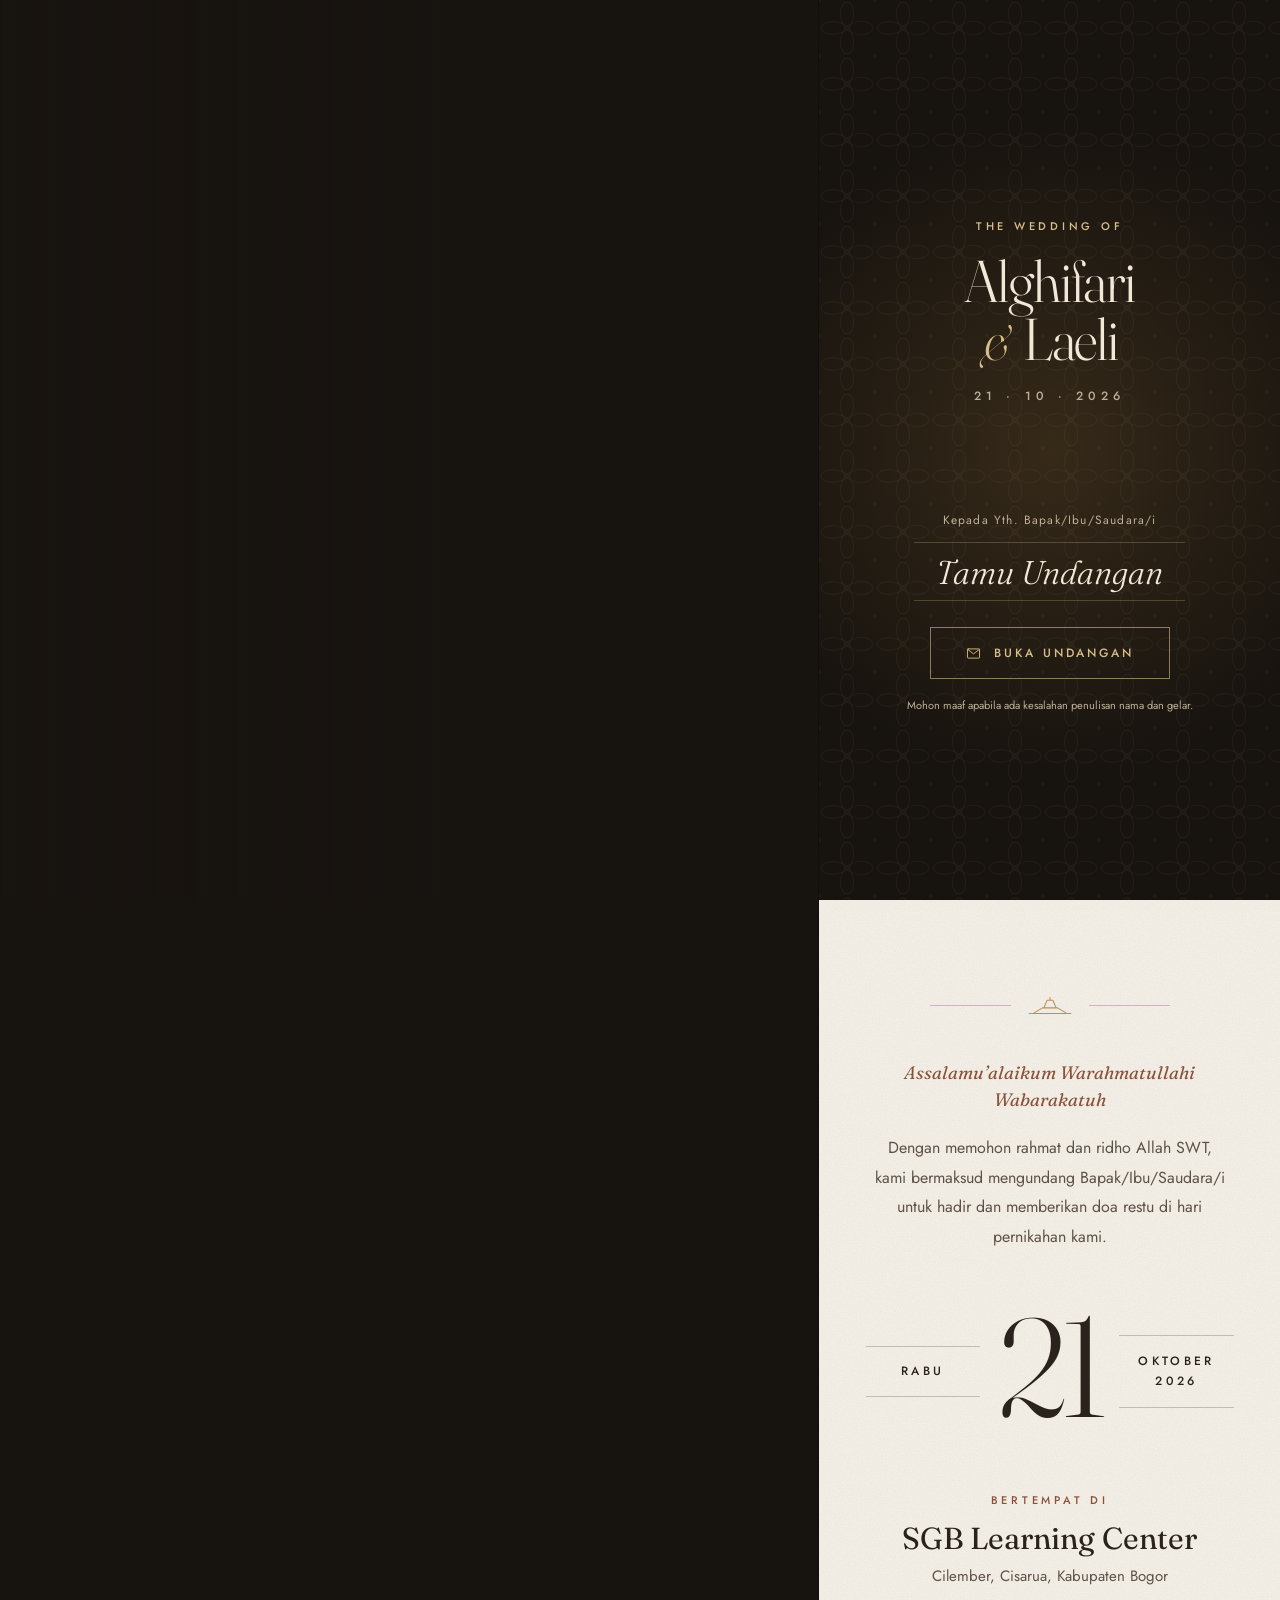
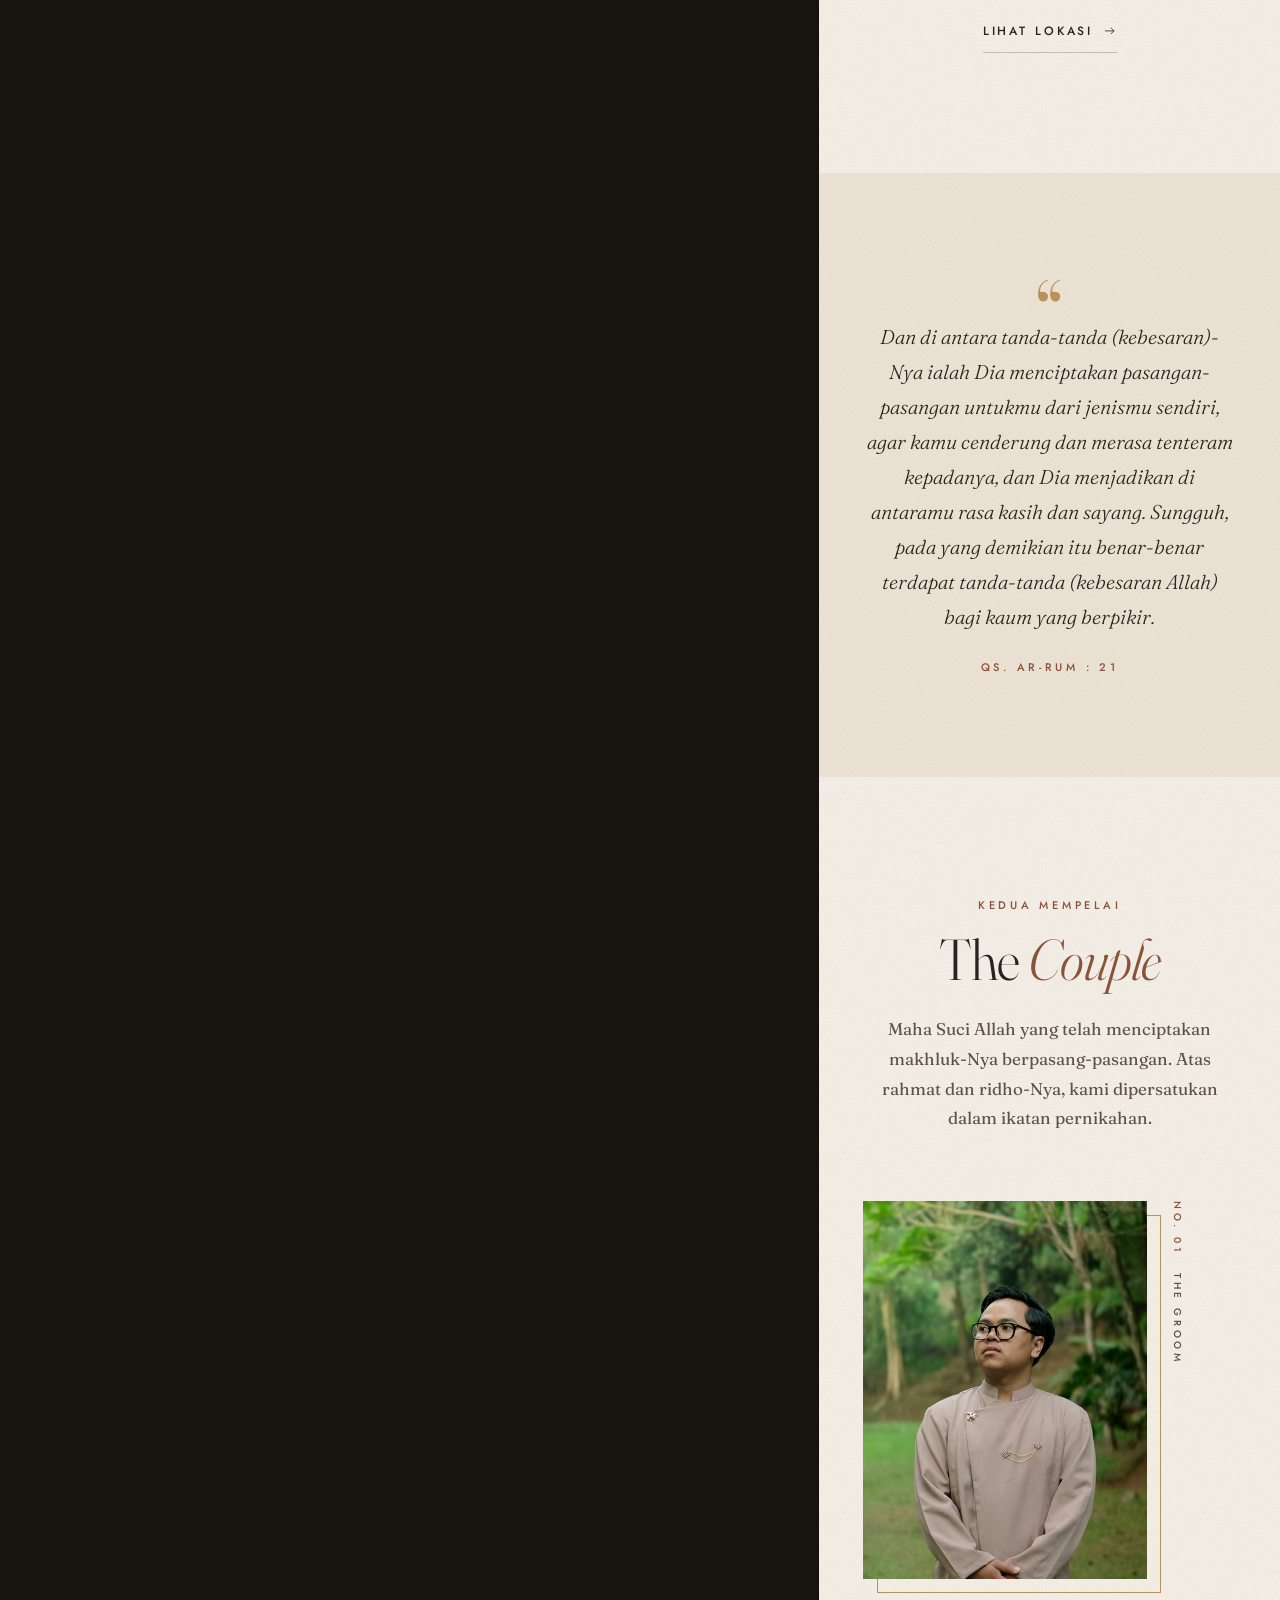
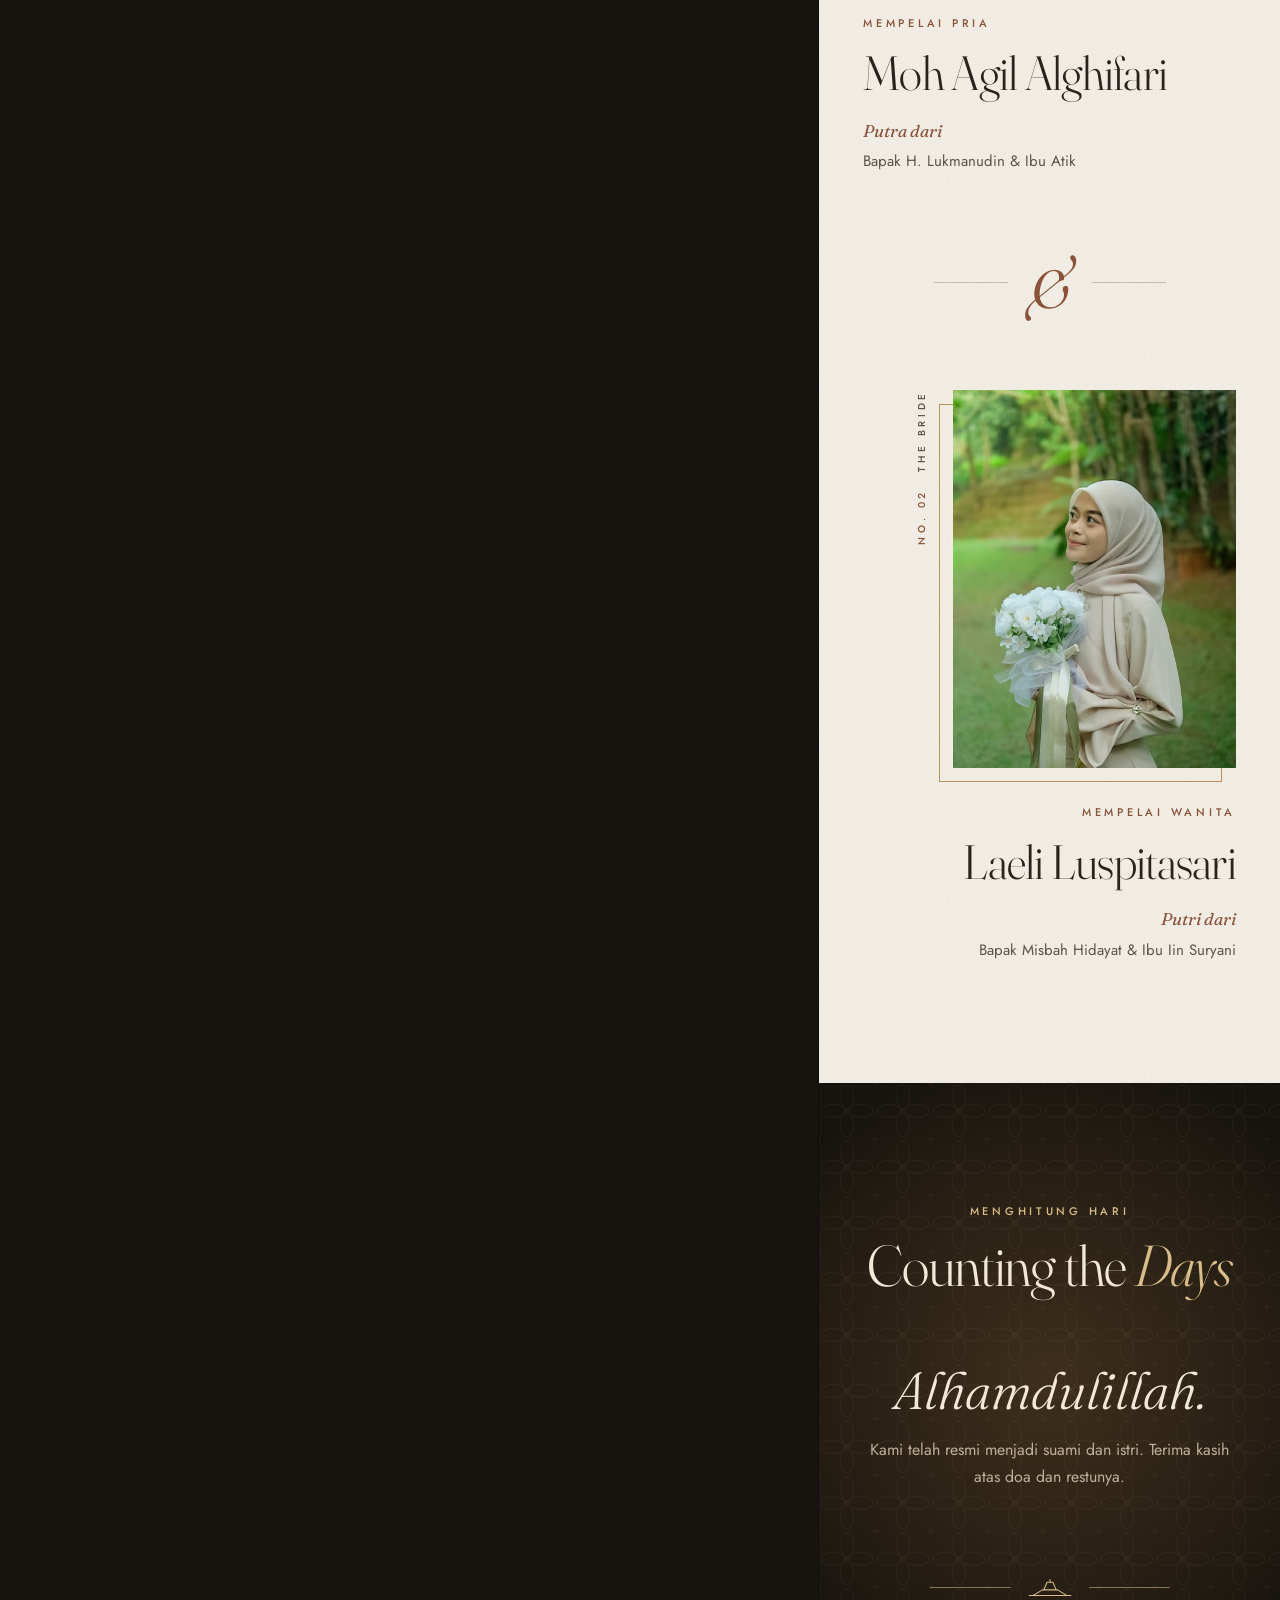
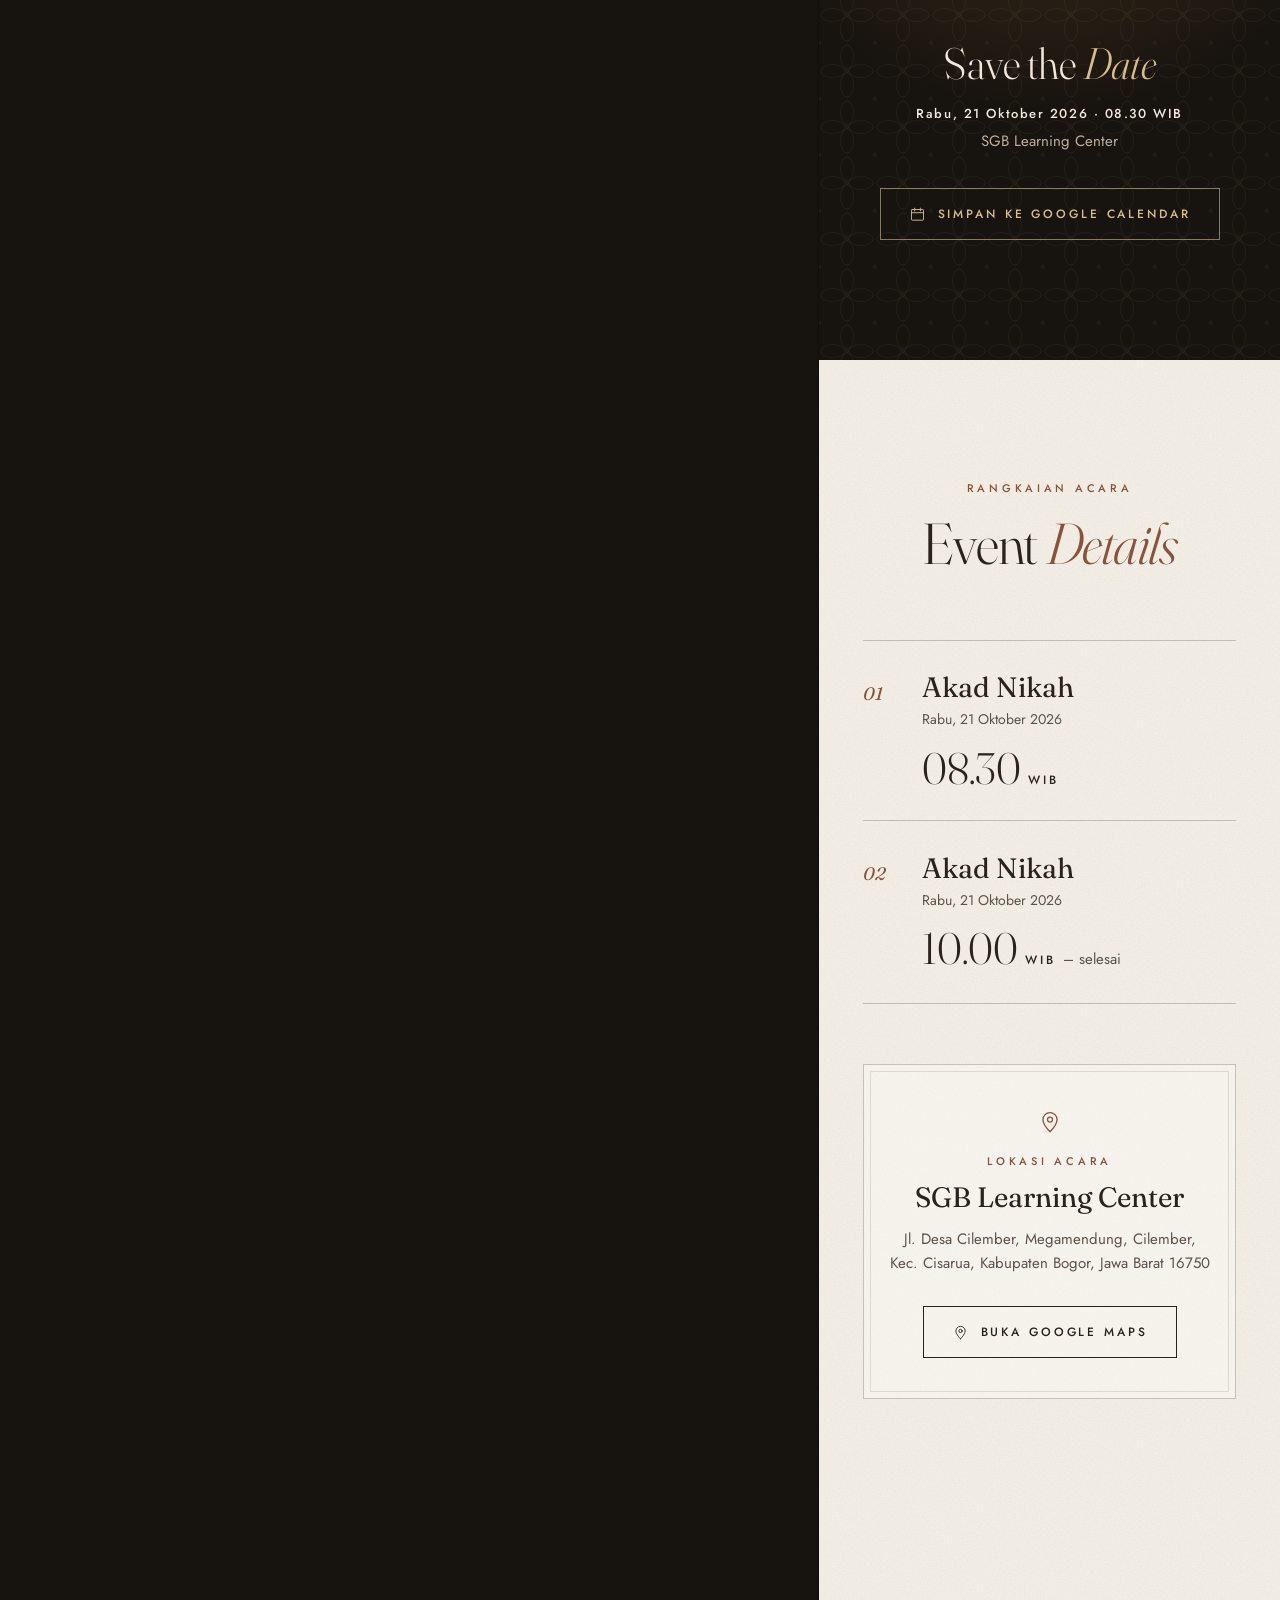
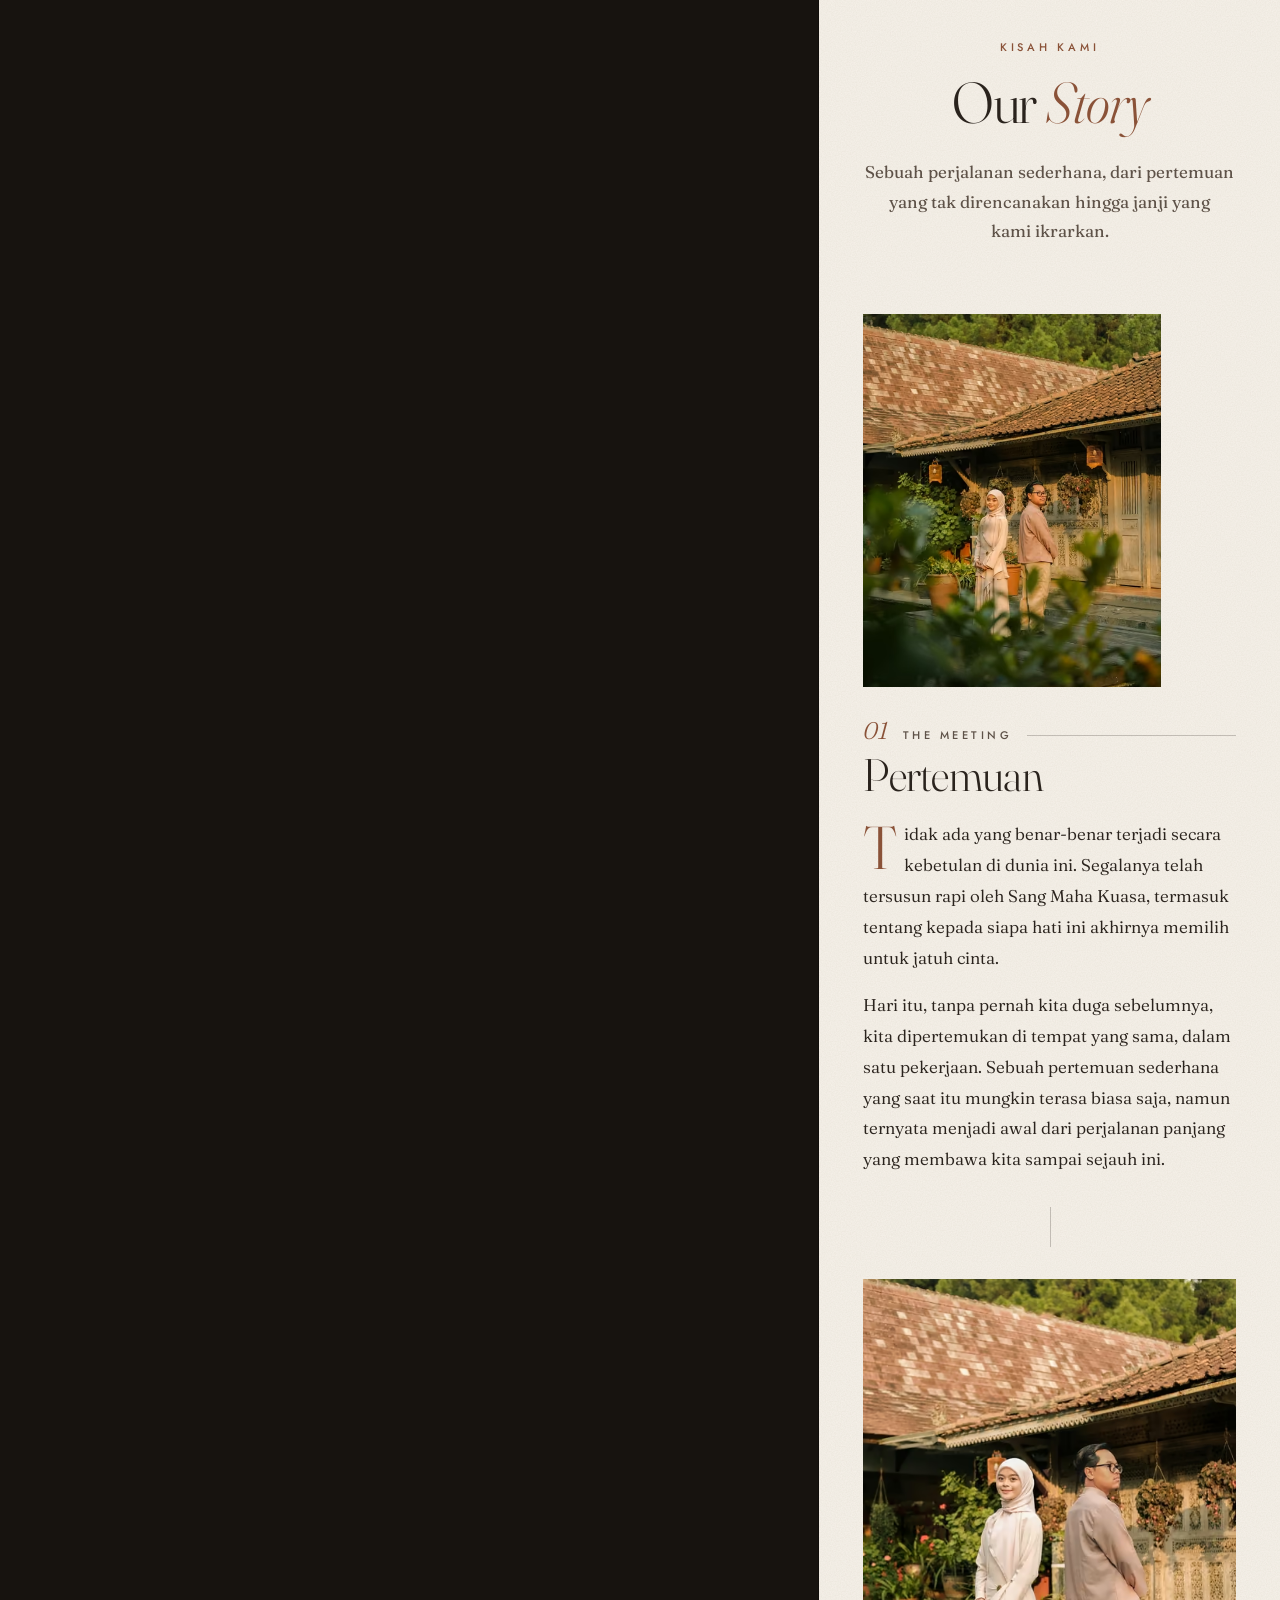
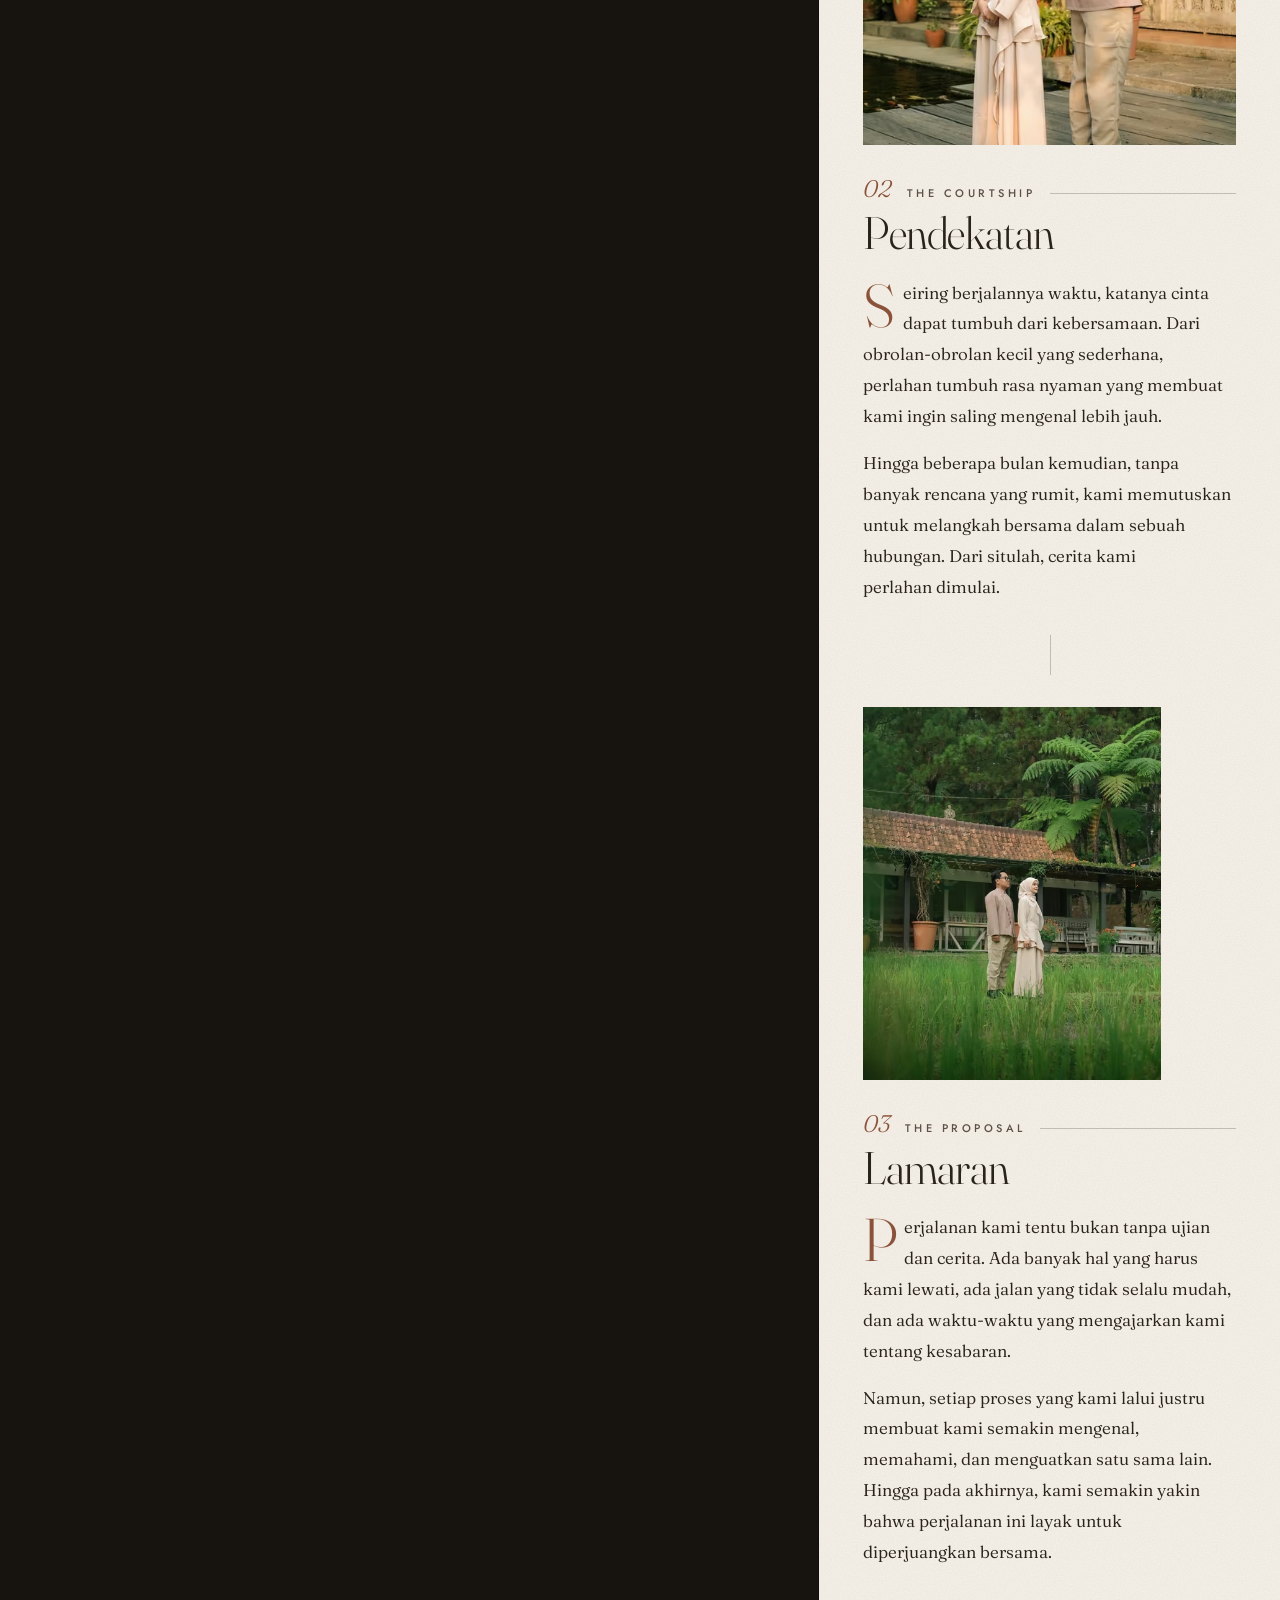
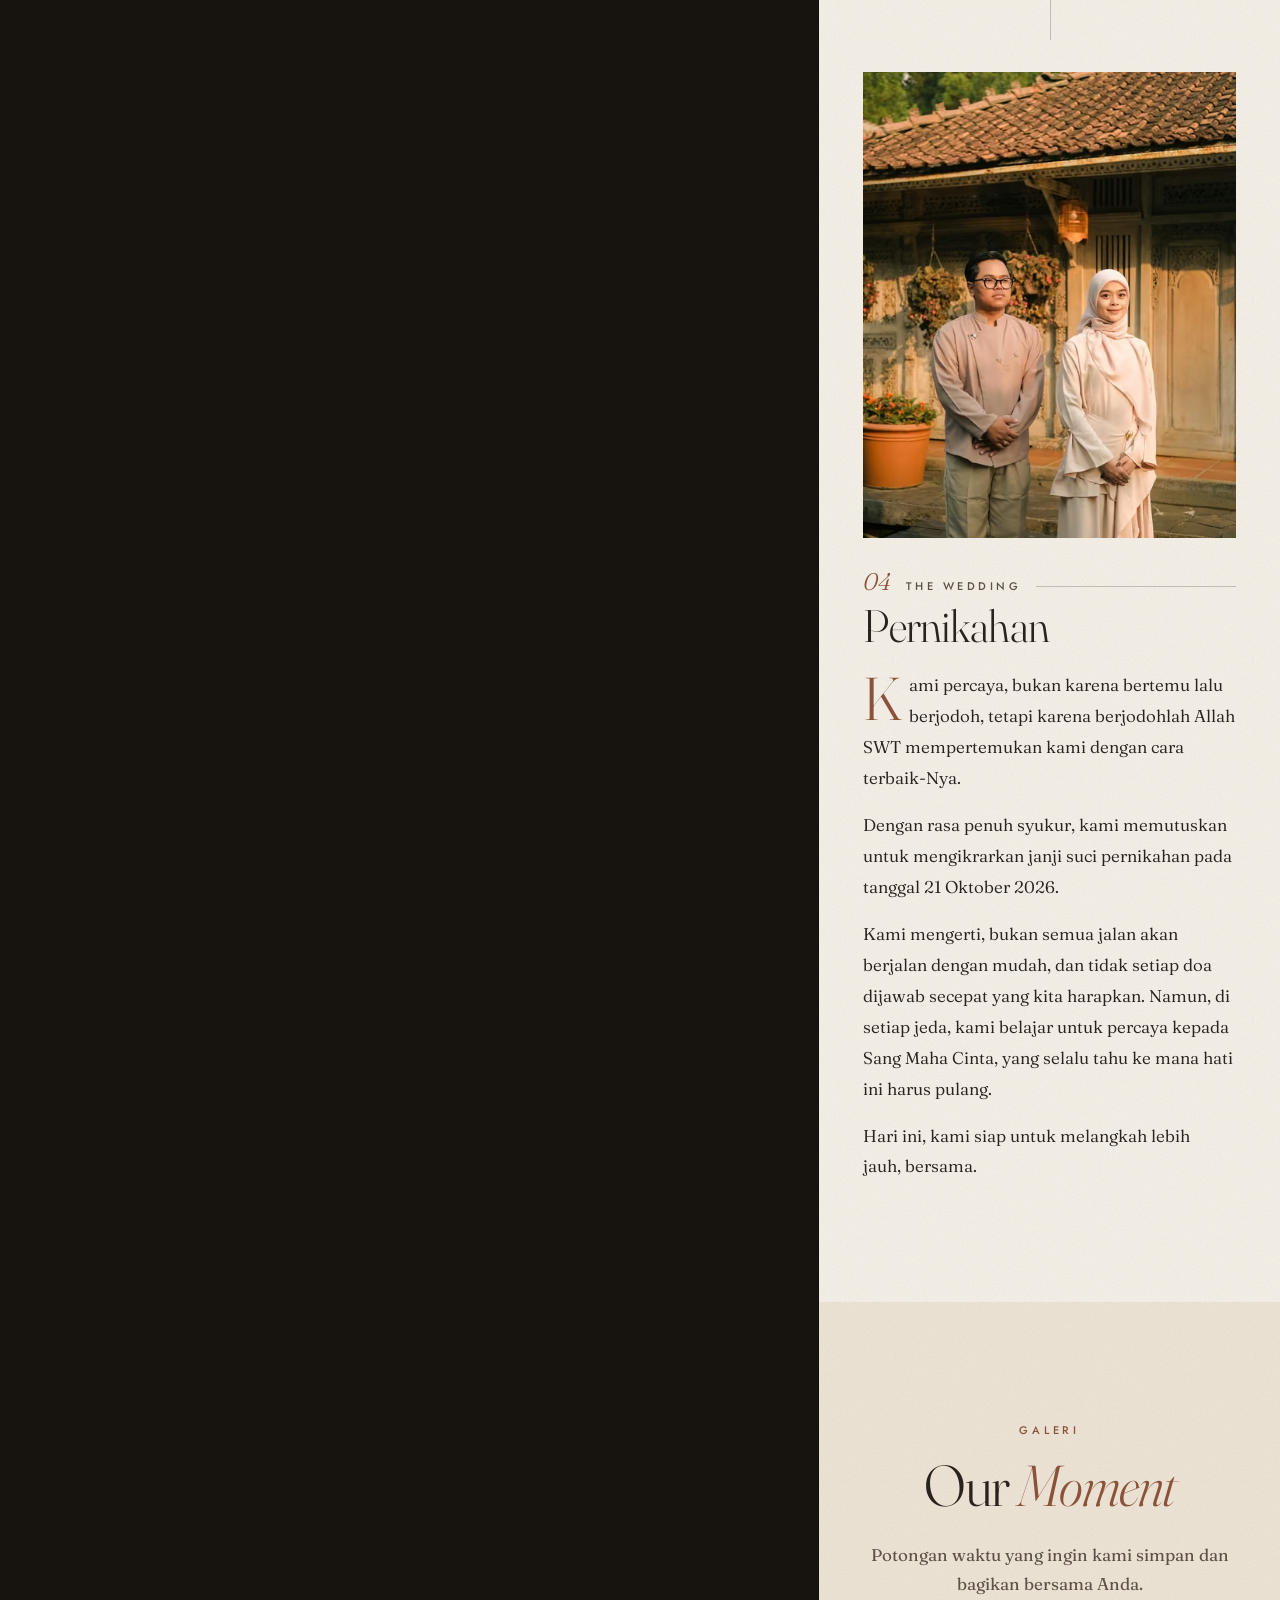
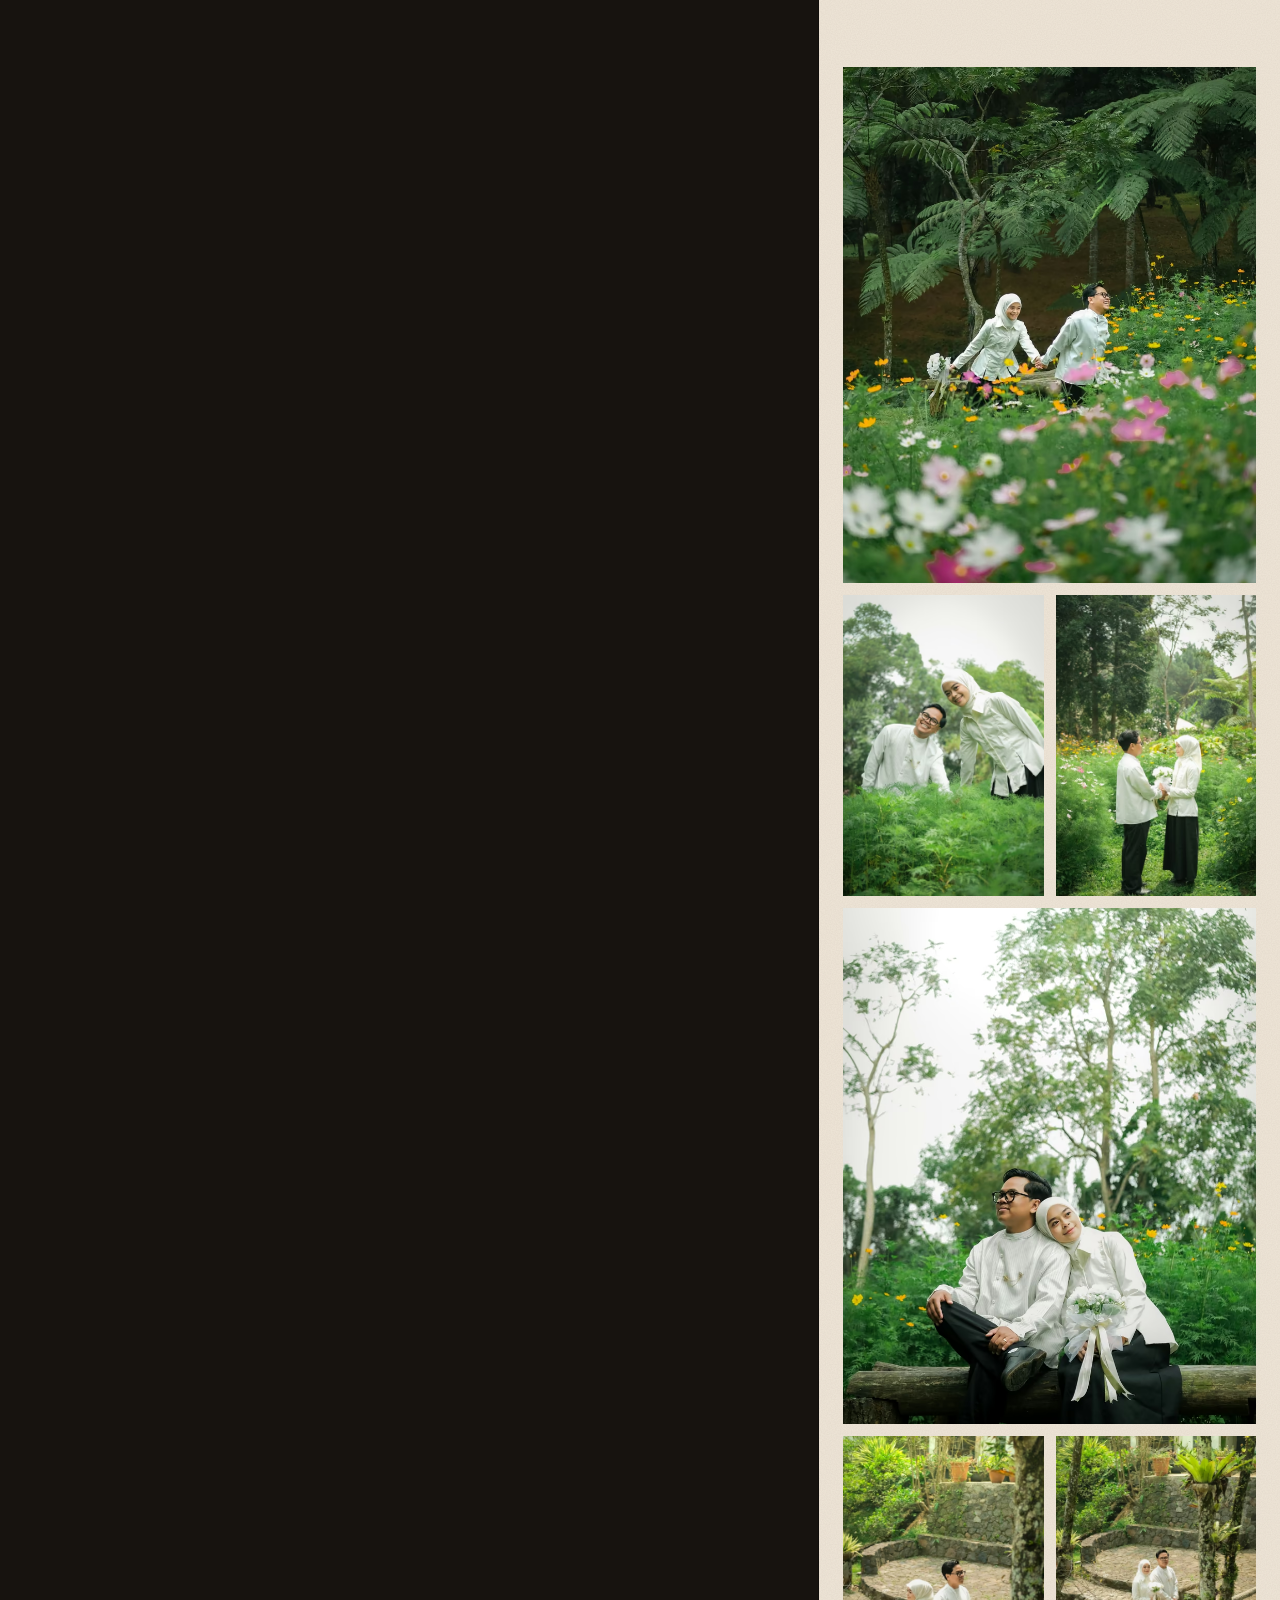
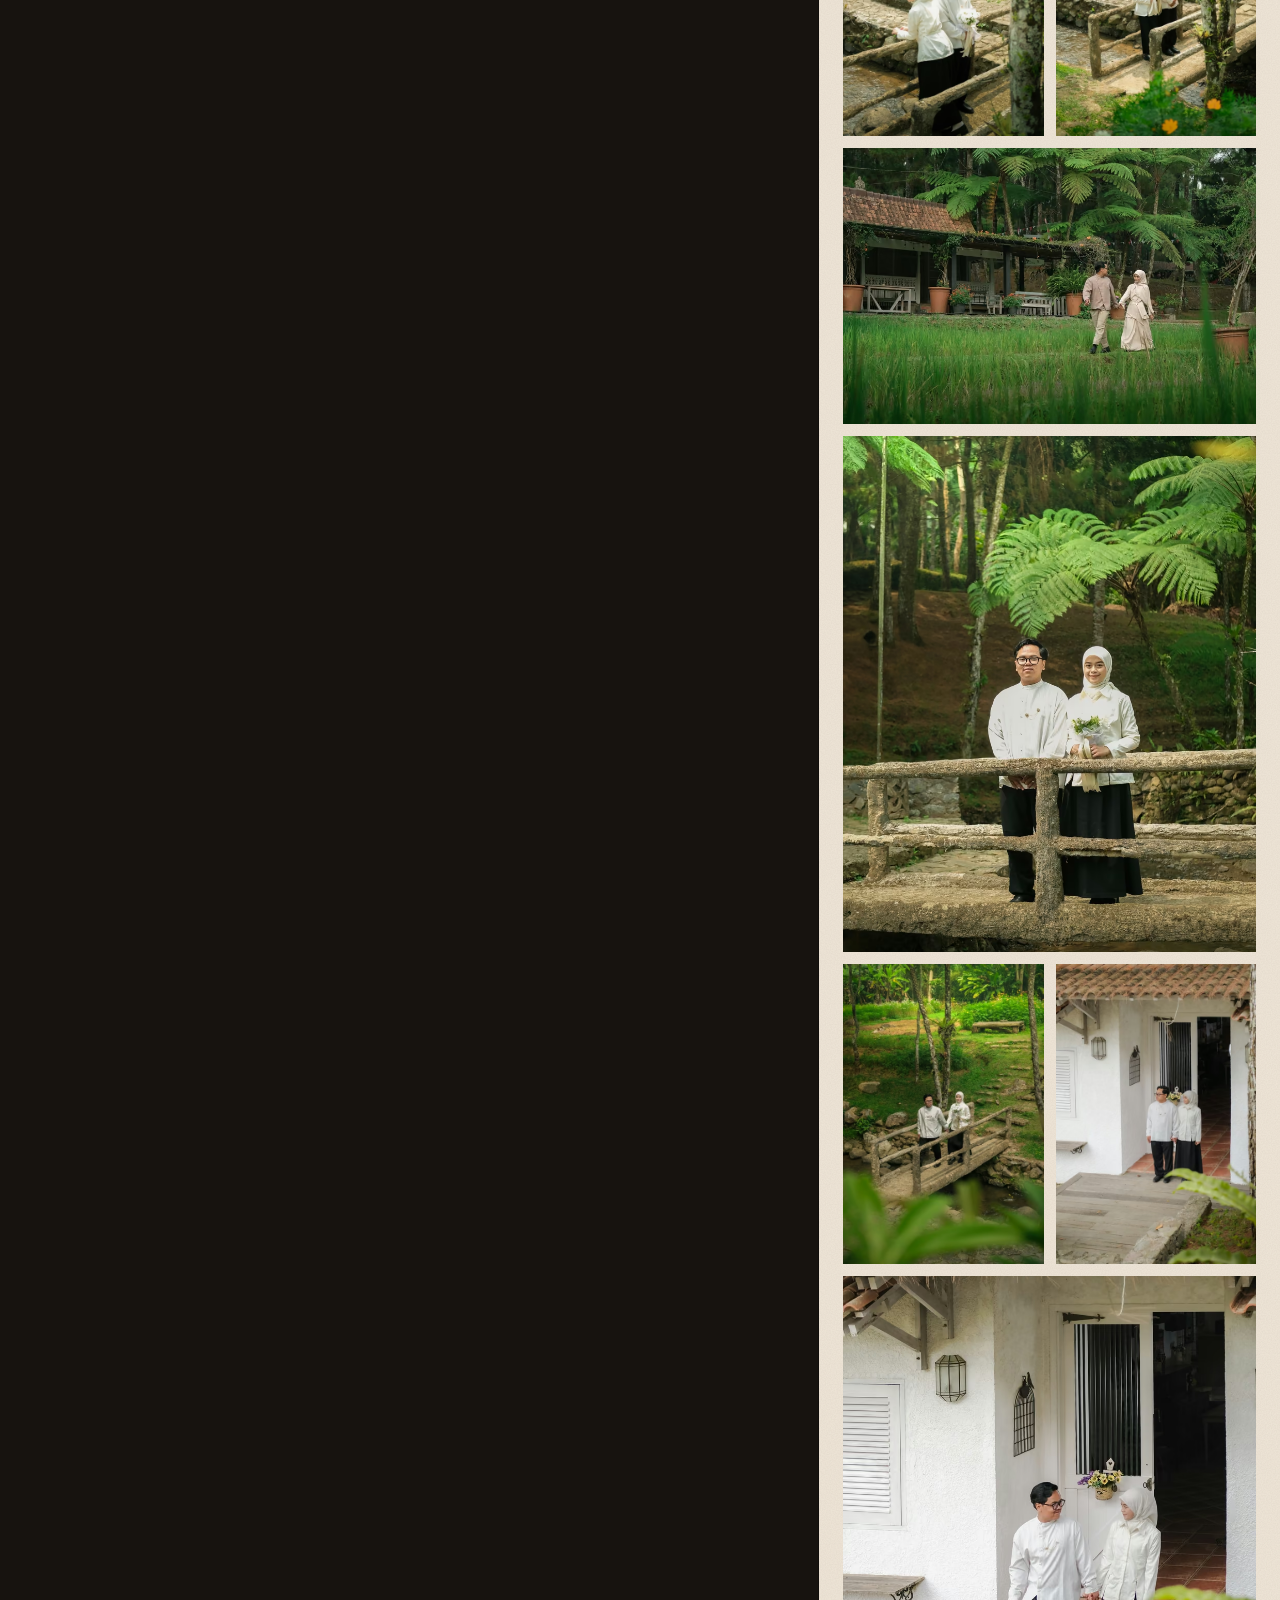
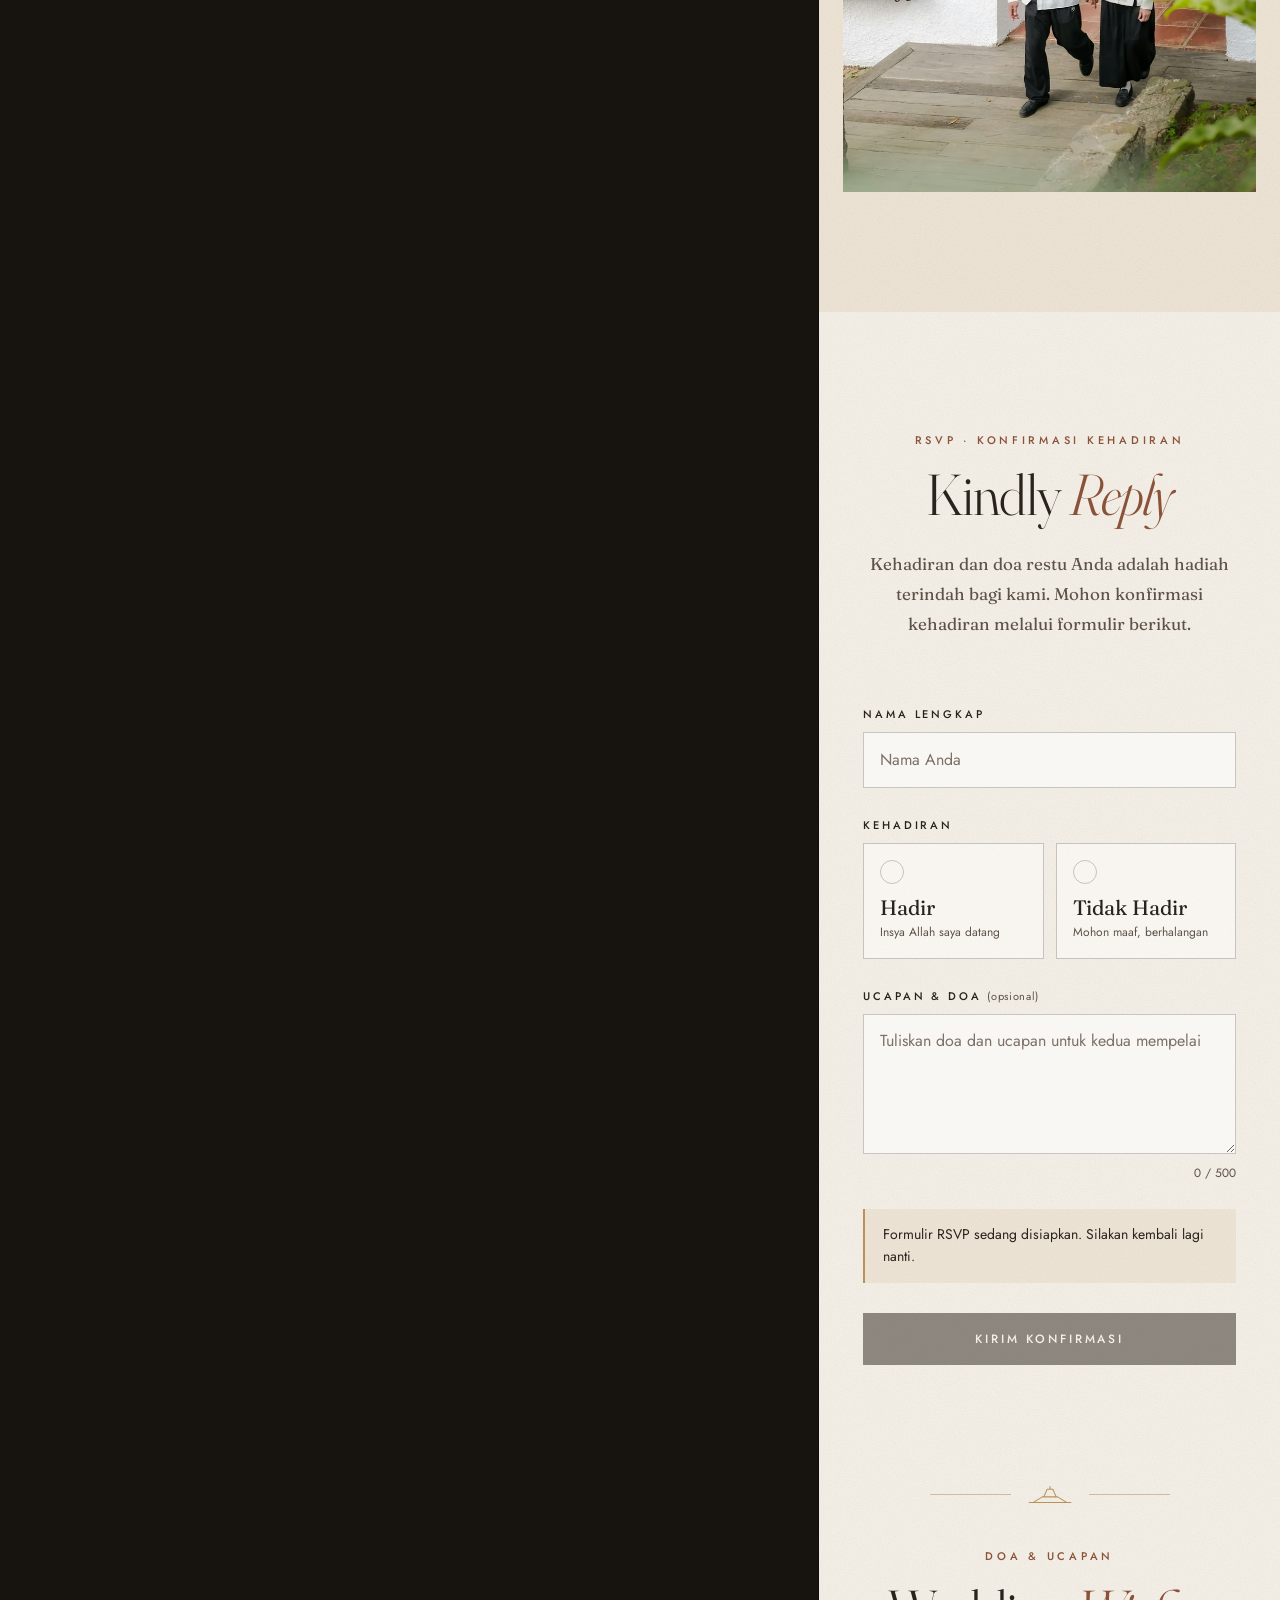
==== index.html @ 2901493a "fix: make the invitation work when index.html is opened from disk Browsers block ES modules and font" ====
<!doctype html>
<html lang="id" class="no-js">
<head>
  <meta charset="utf-8">
  <meta name="viewport" content="width=device-width, initial-scale=1, viewport-fit=cover">
  <title>The Wedding of Alghifari &amp; Laeli | 21 October 2026</title>
  <meta name="description" content="Dengan penuh syukur, kami mengundang Anda di hari pernikahan Moh Agil Alghifari &amp; Laeli Luspitasari. Rabu, 21 Oktober 2026 · SGB Learning Center, Cisarua, Bogor.">
  <meta name="theme-color" content="#17130F">
  <meta name="color-scheme" content="light">
  <meta name="format-detection" content="telephone=no">
  <link rel="canonical" href="https://SITE_URL/">

  <!-- Social sharing (WhatsApp, Facebook, X). Update SITE_URL after deployment. -->
  <meta property="og:type" content="website">
  <meta property="og:site_name" content="Alghifari &amp; Laeli">
  <meta property="og:locale" content="id_ID">
  <meta property="og:title" content="The Wedding of Alghifari &amp; Laeli">
  <meta property="og:description" content="Rabu, 21 Oktober 2026 · SGB Learning Center, Cisarua, Bogor. Kami mengundang Anda untuk hadir dan memberikan doa restu.">
  <meta property="og:url" content="https://SITE_URL/">
  <meta property="og:image" content="https://SITE_URL/assets/images/meta/og-image.jpg">
  <meta property="og:image:width" content="1200">
  <meta property="og:image:height" content="630">
  <meta property="og:image:alt" content="Alghifari dan Laeli di depan rumah joglo, undangan pernikahan 21 Oktober 2026">
  <meta name="twitter:card" content="summary_large_image">
  <meta name="twitter:title" content="The Wedding of Alghifari &amp; Laeli">
  <meta name="twitter:description" content="Rabu, 21 Oktober 2026 · SGB Learning Center, Cisarua, Bogor.">
  <meta name="twitter:image" content="https://SITE_URL/assets/images/meta/og-image.jpg">

  <link rel="icon" href="assets/images/meta/favicon.svg" type="image/svg+xml">
  <link rel="icon" href="assets/images/meta/favicon-32.png" sizes="32x32" type="image/png">
  <link rel="apple-touch-icon" href="assets/images/meta/apple-touch-icon.png">

  <!-- Critical assets: fonts + the opening photograph -->
  <link rel="preload" href="assets/fonts/fraunces-latin.woff2" as="font" type="font/woff2" crossorigin>
  <link rel="preload" href="assets/fonts/jost-latin.woff2" as="font" type="font/woff2" crossorigin>
  <link rel="preload" as="image" type="image/avif" fetchpriority="high"
        imagesrcset="assets/images/cover/cover-night-640.avif 640w, assets/images/cover/cover-night-960.avif 960w, assets/images/cover/cover-night-1440.avif 1440w"
        imagesizes="(min-width: 1024px) 66vw, 100vw">

  <link rel="stylesheet" href="css/main.css">
  <link rel="stylesheet" href="css/responsive.css">

  <script>
    // Runs before paint: enables JS styles and locks scroll behind the cover.
    document.documentElement.classList.replace("no-js", "js");
    document.documentElement.classList.add("is-locked");
    // Opened straight from a folder (file://)? Browsers block font files there, so use embedded fonts.
    if (location.protocol === "file:") {
      var fl = document.createElement("link");
      fl.rel = "stylesheet";
      fl.href = "css/fonts-local.css";
      document.head.appendChild(fl);
    }
  </script>
</head>
<body>
  <a class="skip-link" href="#main">Lewati ke isi undangan</a>

  <!-- ===== SVG sprite (icons + roof mark) ===== -->
  <svg width="0" height="0" class="sprite" aria-hidden="true" focusable="false">
    <symbol id="i-atap" viewBox="0 0 48 20"><path d="M2 18.5h44M6 18.5l10-6h16l10 6M17.5 12.5 21 4.5h6l3.5 8M24 4.5V1.5"/></symbol>
    <symbol id="i-mail" viewBox="0 0 24 24"><rect x="3.5" y="5.5" width="17" height="13" rx="1"/><path d="m4 6.5 8 6 8-6"/></symbol>
    <symbol id="i-calendar" viewBox="0 0 24 24"><rect x="3.5" y="5" width="17" height="15" rx="1"/><path d="M3.5 9.5h17M8 3v4M16 3v4"/></symbol>
    <symbol id="i-pin" viewBox="0 0 24 24"><path d="M12 21s-6.5-6.2-6.5-11.2a6.5 6.5 0 0 1 13 0C18.5 14.8 12 21 12 21z"/><circle cx="12" cy="9.8" r="2.3"/></symbol>
    <symbol id="i-rings" viewBox="0 0 24 24"><circle cx="9" cy="14.5" r="5.5"/><circle cx="15" cy="14.5" r="5.5"/><path d="m12 3.2 1.6 2-1.6 1.8-1.6-1.8z"/></symbol>
    <symbol id="i-image" viewBox="0 0 24 24"><rect x="3.5" y="4.5" width="17" height="15" rx="1"/><path d="m3.5 16 5-5 4 4 3-3 5 5"/><circle cx="15.5" cy="8.8" r="1.4"/></symbol>
    <symbol id="i-gift" viewBox="0 0 24 24"><rect x="4" y="9" width="16" height="11" rx=".8"/><path d="M3 9h18M12 9v11M12 9c-1.5-3.5-5.5-4.5-5.5-2 0 1.6 2.5 2 5.5 2zm0 0c1.5-3.5 5.5-4.5 5.5-2 0 1.6-2.5 2-5.5 2z"/></symbol>
    <symbol id="i-note" viewBox="0 0 24 24"><path d="M9 18V6l10-2v12"/><circle cx="6.5" cy="18" r="2.5"/><circle cx="16.5" cy="16" r="2.5"/></symbol>
    <symbol id="i-arrow" viewBox="0 0 24 24"><path d="M4 12h15M14 7l5 5-5 5"/></symbol>
    <symbol id="i-close" viewBox="0 0 24 24"><path d="M6 6l12 12M18 6 6 18"/></symbol>
    <symbol id="i-chev" viewBox="0 0 24 24"><path d="m14.5 6-6 6 6 6"/></symbol>
    <symbol id="i-check" viewBox="0 0 24 24"><path d="m5 12.5 4.5 4.5L19 7.5"/></symbol>
    <symbol id="i-at" viewBox="0 0 24 24"><rect x="4" y="4" width="16" height="16" rx="4.5"/><circle cx="12" cy="12" r="3.6"/><circle cx="16.6" cy="7.4" r=".6"/></symbol>
  </svg>

  <!-- ===================================================== OPENING COVER -->
  <div class="cover" id="cover" role="dialog" aria-modal="true" aria-labelledby="cover-title" aria-describedby="cover-guest">
    <div class="cover__media" aria-hidden="true">
      <picture class="pic">
        <!-- On desktop the stage shows this photo instead, so skip the download here -->
        <source media="(min-width: 1024px)" srcset="[data-uri]">
        <source type="image/avif" srcset="assets/images/cover/cover-night-640.avif 640w, assets/images/cover/cover-night-960.avif 960w, assets/images/cover/cover-night-1440.avif 1440w" sizes="100vw">
        <source type="image/webp" srcset="assets/images/cover/cover-night-640.webp 640w, assets/images/cover/cover-night-960.webp 960w, assets/images/cover/cover-night-1440.webp 1440w" sizes="100vw">
        <img src="assets/images/cover/cover-night-960.webp" alt="" width="2400" height="3600" fetchpriority="high" decoding="async">
      </picture>
    </div>
    <div class="cover__shade" aria-hidden="true"></div>

    <div class="cover__content">
      <header class="cover__top">
        <p class="eyebrow eyebrow--night">The Wedding of</p>
        <h2 class="cover__names" id="cover-title">
          <span data-bind="groom.nick">Alghifari</span>
          <span class="amp" aria-hidden="true">&amp;</span><span class="visually-hidden">dan</span>
          <span data-bind="bride.nick">Laeli</span>
        </h2>
        <p class="cover__date" data-bind="date.dots">21 · 10 · 2026</p>
      </header>

      <div class="cover__guest" id="cover-guest">
        <p class="cover__to" data-bind="copy.coverTo">Kepada Yth. Bapak/Ibu/Saudara/i</p>
        <p class="cover__name"><span data-bind="guest.name">Tamu Undangan</span></p>
        <button class="btn btn--lantern cover__btn" id="open-invitation" type="button">
          <svg class="icon" aria-hidden="true"><use href="#i-mail"/></svg>
          <span data-bind="copy.openButton">Buka Undangan</span>
        </button>
        <p class="cover__note" data-bind="copy.coverNote">Mohon maaf apabila ada kesalahan penulisan nama dan gelar.</p>
      </div>
    </div>
  </div>

  <!-- ===================================== DESKTOP STAGE (decorative) -->
  <div class="stage" aria-hidden="true">
    <picture class="stage__pic stage__pic--night">
      <source type="image/avif" srcset="assets/images/cover/cover-night-960.avif 960w, assets/images/cover/cover-night-1440.avif 1440w" sizes="66vw" media="(min-width: 1024px)">
      <source type="image/webp" srcset="assets/images/cover/cover-night-960.webp 960w, assets/images/cover/cover-night-1440.webp 1440w" sizes="66vw" media="(min-width: 1024px)">
      <img src="[data-uri]" alt="" width="2400" height="3600" decoding="async">
    </picture>
    <picture class="stage__pic stage__pic--day">
      <source type="image/avif" srcset="assets/images/cover/cover-day-960.avif 960w, assets/images/cover/cover-day-1440.avif 1440w" sizes="66vw" media="(min-width: 1024px)">
      <source type="image/webp" srcset="assets/images/cover/cover-day-960.webp 960w, assets/images/cover/cover-day-1440.webp 1440w" sizes="66vw" media="(min-width: 1024px)">
      <img src="[data-uri]" alt="" width="2400" height="3600" loading="lazy" decoding="async">
    </picture>
    <div class="stage__shade"></div>
    <div class="stage__caption">
      <p class="eyebrow eyebrow--night">The Wedding of</p>
      <p class="stage__names"><span data-bind="groom.nick">Alghifari</span> <span class="amp">&amp;</span> <span data-bind="bride.nick">Laeli</span></p>
      <p class="stage__date" data-bind="date.long">Rabu, 21 Oktober 2026</p>
    </div>
  </div>

  <!-- ================================================== THE INVITATION -->
  <main id="main" class="invitation" inert>

    <!-- 2 · HEADER -->
    <section id="home" class="hero" data-nav="home" aria-labelledby="hero-title">
      <div class="hero__media" aria-hidden="true">
        <picture class="pic">
          <source media="(min-width: 1024px)" srcset="[data-uri]">
          <source type="image/avif" srcset="assets/images/cover/cover-day-640.avif 640w, assets/images/cover/cover-day-960.avif 960w, assets/images/cover/cover-day-1440.avif 1440w" sizes="100vw">
          <source type="image/webp" srcset="assets/images/cover/cover-day-640.webp 640w, assets/images/cover/cover-day-960.webp 960w, assets/images/cover/cover-day-1440.webp 1440w" sizes="100vw">
          <img src="assets/images/cover/cover-day-960.webp" alt="" width="2400" height="3600" decoding="async">
        </picture>
      </div>
      <div class="hero__content">
        <svg class="hero__mark" aria-hidden="true"><use href="#i-atap"/></svg>
        <p class="eyebrow">Wedding of</p>
        <h1 class="hero__names" id="hero-title" tabindex="-1">
          <span class="hero__line" data-bind="groom.nick">Alghifari</span>
          <span class="hero__line hero__line--amp"><span class="amp" aria-hidden="true">&amp;</span><span class="visually-hidden">dan</span></span>
          <span class="hero__line" data-bind="bride.nick">Laeli</span>
        </h1>
        <p class="hero__date" data-bind="date.en">21 October 2026</p>
      </div>
      <a class="scroll-cue" href="#intro"><span class="visually-hidden">Gulir ke bawah</span></a>
    </section>

    <!-- 3 · DATE & VENUE -->
    <section id="intro" class="intro section" data-nav="home" aria-labelledby="intro-title">
      <div class="wrap">
        <div class="atap" aria-hidden="true"><svg><use href="#i-atap"/></svg></div>
        <p class="intro__salam" data-bind="copy.salam" data-reveal>Assalamu’alaikum Warahmatullahi Wabarakatuh</p>
        <p class="intro__text" data-bind="copy.intro" data-reveal>Dengan memohon rahmat dan ridho Allah SWT, kami bermaksud mengundang Bapak/Ibu/Saudara/i untuk hadir dan memberikan doa restu di hari pernikahan kami.</p>

        <h2 class="visually-hidden" id="intro-title">Tanggal dan tempat</h2>
        <div class="dateplate" data-reveal>
          <p class="dateplate__side"><span data-bind="date.weekday">Rabu</span></p>
          <p class="dateplate__num" data-bind="date.day">21</p>
          <p class="dateplate__side dateplate__side--right"><span data-bind="date.month">Oktober</span><span data-bind="date.year">2026</span></p>
        </div>

        <div class="venue-line" data-reveal>
          <p class="eyebrow">Bertempat di</p>
          <a class="venue-line__name" data-href="maps" href="https://maps.app.goo.gl/hkwfC3oZhdUQjaJB6" target="_blank" rel="noopener noreferrer" data-bind="venue.name">SGB Learning Center</a>
          <p class="venue-line__addr" data-bind="venue.short">Cilember, Cisarua, Kabupaten Bogor</p>
          <a class="link-arrow" data-href="maps" href="https://maps.app.goo.gl/hkwfC3oZhdUQjaJB6" target="_blank" rel="noopener noreferrer">
            <span>Lihat Lokasi</span><svg class="icon" aria-hidden="true"><use href="#i-arrow"/></svg>
          </a>
        </div>
      </div>
    </section>

    <!-- Verse -->
    <section id="verse" class="verse section section--linen" data-nav="home" aria-label="Kutipan ayat suci">
      <figure class="wrap verse__fig" data-reveal>
        <span class="verse__mark" aria-hidden="true">“</span>
        <blockquote class="verse__text"><p data-bind="copy.verse.text">Dan di antara tanda-tanda (kebesaran)-Nya ialah Dia menciptakan pasangan-pasangan untukmu dari jenismu sendiri, agar kamu cenderung dan merasa tenteram kepadanya, dan Dia menjadikan di antaramu rasa kasih dan sayang. Sungguh, pada yang demikian itu benar-benar terdapat tanda-tanda (kebesaran Allah) bagi kaum yang berpikir.</p></blockquote>
        <figcaption class="verse__src" data-bind="copy.verse.source">QS. Ar-Rum : 21</figcaption>
      </figure>
    </section>

    <!-- 4–5 · GROOM & BRIDE -->
    <section id="couple" class="couple section" data-nav="couple" aria-labelledby="couple-title">
      <div class="wrap">
        <header class="sec-head" data-reveal>
          <p class="eyebrow">Kedua Mempelai</p>
          <h2 class="title" id="couple-title">The <em>Couple</em></h2>
          <p class="sec-lead" data-bind="copy.coupleIntro">Maha Suci Allah yang telah menciptakan makhluk-Nya berpasang-pasangan. Atas rahmat dan ridho-Nya, kami dipersatukan dalam ikatan pernikahan.</p>
        </header>
      </div>

      <article class="person person--groom" id="groom" aria-labelledby="groom-name">
        <figure class="person__figure" data-reveal>
          <div class="frame"><div class="frame__img" data-image="groom"></div></div>
          <figcaption class="person__tag"><span>No. 01</span><span>The Groom</span></figcaption>
        </figure>
        <div class="person__body" data-reveal>
          <p class="eyebrow">Mempelai Pria</p>
          <h3 class="person__name" id="groom-name" data-bind="groom.name">Moh Agil Alghifari</h3>
          <p class="person__parents">
            <span class="person__childof" data-bind="groom.childOf">Putra dari</span>
            <span data-bind="groom.parents">Bapak H. Lukmanudin &amp; Ibu Atik</span>
          </p>
          <a class="person__ig" data-instagram="groom" href="#" target="_blank" rel="noopener noreferrer" hidden><svg class="icon" aria-hidden="true"><use href="#i-at"/></svg><span></span></a>
        </div>
      </article>

      <div class="couple__amp" aria-hidden="true"><span>&amp;</span></div>

      <article class="person person--bride" id="bride" aria-labelledby="bride-name">
        <figure class="person__figure" data-reveal>
          <div class="frame"><div class="frame__img" data-image="bride"></div></div>
          <figcaption class="person__tag"><span>No. 02</span><span>The Bride</span></figcaption>
        </figure>
        <div class="person__body" data-reveal>
          <p class="eyebrow">Mempelai Wanita</p>
          <h3 class="person__name" id="bride-name" data-bind="bride.name">Laeli Luspitasari</h3>
          <p class="person__parents">
            <span class="person__childof" data-bind="bride.childOf">Putri dari</span>
            <span data-bind="bride.parents">Bapak Misbah Hidayat &amp; Ibu Iin Suryani</span>
          </p>
          <a class="person__ig" data-instagram="bride" href="#" target="_blank" rel="noopener noreferrer" hidden><svg class="icon" aria-hidden="true"><use href="#i-at"/></svg><span></span></a>
        </div>
      </article>
    </section>

    <!-- 6–7 · COUNTDOWN + SAVE THE DATE -->
    <section id="countdown" class="countdown section section--night" data-nav="events" aria-labelledby="countdown-title">
      <div class="countdown__glow" aria-hidden="true"></div>
      <div class="wrap">
        <header class="sec-head sec-head--night" data-reveal>
          <p class="eyebrow eyebrow--night">Menghitung Hari</p>
          <h2 class="title" id="countdown-title">Counting the <em>Days</em></h2>
        </header>

        <div class="timer" role="timer" aria-label="Hitung mundur menuju hari pernikahan" data-reveal>
          <div class="timer__unit"><span class="timer__num" data-unit="days">00</span><span class="timer__label" data-unit-label="days">Hari</span></div>
          <div class="timer__unit"><span class="timer__num" data-unit="hours">00</span><span class="timer__label" data-unit-label="hours">Jam</span></div>
          <div class="timer__unit"><span class="timer__num" data-unit="minutes">00</span><span class="timer__label" data-unit-label="minutes">Menit</span></div>
          <div class="timer__unit"><span class="timer__num" data-unit="seconds">00</span><span class="timer__label" data-unit-label="seconds">Detik</span></div>
        </div>
        <div class="timer-done" hidden>
          <p class="timer-done__title">Today is the day.</p>
          <p class="timer-done__sub"></p>
        </div>

        <div class="savedate" id="save-the-date" data-reveal>
          <div class="atap atap--night" aria-hidden="true"><svg><use href="#i-atap"/></svg></div>
          <h3 class="savedate__title">Save the <em>Date</em></h3>
          <p class="savedate__when" data-bind="date.firstTime">Rabu, 21 Oktober 2026 · 08.30 WIB</p>
          <p class="savedate__where" data-bind="venue.name">SGB Learning Center</p>
          <a class="btn btn--lantern" id="calendar-link" href="https://calendar.google.com/calendar/" target="_blank" rel="noopener noreferrer">
            <svg class="icon" aria-hidden="true"><use href="#i-calendar"/></svg>
            <span>Simpan ke Google Calendar</span>
          </a>
        </div>
      </div>
    </section>

    <!-- 8 · EVENT DETAILS -->
    <section id="events" class="events section" data-nav="events" aria-labelledby="events-title">
      <div class="wrap">
        <header class="sec-head" data-reveal>
          <p class="eyebrow">Rangkaian Acara</p>
          <h2 class="title" id="events-title">Event <em>Details</em></h2>
        </header>
        <ol class="program" id="event-list"></ol>

        <div class="venue-card" data-reveal>
          <svg class="venue-card__icon" aria-hidden="true"><use href="#i-pin"/></svg>
          <p class="eyebrow">Lokasi Acara</p>
          <h3 class="venue-card__name"><a data-href="maps" href="https://maps.app.goo.gl/hkwfC3oZhdUQjaJB6" target="_blank" rel="noopener noreferrer" data-bind="venue.name">SGB Learning Center</a></h3>
          <p class="venue-card__addr" data-bind="venue.address">Jl. Desa Cilember, Megamendung, Cilember, Kec. Cisarua, Kabupaten Bogor, Jawa Barat 16750</p>
          <a class="btn" data-href="maps" href="https://maps.app.goo.gl/hkwfC3oZhdUQjaJB6" target="_blank" rel="noopener noreferrer">
            <svg class="icon" aria-hidden="true"><use href="#i-pin"/></svg>
            <span>Buka Google Maps</span>
          </a>
        </div>
      </div>
    </section>

    <!-- 9 · OUR STORY -->
    <section id="story" class="story section" data-nav="story" aria-labelledby="story-title">
      <div class="wrap">
        <header class="sec-head" data-reveal>
          <p class="eyebrow">Kisah Kami</p>
          <h2 class="title" id="story-title">Our <em>Story</em></h2>
          <p class="sec-lead" data-bind="copy.storyIntro">Sebuah perjalanan sederhana, dari pertemuan yang tak direncanakan hingga janji yang kami ikrarkan.</p>
        </header>
      </div>
      <ol class="chapters" id="story-list"></ol>
    </section>

    <!-- 10 · OUR MOMENT -->
    <section id="gallery" class="gallery section section--linen" data-nav="gallery" aria-labelledby="gallery-title">
      <div class="wrap">
        <header class="sec-head" data-reveal>
          <p class="eyebrow">Galeri</p>
          <h2 class="title" id="gallery-title">Our <em>Moment</em></h2>
          <p class="sec-lead" data-bind="copy.galleryIntro">Potongan waktu yang ingin kami simpan dan bagikan bersama Anda.</p>
        </header>
      </div>
      <ul class="mosaic" id="gallery-grid"></ul>
    </section>

    <!-- 11 · RSVP -->
    <section id="rsvp" class="rsvp section" data-nav="rsvp" aria-labelledby="rsvp-title">
      <div class="wrap wrap--narrow">
        <header class="sec-head" data-reveal>
          <p class="eyebrow">RSVP · Konfirmasi Kehadiran</p>
          <h2 class="title" id="rsvp-title">Kindly <em>Reply</em></h2>
          <p class="sec-lead" data-bind="copy.rsvpIntro">Kehadiran dan doa restu Anda adalah hadiah terindah bagi kami. Mohon konfirmasi kehadiran melalui formulir berikut.</p>
          <p class="sec-note" data-bind="copy.rsvpDeadline" data-hide-empty="copy.rsvpDeadline" hidden></p>
        </header>

        <p class="rsvp__returning" id="rsvp-returning" hidden></p>

        <form class="form" id="rsvp-form" novalidate data-reveal>
          <fieldset class="form__fields" id="rsvp-fields">
            <legend class="visually-hidden">Formulir konfirmasi kehadiran</legend>

            <div class="field">
              <label class="field__label" for="rsvp-name">Nama Lengkap</label>
              <input class="field__input" id="rsvp-name" name="guestName" type="text" autocomplete="name" autocapitalize="words" maxlength="80" required aria-describedby="rsvp-guestName-error" placeholder="Nama Anda">
              <p class="field__error" id="rsvp-guestName-error"></p>
            </div>

            <fieldset class="field field--choice">
              <legend class="field__label">Kehadiran</legend>
              <div class="choice">
                <label class="choice__opt">
                  <input type="radio" name="attendance" value="attending" required aria-describedby="rsvp-attendance-error">
                  <span class="choice__box">
                    <span class="choice__mark" aria-hidden="true"><svg><use href="#i-check"/></svg></span>
                    <span class="choice__text">Hadir</span>
                    <span class="choice__sub">Insya Allah saya datang</span>
                  </span>
                </label>
                <label class="choice__opt">
                  <input type="radio" name="attendance" value="not_attending" aria-describedby="rsvp-attendance-error">
                  <span class="choice__box">
                    <span class="choice__mark" aria-hidden="true"><svg><use href="#i-close"/></svg></span>
                    <span class="choice__text">Tidak Hadir</span>
                    <span class="choice__sub">Mohon maaf, berhalangan</span>
                  </span>
                </label>
              </div>
              <p class="field__error" id="rsvp-attendance-error"></p>
            </fieldset>

            <div class="field" id="guest-count-field" hidden>
              <label class="field__label" for="rsvp-count">Jumlah Tamu</label>
              <div class="stepper">
                <button class="stepper__btn" type="button" data-step="-1" aria-label="Kurangi jumlah tamu">−</button>
                <input class="stepper__input" id="rsvp-count" name="guestCount" type="number" inputmode="numeric" min="1" max="5" value="1" aria-describedby="guest-count-hint rsvp-guestCount-error">
                <button class="stepper__btn" type="button" data-step="1" aria-label="Tambah jumlah tamu">+</button>
              </div>
              <p class="field__hint" id="guest-count-hint">Termasuk Anda. Maksimal 5 orang.</p>
              <p class="field__error" id="rsvp-guestCount-error"></p>
            </div>

            <div class="field">
              <label class="field__label" for="rsvp-message">Ucapan &amp; Doa <span class="field__opt">(opsional)</span></label>
              <textarea class="field__input field__input--area" id="rsvp-message" name="message" rows="4" maxlength="500" aria-describedby="rsvp-message-count rsvp-message-error" placeholder="Tuliskan doa dan ucapan untuk kedua mempelai"></textarea>
              <div class="field__meta">
                <p class="field__error" id="rsvp-message-error"></p>
                <p class="field__count" id="rsvp-message-count" aria-live="off">0 / 500</p>
              </div>
            </div>

            <!-- Spam trap: humans never see or fill this -->
            <div class="hp" aria-hidden="true">
              <label>Website <input type="text" name="website" tabindex="-1" autocomplete="off"></label>
            </div>
          </fieldset>

          <p class="form__status" id="rsvp-status" role="alert" hidden></p>

          <button class="btn btn--solid btn--block" id="rsvp-submit" type="submit">
            <span class="btn__spinner" aria-hidden="true"></span>
            <span class="btn__label">Kirim Konfirmasi</span>
          </button>
        </form>

        <div class="rsvp-success" id="rsvp-success" tabindex="-1" hidden>
          <svg class="rsvp-success__check" viewBox="0 0 52 52" aria-hidden="true">
            <circle cx="26" cy="26" r="24"/>
            <path d="m15 27 7.5 7.5L37.5 19"/>
          </svg>
          <h3 class="rsvp-success__title" id="rsvp-success-title">Terima kasih.</h3>
          <p class="rsvp-success__text" id="rsvp-success-text"></p>
          <button class="btn btn--small" type="button" id="rsvp-again">Kirim konfirmasi lain</button>
        </div>
      </div>
    </section>

    <!-- 12 · WEDDING WISHES -->
    <section id="wishes" class="wishes section" data-nav="rsvp" aria-labelledby="wishes-title">
      <div class="wrap wrap--narrow">
        <div class="atap" aria-hidden="true"><svg><use href="#i-atap"/></svg></div>
        <header class="sec-head" data-reveal>
          <p class="eyebrow">Doa &amp; Ucapan</p>
          <h2 class="title" id="wishes-title">Wedding <em>Wishes</em></h2>
          <p class="sec-lead" data-bind="copy.wishesIntro">Untaian doa dan ucapan dari keluarga, sahabat, dan orang-orang terkasih.</p>
        </header>
        <p class="wishes__count" id="wishes-count" aria-live="polite"></p>
        <div class="wishes__state" id="wishes-state" hidden></div>
        <ul class="wishes__list" id="wishes-list" aria-label="Daftar ucapan"></ul>
        <button class="btn btn--small wishes__more" type="button" id="wishes-more" hidden>Tampilkan lebih banyak</button>
      </div>
    </section>

    <!-- 13 · WEDDING GIFT -->
    <section id="gift" class="gift section section--linen" data-nav="gift" aria-labelledby="gift-title">
      <div class="wrap wrap--narrow">
        <header class="sec-head" data-reveal>
          <p class="eyebrow">Tanda Kasih</p>
          <h2 class="title" id="gift-title">Wedding <em>Gift</em></h2>
          <p class="sec-lead" data-bind="gift.intro">Bagi Bapak/Ibu/Saudara/i yang ingin mengirimkan hadiah pernikahan dapat melalui transfer bank di bawah ini :</p>
        </header>
        <div class="gift__action" data-reveal>
          <button class="btn" id="gift-toggle" type="button" aria-expanded="false" aria-controls="gift-panel">
            <svg class="icon" aria-hidden="true"><use href="#i-gift"/></svg>
            <span class="btn__label">Lihat Rekening</span>
          </button>
        </div>
        <div class="collapse" id="gift-panel" inert>
          <div class="collapse__inner">
            <ul class="accounts" id="gift-accounts" aria-label="Rekening bank"></ul>
          </div>
        </div>
      </div>
    </section>

    <!-- 14 · CLOSING -->
    <section id="closing" class="closing section section--night" data-nav="closing" aria-labelledby="closing-title">
      <figure class="closing__figure" data-reveal>
        <picture class="pic">
          <source type="image/avif" srcset="assets/images/cover/closing-lantern-640.avif 640w, assets/images/cover/closing-lantern-960.avif 960w, assets/images/cover/closing-lantern-1440.avif 1440w" sizes="(min-width: 1024px) 520px, 100vw">
          <source type="image/webp" srcset="assets/images/cover/closing-lantern-640.webp 640w, assets/images/cover/closing-lantern-960.webp 960w, assets/images/cover/closing-lantern-1440.webp 1440w" sizes="(min-width: 1024px) 520px, 100vw">
          <img src="assets/images/cover/closing-lantern-960.webp" alt="Alghifari dan Laeli diterangi cahaya lentera di malam hari" width="2400" height="3600" loading="lazy" decoding="async">
        </picture>
      </figure>
      <div class="wrap closing__body">
        <h2 class="title" id="closing-title" data-reveal>Terima <em>Kasih</em></h2>
        <p class="closing__text" data-bind="copy.closing" data-reveal>Merupakan suatu kehormatan dan kebahagiaan bagi kami apabila Bapak/Ibu/Saudara/i berkenan hadir dan memberikan doa restu kepada kami.</p>
        <p class="closing__salam" data-bind="copy.closingSalam" data-reveal>Wassalamu’alaikum Warahmatullahi Wabarakatuh</p>
        <div class="closing__sign" data-reveal>
          <p class="eyebrow eyebrow--night" data-bind="copy.closingSignature">Kami yang berbahagia</p>
          <p class="closing__names"><span data-bind="groom.nick">Alghifari</span> <span class="amp">&amp;</span> <span data-bind="bride.nick">Laeli</span></p>
        </div>
        <div class="closing__families" data-reveal>
          <p data-bind="family.groom">Keluarga Besar
Bapak H. Lukmanudin &amp; Ibu Atik</p>
          <p data-bind="family.bride">Keluarga Besar
Bapak Misbah Hidayat &amp; Ibu Iin Suryani</p>
        </div>
      </div>
      <footer class="colophon">
        <svg class="colophon__mark" aria-hidden="true"><use href="#i-atap"/></svg>
        <p class="colophon__mono"><span data-bind="groom.initial">A</span><span class="amp">&amp;</span><span data-bind="bride.initial">L</span></p>
        <p class="colophon__date" data-bind="date.dots">21 · 10 · 2026</p>
      </footer>
    </section>
  </main>

  <!-- ===================================================== FLOATING UI -->
  <nav class="dock" aria-label="Navigasi undangan">
    <a class="dock__link" href="#couple" data-nav="couple"><svg aria-hidden="true"><use href="#i-rings"/></svg><span>Mempelai</span></a>
    <a class="dock__link" href="#events" data-nav="events"><svg aria-hidden="true"><use href="#i-calendar"/></svg><span>Acara</span></a>
    <a class="dock__link" href="#gallery" data-nav="gallery"><svg aria-hidden="true"><use href="#i-image"/></svg><span>Galeri</span></a>
    <a class="dock__link" href="#rsvp" data-nav="rsvp"><svg aria-hidden="true"><use href="#i-mail"/></svg><span>RSVP</span></a>
    <a class="dock__link" href="#gift" data-nav="gift"><svg aria-hidden="true"><use href="#i-gift"/></svg><span>Hadiah</span></a>
  </nav>

  <button class="music" id="music-toggle" type="button" aria-pressed="false" aria-label="Putar musik" hidden>
    <span class="music__bars" aria-hidden="true"><i></i><i></i><i></i><i></i></span>
    <svg class="music__icon" aria-hidden="true"><use href="#i-note"/></svg>
    <span class="music__label visually-hidden">Putar musik</span>
  </button>

  <dialog class="lightbox" id="lightbox" aria-label="Galeri foto">
    <div class="lightbox__stage"></div>
    <div class="lightbox__bar">
      <p class="lightbox__count"><span id="lb-index">01</span> <span aria-hidden="true">/</span><span class="visually-hidden">dari</span> <span id="lb-total">11</span></p>
      <p class="lightbox__caption" id="lb-caption"></p>
    </div>
    <button class="lightbox__close" type="button" aria-label="Tutup galeri"><svg aria-hidden="true"><use href="#i-close"/></svg></button>
    <button class="lightbox__nav lightbox__nav--prev" type="button" aria-label="Foto sebelumnya"><svg aria-hidden="true"><use href="#i-chev"/></svg></button>
    <button class="lightbox__nav lightbox__nav--next" type="button" aria-label="Foto berikutnya"><svg aria-hidden="true"><use href="#i-chev"/></svg></button>
  </dialog>

  <div class="toast" id="toast" role="status" aria-live="polite"></div>
  <audio id="bg-music" preload="none"></audio>

  <noscript>
    <style>.cover{display:none!important}.invitation{visibility:visible}</style>
    <p class="noscript">Untuk pengalaman terbaik, aktifkan JavaScript pada browser Anda.</p>
  </noscript>

  <!-- Scripts run in order after the page is parsed. Edit content in js/config.js only. -->
  <script defer src="js/config.js"></script>
  <script defer src="js/utils.js"></script>
  <script defer src="js/guest.js"></script>
  <script defer src="js/countdown.js"></script>
  <script defer src="js/calendar.js"></script>
  <script defer src="js/api.js"></script>
  <script defer src="js/wishes.js"></script>
  <script defer src="js/rsvp.js"></script>
  <script defer src="js/gallery.js"></script>
  <script defer src="js/gift.js"></script>
  <script defer src="js/music.js"></script>
  <script defer src="js/main.js"></script>
  <script>
    // Safety net: if the main script is slow or fails, the button still opens the invitation.
    document.getElementById("open-invitation").addEventListener("click", function () {
      if (window.__awlReady) return;
      document.documentElement.classList.remove("is-locked");
      document.getElementById("cover").hidden = true;
      document.getElementById("main").removeAttribute("inert");
    });
  </script>
</body>
</html>
---- css/main.css ----
/* ==========================================================================
   The Wedding of Alghifari & Laeli: main.css  (mobile-first)
   Design direction: "Pulang". See docs/DESIGN-DIRECTION.md
   Tablet/desktop overrides + reduced motion live in responsive.css
   ========================================================================== */

/* ---------------------------------------------------------------- fonts -- */
@font-face {
  font-family: "Fraunces";
  src: url("../assets/fonts/fraunces-latin.woff2") format("woff2");
  font-weight: 300 600;
  font-style: normal;
  font-display: swap;
  unicode-range: U+0000-00FF, U+0131, U+0152-0153, U+02BB-02BC, U+02C6, U+02DA, U+02DC, U+0304, U+0308, U+0329, U+2000-206F, U+20AC, U+2122, U+2191, U+2193, U+2212, U+2215, U+FEFF, U+FFFD;
}
@font-face {
  font-family: "Fraunces";
  src: url("../assets/fonts/fraunces-italic-latin.woff2") format("woff2");
  font-weight: 300 600;
  font-style: italic;
  font-display: swap;
  unicode-range: U+0000-00FF, U+0131, U+0152-0153, U+02BB-02BC, U+02C6, U+02DA, U+02DC, U+0304, U+0308, U+0329, U+2000-206F, U+20AC, U+2122, U+2191, U+2193, U+2212, U+2215, U+FEFF, U+FFFD;
}
@font-face {
  font-family: "Jost";
  src: url("../assets/fonts/jost-latin.woff2") format("woff2");
  font-weight: 400 600;
  font-style: normal;
  font-display: swap;
  unicode-range: U+0000-00FF, U+0131, U+0152-0153, U+02BB-02BC, U+02C6, U+02DA, U+02DC, U+0304, U+0308, U+0329, U+2000-206F, U+20AC, U+2122, U+2191, U+2193, U+2212, U+2215, U+FEFF, U+FFFD;
}

/* --------------------------------------------------------------- tokens -- */
:root {
  /* Colour: taken from the couple's photographs */
  --c-ivory: #f7f2ea;
  --c-linen: #efe6d8;
  --c-ink: #2a231d;
  --c-ink-soft: #5e5248;
  --c-clay: #8a5238;          /* joglo roof terracotta */
  --c-brass: #b8925a;         /* lantern brass (ornament only on light) */
  --c-night: #17130f;
  --c-night-2: #211a14;
  --c-on-night: #f2e8d8;
  --c-on-night-soft: #bfaf98;
  --c-lantern: #d8bc8a;
  --c-error: #9b2c1f;
  --c-hair: rgba(42, 35, 29, 0.12);
  --c-hair-strong: rgba(42, 35, 29, 0.24);
  --c-hair-night: rgba(216, 188, 138, 0.26);

  /* Type */
  --f-display: "Fraunces", "Iowan Old Style", "Palatino Linotype", Palatino, Georgia, serif;
  --f-sans: "Jost", "Avenir Next", "Century Gothic", "Segoe UI", system-ui, -apple-system, sans-serif;

  /* Space */
  --gutter: clamp(1.5rem, 6.4vw, 2.5rem);
  --section-y: clamp(5.5rem, 22vw, 8rem);
  --wrap: 40rem;
  --wrap-narrow: 32rem;

  /* Motion */
  --ease-out: cubic-bezier(0.22, 1, 0.36, 1);
  --ease-curtain: cubic-bezier(0.76, 0, 0.24, 1);

  /* Safe areas (iPhone notch / home bar) */
  --safe-t: env(safe-area-inset-top, 0px);
  --safe-r: env(safe-area-inset-right, 0px);
  --safe-b: env(safe-area-inset-bottom, 0px);
  --safe-l: env(safe-area-inset-left, 0px);

  /* Textures (tiny inline SVGs) */
  --paper: url("data:image/svg+xml,%3Csvg xmlns='http://www.w3.org/2000/svg' width='180' height='180'%3E%3Cfilter id='n'%3E%3CfeTurbulence type='fractalNoise' baseFrequency='.8' numOctaves='2' stitchTiles='stitch'/%3E%3CfeColorMatrix values='0 0 0 0 .17 0 0 0 0 .13 0 0 0 0 .09 .09 0 0 0 0'/%3E%3C/filter%3E%3Crect width='100%25' height='100%25' filter='url(%23n)'/%3E%3C/svg%3E");
  /* Kawung: classical four-petal Javanese geometry */
  --kawung: url("data:image/svg+xml,%3Csvg xmlns='http://www.w3.org/2000/svg' width='56' height='56' viewBox='0 0 56 56'%3E%3Cg fill='none' stroke='%23d8bc8a' stroke-opacity='.075' stroke-width='.8'%3E%3Cellipse cx='28' cy='14' rx='6.5' ry='12'/%3E%3Cellipse cx='28' cy='42' rx='6.5' ry='12'/%3E%3Cellipse cx='14' cy='28' rx='12' ry='6.5'/%3E%3Cellipse cx='42' cy='28' rx='12' ry='6.5'/%3E%3Ccircle cx='28' cy='28' r='1.4'/%3E%3Ccircle cx='0' cy='0' r='1.4'/%3E%3Ccircle cx='56' cy='0' r='1.4'/%3E%3Ccircle cx='0' cy='56' r='1.4'/%3E%3Ccircle cx='56' cy='56' r='1.4'/%3E%3C/g%3E%3C/svg%3E");
}

/* ---------------------------------------------------------------- reset -- */
*, *::before, *::after { box-sizing: border-box; }
html {
  -webkit-text-size-adjust: 100%;
  text-size-adjust: 100%;
  scroll-behavior: smooth;
  background: var(--c-night);
}
body {
  margin: 0;
  min-height: 100vh;
  background: var(--c-ivory);
  color: var(--c-ink);
  font: 400 1rem/1.7 var(--f-sans);
  -webkit-font-smoothing: antialiased;
  -moz-osx-font-smoothing: grayscale;
  text-rendering: optimizeLegibility;
  overflow-x: clip;
  -webkit-tap-highlight-color: transparent;
}
img, picture, svg, video { display: block; max-width: 100%; }
img { height: auto; }
h1, h2, h3, h4, p, figure, blockquote, ol, ul, dl, dd { margin: 0; }
ol, ul { padding: 0; list-style: none; }
a { color: inherit; text-underline-offset: 0.2em; text-decoration-thickness: 1px; }
button, input, textarea, select { font: inherit; color: inherit; }
button { cursor: pointer; }
[hidden] { display: none !important; }
::selection { background: rgba(184, 146, 90, 0.35); color: var(--c-ink); }

html.is-locked, html.is-locked body,
html.is-lightbox, html.is-lightbox body { overflow: hidden; }

.sprite { position: absolute; width: 0; height: 0; overflow: hidden; }
.visually-hidden {
  position: absolute !important; width: 1px; height: 1px; padding: 0; margin: -1px;
  overflow: hidden; clip: rect(0 0 0 0); clip-path: inset(50%); white-space: nowrap; border: 0;
}
.icon, .atap svg, .hero__mark, .dock svg, .music__icon, .lightbox svg, .choice__mark svg,
.venue-card__icon, .colophon__mark, .account__copy svg {
  fill: none; stroke: currentColor; stroke-width: 1.4; stroke-linecap: round; stroke-linejoin: round;
}
.icon { width: 1.15em; height: 1.15em; flex: none; }

.skip-link {
  position: fixed; left: 1rem; top: -100px; z-index: 100;
  padding: 0.75rem 1rem; background: var(--c-ink); color: var(--c-ivory);
  font-size: 0.875rem; text-decoration: none;
}
.skip-link:focus { top: calc(1rem + var(--safe-t)); }

:focus-visible { outline: 2px solid var(--c-clay); outline-offset: 3px; }
.cover :focus-visible, .section--night :focus-visible, .dock :focus-visible,
.music:focus-visible, .lightbox :focus-visible, .account :focus-visible { outline-color: var(--c-lantern); }

/* ----------------------------------------------------------- typography -- */
.eyebrow {
  margin: 0 0 1.1rem;
  font: 500 0.6875rem/1.5 var(--f-sans);
  letter-spacing: 0.34em;
  text-transform: uppercase;
  color: var(--c-clay);
}
.eyebrow--night { color: var(--c-lantern); }

.title {
  font-family: var(--f-display);
  font-weight: 300;
  font-size: clamp(2.6rem, 12.5vw, 3.6rem);
  line-height: 1;
  letter-spacing: -0.02em;
  font-variation-settings: "opsz" 144;
  color: var(--c-ink);
  text-wrap: balance;
}
.title em, .amp { font-style: italic; font-weight: 300; color: var(--c-clay); }
.section--night .title, .cover .title { color: var(--c-on-night); }
.section--night .title em, .section--night .amp, .cover .amp, .stage .amp { color: var(--c-lantern); }

.sec-head { text-align: center; margin-bottom: clamp(3rem, 12vw, 4.25rem); }
.sec-lead {
  max-width: 30rem;
  margin: 1.6rem auto 0;
  font-family: var(--f-display);
  font-size: 1.0625rem;
  line-height: 1.75;
  color: var(--c-ink-soft);
  text-wrap: pretty;
}
.sec-note { margin-top: 0.9rem; font-size: 0.875rem; color: var(--c-clay); }

/* --------------------------------------------------------------- layout -- */
.section { position: relative; padding-block: var(--section-y); background: var(--c-ivory) var(--paper); }
.section--linen { background-color: var(--c-linen); }
.section--night { background: var(--c-night) var(--kawung); color: var(--c-on-night); }
.wrap { width: 100%; max-width: var(--wrap); margin-inline: auto; padding-inline: calc(var(--gutter) + var(--safe-l)) calc(var(--gutter) + var(--safe-r)); }
.wrap--narrow { max-width: calc(var(--wrap-narrow) + 2 * var(--gutter)); }

/* Roof-mark divider */
.atap { display: flex; align-items: center; justify-content: center; gap: 1rem; max-width: 15rem; margin: 0 auto 2.75rem; color: var(--c-brass); }
.atap::before, .atap::after { content: ""; flex: 1; height: 1px; background: currentColor; opacity: 0.55; }
.atap svg { width: 46px; height: 19px; stroke-width: 1.1; }
.atap--night { color: var(--c-lantern); }

/* --------------------------------------------------------------- images -- */
.pic { position: relative; display: block; overflow: hidden; background-color: var(--pic-color, var(--c-linen)); }
.pic img { width: 100%; height: 100%; object-fit: cover; }
.pic--fade img { opacity: 0; transition: opacity 0.9s var(--ease-out); }
.pic--fade.is-loaded img { opacity: 1; }
.pic.is-broken img { opacity: 0; }
.pic.is-broken::after {
  content: attr(data-alt);
  position: absolute; inset: 0; display: grid; place-items: center; padding: 1.5rem;
  font: italic 300 0.9375rem/1.5 var(--f-display); text-align: center; color: rgba(255, 255, 255, 0.85);
}

/* -------------------------------------------------------------- buttons -- */
.btn {
  display: inline-flex; align-items: center; justify-content: center; gap: 0.75rem;
  min-height: 52px; padding: 0 1.75rem;
  border: 1px solid currentColor; border-radius: 0;
  background: transparent; color: var(--c-ink);
  font: 500 0.75rem/1 var(--f-sans); letter-spacing: 0.24em; text-transform: uppercase;
  text-decoration: none; white-space: nowrap;
  transition: background-color 0.35s var(--ease-out), color 0.35s var(--ease-out), border-color 0.35s, transform 0.2s;
  -webkit-user-select: none; user-select: none;
}
.btn .icon { width: 17px; height: 17px; stroke-width: 1.3; }
.btn:hover { background: var(--c-ink); color: var(--c-ivory); }
.btn:active { transform: scale(0.98); }
.btn[disabled] { opacity: 0.5; cursor: not-allowed; }
.btn--solid { background: var(--c-ink); color: var(--c-ivory); border-color: var(--c-ink); }
.btn--solid:hover { background: var(--c-clay); border-color: var(--c-clay); }
.btn--lantern { color: var(--c-lantern); border-color: rgba(216, 188, 138, 0.6); }
.btn--lantern:hover { background: var(--c-lantern); border-color: var(--c-lantern); color: var(--c-night); }
.btn--block { width: 100%; }
.btn--small { min-height: 44px; padding: 0 1.25rem; font-size: 0.6875rem; }
.btn__spinner {
  display: none; width: 15px; height: 15px; border-radius: 50%;
  border: 1.5px solid currentColor; border-right-color: transparent;
  animation: spin 0.8s linear infinite;
}
.is-submitting .btn__spinner { display: inline-block; }

.link-arrow {
  display: inline-flex; align-items: center; gap: 0.6rem; min-height: 44px;
  font: 500 0.75rem/1 var(--f-sans); letter-spacing: 0.24em; text-transform: uppercase;
  text-decoration: none; color: var(--c-ink);
  border-bottom: 1px solid var(--c-hair-strong);
  transition: border-color 0.3s;
}
.link-arrow .icon { transition: transform 0.4s var(--ease-out); }
.link-arrow:hover { border-color: var(--c-ink); }
.link-arrow:hover .icon { transform: translateX(4px); }

/* ======================================================== OPENING COVER == */
.cover {
  position: fixed; inset: 0; z-index: 50;
  background: var(--c-night) var(--kawung);
  color: var(--c-on-night);
  overflow: hidden;
  overscroll-behavior: contain;
  transition: transform 1.1s var(--ease-curtain), visibility 0s linear 1.1s;
}
.cover.is-leaving { transform: translate3d(0, -100%, 0); visibility: hidden; }

.cover__media, .cover__shade { position: absolute; inset: 0; }
.cover__media .pic { width: 100%; height: 100%; background: var(--c-night); }
.cover__media img {
  width: 100%; height: 100%; object-fit: cover; object-position: 50% 55%;
  transform: scale(1.08);
  transition: transform 7s var(--ease-out);
}
.cover.is-ready .cover__media img { transform: scale(1); }
.cover__shade {
  background:
    linear-gradient(180deg, rgba(23, 19, 15, 0.86) 0%, rgba(23, 19, 15, 0.5) 24%, rgba(23, 19, 15, 0) 42%,
      rgba(23, 19, 15, 0) 52%, rgba(23, 19, 15, 0.62) 68%, rgba(23, 19, 15, 0.94) 88%);
}

.cover__content {
  position: relative; z-index: 1;
  display: flex; flex-direction: column; justify-content: space-between; gap: 2rem;
  height: 100%; overflow-y: auto;
  padding: calc(var(--safe-t) + clamp(2.75rem, 8vh, 4.5rem)) calc(var(--gutter) + var(--safe-r)) calc(var(--safe-b) + clamp(1.5rem, 4.5vh, 2.75rem)) calc(var(--gutter) + var(--safe-l));
  text-align: center;
  transition: opacity 0.45s var(--ease-out), transform 0.45s var(--ease-out);
}
.cover.is-leaving .cover__content { opacity: 0; transform: translateY(-14px); }

.cover__names {
  font-family: var(--f-display); font-weight: 300; font-variation-settings: "opsz" 144;
  font-size: clamp(3.1rem, 15.5vw, 4.4rem); line-height: 0.98; letter-spacing: -0.02em;
  color: var(--c-on-night);
}
.cover__names > span:first-child { display: block; }
.cover__names .amp { font-size: 0.82em; margin-right: 0.12em; }
.cover__date { margin-top: 1.4rem; font: 500 0.75rem/1 var(--f-sans); letter-spacing: 0.42em; color: var(--c-on-night-soft); }

.cover__to { font-size: 0.75rem; letter-spacing: 0.1em; color: var(--c-on-night-soft); }
.cover__name {
  display: block; width: fit-content; max-width: 100%;
  margin: 0.7rem auto 1.6rem; padding: 0.55rem 1.4rem;
  border-block: 1px solid var(--c-hair-night);
  font-family: var(--f-display); font-style: italic; font-weight: 300;
  font-size: clamp(1.55rem, 7vw, 2.05rem); line-height: 1.22;
  color: var(--c-on-night); overflow-wrap: anywhere; text-wrap: balance;
}
.cover__btn { min-width: min(100%, 15rem); }
.cover__note { margin-top: 1.1rem; font-size: 0.6875rem; line-height: 1.5; color: var(--c-on-night-soft); opacity: 0.85; }

/* Entrance: staggered fade-up once JS marks the cover ready */
.js .cover__top > *, .js .cover__guest > * {
  opacity: 0; transform: translate3d(0, 14px, 0);
  animation: cover-fallback 0s linear 3.5s forwards; /* shows content even if JS fails */
}
.js .cover.is-ready .cover__top > *, .js .cover.is-ready .cover__guest > * {
  animation: none; opacity: 1; transform: none;
  transition: opacity 1.1s var(--ease-out), transform 1.2s var(--ease-out);
}
.cover.is-ready .cover__top > :nth-child(1) { transition-delay: 0.25s; }
.cover.is-ready .cover__top > :nth-child(2) { transition-delay: 0.4s; }
.cover.is-ready .cover__top > :nth-child(3) { transition-delay: 0.55s; }
.cover.is-ready .cover__guest > :nth-child(1) { transition-delay: 0.75s; }
.cover.is-ready .cover__guest > :nth-child(2) { transition-delay: 0.85s; }
.cover.is-ready .cover__guest > :nth-child(3) { transition-delay: 1s; }
.cover.is-ready .cover__guest > :nth-child(4) { transition-delay: 1.1s; }
@keyframes cover-fallback { to { opacity: 1; transform: none; } }

/* Desktop stage is hidden on small screens (see responsive.css) */
.stage { display: none; }

/* ================================================================= HERO == */
.invitation { position: relative; background: var(--c-ivory); }

.hero {
  position: relative; display: flex; flex-direction: column;
  min-height: 100vh; min-height: 100svh;
  padding-bottom: calc(5.75rem + var(--safe-b));
  background: var(--c-ivory) var(--paper);
  overflow: hidden; isolation: isolate;
}
.hero__media {
  position: relative; height: 64vh; height: 64svh; min-height: 22rem;
  -webkit-mask-image: linear-gradient(180deg, #000 72%, transparent 100%);
  mask-image: linear-gradient(180deg, #000 72%, transparent 100%);
  will-change: transform;
}
.hero__media .pic { width: 100%; height: 100%; }
.hero__media img { object-position: 50% 32%; }
.hero__content { position: relative; z-index: 1; margin-top: -2.25rem; padding-inline: var(--gutter); text-align: center; }
.hero__mark { width: 40px; height: 17px; margin: 0 auto 1rem; color: var(--c-clay); stroke-width: 1.1; }
.hero__names {
  font-family: var(--f-display); font-weight: 300; font-variation-settings: "opsz" 144;
  font-size: clamp(3.3rem, 17vw, 5rem); line-height: 0.95; letter-spacing: -0.025em;
  color: var(--c-ink); outline: none;
}
.hero__line:first-child { display: block; }
.hero__line--amp .amp { font-size: 0.8em; margin-right: 0.1em; }
.hero__date { margin-top: 1.25rem; font: 500 0.75rem/1 var(--f-sans); letter-spacing: 0.4em; text-transform: uppercase; color: var(--c-ink-soft); }

.scroll-cue {
  position: absolute; left: 50%; bottom: calc(1.25rem + var(--safe-b)); width: 44px; height: 44px; margin-left: -22px;
  display: none;
}
.scroll-cue::before {
  content: ""; position: absolute; left: 50%; top: 4px; width: 1px; height: 34px; background: var(--c-hair-strong);
}
.scroll-cue::after {
  content: ""; position: absolute; left: calc(50% - 2px); top: 4px; width: 5px; height: 5px; border-radius: 50%;
  background: var(--c-clay); animation: cue 2.4s var(--ease-out) infinite;
}
@keyframes cue { 0% { transform: translateY(0); opacity: 0; } 25% { opacity: 1; } 80% { transform: translateY(30px); opacity: 0; } 100% { opacity: 0; } }

/* ======================================================= DATE & VENUE == */
.intro { text-align: center; padding-top: clamp(4rem, 16vw, 6rem); }
.intro__salam { margin-bottom: 1.25rem; font-family: var(--f-display); font-style: italic; font-size: 1.125rem; line-height: 1.5; color: var(--c-clay); }
.intro__text { max-width: 28rem; margin: 0 auto 3.75rem; color: var(--c-ink-soft); line-height: 1.85; text-wrap: pretty; }

.dateplate { display: grid; grid-template-columns: 1fr auto 1fr; align-items: center; gap: 1.1rem; max-width: 23rem; margin: 0 auto 3.75rem; }
.dateplate__side {
  display: grid; gap: 0.1rem; padding-block: 0.95rem;
  border-block: 1px solid var(--c-hair-strong);
  font: 500 0.75rem/1.6 var(--f-sans); letter-spacing: 0.28em; text-transform: uppercase; color: var(--c-ink);
}
.dateplate__num {
  font-family: var(--f-display); font-weight: 300; font-variation-settings: "opsz" 144;
  font-size: clamp(6rem, 31vw, 8.75rem); line-height: 0.8; letter-spacing: -0.045em;
  font-variant-numeric: lining-nums; color: var(--c-ink);
  padding-bottom: 0.06em;
}

.venue-line .eyebrow { margin-bottom: 0.75rem; }
.venue-line__name {
  display: inline-block; font-family: var(--f-display); font-weight: 400; font-size: clamp(1.6rem, 7.5vw, 1.9rem); line-height: 1.2;
  text-decoration: none; background: linear-gradient(currentColor, currentColor) 0 100% / 0 1px no-repeat;
  transition: background-size 0.5s var(--ease-out);
}
.venue-line__name:hover { background-size: 100% 1px; }
.venue-line__addr { margin: 0.4rem 0 1.25rem; font-size: 0.9375rem; color: var(--c-ink-soft); }

/* ================================================================ VERSE == */
.verse { text-align: center; padding-block: clamp(4.5rem, 18vw, 6.5rem); }
.verse__fig { max-width: 31rem; }
.verse__mark { display: block; height: 2.6rem; font-family: var(--f-display); font-size: 5.5rem; line-height: 0.9; color: var(--c-brass); }
.verse__text p {
  font-family: var(--f-display); font-style: italic; font-weight: 300;
  font-size: clamp(1.125rem, 4.9vw, 1.25rem); line-height: 1.75; color: var(--c-ink); text-wrap: pretty;
}
.verse__src { margin-top: 1.75rem; font: 500 0.6875rem/1 var(--f-sans); letter-spacing: 0.34em; text-transform: uppercase; color: var(--c-clay); }

/* =============================================================== COUPLE == */
.person {
  display: grid; gap: 2.25rem;
  max-width: var(--wrap); margin-inline: auto;
  padding-inline: calc(var(--gutter) + var(--safe-l)) calc(var(--gutter) + var(--safe-r));
}
.person__figure { position: relative; width: min(78%, 22rem); }
.person--bride .person__figure { margin-left: auto; }
.frame { position: relative; isolation: isolate; }
.frame::after {
  content: ""; position: absolute; inset: 0; z-index: -1;
  border: 1px solid var(--c-brass); transform: translate(14px, 14px);
}
.person--bride .frame::after { transform: translate(-14px, 14px); }
.frame__img .pic { aspect-ratio: 3 / 4; }
.frame__img img { object-position: 50% 22%; }

.person__tag {
  position: absolute; top: 0; left: calc(100% + 1.6rem);
  display: flex; gap: 1.1rem;
  writing-mode: vertical-rl;
  font: 500 0.625rem/1 var(--f-sans); letter-spacing: 0.36em; text-transform: uppercase; color: var(--c-ink-soft);
}
.person__tag span:first-child { color: var(--c-clay); }
.person--bride .person__tag { left: auto; right: calc(100% + 1.6rem); transform: rotate(180deg); }

.person__body { max-width: 26rem; }
.person--bride .person__body { margin-left: auto; text-align: right; }
.person__name {
  margin-bottom: 1.1rem;
  font-family: var(--f-display); font-weight: 300; font-variation-settings: "opsz" 144;
  font-size: clamp(2.3rem, 10.5vw, 3rem); line-height: 1.02; letter-spacing: -0.015em; text-wrap: balance;
}
.person__parents { font-size: 0.9375rem; line-height: 1.75; color: var(--c-ink-soft); }
.person__childof { display: block; margin-bottom: 0.15rem; font-family: var(--f-display); font-style: italic; font-size: 1.0625rem; color: var(--c-clay); }
.person__ig { display: inline-flex; align-items: center; gap: 0.5rem; min-height: 44px; margin-top: 0.75rem; font-size: 0.875rem; text-decoration: none; color: var(--c-ink); }

.couple__amp {
  display: flex; align-items: center; gap: 1.25rem;
  max-width: 20rem; margin: clamp(3rem, 12vw, 4.5rem) auto; padding-inline: var(--gutter);
  font-family: var(--f-display); font-style: italic; font-weight: 300; font-size: 4.5rem; line-height: 1; color: var(--c-clay);
}
.couple__amp::before, .couple__amp::after { content: ""; flex: 1; height: 1px; background: var(--c-hair-strong); }

/* ============================================ COUNTDOWN + SAVE THE DATE == */
.countdown { text-align: center; overflow: hidden; }
.countdown__glow {
  position: absolute; left: 50%; top: 34%; width: 150vw; max-width: 920px; aspect-ratio: 1;
  transform: translate(-50%, -50%); pointer-events: none;
  background: radial-gradient(closest-side, rgba(216, 160, 76, 0.2), rgba(216, 160, 76, 0.06) 55%, transparent 72%);
}
.countdown .wrap { position: relative; }
.sec-head--night .eyebrow { color: var(--c-lantern); }

.timer { display: grid; grid-template-columns: repeat(4, 1fr); max-width: 25rem; margin: 0 auto; }
.timer__unit { position: relative; display: flex; flex-direction: column; align-items: center; gap: 0.7rem; padding: 0.25rem 0; }
.timer__unit + .timer__unit::before { content: ""; position: absolute; left: 0; top: 12%; height: 52%; width: 1px; background: var(--c-hair-night); }
.timer__num {
  font-family: var(--f-display); font-weight: 300; font-variation-settings: "opsz" 144;
  font-size: clamp(2.6rem, 12.5vw, 3.6rem); line-height: 1;
  font-variant-numeric: tabular-nums lining-nums; color: var(--c-on-night);
}
.timer__label { font: 500 0.625rem/1 var(--f-sans); letter-spacing: 0.3em; text-transform: uppercase; color: var(--c-lantern); }
.timer-done__title { font-family: var(--f-display); font-style: italic; font-weight: 300; font-size: clamp(2.4rem, 11vw, 3.25rem); line-height: 1.1; color: var(--c-on-night); }
.timer-done__sub { max-width: 24rem; margin: 1rem auto 0; color: var(--c-on-night-soft); }

.savedate { margin-top: clamp(4rem, 16vw, 5.5rem); }
.savedate__title { font-family: var(--f-display); font-weight: 300; font-variation-settings: "opsz" 144; font-size: clamp(2.2rem, 10vw, 2.75rem); line-height: 1; }
.savedate__title em { font-style: italic; color: var(--c-lantern); }
.savedate__when { margin: 1.2rem 0 0.35rem; font: 500 0.8125rem/1.5 var(--f-sans); letter-spacing: 0.12em; color: var(--c-on-night); }
.savedate__where { margin-bottom: 2.1rem; font-size: 0.9375rem; color: var(--c-on-night-soft); }

/* =============================================================== EVENTS == */
.program { max-width: 27rem; margin: 0 auto 3.75rem; border-top: 1px solid var(--c-hair-strong); }
.program__item { display: grid; grid-template-columns: 2.75rem 1fr; gap: 0.9rem; padding: 1.9rem 0; border-bottom: 1px solid var(--c-hair-strong); }
.program__no { padding-top: 0.45rem; font-family: var(--f-display); font-style: italic; font-size: 1.125rem; color: var(--c-clay); }
.program__title { margin-bottom: 0.3rem; font-family: var(--f-display); font-weight: 400; font-size: 1.75rem; line-height: 1.15; }
.program__date { font-size: 0.875rem; color: var(--c-ink-soft); }
.program__time { display: flex; flex-wrap: wrap; align-items: baseline; column-gap: 0.45rem; margin-top: 0.85rem; }
.program__clock { font-family: var(--f-display); font-weight: 300; font-variation-settings: "opsz" 144; font-size: 2.75rem; line-height: 1; font-variant-numeric: lining-nums; }
.program__tz { font: 500 0.75rem/1 var(--f-sans); letter-spacing: 0.24em; }
.program__end { font-size: 0.9375rem; color: var(--c-ink-soft); }
.program__note { margin-top: 0.6rem; font-size: 0.875rem; color: var(--c-ink-soft); }
.program .link-arrow { margin-top: 0.75rem; }

.venue-card {
  position: relative; max-width: 27rem; margin: 0 auto; padding: 2.75rem 1.5rem 2.5rem;
  text-align: center; border: 1px solid var(--c-hair-strong);
  outline: 1px solid var(--c-hair); outline-offset: -8px;
  background: rgba(255, 255, 255, 0.32);
}
.venue-card__icon { width: 26px; height: 26px; margin: 0 auto 1.1rem; color: var(--c-clay); stroke-width: 1.2; }
.venue-card .eyebrow { margin-bottom: 0.75rem; }
.venue-card__name { font-family: var(--f-display); font-weight: 400; font-size: 1.75rem; line-height: 1.2; }
.venue-card__name a { text-decoration: none; }
.venue-card__name a:hover { text-decoration: underline; }
.venue-card__addr { max-width: 22rem; margin: 0.75rem auto 1.9rem; font-size: 0.9375rem; line-height: 1.65; color: var(--c-ink-soft); }

/* ================================================================ STORY == */
.chapters {
  display: grid; gap: clamp(4.5rem, 16vw, 6.5rem);
  max-width: var(--wrap); margin-inline: auto;
  padding-inline: calc(var(--gutter) + var(--safe-l)) calc(var(--gutter) + var(--safe-r));
}
.chapter { display: grid; gap: 2rem; position: relative; }
.chapter + .chapter::before {
  content: ""; position: absolute; left: 50%; top: calc(-1 * clamp(3.25rem, 11vw, 4.5rem)); width: 1px; height: clamp(2rem, 6vw, 2.5rem);
  background: var(--c-hair-strong);
}
.chapter__figure { width: 80%; }
.chapter--alt .chapter__figure { margin-left: auto; }
.chapter__figure .pic { aspect-ratio: 4 / 5; }
.chapter__kicker { display: flex; align-items: baseline; gap: 0.9rem; margin-bottom: 0.5rem; }
.chapter__no { font-family: var(--f-display); font-style: italic; font-weight: 300; font-size: 1.5rem; line-height: 1; color: var(--c-clay); }
.chapter__sub { display: flex; flex: 1; align-items: center; gap: 0.9rem; font: 500 0.6875rem/1 var(--f-sans); letter-spacing: 0.32em; text-transform: uppercase; color: var(--c-ink-soft); }
.chapter__sub::after { content: ""; flex: 1; height: 1px; background: var(--c-hair-strong); }
.chapter__title { margin-bottom: 1.3rem; font-family: var(--f-display); font-weight: 300; font-variation-settings: "opsz" 144; font-size: clamp(2.3rem, 10.5vw, 2.85rem); line-height: 1.04; letter-spacing: -0.015em; }
.chapter__text p { font-family: var(--f-display); font-weight: 350; font-size: 1.0625rem; line-height: 1.82; color: var(--c-ink); text-wrap: pretty; }
.chapter__text p + p { margin-top: 1rem; }
.chapter__text p:first-child::first-letter {
  float: left; margin: 0.06em 0.12em 0 0;
  font-weight: 300; font-size: 3.55em; line-height: 0.8; font-variation-settings: "opsz" 144; color: var(--c-clay);
}

/* ============================================================== GALLERY == */
.mosaic { display: grid; grid-template-columns: 1fr 1fr; gap: 0.5rem; max-width: 46rem; margin-inline: auto; padding-inline: calc(0.5rem + var(--safe-l)) calc(0.5rem + var(--safe-r)); }
.mosaic__item--feature, .mosaic__item--wide { grid-column: 1 / -1; }
.mosaic__btn { display: block; width: 100%; padding: 0; border: 0; background: none; overflow: hidden; cursor: zoom-in; }
.mosaic__item--feature .pic { aspect-ratio: 4 / 5; }
.mosaic__item--half .pic { aspect-ratio: 2 / 3; }
.mosaic__item--wide .pic { aspect-ratio: 3 / 2; }
.mosaic .pic img { transition: opacity 0.9s var(--ease-out), transform 1.4s var(--ease-out); }
@media (hover: hover) { .mosaic__btn:hover img { transform: scale(1.035); } }

/* ================================================================= RSVP == */
.rsvp__returning { max-width: 26rem; margin: -1.75rem auto 2.25rem; text-align: center; font-family: var(--f-display); font-style: italic; font-size: 0.9375rem; line-height: 1.6; color: var(--c-ink-soft); }
.form__fields { display: grid; gap: 1.85rem; min-width: 0; margin: 0; padding: 0; border: 0; }
.field { display: grid; gap: 0.6rem; min-width: 0; }
.field__label { padding: 0; font: 500 0.6875rem/1.4 var(--f-sans); letter-spacing: 0.26em; text-transform: uppercase; color: var(--c-ink); }
.field__opt { font-weight: 400; letter-spacing: 0.06em; text-transform: none; color: var(--c-ink-soft); }
.field__input {
  width: 100%; min-height: 52px; padding: 0.85rem 1rem;
  font-size: 1rem; /* ≥16px prevents iOS zoom */
  color: var(--c-ink); background: rgba(255, 255, 255, 0.6);
  border: 1px solid var(--c-hair-strong); border-radius: 0;
  -webkit-appearance: none; appearance: none;
  transition: border-color 0.25s, background-color 0.25s, box-shadow 0.25s;
}
.field__input::placeholder { color: #7d7166; opacity: 1; }
.field__input:hover { border-color: rgba(42, 35, 29, 0.45); }
.field__input:focus { outline: none; border-color: var(--c-ink); background: #fff; box-shadow: 0 0 0 3px rgba(138, 82, 56, 0.16); }
.field__input--area { min-height: 8.75rem; resize: vertical; line-height: 1.6; }
.field.has-error .field__input, .field.has-error .stepper { border-color: var(--c-error); }
.field__error { font-size: 0.8125rem; line-height: 1.45; color: var(--c-error); }
.field__error:empty { display: none; }
.field__hint { font-size: 0.8125rem; color: var(--c-ink-soft); }
.field__meta { display: flex; justify-content: space-between; gap: 1rem; }
.field__count { margin-left: auto; font-size: 0.75rem; font-variant-numeric: tabular-nums; color: var(--c-ink-soft); }
.field__count.is-near { color: var(--c-clay); }

.field--choice { margin: 0; padding: 0; border: 0; }
.field--choice legend { margin-bottom: 0.6rem; }
.choice { display: grid; grid-template-columns: 1fr 1fr; gap: 0.75rem; }
.choice__opt { position: relative; display: block; }
.choice__opt input { position: absolute; inset: 0; z-index: 1; width: 100%; height: 100%; margin: 0; opacity: 0; cursor: pointer; }
.choice__box {
  display: grid; align-content: start; gap: 0.2rem; height: 100%; min-height: 7rem; padding: 1rem 1rem 1.1rem;
  border: 1px solid var(--c-hair-strong); background: rgba(255, 255, 255, 0.45);
  transition: background-color 0.3s, color 0.3s, border-color 0.3s;
}
.choice__mark {
  display: grid; place-items: center; width: 24px; height: 24px; margin-bottom: 0.55rem;
  border: 1px solid var(--c-hair-strong); border-radius: 50%; color: transparent;
  transition: background-color 0.3s, border-color 0.3s, color 0.3s;
}
.choice__mark svg { width: 13px; height: 13px; stroke-width: 2; }
.choice__text { font-family: var(--f-display); font-size: 1.3rem; line-height: 1.2; }
.choice__sub { font-size: 0.75rem; line-height: 1.4; color: var(--c-ink-soft); transition: color 0.3s; }
.choice__opt:hover .choice__box { border-color: rgba(42, 35, 29, 0.5); }
.choice__opt input:checked + .choice__box { background: var(--c-ink); border-color: var(--c-ink); color: var(--c-ivory); }
.choice__opt input:checked + .choice__box .choice__sub { color: rgba(247, 242, 234, 0.78); }
.choice__opt input:checked + .choice__box .choice__mark { background: var(--c-lantern); border-color: var(--c-lantern); color: var(--c-night); }
.choice__opt input:focus-visible + .choice__box { outline: 2px solid var(--c-clay); outline-offset: 3px; }
.choice__opt input[aria-invalid="true"] + .choice__box { border-color: var(--c-error); }

.stepper { display: inline-grid; grid-template-columns: 52px 76px 52px; width: max-content; border: 1px solid var(--c-hair-strong); background: rgba(255, 255, 255, 0.6); }
.stepper__btn { min-height: 52px; border: 0; background: none; font-size: 1.35rem; line-height: 1; color: var(--c-ink); transition: background-color 0.25s; }
.stepper__btn:hover { background: var(--c-linen); }
.stepper__input {
  width: 100%; border: 0; border-inline: 1px solid var(--c-hair-strong); background: transparent;
  text-align: center; font-family: var(--f-display); font-size: 1.5rem; color: var(--c-ink);
  -moz-appearance: textfield; appearance: textfield;
}
.stepper__input::-webkit-inner-spin-button, .stepper__input::-webkit-outer-spin-button { -webkit-appearance: none; margin: 0; }
.stepper__input:focus { outline: none; background: #fff; }

.hp { position: absolute !important; left: -10000px; width: 1px; height: 1px; overflow: hidden; }
.form__status { margin-top: 1.6rem; padding: 0.95rem 1.1rem; font-size: 0.875rem; line-height: 1.55; border-left: 2px solid; }
.form__status[data-kind="error"] { border-color: var(--c-error); background: rgba(155, 44, 31, 0.06); color: #7a2318; }
.form__status[data-kind="info"] { border-color: var(--c-brass); background: rgba(184, 146, 90, 0.12); color: var(--c-ink); }
#rsvp-submit { margin-top: 1.85rem; }
.form.is-submitting .form__fields { opacity: 0.6; }

.rsvp-success {
  padding: 2.75rem 1.5rem 2.5rem; text-align: center;
  border: 1px solid var(--c-hair-strong); outline: 1px solid var(--c-hair); outline-offset: -8px;
  background: rgba(255, 255, 255, 0.4);
}
.rsvp-success:focus { outline: 1px solid var(--c-hair); }
.rsvp-success__check { width: 64px; height: 64px; margin: 0 auto 1.5rem; fill: none; stroke: var(--c-clay); stroke-width: 1.4; stroke-linecap: round; stroke-linejoin: round; }
.rsvp-success__check circle { stroke-dasharray: 151; stroke-dashoffset: 151; }
.rsvp-success__check path { stroke-dasharray: 36; stroke-dashoffset: 36; }
.rsvp-success.is-shown circle { animation: draw 0.9s var(--ease-out) forwards; }
.rsvp-success.is-shown path { animation: draw 0.5s var(--ease-out) 0.65s forwards; }
.rsvp-success__title { margin-bottom: 0.8rem; font-family: var(--f-display); font-weight: 300; font-variation-settings: "opsz" 144; font-size: 2.1rem; line-height: 1.1; }
.rsvp-success__text { max-width: 24rem; margin: 0 auto 1.9rem; color: var(--c-ink-soft); text-wrap: pretty; }
@keyframes draw { to { stroke-dashoffset: 0; } }

/* =============================================================== WISHES == */
.wishes { padding-top: 0; }
.wishes__count { margin: -2rem 0 2.25rem; text-align: center; font: 500 0.6875rem/1 var(--f-sans); letter-spacing: 0.3em; text-transform: uppercase; color: var(--c-clay); }
.wishes__count:empty { display: none; }
.wishes__list { border-top: 1px solid var(--c-hair); }
.wishes__list:empty { display: none; }
.wish { display: grid; grid-template-columns: 2.5rem 1fr; gap: 1rem; padding: 1.5rem 0; border-bottom: 1px solid var(--c-hair); }
.wish__avatar { display: grid; place-items: center; width: 2.5rem; height: 2.5rem; border: 1px solid var(--c-brass); border-radius: 50%; font-family: var(--f-display); font-size: 1.05rem; color: var(--c-clay); }
.wish__body { min-width: 0; }
.wish__name { margin-bottom: 0.4rem; font: 500 0.75rem/1.4 var(--f-sans); letter-spacing: 0.16em; text-transform: uppercase; color: var(--c-ink); overflow-wrap: anywhere; }
.wish__msg { font-family: var(--f-display); font-size: 1.0625rem; line-height: 1.65; color: var(--c-ink-soft); white-space: pre-line; overflow-wrap: anywhere; }
.wish.is-new { animation: wish-in 1.2s var(--ease-out) both; }
@keyframes wish-in {
  0% { opacity: 0; transform: translateY(-10px); background-color: rgba(216, 188, 138, 0.3); }
  40% { opacity: 1; transform: none; }
  100% { background-color: rgba(216, 188, 138, 0); }
}
.wishes__more { display: flex; margin: 2.25rem auto 0; }

.wishes__state[data-kind="empty"], .wishes__state[data-kind="error"], .wishes__state[data-kind="offline"] {
  padding: 2.75rem 1.25rem; text-align: center; border: 1px dashed var(--c-hair-strong);
}
.wishes-empty__title { margin-bottom: 0.5rem; font-family: var(--f-display); font-size: 1.4rem; line-height: 1.3; }
.wishes-empty__text { max-width: 22rem; margin: 0 auto 1.25rem; font-size: 0.9375rem; color: var(--c-ink-soft); }
.wishes__state[data-kind="offline"] .wishes-empty__text { margin-bottom: 0; }
.wish-skeleton { display: grid; grid-template-columns: 2.5rem 1fr; gap: 1rem; padding: 1.5rem 0; border-bottom: 1px solid var(--c-hair); }
.wish-skeleton__dot { width: 2.5rem; height: 2.5rem; border-radius: 50%; }
.wish-skeleton__lines { display: grid; gap: 0.55rem; padding-top: 0.2rem; }
.wish-skeleton__lines span { height: 10px; }
.wish-skeleton__lines span:nth-child(1) { width: 32%; }
.wish-skeleton__lines span:nth-child(2) { width: 92%; }
.wish-skeleton__lines span:nth-child(3) { width: 68%; }
.wish-skeleton__dot, .wish-skeleton__lines span {
  background: linear-gradient(90deg, var(--c-linen) 0%, #f6efe4 50%, var(--c-linen) 100%) 0 0 / 200% 100%;
  animation: shimmer 1.4s linear infinite;
}
@keyframes shimmer { to { background-position: -200% 0; } }

/* ================================================================= GIFT == */
.gift__action { text-align: center; }
.collapse { display: grid; grid-template-rows: 0fr; opacity: 0; transition: grid-template-rows 0.65s var(--ease-out), opacity 0.5s var(--ease-out); }
.collapse.is-open { grid-template-rows: 1fr; opacity: 1; }
.collapse__inner { min-height: 0; overflow: hidden; }
.accounts { display: grid; gap: 1rem; padding-top: 2.5rem; }
.account {
  position: relative; padding: 1.85rem 1.6rem 1.6rem; overflow: hidden;
  background: var(--c-night) var(--kawung); color: var(--c-on-night);
  outline: 1px solid var(--c-hair-night); outline-offset: -8px;
}
.account__top { display: flex; align-items: baseline; justify-content: space-between; gap: 1rem; margin-bottom: 1.6rem; }
.account__label { font: 500 0.625rem/1.3 var(--f-sans); letter-spacing: 0.3em; text-transform: uppercase; color: var(--c-lantern); }
.account__bank { font-family: var(--f-display); font-style: italic; font-size: 1.4rem; line-height: 1; color: var(--c-on-night); }
.account__number {
  font-family: var(--f-display); font-weight: 300; font-variation-settings: "opsz" 144;
  font-size: clamp(1.8rem, 9vw, 2.3rem); line-height: 1.1; letter-spacing: 0.05em;
  font-variant-numeric: tabular-nums lining-nums; color: var(--c-on-night); white-space: nowrap;
}
.account__holder { margin: 0.55rem 0 1.5rem; font: 500 0.75rem/1.4 var(--f-sans); letter-spacing: 0.16em; text-transform: uppercase; color: var(--c-on-night-soft); }
.account__holder span { text-transform: none; letter-spacing: 0.04em; }
.account__copy {
  display: inline-flex; align-items: center; gap: 0.6rem; min-height: 44px; padding: 0 1.1rem;
  border: 1px solid rgba(216, 188, 138, 0.45); background: transparent; color: var(--c-lantern);
  font: 500 0.6875rem/1 var(--f-sans); letter-spacing: 0.2em; text-transform: uppercase;
  transition: background-color 0.3s, color 0.3s, border-color 0.3s;
}
.account__copy svg { width: 16px; height: 16px; stroke-width: 1.3; }
.account__copy:hover, .account__copy.is-copied { background: var(--c-lantern); border-color: var(--c-lantern); color: var(--c-night); }

/* ============================================================== CLOSING == */
.closing { padding-top: 0; text-align: center; overflow: hidden; }
.closing__figure { position: relative; }
.closing__figure .pic { aspect-ratio: 4 / 5; max-height: 82svh; width: 100%; background: var(--c-night); }
.closing__figure img { object-position: 50% 42%; }
.closing__figure::after { content: ""; position: absolute; inset: auto 0 0; height: 50%; background: linear-gradient(180deg, rgba(23, 19, 15, 0), var(--c-night)); }
.closing__body { position: relative; margin-top: -4.5rem; }
.closing .title { font-size: clamp(3rem, 15vw, 4.2rem); }
.closing__text { max-width: 26rem; margin: 1.75rem auto 1.5rem; line-height: 1.85; color: var(--c-on-night-soft); text-wrap: pretty; }
.closing__salam { margin-bottom: 3.25rem; font-family: var(--f-display); font-style: italic; font-size: 1.0625rem; color: var(--c-lantern); }
.closing__sign .eyebrow { margin-bottom: 0.9rem; }
.closing__names { font-family: var(--f-display); font-weight: 300; font-variation-settings: "opsz" 144; font-size: clamp(2.4rem, 11vw, 3rem); line-height: 1.05; color: var(--c-on-night); }
.closing__families { display: grid; gap: 1.25rem; margin-top: 2.75rem; font-size: 0.875rem; line-height: 1.7; white-space: pre-line; color: var(--c-on-night-soft); }
.colophon {
  display: grid; justify-items: center; gap: 0.8rem;
  margin-top: clamp(4.5rem, 16vw, 6rem);
  padding: 2.75rem var(--gutter) calc(7rem + var(--safe-b));
  border-top: 1px solid var(--c-hair-night); color: var(--c-lantern);
}
.colophon__mark { width: 44px; height: 18px; stroke-width: 1.1; }
.colophon__mono { font-family: var(--f-display); font-size: 1.5rem; letter-spacing: 0.06em; color: var(--c-on-night); }
.colophon__mono .amp { margin: 0 0.25em; font-size: 0.9em; }
.colophon__date { font: 500 0.625rem/1 var(--f-sans); letter-spacing: 0.42em; color: var(--c-on-night-soft); }

/* =========================================================== FLOATING UI == */
.dock {
  position: fixed; z-index: 30; left: 50%; bottom: calc(0.75rem + var(--safe-b));
  display: flex; gap: 0.125rem; padding: 0.375rem;
  background: rgba(23, 19, 15, 0.86);
  -webkit-backdrop-filter: blur(14px) saturate(1.2); backdrop-filter: blur(14px) saturate(1.2);
  border: 1px solid rgba(216, 188, 138, 0.16); border-radius: 18px;
  box-shadow: 0 14px 40px rgba(23, 19, 15, 0.22);
  transform: translate(-50%, 160%); opacity: 0; pointer-events: none;
  transition: transform 0.7s var(--ease-out), opacity 0.4s var(--ease-out);
}
.is-open .dock { transform: translate(-50%, 0); opacity: 1; pointer-events: auto; transition-delay: 0.5s; }
.is-open.is-typing .dock, .is-open.is-lightbox .dock { transform: translate(-50%, 160%); opacity: 0; pointer-events: none; transition-delay: 0s; }
.dock__link {
  position: relative; display: flex; flex-direction: column; align-items: center; justify-content: center; gap: 0.3rem;
  width: 3.65rem; min-height: 3.3rem; border-radius: 13px;
  color: var(--c-on-night-soft); text-decoration: none;
  transition: color 0.3s, background-color 0.3s;
}
.dock__link svg { width: 20px; height: 20px; stroke-width: 1.25; }
.dock__link span { font: 500 0.59rem/1 var(--f-sans); letter-spacing: 0.08em; text-transform: uppercase; }
.dock__link:hover { color: var(--c-on-night); }
.dock__link.is-active { color: var(--c-lantern); background: rgba(216, 188, 138, 0.11); }

.music {
  position: fixed; z-index: 31; right: calc(1rem + var(--safe-r)); bottom: calc(5.5rem + var(--safe-b));
  display: grid; place-items: center; width: 46px; height: 46px; padding: 0;
  border: 1px solid rgba(216, 188, 138, 0.3); border-radius: 50%;
  background: rgba(23, 19, 15, 0.86); color: var(--c-lantern);
  -webkit-backdrop-filter: blur(12px); backdrop-filter: blur(12px);
  box-shadow: 0 10px 30px rgba(23, 19, 15, 0.22);
  transition: transform 0.3s var(--ease-out), opacity 0.4s, border-color 0.3s;
  animation: fade-in 0.6s var(--ease-out) 0.6s both;
}
.music:hover { border-color: var(--c-lantern); }
.music:active { transform: scale(0.94); }
.music__icon { width: 19px; height: 19px; stroke-width: 1.3; }
.music__bars { display: none; align-items: flex-end; gap: 2.5px; height: 15px; }
.music__bars i { display: block; width: 2px; height: 100%; background: currentColor; transform-origin: 50% 100%; animation: eq 1.1s ease-in-out infinite; }
.music__bars i:nth-child(2) { animation-duration: 0.9s; animation-delay: -0.4s; }
.music__bars i:nth-child(3) { animation-duration: 1.25s; animation-delay: -0.2s; }
.music__bars i:nth-child(4) { animation-duration: 0.95s; animation-delay: -0.6s; }
.music[data-state="playing"] .music__bars { display: flex; }
.music[data-state="playing"] .music__icon { display: none; }
.music.is-buffering .music__bars i { animation-play-state: paused; }
.music[data-state="loading"] .music__icon { animation: pulse 1s ease-in-out infinite; }
.music[data-state="blocked"]::before {
  content: ""; position: absolute; inset: -5px; border-radius: 50%; border: 1px solid var(--c-lantern);
  animation: ring 1.8s var(--ease-out) 3;
}
.music[data-state="unavailable"] { opacity: 0.5; cursor: not-allowed; }
.music[data-state="unavailable"]::after { content: ""; position: absolute; width: 22px; height: 1px; background: currentColor; transform: rotate(-45deg); }
@keyframes eq { 0%, 100% { transform: scaleY(0.25); } 50% { transform: scaleY(1); } }
@keyframes pulse { 50% { opacity: 0.4; } }
@keyframes ring { from { transform: scale(0.9); opacity: 0.9; } to { transform: scale(1.35); opacity: 0; } }
@keyframes fade-in { from { opacity: 0; transform: translateY(8px); } }
@keyframes spin { to { transform: rotate(360deg); } }

.toast {
  position: fixed; z-index: 60; left: 50%; bottom: calc(6.25rem + var(--safe-b));
  max-width: calc(100vw - 2rem); padding: 0.85rem 1.25rem;
  background: var(--c-ink); color: var(--c-ivory);
  font-size: 0.8125rem; line-height: 1.4; text-align: center;
  box-shadow: 0 12px 32px rgba(23, 19, 15, 0.25);
  transform: translate(-50%, 16px); opacity: 0; pointer-events: none;
  transition: opacity 0.3s var(--ease-out), transform 0.3s var(--ease-out);
}
.toast.is-visible { opacity: 1; transform: translate(-50%, 0); }

/* ============================================================= LIGHTBOX == */
.lightbox {
  width: 100vw; height: 100vh; height: 100dvh; max-width: none; max-height: none;
  margin: 0; padding: 0; border: 0; overflow: hidden;
  background: rgba(17, 14, 11, 0.97); color: var(--c-on-night);
}
.lightbox::backdrop { background: rgba(17, 14, 11, 0.92); }
.lightbox[open] { display: grid; grid-template-rows: minmax(0, 1fr) auto; animation: fade-in 0.35s var(--ease-out); }
.lightbox__stage { display: grid; place-items: center; min-height: 0; padding: calc(4rem + var(--safe-t)) 0.75rem 0.5rem; touch-action: pan-y pinch-zoom; }
.lightbox__pic { width: 100%; height: 100%; background: transparent; }
.lightbox__pic img { object-fit: contain; animation: fade-in 0.4s var(--ease-out); }
.lightbox__bar { display: grid; gap: 0.35rem; padding: 0.75rem var(--gutter) calc(1.25rem + var(--safe-b)); text-align: center; }
.lightbox__count { font: 500 0.6875rem/1 var(--f-sans); letter-spacing: 0.3em; color: var(--c-lantern); }
.lightbox__caption { font-family: var(--f-display); font-style: italic; font-size: 0.9375rem; line-height: 1.5; color: var(--c-on-night-soft); }
.lightbox__close, .lightbox__nav {
  position: absolute; display: grid; place-items: center; width: 46px; height: 46px; padding: 0;
  border: 1px solid var(--c-hair-night); border-radius: 50%;
  background: rgba(23, 19, 15, 0.55); color: var(--c-on-night);
  transition: background-color 0.3s, border-color 0.3s;
}
.lightbox__close:hover, .lightbox__nav:hover { background: rgba(216, 188, 138, 0.18); border-color: var(--c-lantern); }
.lightbox__close { top: calc(0.75rem + var(--safe-t)); right: calc(0.75rem + var(--safe-r)); }
.lightbox__close svg, .lightbox__nav svg { width: 20px; height: 20px; stroke-width: 1.3; }
.lightbox__nav { top: 50%; margin-top: -23px; }
.lightbox__nav--prev { left: calc(0.6rem + var(--safe-l)); }
.lightbox__nav--next { right: calc(0.6rem + var(--safe-r)); }
.lightbox__nav--next svg { transform: rotate(180deg); }

/* ========================================================== SCROLL REVEAL == */
.js [data-reveal] { opacity: 0; transform: translate3d(0, 18px, 0); transition: opacity 1s var(--ease-out), transform 1.1s var(--ease-out); }
.js [data-reveal].is-visible { opacity: 1; transform: none; }

.noscript { position: fixed; left: 0; right: 0; bottom: 0; z-index: 99; margin: 0; padding: 0.75rem 1rem; background: var(--c-ink); color: var(--c-ivory); text-align: center; font-size: 0.875rem; }
---- css/responsive.css ----
/* ==========================================================================
   Responsive overrides: tablet, desktop split-stage, short screens,
   reduced motion. Mobile styles live in main.css.
   ========================================================================== */

/* ------------------------------------------------ small phones (≤ 359px) -- */
@media (max-width: 359px) {
  .dock__link { width: 3.3rem; }
  .dock__link span { font-size: 0.53rem; letter-spacing: 0.04em; }
  .choice { grid-template-columns: 1fr; }
  .choice__box { min-height: 0; }
  .timer__num { font-size: 2.3rem; }
  .account__number { font-size: 1.6rem; }
}

/* ------------------------------------- short landscape phones (≤ 520px h) -- */
@media (max-height: 520px) and (orientation: landscape) {
  .cover__content { justify-content: flex-start; gap: 1.5rem; padding-top: calc(var(--safe-t) + 1.5rem); }
  .cover__names { font-size: 2.6rem; }
  .cover__names > span:first-child { display: inline; }
  .hero { min-height: 0; }
  .hero__media { height: 80vh; }
}

/* ---------------------------------------------------- tablet (≥ 768px) -- */
@media (min-width: 768px) {
  :root { --section-y: 8.5rem; --wrap: 46rem; }

  .cover__media img { object-position: 50% 58%; }
  .cover__names { font-size: 5rem; }

  .hero__media { height: 58vh; }
  .hero__names { font-size: 5.5rem; }
  .hero { padding-bottom: 7rem; }
  .scroll-cue { display: block; }

  .person {
    grid-template-columns: 1fr 1fr; align-items: center; gap: 5rem;
    max-width: 52rem;
  }
  .person--bride .person__body { text-align: left; }
  .person__figure { width: 100%; max-width: 20rem; }
  .person--bride .person__figure { order: 2; margin-left: 0; margin-right: 2.5rem; justify-self: end; }
  .person--groom .person__figure { justify-self: start; margin-left: 0.5rem; }
  .person--bride .person__body { margin-left: auto; }

  .chapters { max-width: 52rem; }
  .chapter { grid-template-columns: 1fr 1fr; gap: 3.5rem; align-items: center; }
  .chapter__figure, .chapter--alt .chapter__figure { width: 100%; margin: 0; }
  .chapter--alt .chapter__figure { order: 2; }
  .chapter + .chapter::before { display: none; }

  .mosaic { gap: 0.75rem; padding-inline: 1.5rem; }
  .accounts { grid-template-columns: 1fr 1fr; }
  .account__number { font-size: 1.9rem; }
}

/* ======================================== desktop split stage (≥ 1024px) == */
@media (min-width: 1024px) {
  :root {
    --col: clamp(460px, 36vw, 560px);
    --wrap: 40rem;
    --section-y: 7.5rem;
    --gutter: 2.75rem;
  }

  body { background: var(--c-night); }

  /* Left: sticky photograph that fades from night to day after opening */
  .stage {
    display: block; position: fixed; top: 0; bottom: 0; left: 0; right: var(--col);
    overflow: hidden; background: var(--c-night);
  }
  .stage__pic { position: absolute; inset: 0; }
  .stage__pic img { width: 100%; height: 100%; object-fit: cover; }
  .stage__pic--night img { object-position: 50% 56%; transform: scale(1.06); transition: transform 8s var(--ease-out); }
  .stage__pic--day img { object-position: 50% 72%; }
  .stage__pic--day { opacity: 0; transition: opacity 1.8s ease 0.35s; }
  .is-open .stage__pic--day { opacity: 1; }
  html.is-ready .stage__pic--night img { transform: scale(1); }
  .stage__shade {
    position: absolute; inset: 0;
    background:
      linear-gradient(90deg, rgba(23, 19, 15, 0.5) 0%, rgba(23, 19, 15, 0) 55%),
      linear-gradient(0deg, rgba(23, 19, 15, 0.72) 0%, rgba(23, 19, 15, 0) 42%);
  }
  .stage__caption {
    position: absolute; left: clamp(2.5rem, 5vw, 5rem); bottom: clamp(2.5rem, 8vh, 5rem); max-width: 80%;
    color: var(--c-on-night); opacity: 0; transform: translateY(12px);
    transition: opacity 1.2s var(--ease-out) 1s, transform 1.2s var(--ease-out) 1s;
  }
  .is-open .stage__caption { opacity: 1; transform: none; }
  .stage__names {
    font-family: var(--f-display); font-weight: 300; font-variation-settings: "opsz" 144;
    font-size: clamp(3.5rem, 5.6vw, 6rem); line-height: 0.95; letter-spacing: -0.02em;
  }
  .stage__names .amp { font-size: 0.85em; }
  .stage__date { margin-top: 1.25rem; font: 500 0.75rem/1 var(--f-sans); letter-spacing: 0.34em; text-transform: uppercase; color: var(--c-on-night-soft); }

  /* Right: the invitation column */
  .invitation { width: var(--col); margin-left: auto; min-height: 100vh; box-shadow: -1px 0 0 rgba(0, 0, 0, 0.25); }

  /* The cover only covers the column; the stage shows the photograph */
  .cover { left: auto; width: var(--col); }
  .cover__media, .cover__shade { display: none; }
  .cover::before {
    content: ""; position: absolute; left: 50%; top: 50%; width: 900px; aspect-ratio: 1; transform: translate(-50%, -50%);
    background: radial-gradient(closest-side, rgba(216, 160, 76, 0.16), rgba(216, 160, 76, 0.04) 55%, transparent 72%);
    pointer-events: none;
  }
  .cover__content { justify-content: center; gap: clamp(4rem, 12vh, 7rem); }
  .cover__names { font-size: clamp(3.6rem, 4.6vw, 4.6rem); }

  /* Typographic hero (the stage already carries the photograph) */
  .hero { justify-content: center; min-height: 100vh; padding-bottom: 6rem; }
  .hero__media { display: none; }
  .hero__content { margin-top: 0; }
  .hero__names { font-size: clamp(4.25rem, 5.4vw, 5.5rem); }
  .scroll-cue { display: block; }

  /* Column is narrow: keep the mobile compositions */
  .person { grid-template-columns: 1fr; gap: 2.25rem; max-width: var(--wrap); }
  .person__figure { width: 76%; max-width: 21rem; }
  .person--groom .person__figure { justify-self: start; margin-left: 0; }
  .person--bride .person__figure { order: 0; justify-self: end; margin-right: 0; }
  .person--bride .person__body { text-align: right; margin-left: auto; }

  .chapter { grid-template-columns: 1fr; gap: 2rem; }
  .chapter__figure { width: 80%; }
  .chapter--alt .chapter__figure { order: 0; margin-left: auto; }
  .chapter + .chapter::before { display: block; }

  .accounts { grid-template-columns: 1fr; }

  .dock { left: auto; right: calc(var(--col) / 2); transform: translate(50%, 160%); }
  .is-open .dock { transform: translate(50%, 0); }
  .is-open.is-typing .dock, .is-open.is-lightbox .dock { transform: translate(50%, 160%); }
  .music { right: 1.25rem; bottom: calc(1.25rem + var(--safe-b)); }
  .toast { left: auto; right: calc(var(--col) / 2); transform: translate(50%, 16px); }
  .toast.is-visible { transform: translate(50%, 0); }

  .lightbox__stage { padding: 4.5rem 6rem 1rem; }
  .lightbox__nav { width: 52px; height: 52px; margin-top: -26px; }
  .lightbox__nav--prev { left: 1.75rem; }
  .lightbox__nav--next { right: 1.75rem; }
}

@media (min-width: 1024px) and (max-height: 760px) {
  .cover__content { gap: 3rem; }
}

/* --------------------------------------------- reduced motion preference -- */
@media (prefers-reduced-motion: reduce) {
  html { scroll-behavior: auto; }
  *, *::before, *::after {
    animation-duration: 0.01ms !important;
    animation-iteration-count: 1 !important;
    animation-delay: 0ms !important;
    transition-duration: 0.01ms !important;
    transition-delay: 0ms !important;
    scroll-behavior: auto !important;
  }
  .js [data-reveal] { opacity: 1; transform: none; }
  .cover__media img, .stage__pic--night img { transform: none; }
  .js .cover__top > *, .js .cover__guest > * { opacity: 1; transform: none; animation: none; }
  .music__bars i { animation: none; transform: scaleY(0.6); }
  .scroll-cue::after { animation: none; opacity: 1; }
  .hero__media { transform: none !important; }
}

/* ------------------------------------------------------------- print -- */
@media print {
  .cover, .stage, .dock, .music, .toast, .lightbox, .scroll-cue { display: none !important; }
  .invitation { width: auto; }
  .js [data-reveal] { opacity: 1; transform: none; }
}
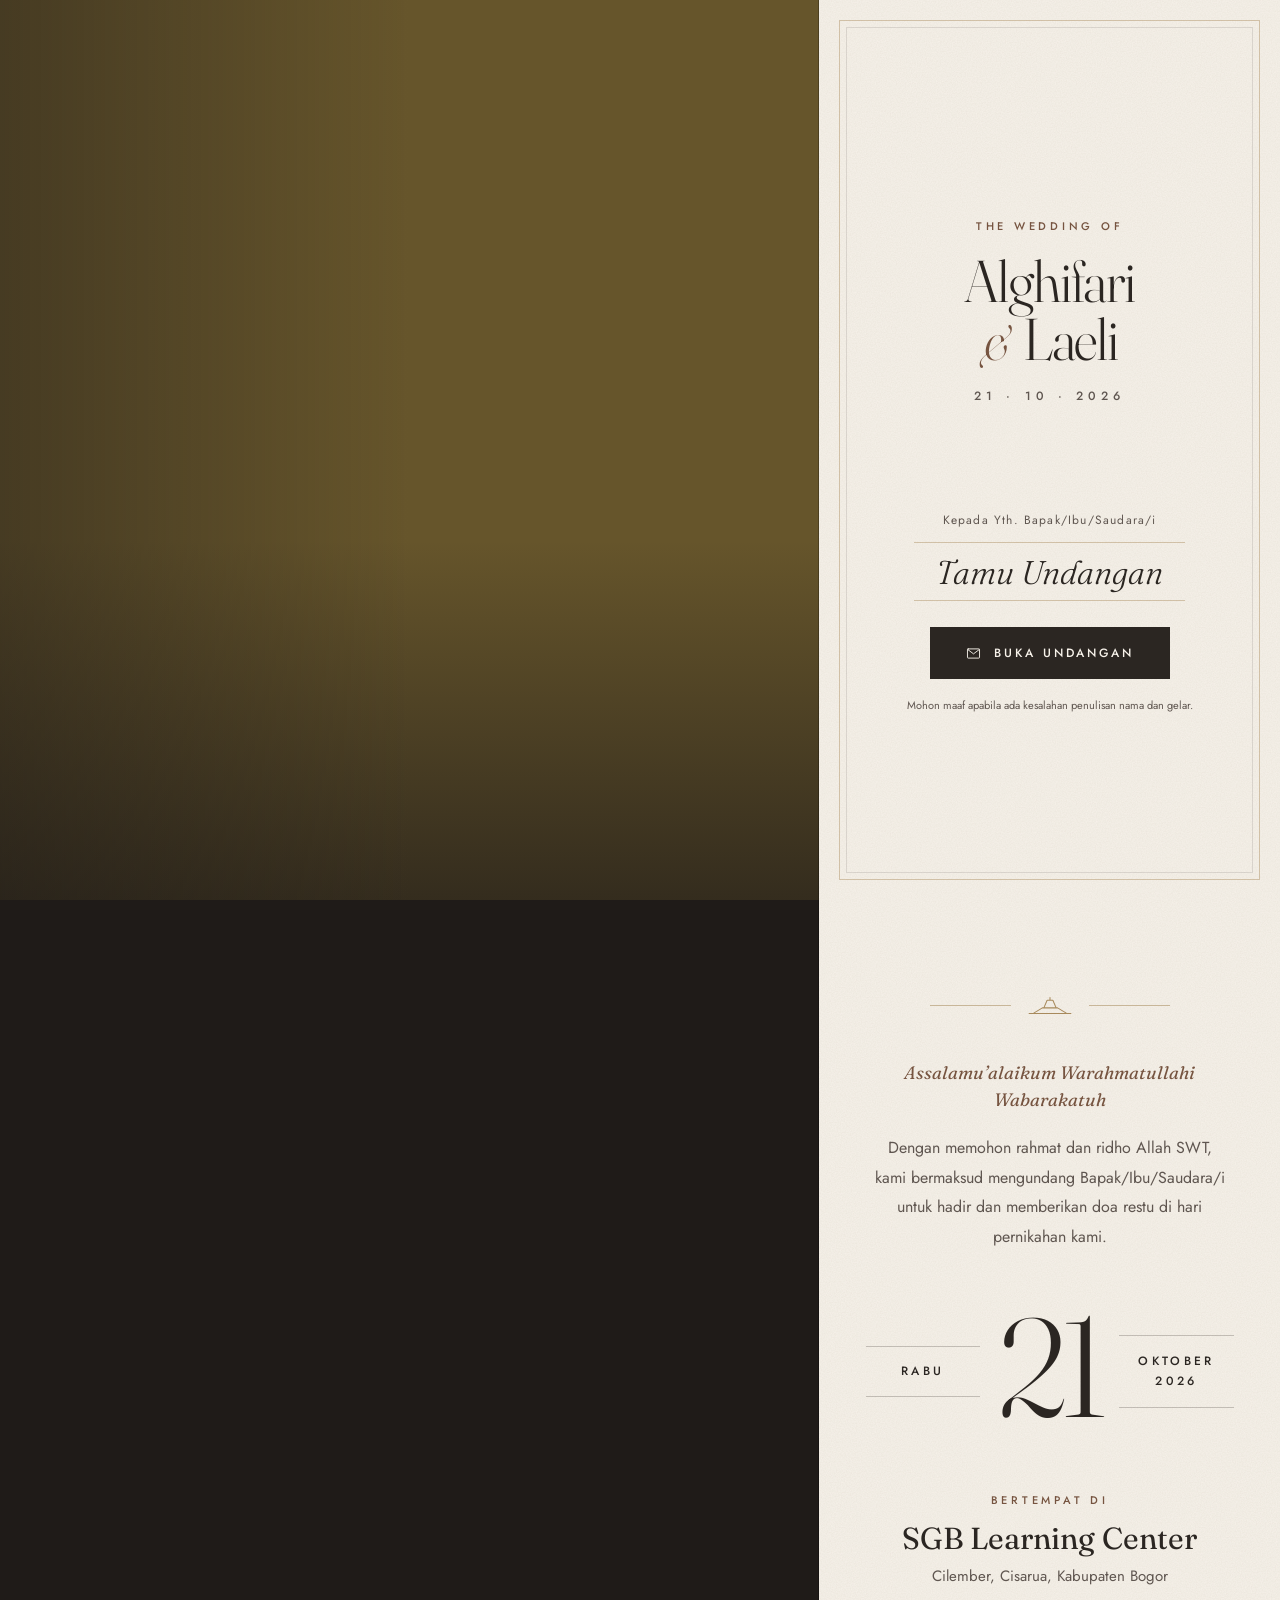
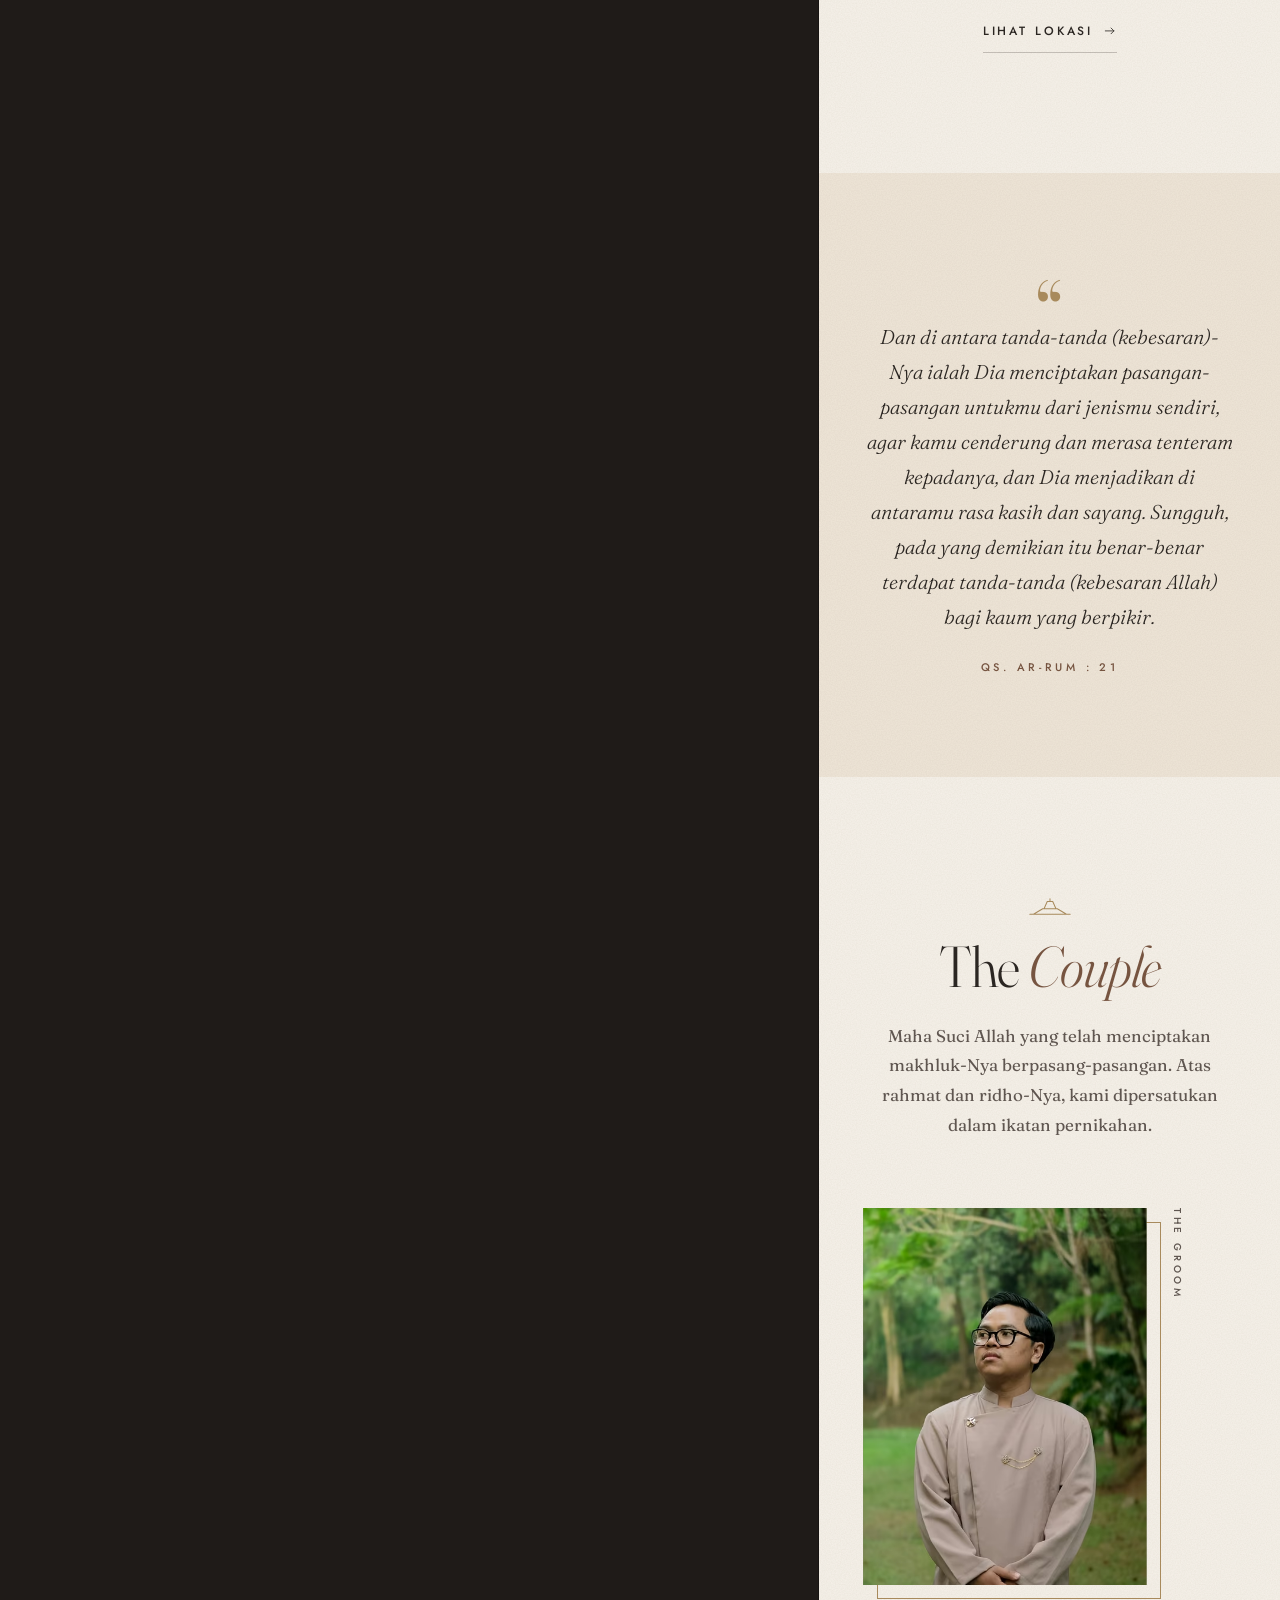
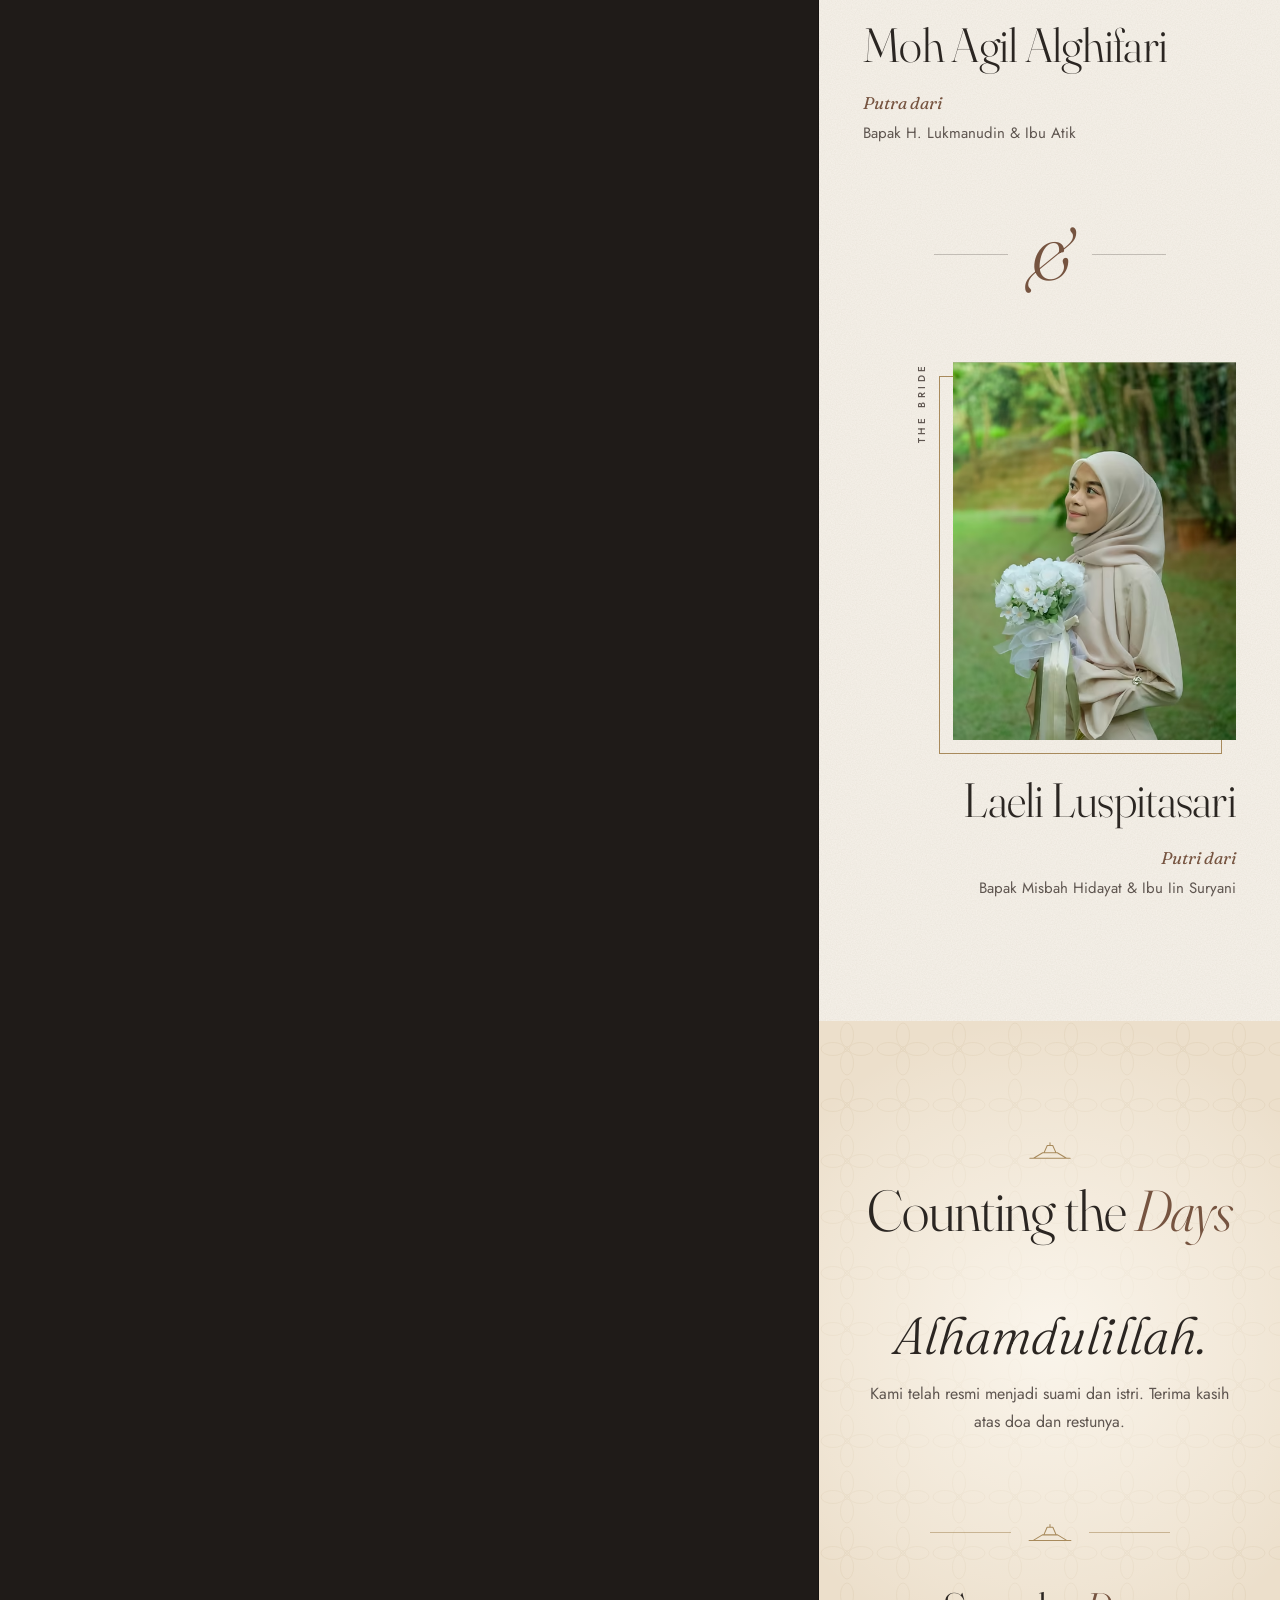
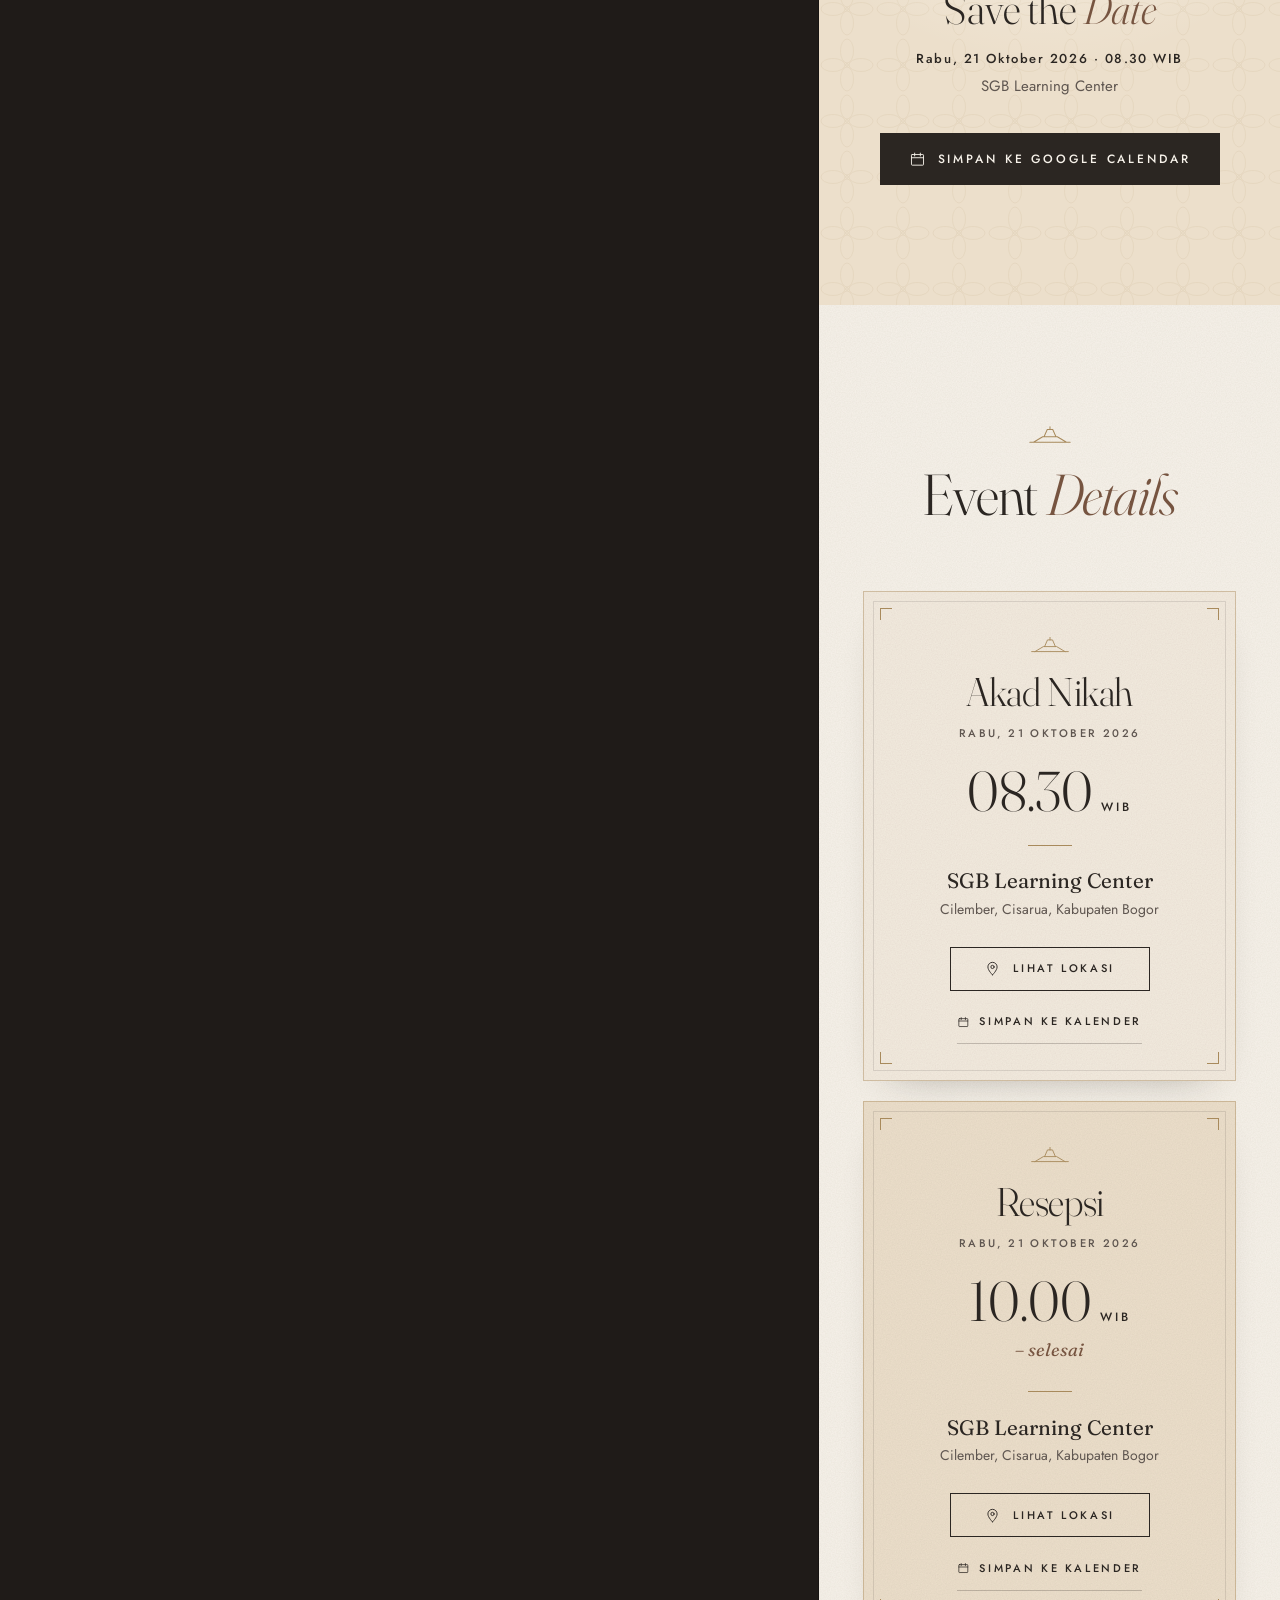
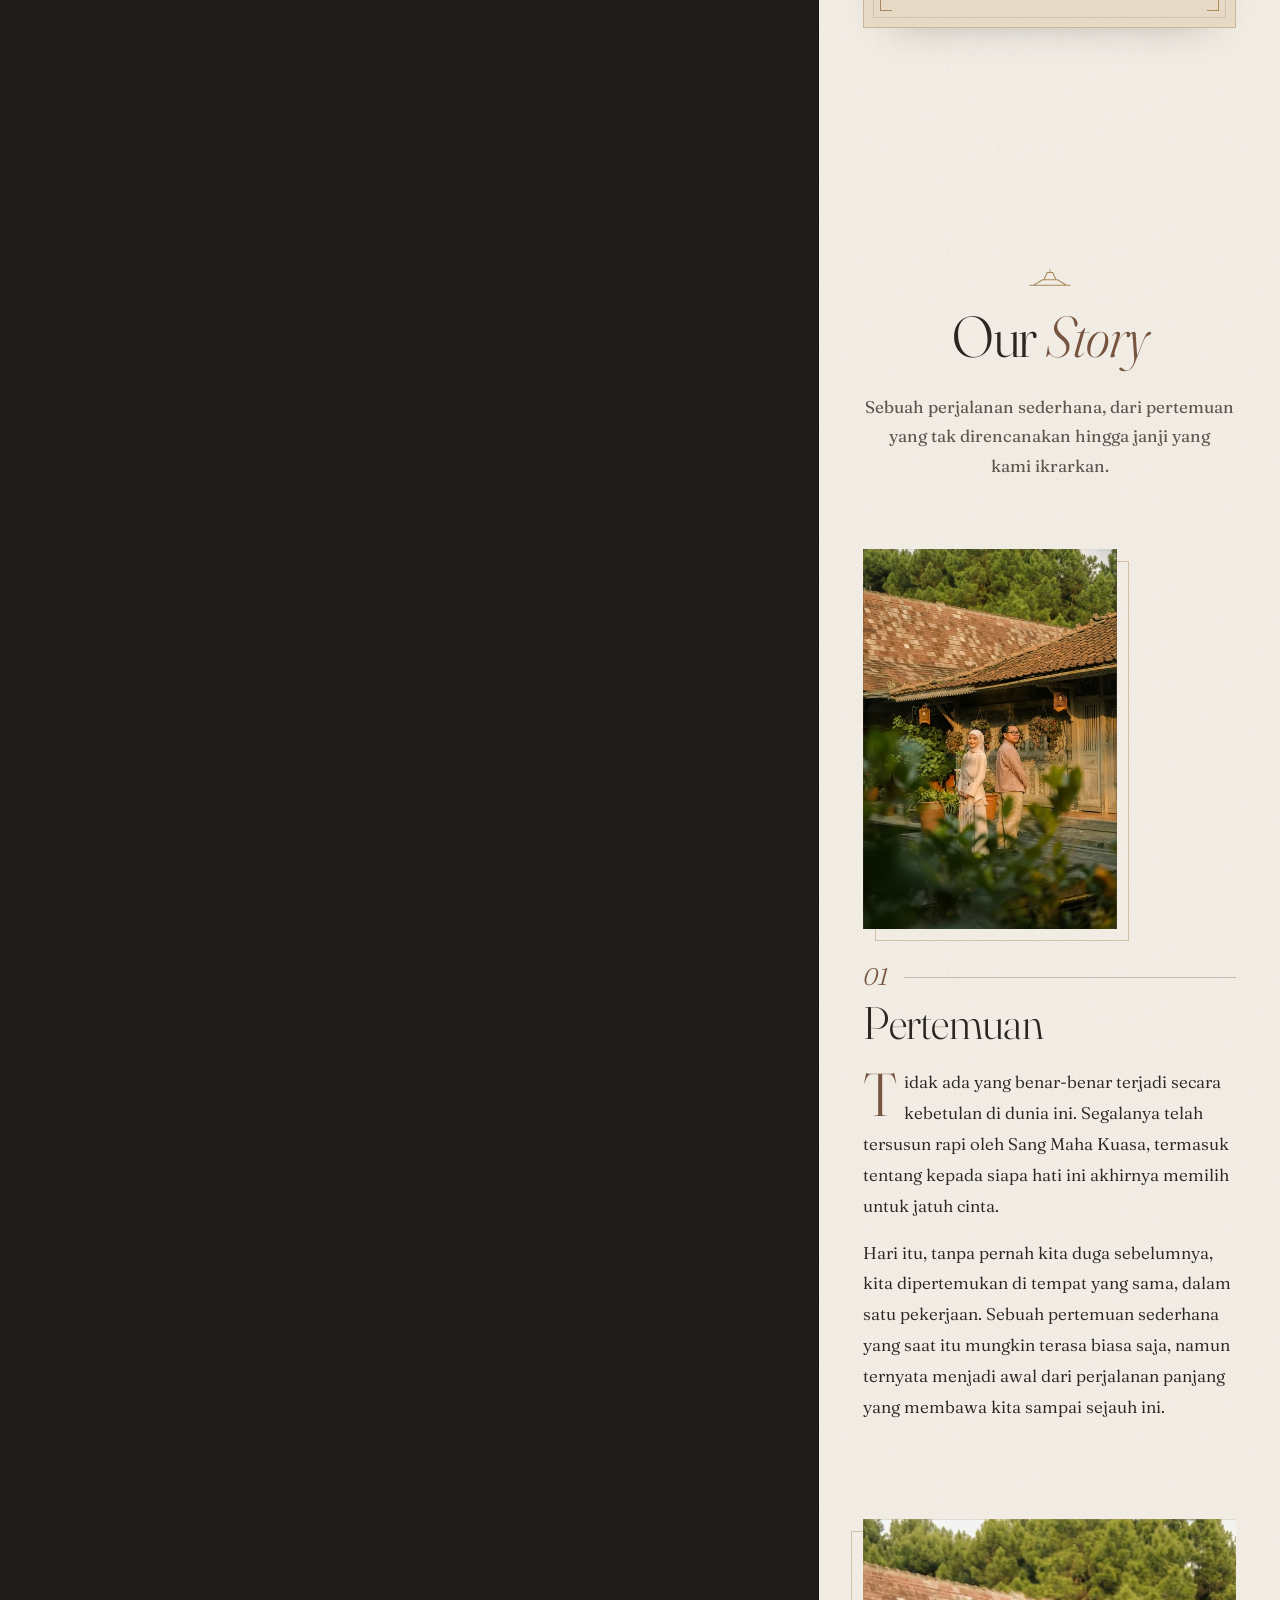
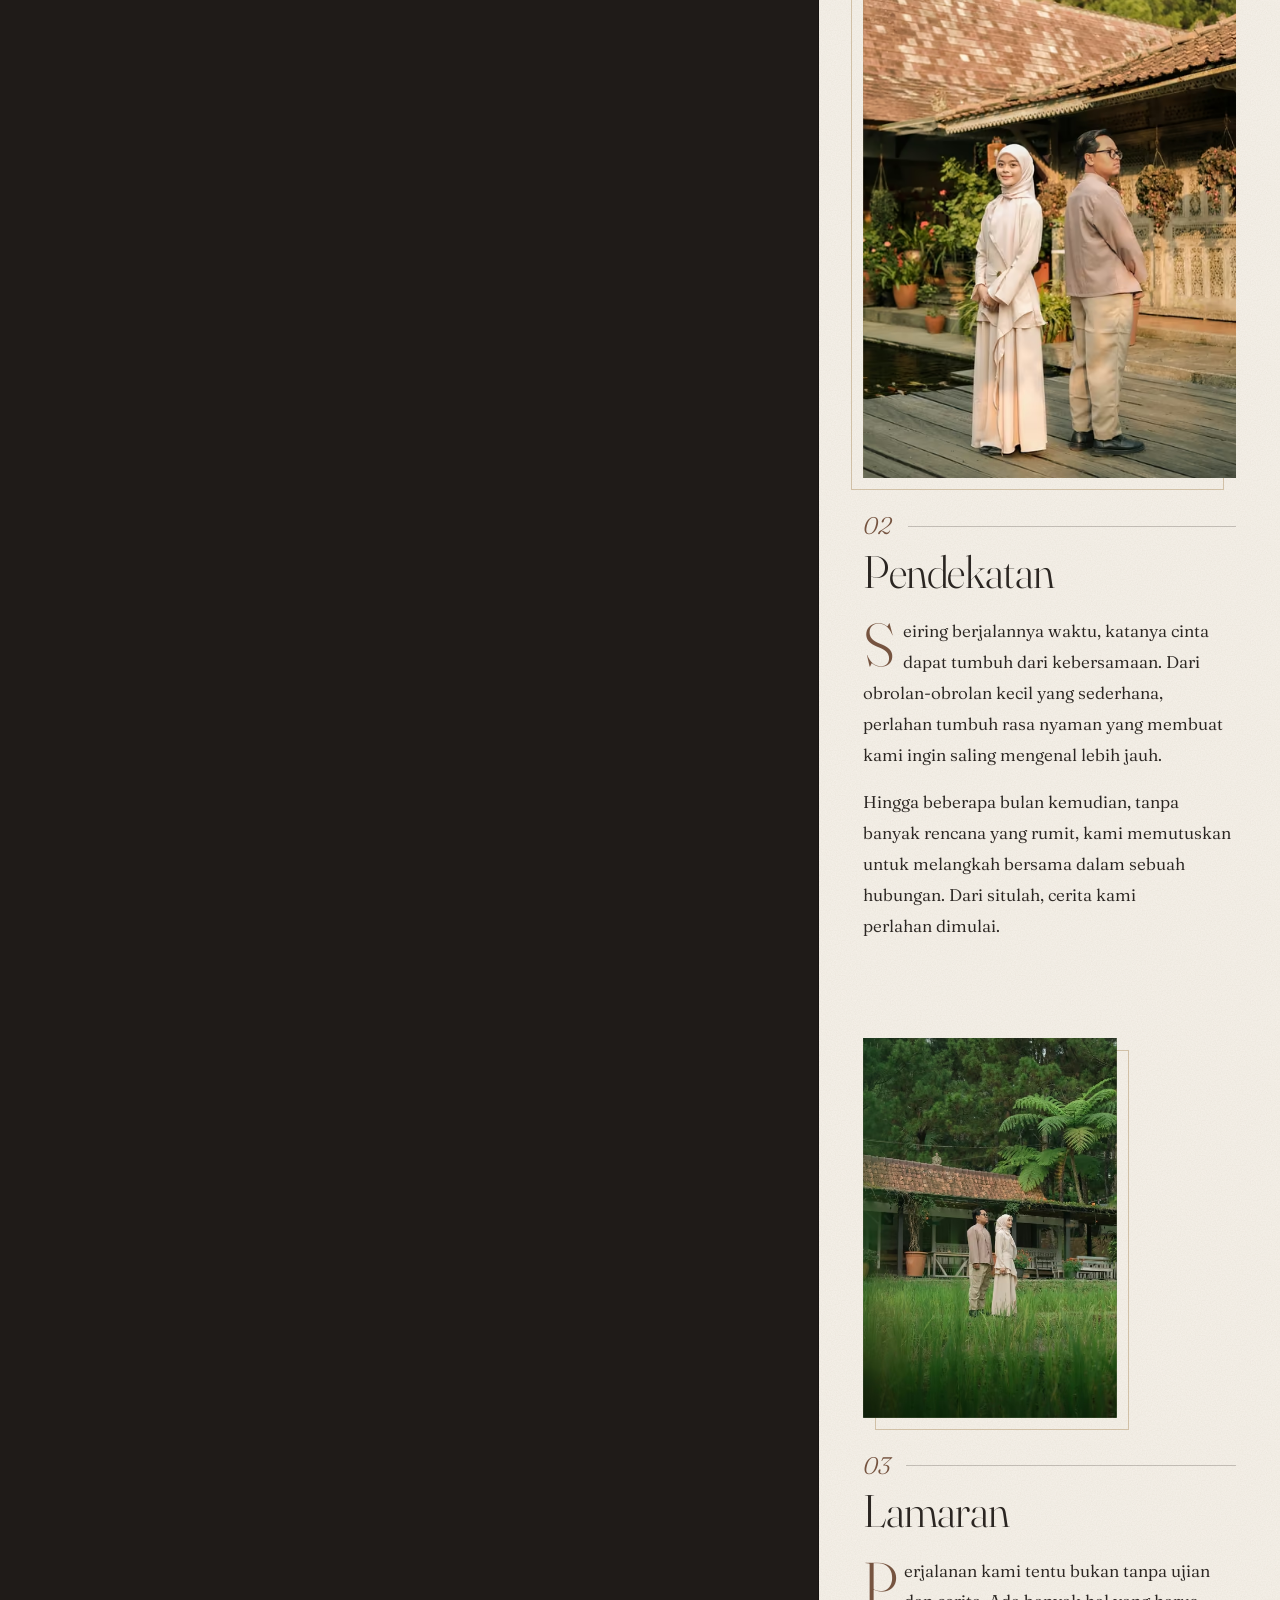
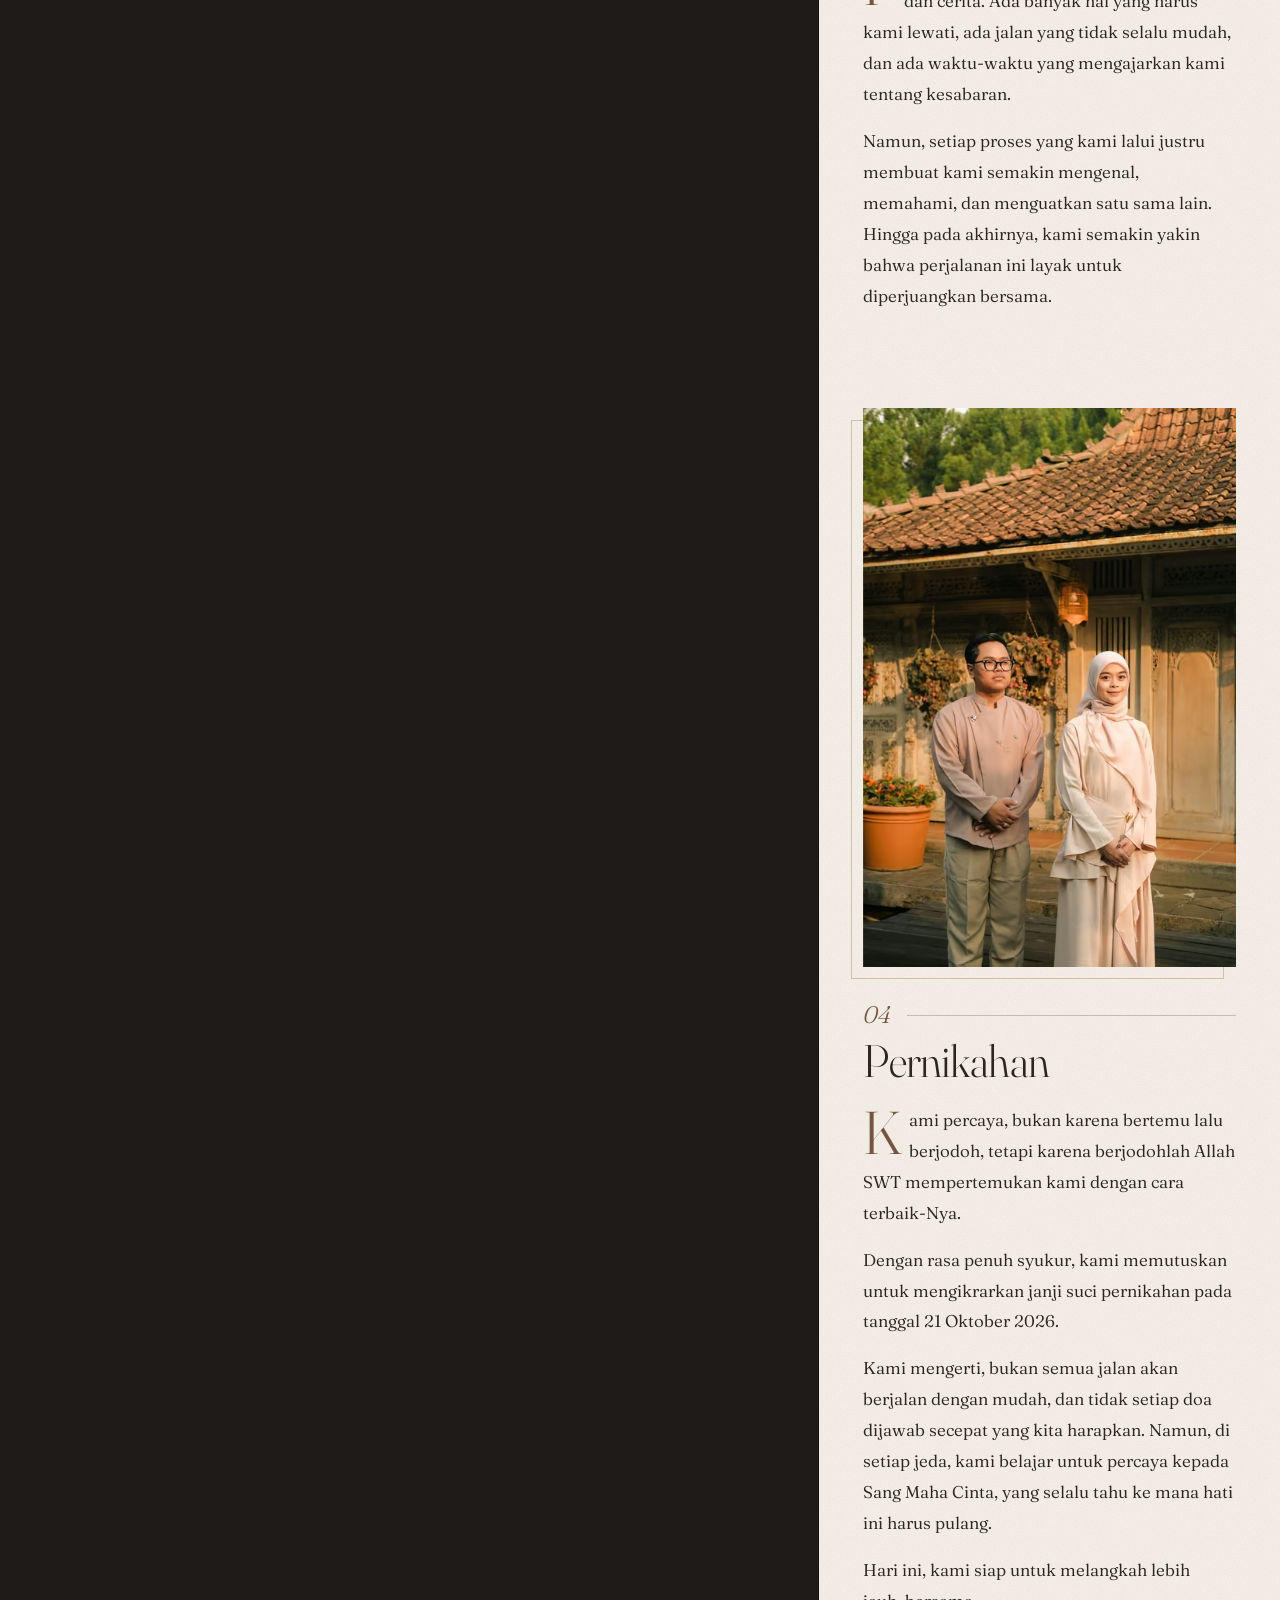
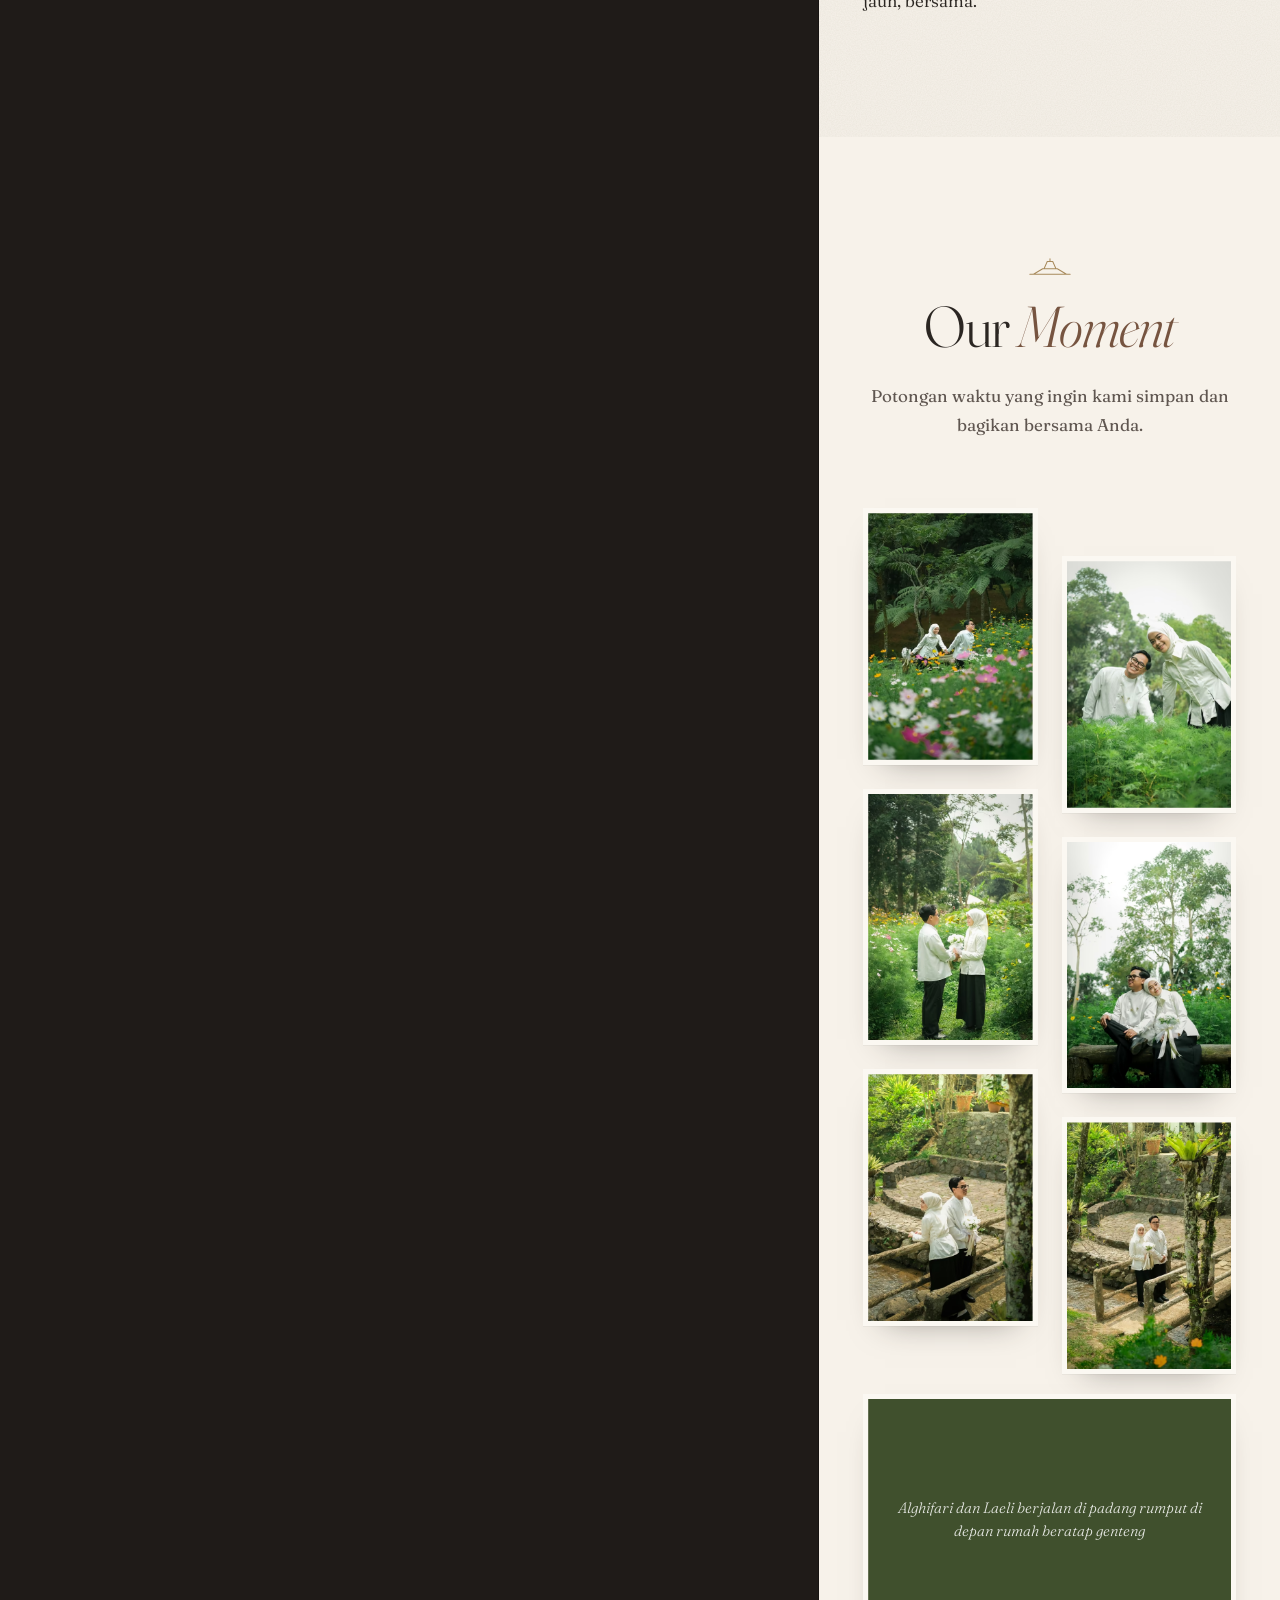
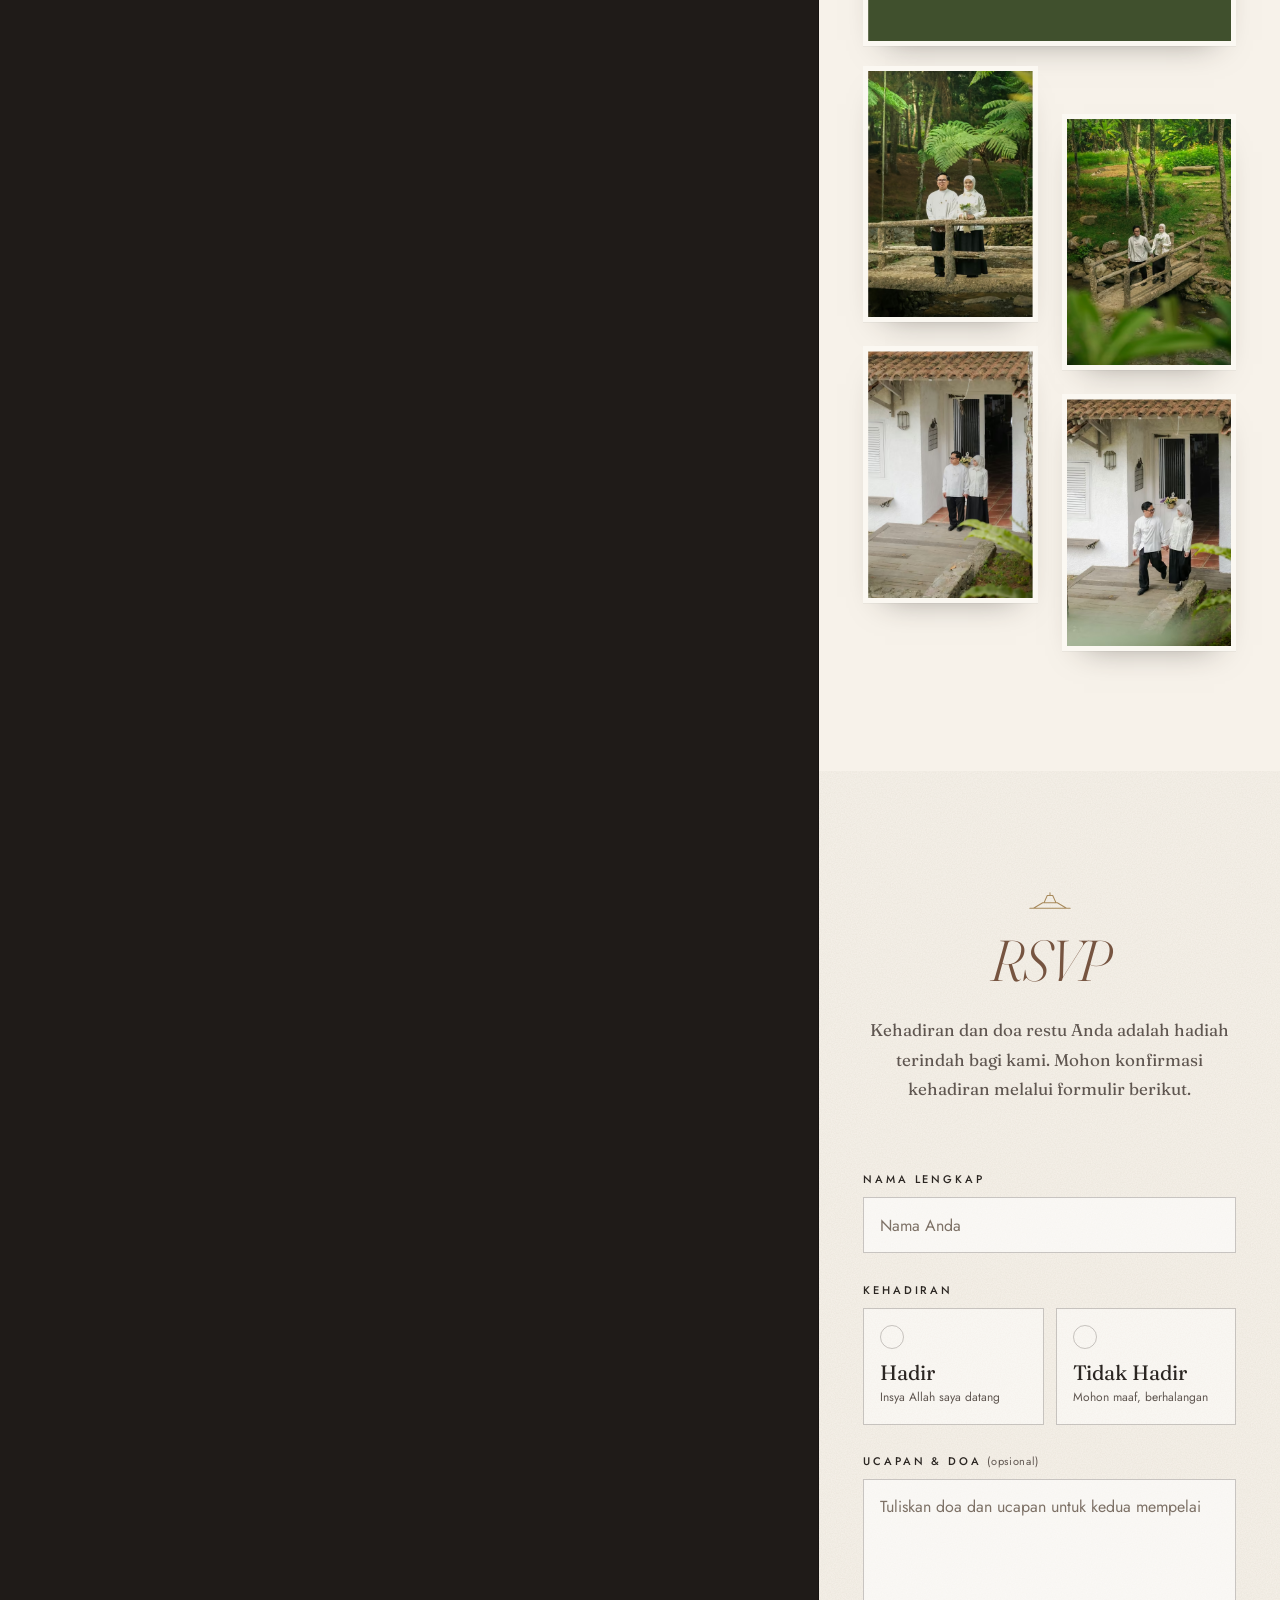
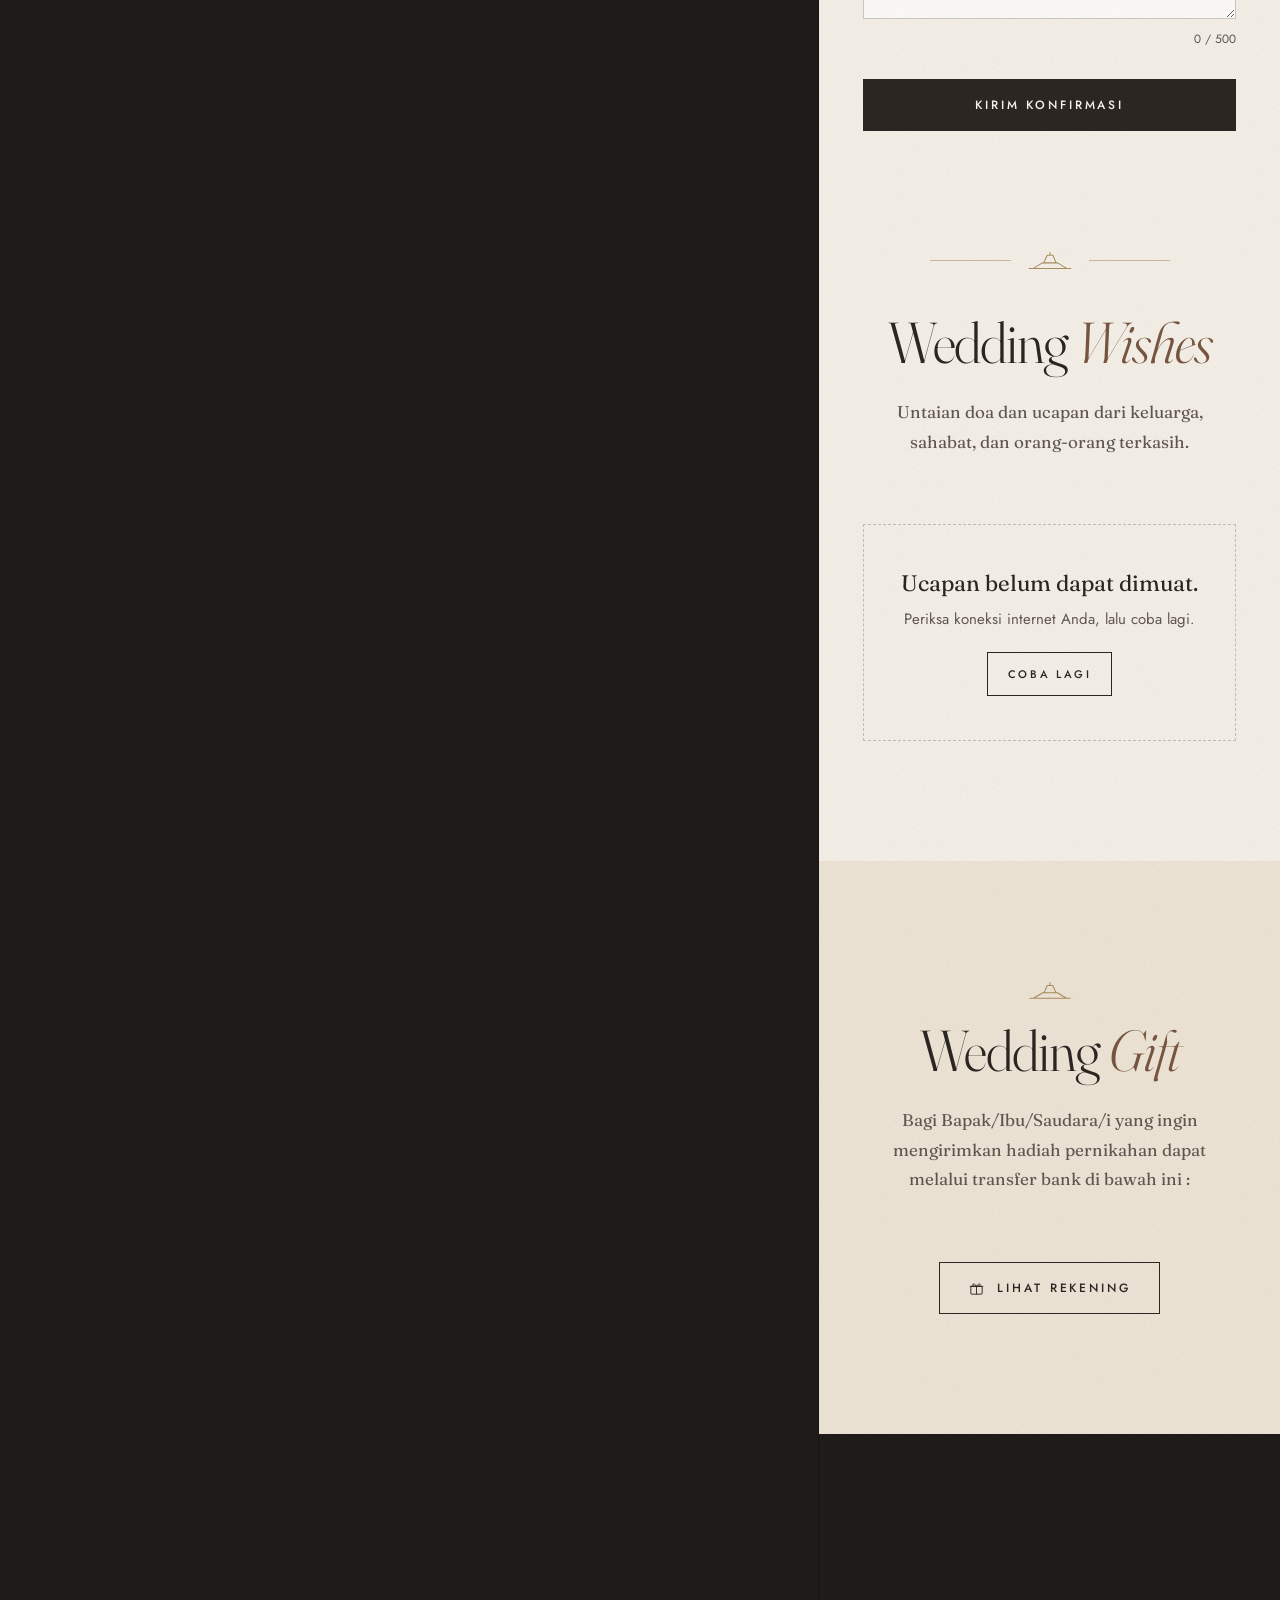
==== commit a7d85a95: "feat: apply revision round 1 (content, event cards, ivory palette, gallery) - Event 2 is now Resepsi" ====
--- a/index.html
+++ b/index.html
@@ -20,7 +20,7 @@
   <meta property="og:image" content="https://SITE_URL/assets/images/meta/og-image.jpg">
   <meta property="og:image:width" content="1200">
   <meta property="og:image:height" content="630">
-  <meta property="og:image:alt" content="Alghifari dan Laeli di depan rumah joglo, undangan pernikahan 21 Oktober 2026">
+  <meta property="og:image:alt" content="Alghifari dan Laeli membawa lentera di tengah hutan pada malam hari, undangan pernikahan 21 Oktober 2026">
   <meta name="twitter:card" content="summary_large_image">
   <meta name="twitter:title" content="The Wedding of Alghifari &amp; Laeli">
   <meta name="twitter:description" content="Rabu, 21 Oktober 2026 · SGB Learning Center, Cisarua, Bogor.">
@@ -30,26 +30,46 @@
   <link rel="icon" href="assets/images/meta/favicon-32.png" sizes="32x32" type="image/png">
   <link rel="apple-touch-icon" href="assets/images/meta/apple-touch-icon.png">
 
-  <!-- Critical assets: fonts + the opening photograph -->
-  <link rel="preload" href="assets/fonts/fraunces-latin.woff2" as="font" type="font/woff2" crossorigin>
-  <link rel="preload" href="assets/fonts/jost-latin.woff2" as="font" type="font/woff2" crossorigin>
-  <link rel="preload" as="image" type="image/avif" fetchpriority="high"
-        imagesrcset="assets/images/cover/cover-night-640.avif 640w, assets/images/cover/cover-night-960.avif 960w, assets/images/cover/cover-night-1440.avif 1440w"
-        imagesizes="(min-width: 1024px) 66vw, 100vw">
-
+  <!-- Critical assets (fonts + the opening photograph) are preloaded by the inline script below -->
   <link rel="stylesheet" href="css/main.css">
   <link rel="stylesheet" href="css/responsive.css">
+
+  <!-- All content and photos come from js/config.js (loaded first so the cover photo can start downloading early) -->
+  <script src="js/config.js"></script>
 
   <script>
     // Runs before paint: enables JS styles and locks scroll behind the cover.
     document.documentElement.classList.replace("no-js", "js");
     document.documentElement.classList.add("is-locked");
-    // Opened straight from a folder (file://)? Browsers block font files there, so use embedded fonts.
+    // Start downloading the cover photo configured in js/config.js right away.
+    (function (img) {
+      if (!img) return;
+      var l = document.createElement("link");
+      l.rel = "preload";
+      l.as = "image";
+      l.type = "image/avif";
+      l.setAttribute("fetchpriority", "high");
+      l.setAttribute("imagesrcset", img.widths.map(function (w) { return img.src + "-" + w + ".avif " + Math.min(w, img.w) + "w"; }).join(", "));
+      l.setAttribute("imagesizes", "(min-width: 1024px) 66vw, 100vw");
+      document.head.appendChild(l);
+    })(window.WEDDING_CONFIG && window.WEDDING_CONFIG.images && window.WEDDING_CONFIG.images.cover);
+    // Fonts: preload over http(s). Opened straight from a folder (file://)? Browsers
+    // block font files there, so use the embedded copies instead (no console errors).
     if (location.protocol === "file:") {
       var fl = document.createElement("link");
       fl.rel = "stylesheet";
       fl.href = "css/fonts-local.css";
       document.head.appendChild(fl);
+    } else {
+      ["fraunces-latin", "jost-latin"].forEach(function (f) {
+        var p = document.createElement("link");
+        p.rel = "preload";
+        p.as = "font";
+        p.type = "font/woff2";
+        p.crossOrigin = "anonymous";
+        p.href = "assets/fonts/" + f + ".woff2";
+        document.head.appendChild(p);
+      });
     }
   </script>
 </head>
@@ -75,15 +95,7 @@
 
   <!-- ===================================================== OPENING COVER -->
   <div class="cover" id="cover" role="dialog" aria-modal="true" aria-labelledby="cover-title" aria-describedby="cover-guest">
-    <div class="cover__media" aria-hidden="true">
-      <picture class="pic">
-        <!-- On desktop the stage shows this photo instead, so skip the download here -->
-        <source media="(min-width: 1024px)" srcset="[data-uri]">
-        <source type="image/avif" srcset="assets/images/cover/cover-night-640.avif 640w, assets/images/cover/cover-night-960.avif 960w, assets/images/cover/cover-night-1440.avif 1440w" sizes="100vw">
-        <source type="image/webp" srcset="assets/images/cover/cover-night-640.webp 640w, assets/images/cover/cover-night-960.webp 960w, assets/images/cover/cover-night-1440.webp 1440w" sizes="100vw">
-        <img src="assets/images/cover/cover-night-960.webp" alt="" width="2400" height="3600" fetchpriority="high" decoding="async">
-      </picture>
-    </div>
+    <div class="cover__media" aria-hidden="true" data-slot="cover"></div>
     <div class="cover__shade" aria-hidden="true"></div>
 
     <div class="cover__content">
@@ -111,21 +123,13 @@
 
   <!-- ===================================== DESKTOP STAGE (decorative) -->
   <div class="stage" aria-hidden="true">
-    <picture class="stage__pic stage__pic--night">
-      <source type="image/avif" srcset="assets/images/cover/cover-night-960.avif 960w, assets/images/cover/cover-night-1440.avif 1440w" sizes="66vw" media="(min-width: 1024px)">
-      <source type="image/webp" srcset="assets/images/cover/cover-night-960.webp 960w, assets/images/cover/cover-night-1440.webp 1440w" sizes="66vw" media="(min-width: 1024px)">
-      <img src="[data-uri]" alt="" width="2400" height="3600" decoding="async">
-    </picture>
-    <picture class="stage__pic stage__pic--day">
-      <source type="image/avif" srcset="assets/images/cover/cover-day-960.avif 960w, assets/images/cover/cover-day-1440.avif 1440w" sizes="66vw" media="(min-width: 1024px)">
-      <source type="image/webp" srcset="assets/images/cover/cover-day-960.webp 960w, assets/images/cover/cover-day-1440.webp 1440w" sizes="66vw" media="(min-width: 1024px)">
-      <img src="[data-uri]" alt="" width="2400" height="3600" loading="lazy" decoding="async">
-    </picture>
+    <div class="stage__slot" data-slot="stage-cover"></div>
+    <div class="stage__slot stage__slot--hero" data-slot="stage-hero"></div>
     <div class="stage__shade"></div>
     <div class="stage__caption">
       <p class="eyebrow eyebrow--night">The Wedding of</p>
       <p class="stage__names"><span data-bind="groom.nick">Alghifari</span> <span class="amp">&amp;</span> <span data-bind="bride.nick">Laeli</span></p>
-      <p class="stage__date" data-bind="date.long">Rabu, 21 Oktober 2026</p>
+      <p class="stage__date" data-bind="date.dots">21 · 10 · 2026</p>
     </div>
   </div>
 
@@ -134,23 +138,16 @@
 
     <!-- 2 · HEADER -->
     <section id="home" class="hero" data-nav="home" aria-labelledby="hero-title">
-      <div class="hero__media" aria-hidden="true">
-        <picture class="pic">
-          <source media="(min-width: 1024px)" srcset="[data-uri]">
-          <source type="image/avif" srcset="assets/images/cover/cover-day-640.avif 640w, assets/images/cover/cover-day-960.avif 960w, assets/images/cover/cover-day-1440.avif 1440w" sizes="100vw">
-          <source type="image/webp" srcset="assets/images/cover/cover-day-640.webp 640w, assets/images/cover/cover-day-960.webp 960w, assets/images/cover/cover-day-1440.webp 1440w" sizes="100vw">
-          <img src="assets/images/cover/cover-day-960.webp" alt="" width="2400" height="3600" decoding="async">
-        </picture>
-      </div>
+      <div class="hero__media" aria-hidden="true" data-slot="hero"></div>
       <div class="hero__content">
         <svg class="hero__mark" aria-hidden="true"><use href="#i-atap"/></svg>
-        <p class="eyebrow">Wedding of</p>
+        <p class="eyebrow">The Wedding of</p>
         <h1 class="hero__names" id="hero-title" tabindex="-1">
           <span class="hero__line" data-bind="groom.nick">Alghifari</span>
           <span class="hero__line hero__line--amp"><span class="amp" aria-hidden="true">&amp;</span><span class="visually-hidden">dan</span></span>
           <span class="hero__line" data-bind="bride.nick">Laeli</span>
         </h1>
-        <p class="hero__date" data-bind="date.en">21 October 2026</p>
+        <p class="hero__date" data-bind="date.dots">21 · 10 · 2026</p>
       </div>
       <a class="scroll-cue" href="#intro"><span class="visually-hidden">Gulir ke bawah</span></a>
     </section>
@@ -193,19 +190,18 @@
     <section id="couple" class="couple section" data-nav="couple" aria-labelledby="couple-title">
       <div class="wrap">
         <header class="sec-head" data-reveal>
-          <p class="eyebrow">Kedua Mempelai</p>
+          <svg class="sec-mark" aria-hidden="true"><use href="#i-atap"/></svg>
           <h2 class="title" id="couple-title">The <em>Couple</em></h2>
           <p class="sec-lead" data-bind="copy.coupleIntro">Maha Suci Allah yang telah menciptakan makhluk-Nya berpasang-pasangan. Atas rahmat dan ridho-Nya, kami dipersatukan dalam ikatan pernikahan.</p>
         </header>
       </div>
 
       <article class="person person--groom" id="groom" aria-labelledby="groom-name">
-        <figure class="person__figure" data-reveal>
+        <figure class="person__figure" data-reveal="image">
           <div class="frame"><div class="frame__img" data-image="groom"></div></div>
-          <figcaption class="person__tag"><span>No. 01</span><span>The Groom</span></figcaption>
+          <figcaption class="person__tag">The Groom</figcaption>
         </figure>
         <div class="person__body" data-reveal>
-          <p class="eyebrow">Mempelai Pria</p>
           <h3 class="person__name" id="groom-name" data-bind="groom.name">Moh Agil Alghifari</h3>
           <p class="person__parents">
             <span class="person__childof" data-bind="groom.childOf">Putra dari</span>
@@ -218,12 +214,11 @@
       <div class="couple__amp" aria-hidden="true"><span>&amp;</span></div>
 
       <article class="person person--bride" id="bride" aria-labelledby="bride-name">
-        <figure class="person__figure" data-reveal>
+        <figure class="person__figure" data-reveal="image">
           <div class="frame"><div class="frame__img" data-image="bride"></div></div>
-          <figcaption class="person__tag"><span>No. 02</span><span>The Bride</span></figcaption>
+          <figcaption class="person__tag">The Bride</figcaption>
         </figure>
         <div class="person__body" data-reveal>
-          <p class="eyebrow">Mempelai Wanita</p>
           <h3 class="person__name" id="bride-name" data-bind="bride.name">Laeli Luspitasari</h3>
           <p class="person__parents">
             <span class="person__childof" data-bind="bride.childOf">Putri dari</span>
@@ -235,19 +230,19 @@
     </section>
 
     <!-- 6–7 · COUNTDOWN + SAVE THE DATE -->
-    <section id="countdown" class="countdown section section--night" data-nav="events" aria-labelledby="countdown-title">
+    <section id="countdown" class="countdown section section--champagne" data-nav="events" aria-labelledby="countdown-title">
       <div class="countdown__glow" aria-hidden="true"></div>
       <div class="wrap">
-        <header class="sec-head sec-head--night" data-reveal>
-          <p class="eyebrow eyebrow--night">Menghitung Hari</p>
+        <header class="sec-head" data-reveal>
+          <svg class="sec-mark" aria-hidden="true"><use href="#i-atap"/></svg>
           <h2 class="title" id="countdown-title">Counting the <em>Days</em></h2>
         </header>
 
-        <div class="timer" role="timer" aria-label="Hitung mundur menuju hari pernikahan" data-reveal>
-          <div class="timer__unit"><span class="timer__num" data-unit="days">00</span><span class="timer__label" data-unit-label="days">Hari</span></div>
-          <div class="timer__unit"><span class="timer__num" data-unit="hours">00</span><span class="timer__label" data-unit-label="hours">Jam</span></div>
-          <div class="timer__unit"><span class="timer__num" data-unit="minutes">00</span><span class="timer__label" data-unit-label="minutes">Menit</span></div>
-          <div class="timer__unit"><span class="timer__num" data-unit="seconds">00</span><span class="timer__label" data-unit-label="seconds">Detik</span></div>
+        <div class="timer" role="timer" aria-label="Hitung mundur menuju hari pernikahan" data-stagger="120">
+          <div class="timer__unit" data-reveal><span class="timer__num" data-unit="days">00</span><span class="timer__label" data-unit-label="days">Hari</span></div>
+          <div class="timer__unit" data-reveal><span class="timer__num" data-unit="hours">00</span><span class="timer__label" data-unit-label="hours">Jam</span></div>
+          <div class="timer__unit" data-reveal><span class="timer__num" data-unit="minutes">00</span><span class="timer__label" data-unit-label="minutes">Menit</span></div>
+          <div class="timer__unit" data-reveal><span class="timer__num" data-unit="seconds">00</span><span class="timer__label" data-unit-label="seconds">Detik</span></div>
         </div>
         <div class="timer-done" hidden>
           <p class="timer-done__title">Today is the day.</p>
@@ -255,11 +250,11 @@
         </div>
 
         <div class="savedate" id="save-the-date" data-reveal>
-          <div class="atap atap--night" aria-hidden="true"><svg><use href="#i-atap"/></svg></div>
+          <div class="atap" aria-hidden="true"><svg><use href="#i-atap"/></svg></div>
           <h3 class="savedate__title">Save the <em>Date</em></h3>
           <p class="savedate__when" data-bind="date.firstTime">Rabu, 21 Oktober 2026 · 08.30 WIB</p>
           <p class="savedate__where" data-bind="venue.name">SGB Learning Center</p>
-          <a class="btn btn--lantern" id="calendar-link" href="https://calendar.google.com/calendar/" target="_blank" rel="noopener noreferrer">
+          <a class="btn btn--solid" id="calendar-link" href="https://calendar.google.com/calendar/" target="_blank" rel="noopener noreferrer">
             <svg class="icon" aria-hidden="true"><use href="#i-calendar"/></svg>
             <span>Simpan ke Google Calendar</span>
           </a>
@@ -271,21 +266,10 @@
     <section id="events" class="events section" data-nav="events" aria-labelledby="events-title">
       <div class="wrap">
         <header class="sec-head" data-reveal>
-          <p class="eyebrow">Rangkaian Acara</p>
+          <svg class="sec-mark" aria-hidden="true"><use href="#i-atap"/></svg>
           <h2 class="title" id="events-title">Event <em>Details</em></h2>
         </header>
-        <ol class="program" id="event-list"></ol>
-
-        <div class="venue-card" data-reveal>
-          <svg class="venue-card__icon" aria-hidden="true"><use href="#i-pin"/></svg>
-          <p class="eyebrow">Lokasi Acara</p>
-          <h3 class="venue-card__name"><a data-href="maps" href="https://maps.app.goo.gl/hkwfC3oZhdUQjaJB6" target="_blank" rel="noopener noreferrer" data-bind="venue.name">SGB Learning Center</a></h3>
-          <p class="venue-card__addr" data-bind="venue.address">Jl. Desa Cilember, Megamendung, Cilember, Kec. Cisarua, Kabupaten Bogor, Jawa Barat 16750</p>
-          <a class="btn" data-href="maps" href="https://maps.app.goo.gl/hkwfC3oZhdUQjaJB6" target="_blank" rel="noopener noreferrer">
-            <svg class="icon" aria-hidden="true"><use href="#i-pin"/></svg>
-            <span>Buka Google Maps</span>
-          </a>
-        </div>
+        <ol class="events__list" id="event-list" data-stagger="180"></ol>
       </div>
     </section>
 
@@ -293,7 +277,7 @@
     <section id="story" class="story section" data-nav="story" aria-labelledby="story-title">
       <div class="wrap">
         <header class="sec-head" data-reveal>
-          <p class="eyebrow">Kisah Kami</p>
+          <svg class="sec-mark" aria-hidden="true"><use href="#i-atap"/></svg>
           <h2 class="title" id="story-title">Our <em>Story</em></h2>
           <p class="sec-lead" data-bind="copy.storyIntro">Sebuah perjalanan sederhana, dari pertemuan yang tak direncanakan hingga janji yang kami ikrarkan.</p>
         </header>
@@ -302,23 +286,23 @@
     </section>
 
     <!-- 10 · OUR MOMENT -->
-    <section id="gallery" class="gallery section section--linen" data-nav="gallery" aria-labelledby="gallery-title">
+    <section id="gallery" class="gallery section" data-nav="gallery" aria-labelledby="gallery-title">
       <div class="wrap">
         <header class="sec-head" data-reveal>
-          <p class="eyebrow">Galeri</p>
+          <svg class="sec-mark" aria-hidden="true"><use href="#i-atap"/></svg>
           <h2 class="title" id="gallery-title">Our <em>Moment</em></h2>
           <p class="sec-lead" data-bind="copy.galleryIntro">Potongan waktu yang ingin kami simpan dan bagikan bersama Anda.</p>
         </header>
       </div>
-      <ul class="mosaic" id="gallery-grid"></ul>
+      <div class="mosaic" id="gallery-grid" data-stagger="90"></div>
     </section>
 
     <!-- 11 · RSVP -->
     <section id="rsvp" class="rsvp section" data-nav="rsvp" aria-labelledby="rsvp-title">
       <div class="wrap wrap--narrow">
         <header class="sec-head" data-reveal>
-          <p class="eyebrow">RSVP · Konfirmasi Kehadiran</p>
-          <h2 class="title" id="rsvp-title">Kindly <em>Reply</em></h2>
+          <svg class="sec-mark" aria-hidden="true"><use href="#i-atap"/></svg>
+          <h2 class="title" id="rsvp-title"><em>RSVP</em></h2>
           <p class="sec-lead" data-bind="copy.rsvpIntro">Kehadiran dan doa restu Anda adalah hadiah terindah bagi kami. Mohon konfirmasi kehadiran melalui formulir berikut.</p>
           <p class="sec-note" data-bind="copy.rsvpDeadline" data-hide-empty="copy.rsvpDeadline" hidden></p>
         </header>
@@ -409,7 +393,6 @@
       <div class="wrap wrap--narrow">
         <div class="atap" aria-hidden="true"><svg><use href="#i-atap"/></svg></div>
         <header class="sec-head" data-reveal>
-          <p class="eyebrow">Doa &amp; Ucapan</p>
           <h2 class="title" id="wishes-title">Wedding <em>Wishes</em></h2>
           <p class="sec-lead" data-bind="copy.wishesIntro">Untaian doa dan ucapan dari keluarga, sahabat, dan orang-orang terkasih.</p>
         </header>
@@ -424,7 +407,7 @@
     <section id="gift" class="gift section section--linen" data-nav="gift" aria-labelledby="gift-title">
       <div class="wrap wrap--narrow">
         <header class="sec-head" data-reveal>
-          <p class="eyebrow">Tanda Kasih</p>
+          <svg class="sec-mark" aria-hidden="true"><use href="#i-atap"/></svg>
           <h2 class="title" id="gift-title">Wedding <em>Gift</em></h2>
           <p class="sec-lead" data-bind="gift.intro">Bagi Bapak/Ibu/Saudara/i yang ingin mengirimkan hadiah pernikahan dapat melalui transfer bank di bawah ini :</p>
         </header>
@@ -436,7 +419,7 @@
         </div>
         <div class="collapse" id="gift-panel" inert>
           <div class="collapse__inner">
-            <ul class="accounts" id="gift-accounts" aria-label="Rekening bank"></ul>
+            <ul class="accounts" id="gift-accounts" aria-label="Rekening bank" data-stagger="140"></ul>
           </div>
         </div>
       </div>
@@ -444,15 +427,9 @@
 
     <!-- 14 · CLOSING -->
     <section id="closing" class="closing section section--night" data-nav="closing" aria-labelledby="closing-title">
-      <figure class="closing__figure" data-reveal>
-        <picture class="pic">
-          <source type="image/avif" srcset="assets/images/cover/closing-lantern-640.avif 640w, assets/images/cover/closing-lantern-960.avif 960w, assets/images/cover/closing-lantern-1440.avif 1440w" sizes="(min-width: 1024px) 520px, 100vw">
-          <source type="image/webp" srcset="assets/images/cover/closing-lantern-640.webp 640w, assets/images/cover/closing-lantern-960.webp 960w, assets/images/cover/closing-lantern-1440.webp 1440w" sizes="(min-width: 1024px) 520px, 100vw">
-          <img src="assets/images/cover/closing-lantern-960.webp" alt="Alghifari dan Laeli diterangi cahaya lentera di malam hari" width="2400" height="3600" loading="lazy" decoding="async">
-        </picture>
-      </figure>
+      <figure class="closing__figure" data-reveal="image" data-slot="closing"></figure>
       <div class="wrap closing__body">
-        <h2 class="title" id="closing-title" data-reveal>Terima <em>Kasih</em></h2>
+        <h2 class="title" id="closing-title" data-reveal>Thank <em>You</em></h2>
         <p class="closing__text" data-bind="copy.closing" data-reveal>Merupakan suatu kehormatan dan kebahagiaan bagi kami apabila Bapak/Ibu/Saudara/i berkenan hadir dan memberikan doa restu kepada kami.</p>
         <p class="closing__salam" data-bind="copy.closingSalam" data-reveal>Wassalamu’alaikum Warahmatullahi Wabarakatuh</p>
         <div class="closing__sign" data-reveal>
@@ -476,11 +453,11 @@
 
   <!-- ===================================================== FLOATING UI -->
   <nav class="dock" aria-label="Navigasi undangan">
-    <a class="dock__link" href="#couple" data-nav="couple"><svg aria-hidden="true"><use href="#i-rings"/></svg><span>Mempelai</span></a>
-    <a class="dock__link" href="#events" data-nav="events"><svg aria-hidden="true"><use href="#i-calendar"/></svg><span>Acara</span></a>
-    <a class="dock__link" href="#gallery" data-nav="gallery"><svg aria-hidden="true"><use href="#i-image"/></svg><span>Galeri</span></a>
+    <a class="dock__link" href="#couple" data-nav="couple"><svg aria-hidden="true"><use href="#i-rings"/></svg><span>Couple</span></a>
+    <a class="dock__link" href="#events" data-nav="events"><svg aria-hidden="true"><use href="#i-calendar"/></svg><span>Events</span></a>
+    <a class="dock__link" href="#gallery" data-nav="gallery"><svg aria-hidden="true"><use href="#i-image"/></svg><span>Gallery</span></a>
     <a class="dock__link" href="#rsvp" data-nav="rsvp"><svg aria-hidden="true"><use href="#i-mail"/></svg><span>RSVP</span></a>
-    <a class="dock__link" href="#gift" data-nav="gift"><svg aria-hidden="true"><use href="#i-gift"/></svg><span>Hadiah</span></a>
+    <a class="dock__link" href="#gift" data-nav="gift"><svg aria-hidden="true"><use href="#i-gift"/></svg><span>Gift</span></a>
   </nav>
 
   <button class="music" id="music-toggle" type="button" aria-pressed="false" aria-label="Putar musik" hidden>
@@ -509,7 +486,6 @@
   </noscript>
 
   <!-- Scripts run in order after the page is parsed. Edit content in js/config.js only. -->
-  <script defer src="js/config.js"></script>
   <script defer src="js/utils.js"></script>
   <script defer src="js/guest.js"></script>
   <script defer src="js/countdown.js"></script>
--- a/css/main.css
+++ b/css/main.css
@@ -33,19 +33,23 @@
 /* --------------------------------------------------------------- tokens -- */
 :root {
   /* Colour: taken from the couple's photographs */
-  --c-ivory: #f7f2ea;
-  --c-linen: #efe6d8;
-  --c-ink: #2a231d;
-  --c-ink-soft: #5e5248;
-  --c-clay: #8a5238;          /* joglo roof terracotta */
-  --c-brass: #b8925a;         /* lantern brass (ornament only on light) */
-  --c-night: #17130f;
+  --c-ivory: #f7f2ea;         /* primary paper */
+  --c-cream: #f3ebdf;         /* warm cream */
+  --c-champagne: #ecdfcb;     /* champagne bands */
+  --c-linen: #efe6d8;         /* soft beige */
+  --c-print: #fbf8f2;         /* photo mats */
+  --c-ink: #2b2622;           /* deep charcoal text (13.4:1 on ivory) */
+  --c-ink-soft: #5f5650;      /* secondary text (6.4:1) */
+  --c-clay: #765440;          /* subtle earth brown accent text (6:1) */
+  --c-brass: #a88a5c;         /* restrained antique gold, ornament only */
+  --c-night: #1f1b18;         /* deep charcoal bands (closing) */
   --c-night-2: #211a14;
   --c-on-night: #f2e8d8;
   --c-on-night-soft: #bfaf98;
-  --c-lantern: #d8bc8a;
+  --c-lantern: #d4be93;
   --c-error: #9b2c1f;
-  --c-hair: rgba(42, 35, 29, 0.12);
+  --c-hair: rgba(43, 38, 34, 0.12);
+  --c-hair-gold: rgba(168, 138, 92, 0.45);
   --c-hair-strong: rgba(42, 35, 29, 0.24);
   --c-hair-night: rgba(216, 188, 138, 0.26);
 
@@ -61,6 +65,8 @@
 
   /* Motion */
   --ease-out: cubic-bezier(0.22, 1, 0.36, 1);
+  --ease-soft: cubic-bezier(0.25, 0.6, 0.25, 1);
+  --reveal-dur: 1.15s;
   --ease-curtain: cubic-bezier(0.76, 0, 0.24, 1);
 
   /* Safe areas (iPhone notch / home bar) */
@@ -71,6 +77,8 @@
 
   /* Textures (tiny inline SVGs) */
   --paper: url("data:image/svg+xml,%3Csvg xmlns='http://www.w3.org/2000/svg' width='180' height='180'%3E%3Cfilter id='n'%3E%3CfeTurbulence type='fractalNoise' baseFrequency='.8' numOctaves='2' stitchTiles='stitch'/%3E%3CfeColorMatrix values='0 0 0 0 .17 0 0 0 0 .13 0 0 0 0 .09 .09 0 0 0 0'/%3E%3C/filter%3E%3Crect width='100%25' height='100%25' filter='url(%23n)'/%3E%3C/svg%3E");
+  /* Kawung (gold on light bands) */
+  --kawung-light: url("data:image/svg+xml,%3Csvg xmlns='http://www.w3.org/2000/svg' width='56' height='56' viewBox='0 0 56 56'%3E%3Cg fill='none' stroke='%23a88a5c' stroke-opacity='.13' stroke-width='.8'%3E%3Cellipse cx='28' cy='14' rx='6.5' ry='12'/%3E%3Cellipse cx='28' cy='42' rx='6.5' ry='12'/%3E%3Cellipse cx='14' cy='28' rx='12' ry='6.5'/%3E%3Cellipse cx='42' cy='28' rx='12' ry='6.5'/%3E%3Ccircle cx='28' cy='28' r='1.4'/%3E%3C/g%3E%3C/svg%3E");
   /* Kawung: classical four-petal Javanese geometry */
   --kawung: url("data:image/svg+xml,%3Csvg xmlns='http://www.w3.org/2000/svg' width='56' height='56' viewBox='0 0 56 56'%3E%3Cg fill='none' stroke='%23d8bc8a' stroke-opacity='.075' stroke-width='.8'%3E%3Cellipse cx='28' cy='14' rx='6.5' ry='12'/%3E%3Cellipse cx='28' cy='42' rx='6.5' ry='12'/%3E%3Cellipse cx='14' cy='28' rx='12' ry='6.5'/%3E%3Cellipse cx='42' cy='28' rx='12' ry='6.5'/%3E%3Ccircle cx='28' cy='28' r='1.4'/%3E%3Ccircle cx='0' cy='0' r='1.4'/%3E%3Ccircle cx='56' cy='0' r='1.4'/%3E%3Ccircle cx='0' cy='56' r='1.4'/%3E%3Ccircle cx='56' cy='56' r='1.4'/%3E%3C/g%3E%3C/svg%3E");
 }
@@ -127,8 +135,8 @@
 .skip-link:focus { top: calc(1rem + var(--safe-t)); }
 
 :focus-visible { outline: 2px solid var(--c-clay); outline-offset: 3px; }
-.cover :focus-visible, .section--night :focus-visible, .dock :focus-visible,
-.music:focus-visible, .lightbox :focus-visible, .account :focus-visible { outline-color: var(--c-lantern); }
+.cover :focus-visible, .section--night :focus-visible,
+.lightbox :focus-visible { outline-color: var(--c-lantern); }
 
 /* ----------------------------------------------------------- typography -- */
 .eyebrow {
@@ -155,6 +163,13 @@
 .section--night .title em, .section--night .amp, .cover .amp, .stage .amp { color: var(--c-lantern); }
 
 .sec-head { text-align: center; margin-bottom: clamp(3rem, 12vw, 4.25rem); }
+.sec-mark {
+  display: block; width: 44px; height: 19px; margin: 0 auto 1.35rem;
+  fill: none; stroke: var(--c-brass); stroke-width: 1.1; stroke-linecap: round; stroke-linejoin: round;
+  stroke-dasharray: 160; stroke-dashoffset: 0;
+}
+.js .sec-head[data-reveal] .sec-mark { stroke-dashoffset: 160; transition: stroke-dashoffset 2.2s var(--ease-soft) 0.25s; }
+.js .sec-head[data-reveal].is-visible .sec-mark { stroke-dashoffset: 0; }
 .sec-lead {
   max-width: 30rem;
   margin: 1.6rem auto 0;
@@ -169,6 +184,7 @@
 /* --------------------------------------------------------------- layout -- */
 .section { position: relative; padding-block: var(--section-y); background: var(--c-ivory) var(--paper); }
 .section--linen { background-color: var(--c-linen); }
+.section--champagne { background: var(--c-champagne) var(--kawung-light); }
 .section--night { background: var(--c-night) var(--kawung); color: var(--c-on-night); }
 .wrap { width: 100%; max-width: var(--wrap); margin-inline: auto; padding-inline: calc(var(--gutter) + var(--safe-l)) calc(var(--gutter) + var(--safe-r)); }
 .wrap--narrow { max-width: calc(var(--wrap-narrow) + 2 * var(--gutter)); }
@@ -204,6 +220,7 @@
 }
 .btn .icon { width: 17px; height: 17px; stroke-width: 1.3; }
 .btn:hover { background: var(--c-ink); color: var(--c-ivory); }
+@media (hover: hover) { .btn:hover { transform: translateY(-1px); } }
 .btn:active { transform: scale(0.98); }
 .btn[disabled] { opacity: 0.5; cursor: not-allowed; }
 .btn--solid { background: var(--c-ink); color: var(--c-ivory); border-color: var(--c-ink); }
@@ -244,15 +261,16 @@
 .cover__media, .cover__shade { position: absolute; inset: 0; }
 .cover__media .pic { width: 100%; height: 100%; background: var(--c-night); }
 .cover__media img {
-  width: 100%; height: 100%; object-fit: cover; object-position: 50% 55%;
+  width: 100%; height: 100%; object-fit: cover;
   transform: scale(1.08);
   transition: transform 7s var(--ease-out);
 }
 .cover.is-ready .cover__media img { transform: scale(1); }
 .cover__shade {
+  /* Dark only where text sits (top + bottom); the couple in the middle stays clear */
   background:
-    linear-gradient(180deg, rgba(23, 19, 15, 0.86) 0%, rgba(23, 19, 15, 0.5) 24%, rgba(23, 19, 15, 0) 42%,
-      rgba(23, 19, 15, 0) 52%, rgba(23, 19, 15, 0.62) 68%, rgba(23, 19, 15, 0.94) 88%);
+    linear-gradient(180deg, rgba(31, 27, 24, 0.8) 0%, rgba(31, 27, 24, 0.58) 24%, rgba(31, 27, 24, 0.2) 36%, rgba(31, 27, 24, 0) 43%,
+      rgba(31, 27, 24, 0) 60%, rgba(31, 27, 24, 0.55) 74%, rgba(31, 27, 24, 0.9) 92%);
 }
 
 .cover__content {
@@ -324,7 +342,8 @@
   will-change: transform;
 }
 .hero__media .pic { width: 100%; height: 100%; }
-.hero__media img { object-position: 50% 32%; }
+.hero__media img { transform: scale(1.06); transition: transform 2.6s var(--ease-soft); }
+.is-open .hero__media img { transform: scale(1); }
 .hero__content { position: relative; z-index: 1; margin-top: -2.25rem; padding-inline: var(--gutter); text-align: center; }
 .hero__mark { width: 40px; height: 17px; margin: 0 auto 1rem; color: var(--c-clay); stroke-width: 1.1; }
 .hero__names {
@@ -433,75 +452,87 @@
 /* ============================================ COUNTDOWN + SAVE THE DATE == */
 .countdown { text-align: center; overflow: hidden; }
 .countdown__glow {
-  position: absolute; left: 50%; top: 34%; width: 150vw; max-width: 920px; aspect-ratio: 1;
+  position: absolute; left: 50%; top: 36%; width: 150vw; max-width: 900px; aspect-ratio: 1;
   transform: translate(-50%, -50%); pointer-events: none;
-  background: radial-gradient(closest-side, rgba(216, 160, 76, 0.2), rgba(216, 160, 76, 0.06) 55%, transparent 72%);
+  background: radial-gradient(closest-side, rgba(255, 252, 246, 0.75), rgba(255, 252, 246, 0.2) 55%, transparent 72%);
 }
 .countdown .wrap { position: relative; }
-.sec-head--night .eyebrow { color: var(--c-lantern); }
 
 .timer { display: grid; grid-template-columns: repeat(4, 1fr); max-width: 25rem; margin: 0 auto; }
 .timer__unit { position: relative; display: flex; flex-direction: column; align-items: center; gap: 0.7rem; padding: 0.25rem 0; }
-.timer__unit + .timer__unit::before { content: ""; position: absolute; left: 0; top: 12%; height: 52%; width: 1px; background: var(--c-hair-night); }
+.timer__unit + .timer__unit::before { content: ""; position: absolute; left: 0; top: 12%; height: 52%; width: 1px; background: var(--c-hair-gold); }
 .timer__num {
   font-family: var(--f-display); font-weight: 300; font-variation-settings: "opsz" 144;
   font-size: clamp(2.6rem, 12.5vw, 3.6rem); line-height: 1;
-  font-variant-numeric: tabular-nums lining-nums; color: var(--c-on-night);
-}
-.timer__label { font: 500 0.625rem/1 var(--f-sans); letter-spacing: 0.3em; text-transform: uppercase; color: var(--c-lantern); }
-.timer-done__title { font-family: var(--f-display); font-style: italic; font-weight: 300; font-size: clamp(2.4rem, 11vw, 3.25rem); line-height: 1.1; color: var(--c-on-night); }
-.timer-done__sub { max-width: 24rem; margin: 1rem auto 0; color: var(--c-on-night-soft); }
+  font-variant-numeric: tabular-nums lining-nums; color: var(--c-ink);
+}
+.timer__label { font: 500 0.625rem/1 var(--f-sans); letter-spacing: 0.3em; text-transform: uppercase; color: var(--c-clay); }
+.timer-done__title { font-family: var(--f-display); font-style: italic; font-weight: 300; font-size: clamp(2.4rem, 11vw, 3.25rem); line-height: 1.1; color: var(--c-ink); }
+.timer-done__sub { max-width: 24rem; margin: 1rem auto 0; color: var(--c-ink-soft); }
 
 .savedate { margin-top: clamp(4rem, 16vw, 5.5rem); }
 .savedate__title { font-family: var(--f-display); font-weight: 300; font-variation-settings: "opsz" 144; font-size: clamp(2.2rem, 10vw, 2.75rem); line-height: 1; }
-.savedate__title em { font-style: italic; color: var(--c-lantern); }
-.savedate__when { margin: 1.2rem 0 0.35rem; font: 500 0.8125rem/1.5 var(--f-sans); letter-spacing: 0.12em; color: var(--c-on-night); }
-.savedate__where { margin-bottom: 2.1rem; font-size: 0.9375rem; color: var(--c-on-night-soft); }
+.savedate__title em { font-style: italic; color: var(--c-clay); }
+.savedate__when { margin: 1.2rem 0 0.35rem; font: 500 0.8125rem/1.5 var(--f-sans); letter-spacing: 0.12em; color: var(--c-ink); }
+.savedate__where { margin-bottom: 2.1rem; font-size: 0.9375rem; color: var(--c-ink-soft); }
 
 /* =============================================================== EVENTS == */
-.program { max-width: 27rem; margin: 0 auto 3.75rem; border-top: 1px solid var(--c-hair-strong); }
-.program__item { display: grid; grid-template-columns: 2.75rem 1fr; gap: 0.9rem; padding: 1.9rem 0; border-bottom: 1px solid var(--c-hair-strong); }
-.program__no { padding-top: 0.45rem; font-family: var(--f-display); font-style: italic; font-size: 1.125rem; color: var(--c-clay); }
-.program__title { margin-bottom: 0.3rem; font-family: var(--f-display); font-weight: 400; font-size: 1.75rem; line-height: 1.15; }
-.program__date { font-size: 0.875rem; color: var(--c-ink-soft); }
-.program__time { display: flex; flex-wrap: wrap; align-items: baseline; column-gap: 0.45rem; margin-top: 0.85rem; }
-.program__clock { font-family: var(--f-display); font-weight: 300; font-variation-settings: "opsz" 144; font-size: 2.75rem; line-height: 1; font-variant-numeric: lining-nums; }
-.program__tz { font: 500 0.75rem/1 var(--f-sans); letter-spacing: 0.24em; }
-.program__end { font-size: 0.9375rem; color: var(--c-ink-soft); }
-.program__note { margin-top: 0.6rem; font-size: 0.875rem; color: var(--c-ink-soft); }
-.program .link-arrow { margin-top: 0.75rem; }
-
-.venue-card {
-  position: relative; max-width: 27rem; margin: 0 auto; padding: 2.75rem 1.5rem 2.5rem;
-  text-align: center; border: 1px solid var(--c-hair-strong);
-  outline: 1px solid var(--c-hair); outline-offset: -8px;
-  background: rgba(255, 255, 255, 0.32);
-}
-.venue-card__icon { width: 26px; height: 26px; margin: 0 auto 1.1rem; color: var(--c-clay); stroke-width: 1.2; }
-.venue-card .eyebrow { margin-bottom: 0.75rem; }
-.venue-card__name { font-family: var(--f-display); font-weight: 400; font-size: 1.75rem; line-height: 1.2; }
-.venue-card__name a { text-decoration: none; }
-.venue-card__name a:hover { text-decoration: underline; }
-.venue-card__addr { max-width: 22rem; margin: 0.75rem auto 1.9rem; font-size: 0.9375rem; line-height: 1.65; color: var(--c-ink-soft); }
+.events__list { display: grid; gap: 1.25rem; max-width: 26rem; margin: 0 auto; }
+.event-card {
+  position: relative; padding: 2.75rem 1.75rem 2.25rem; text-align: center;
+  background: var(--c-cream) var(--paper);
+  border: 1px solid var(--c-hair-gold);
+  box-shadow: 0 18px 40px -30px rgba(43, 38, 34, 0.45);
+}
+.event-card--alt { background-color: var(--c-champagne); }
+/* Printed-card detail: fine inner rule + four small corner marks */
+.event-card::before {
+  content: ""; position: absolute; inset: 9px; pointer-events: none;
+  border: 1px solid var(--c-hair);
+  background:
+    linear-gradient(var(--c-brass), var(--c-brass)) left 6px top 6px / 12px 1px no-repeat,
+    linear-gradient(var(--c-brass), var(--c-brass)) left 6px top 6px / 1px 12px no-repeat,
+    linear-gradient(var(--c-brass), var(--c-brass)) right 6px top 6px / 12px 1px no-repeat,
+    linear-gradient(var(--c-brass), var(--c-brass)) right 6px top 6px / 1px 12px no-repeat,
+    linear-gradient(var(--c-brass), var(--c-brass)) left 6px bottom 6px / 12px 1px no-repeat,
+    linear-gradient(var(--c-brass), var(--c-brass)) left 6px bottom 6px / 1px 12px no-repeat,
+    linear-gradient(var(--c-brass), var(--c-brass)) right 6px bottom 6px / 12px 1px no-repeat,
+    linear-gradient(var(--c-brass), var(--c-brass)) right 6px bottom 6px / 1px 12px no-repeat;
+}
+.event-card__mark { display: block; width: 40px; height: 17px; margin: 0 auto 1.1rem; fill: none; stroke: var(--c-brass); stroke-width: 1.1; stroke-linecap: round; stroke-linejoin: round; }
+.event-card__title { font-family: var(--f-display); font-weight: 300; font-variation-settings: "opsz" 144; font-size: clamp(2.1rem, 9.5vw, 2.5rem); line-height: 1.05; letter-spacing: -0.01em; }
+.event-card__date { margin-top: 0.75rem; font: 500 0.6875rem/1.5 var(--f-sans); letter-spacing: 0.22em; text-transform: uppercase; color: var(--c-ink-soft); }
+.event-card__time { display: flex; flex-wrap: wrap; justify-content: center; align-items: baseline; column-gap: 0.5rem; margin-top: 1.35rem; }
+.event-card__clock { font-family: var(--f-display); font-weight: 300; font-variation-settings: "opsz" 144; font-size: clamp(3rem, 14vw, 3.5rem); line-height: 1; font-variant-numeric: lining-nums; color: var(--c-ink); }
+.event-card__tz { font: 500 0.75rem/1 var(--f-sans); letter-spacing: 0.24em; color: var(--c-ink); }
+.event-card__end { flex-basis: 100%; margin-top: 0.35rem; font-family: var(--f-display); font-style: italic; font-size: 1.125rem; color: var(--c-clay); }
+.event-card__note { margin-top: 0.75rem; font-size: 0.875rem; color: var(--c-ink-soft); }
+.event-card__rule { display: block; width: 2.75rem; height: 1px; margin: 1.6rem auto 1.35rem; background: var(--c-brass); }
+.event-card__venue { font-family: var(--f-display); font-size: 1.3rem; line-height: 1.3; }
+.event-card__area { margin-top: 0.2rem; font-size: 0.875rem; color: var(--c-ink-soft); }
+.event-card__actions { display: flex; flex-direction: column; align-items: center; gap: 0.6rem; margin-top: 1.6rem; }
+.event-card__actions .btn { min-width: 12.5rem; }
+.event-card__cal { font-size: 0.6875rem; }
 
 /* ================================================================ STORY == */
 .chapters {
-  display: grid; gap: clamp(4.5rem, 16vw, 6.5rem);
+  display: grid; gap: clamp(4.5rem, 16vw, 6rem);
   max-width: var(--wrap); margin-inline: auto;
   padding-inline: calc(var(--gutter) + var(--safe-l)) calc(var(--gutter) + var(--safe-r));
 }
-.chapter { display: grid; gap: 2rem; position: relative; }
-.chapter + .chapter::before {
-  content: ""; position: absolute; left: 50%; top: calc(-1 * clamp(3.25rem, 11vw, 4.5rem)); width: 1px; height: clamp(2rem, 6vw, 2.5rem);
-  background: var(--c-hair-strong);
-}
-.chapter__figure { width: 80%; }
+.chapter { position: relative; display: grid; gap: 2.25rem; }
+/* Every story photo uses the same natural 2:3 frame (no awkward crops), alternating sides */
+.chapter__figure { position: relative; width: min(68%, 16.5rem); isolation: isolate; }
+.chapter__figure::after {
+  content: ""; position: absolute; inset: 0; z-index: -1;
+  border: 1px solid var(--c-hair-gold); transform: translate(12px, 12px);
+}
 .chapter--alt .chapter__figure { margin-left: auto; }
-.chapter__figure .pic { aspect-ratio: 4 / 5; }
-.chapter__kicker { display: flex; align-items: baseline; gap: 0.9rem; margin-bottom: 0.5rem; }
+.chapter--alt .chapter__figure::after { transform: translate(-12px, 12px); }
+.chapter__figure .pic { aspect-ratio: 2 / 3; }
+.chapter__kicker { display: flex; align-items: center; gap: 1rem; margin-bottom: 0.6rem; }
+.chapter__kicker::after { content: ""; flex: 1; height: 1px; background: var(--c-hair-strong); }
 .chapter__no { font-family: var(--f-display); font-style: italic; font-weight: 300; font-size: 1.5rem; line-height: 1; color: var(--c-clay); }
-.chapter__sub { display: flex; flex: 1; align-items: center; gap: 0.9rem; font: 500 0.6875rem/1 var(--f-sans); letter-spacing: 0.32em; text-transform: uppercase; color: var(--c-ink-soft); }
-.chapter__sub::after { content: ""; flex: 1; height: 1px; background: var(--c-hair-strong); }
 .chapter__title { margin-bottom: 1.3rem; font-family: var(--f-display); font-weight: 300; font-variation-settings: "opsz" 144; font-size: clamp(2.3rem, 10.5vw, 2.85rem); line-height: 1.04; letter-spacing: -0.015em; }
 .chapter__text p { font-family: var(--f-display); font-weight: 350; font-size: 1.0625rem; line-height: 1.82; color: var(--c-ink); text-wrap: pretty; }
 .chapter__text p + p { margin-top: 1rem; }
@@ -511,14 +542,35 @@
 }
 
 /* ============================================================== GALLERY == */
-.mosaic { display: grid; grid-template-columns: 1fr 1fr; gap: 0.5rem; max-width: 46rem; margin-inline: auto; padding-inline: calc(0.5rem + var(--safe-l)) calc(0.5rem + var(--safe-r)); }
-.mosaic__item--feature, .mosaic__item--wide { grid-column: 1 / -1; }
-.mosaic__btn { display: block; width: 100%; padding: 0; border: 0; background: none; overflow: hidden; cursor: zoom-in; }
-.mosaic__item--feature .pic { aspect-ratio: 4 / 5; }
-.mosaic__item--half .pic { aspect-ratio: 2 / 3; }
+/* Soft photographic backdrop: a tiny, pre-blurred image (no runtime blur cost) under an ivory veil */
+.gallery { overflow: hidden; isolation: isolate; background: var(--c-ivory); }
+.gallery::before {
+  content: ""; position: absolute; inset: -6%; z-index: -2;
+  background: var(--gallery-backdrop, none) center / cover no-repeat;
+  opacity: 0.5; transform: scale(1.06);
+}
+.gallery::after {
+  content: ""; position: absolute; inset: 0; z-index: -1;
+  background: linear-gradient(180deg, var(--c-ivory) 0%, rgba(247, 242, 234, 0.6) 16%, rgba(247, 242, 234, 0.45) 50%,
+    rgba(247, 242, 234, 0.6) 84%, var(--c-ivory) 100%);
+}
+.mosaic { max-width: 34rem; margin-inline: auto; padding-inline: calc(var(--gutter) + var(--safe-l)) calc(var(--gutter) + var(--safe-r)); }
+.mosaic__group { display: grid; grid-template-columns: 1fr 1fr; gap: 1rem; align-items: start; }
+.mosaic__col, .mosaic__row { display: grid; gap: 1.25rem; margin: 0; padding: 0; list-style: none; }
+.mosaic__col--2 { padding-top: 3rem; }           /* gentle stagger, like prints laid on a table */
+.mosaic__row { margin-block: 1.25rem; }
+.mosaic__btn {
+  display: block; width: 100%; padding: 5px; border: 0; cursor: zoom-in;
+  background: var(--c-print);
+  box-shadow: 0 16px 32px -22px rgba(43, 38, 34, 0.5), 0 1px 0 rgba(43, 38, 34, 0.04);
+  transition: transform 0.6s var(--ease-out), box-shadow 0.6s var(--ease-out);
+}
+.mosaic__btn .pic { aspect-ratio: 2 / 3; }
 .mosaic__item--wide .pic { aspect-ratio: 3 / 2; }
-.mosaic .pic img { transition: opacity 0.9s var(--ease-out), transform 1.4s var(--ease-out); }
-@media (hover: hover) { .mosaic__btn:hover img { transform: scale(1.035); } }
+@media (hover: hover) {
+  .mosaic__btn:hover { transform: translateY(-3px); box-shadow: 0 22px 40px -22px rgba(43, 38, 34, 0.55); }
+}
+.mosaic__btn:active { transform: scale(0.985); }
 
 /* ================================================================= RSVP == */
 .rsvp__returning { max-width: 26rem; margin: -1.75rem auto 2.25rem; text-align: center; font-family: var(--f-display); font-style: italic; font-size: 0.9375rem; line-height: 1.6; color: var(--c-ink-soft); }
@@ -649,35 +701,37 @@
 .collapse__inner { min-height: 0; overflow: hidden; }
 .accounts { display: grid; gap: 1rem; padding-top: 2.5rem; }
 .account {
-  position: relative; padding: 1.85rem 1.6rem 1.6rem; overflow: hidden;
-  background: var(--c-night) var(--kawung); color: var(--c-on-night);
-  outline: 1px solid var(--c-hair-night); outline-offset: -8px;
+  position: relative; padding: 1.95rem 1.6rem 1.7rem; overflow: hidden;
+  background: var(--c-ivory) var(--kawung-light); color: var(--c-ink);
+  border: 1px solid var(--c-hair-gold);
+  outline: 1px solid var(--c-hair); outline-offset: -8px;
+  box-shadow: 0 18px 40px -30px rgba(43, 38, 34, 0.45);
 }
 .account__top { display: flex; align-items: baseline; justify-content: space-between; gap: 1rem; margin-bottom: 1.6rem; }
-.account__label { font: 500 0.625rem/1.3 var(--f-sans); letter-spacing: 0.3em; text-transform: uppercase; color: var(--c-lantern); }
-.account__bank { font-family: var(--f-display); font-style: italic; font-size: 1.4rem; line-height: 1; color: var(--c-on-night); }
+.account__label { font: 500 0.625rem/1.3 var(--f-sans); letter-spacing: 0.3em; text-transform: uppercase; color: var(--c-clay); }
+.account__bank { font-family: var(--f-display); font-style: italic; font-size: 1.4rem; line-height: 1; color: var(--c-ink); }
 .account__number {
   font-family: var(--f-display); font-weight: 300; font-variation-settings: "opsz" 144;
   font-size: clamp(1.8rem, 9vw, 2.3rem); line-height: 1.1; letter-spacing: 0.05em;
-  font-variant-numeric: tabular-nums lining-nums; color: var(--c-on-night); white-space: nowrap;
-}
-.account__holder { margin: 0.55rem 0 1.5rem; font: 500 0.75rem/1.4 var(--f-sans); letter-spacing: 0.16em; text-transform: uppercase; color: var(--c-on-night-soft); }
+  font-variant-numeric: tabular-nums lining-nums; color: var(--c-ink); white-space: nowrap;
+}
+.account__holder { margin: 0.55rem 0 1.5rem; font: 500 0.75rem/1.4 var(--f-sans); letter-spacing: 0.16em; text-transform: uppercase; color: var(--c-ink-soft); }
 .account__holder span { text-transform: none; letter-spacing: 0.04em; }
 .account__copy {
   display: inline-flex; align-items: center; gap: 0.6rem; min-height: 44px; padding: 0 1.1rem;
-  border: 1px solid rgba(216, 188, 138, 0.45); background: transparent; color: var(--c-lantern);
+  border: 1px solid var(--c-ink); background: transparent; color: var(--c-ink);
   font: 500 0.6875rem/1 var(--f-sans); letter-spacing: 0.2em; text-transform: uppercase;
   transition: background-color 0.3s, color 0.3s, border-color 0.3s;
 }
 .account__copy svg { width: 16px; height: 16px; stroke-width: 1.3; }
-.account__copy:hover, .account__copy.is-copied { background: var(--c-lantern); border-color: var(--c-lantern); color: var(--c-night); }
+.account__copy:hover, .account__copy.is-copied { background: var(--c-ink); border-color: var(--c-ink); color: var(--c-ivory); }
+.account__copy:active { transform: scale(0.98); }
 
 /* ============================================================== CLOSING == */
 .closing { padding-top: 0; text-align: center; overflow: hidden; }
 .closing__figure { position: relative; }
 .closing__figure .pic { aspect-ratio: 4 / 5; max-height: 82svh; width: 100%; background: var(--c-night); }
-.closing__figure img { object-position: 50% 42%; }
-.closing__figure::after { content: ""; position: absolute; inset: auto 0 0; height: 50%; background: linear-gradient(180deg, rgba(23, 19, 15, 0), var(--c-night)); }
+.closing__figure::after { content: ""; position: absolute; inset: auto 0 0; height: 50%; background: linear-gradient(180deg, rgba(31, 27, 24, 0), var(--c-night)); }
 .closing__body { position: relative; margin-top: -4.5rem; }
 .closing .title { font-size: clamp(3rem, 15vw, 4.2rem); }
 .closing__text { max-width: 26rem; margin: 1.75rem auto 1.5rem; line-height: 1.85; color: var(--c-on-night-soft); text-wrap: pretty; }
@@ -700,10 +754,10 @@
 .dock {
   position: fixed; z-index: 30; left: 50%; bottom: calc(0.75rem + var(--safe-b));
   display: flex; gap: 0.125rem; padding: 0.375rem;
-  background: rgba(23, 19, 15, 0.86);
-  -webkit-backdrop-filter: blur(14px) saturate(1.2); backdrop-filter: blur(14px) saturate(1.2);
-  border: 1px solid rgba(216, 188, 138, 0.16); border-radius: 18px;
-  box-shadow: 0 14px 40px rgba(23, 19, 15, 0.22);
+  background: rgba(250, 246, 239, 0.9);
+  -webkit-backdrop-filter: blur(14px) saturate(1.1); backdrop-filter: blur(14px) saturate(1.1);
+  border: 1px solid var(--c-hair-gold); border-radius: 18px;
+  box-shadow: 0 16px 40px -18px rgba(43, 38, 34, 0.35);
   transform: translate(-50%, 160%); opacity: 0; pointer-events: none;
   transition: transform 0.7s var(--ease-out), opacity 0.4s var(--ease-out);
 }
@@ -712,25 +766,26 @@
 .dock__link {
   position: relative; display: flex; flex-direction: column; align-items: center; justify-content: center; gap: 0.3rem;
   width: 3.65rem; min-height: 3.3rem; border-radius: 13px;
-  color: var(--c-on-night-soft); text-decoration: none;
-  transition: color 0.3s, background-color 0.3s;
-}
+  color: var(--c-ink-soft); text-decoration: none;
+  transition: color 0.3s, background-color 0.3s, transform 0.2s;
+}
+.dock__link:active { transform: scale(0.95); }
 .dock__link svg { width: 20px; height: 20px; stroke-width: 1.25; }
 .dock__link span { font: 500 0.59rem/1 var(--f-sans); letter-spacing: 0.08em; text-transform: uppercase; }
-.dock__link:hover { color: var(--c-on-night); }
-.dock__link.is-active { color: var(--c-lantern); background: rgba(216, 188, 138, 0.11); }
+.dock__link:hover { color: var(--c-ink); }
+.dock__link.is-active { color: var(--c-clay); background: var(--c-champagne); }
 
 .music {
   position: fixed; z-index: 31; right: calc(1rem + var(--safe-r)); bottom: calc(5.5rem + var(--safe-b));
   display: grid; place-items: center; width: 46px; height: 46px; padding: 0;
-  border: 1px solid rgba(216, 188, 138, 0.3); border-radius: 50%;
-  background: rgba(23, 19, 15, 0.86); color: var(--c-lantern);
+  border: 1px solid var(--c-hair-gold); border-radius: 50%;
+  background: rgba(250, 246, 239, 0.9); color: var(--c-clay);
   -webkit-backdrop-filter: blur(12px); backdrop-filter: blur(12px);
-  box-shadow: 0 10px 30px rgba(23, 19, 15, 0.22);
+  box-shadow: 0 12px 30px -14px rgba(43, 38, 34, 0.35);
   transition: transform 0.3s var(--ease-out), opacity 0.4s, border-color 0.3s;
   animation: fade-in 0.6s var(--ease-out) 0.6s both;
 }
-.music:hover { border-color: var(--c-lantern); }
+.music:hover { border-color: var(--c-clay); }
 .music:active { transform: scale(0.94); }
 .music__icon { width: 19px; height: 19px; stroke-width: 1.3; }
 .music__bars { display: none; align-items: flex-end; gap: 2.5px; height: 15px; }
@@ -743,7 +798,7 @@
 .music.is-buffering .music__bars i { animation-play-state: paused; }
 .music[data-state="loading"] .music__icon { animation: pulse 1s ease-in-out infinite; }
 .music[data-state="blocked"]::before {
-  content: ""; position: absolute; inset: -5px; border-radius: 50%; border: 1px solid var(--c-lantern);
+  content: ""; position: absolute; inset: -5px; border-radius: 50%; border: 1px solid var(--c-brass);
   animation: ring 1.8s var(--ease-out) 3;
 }
 .music[data-state="unavailable"] { opacity: 0.5; cursor: not-allowed; }
@@ -794,7 +849,19 @@
 .lightbox__nav--next svg { transform: rotate(180deg); }
 
 /* ========================================================== SCROLL REVEAL == */
-.js [data-reveal] { opacity: 0; transform: translate3d(0, 18px, 0); transition: opacity 1s var(--ease-out), transform 1.1s var(--ease-out); }
+/* A small, consistent vocabulary: fade-up for text, a soft unveil for photos,
+   and short staggers for grouped items ([data-stagger] sets --reveal-delay). */
+.js [data-reveal] {
+  opacity: 0; transform: translate3d(0, 22px, 0);
+  transition: opacity var(--reveal-dur) var(--ease-soft), transform calc(var(--reveal-dur) + 0.15s) var(--ease-out);
+  transition-delay: var(--reveal-delay, 0ms);
+}
 .js [data-reveal].is-visible { opacity: 1; transform: none; }
 
+.js [data-reveal="image"] { transform: none; transition: opacity 1s var(--ease-soft); transition-delay: var(--reveal-delay, 0ms); }
+.js [data-reveal="image"] .pic { clip-path: inset(10% 0 0 0); transition: clip-path 1.5s var(--ease-out); transition-delay: var(--reveal-delay, 0ms); }
+.js [data-reveal="image"] .pic img { transform: scale(1.07); transition: opacity 0.9s var(--ease-out), transform 2s var(--ease-out); transition-delay: var(--reveal-delay, 0ms); }
+.js [data-reveal="image"].is-visible .pic { clip-path: inset(0 0 0 0); }
+.js [data-reveal="image"].is-visible .pic img { transform: none; }
+
 .noscript { position: fixed; left: 0; right: 0; bottom: 0; z-index: 99; margin: 0; padding: 0.75rem 1rem; background: var(--c-ink); color: var(--c-ivory); text-align: center; font-size: 0.875rem; }
--- a/css/responsive.css
+++ b/css/responsive.css
@@ -45,12 +45,16 @@
   .person--bride .person__body { margin-left: auto; }
 
   .chapters { max-width: 52rem; }
-  .chapter { grid-template-columns: 1fr 1fr; gap: 3.5rem; align-items: center; }
+  .chapter { grid-template-columns: 16rem 1fr; gap: 3.5rem; align-items: center; }
+  .chapter--alt { grid-template-columns: 1fr 16rem; }
   .chapter__figure, .chapter--alt .chapter__figure { width: 100%; margin: 0; }
   .chapter--alt .chapter__figure { order: 2; }
-  .chapter + .chapter::before { display: none; }
 
-  .mosaic { gap: 0.75rem; padding-inline: 1.5rem; }
+  .mosaic { max-width: 40rem; }
+  .mosaic__group { gap: 1.5rem; }
+  .mosaic__col, .mosaic__row { gap: 1.5rem; }
+  .mosaic__col--2 { padding-top: 4rem; }
+  .events__list { max-width: 44rem; grid-template-columns: 1fr 1fr; align-items: stretch; }
   .accounts { grid-template-columns: 1fr 1fr; }
   .account__number { font-size: 1.9rem; }
 }
@@ -71,25 +75,27 @@
     display: block; position: fixed; top: 0; bottom: 0; left: 0; right: var(--col);
     overflow: hidden; background: var(--c-night);
   }
-  .stage__pic { position: absolute; inset: 0; }
-  .stage__pic img { width: 100%; height: 100%; object-fit: cover; }
-  .stage__pic--night img { object-position: 50% 56%; transform: scale(1.06); transition: transform 8s var(--ease-out); }
-  .stage__pic--day img { object-position: 50% 72%; }
-  .stage__pic--day { opacity: 0; transition: opacity 1.8s ease 0.35s; }
-  .is-open .stage__pic--day { opacity: 1; }
-  html.is-ready .stage__pic--night img { transform: scale(1); }
+  .stage__slot, .stage__slot .pic { position: absolute; inset: 0; }
+  .stage__slot .pic img { width: 100%; height: 100%; object-fit: cover; }
+  .stage__pic--cover img { transform: scale(1.06); transition: transform 8s var(--ease-out); }
+  html.is-ready .stage__pic--cover img { transform: scale(1); }
+  .stage__slot--hero { opacity: 0; transition: opacity 1.8s var(--ease-soft) 0.35s; }
+  .stage__slot--hero img { transform: scale(1.04); transition: transform 3.2s var(--ease-soft) 0.35s; }
+  .is-open .stage__slot--hero { opacity: 1; }
+  .is-open .stage__slot--hero img { transform: scale(1); }
   .stage__shade {
     position: absolute; inset: 0;
     background:
-      linear-gradient(90deg, rgba(23, 19, 15, 0.5) 0%, rgba(23, 19, 15, 0) 55%),
-      linear-gradient(0deg, rgba(23, 19, 15, 0.72) 0%, rgba(23, 19, 15, 0) 42%);
+      linear-gradient(90deg, rgba(31, 27, 24, 0.45) 0%, rgba(31, 27, 24, 0) 50%),
+      linear-gradient(0deg, rgba(31, 27, 24, 0.7) 0%, rgba(31, 27, 24, 0) 40%);
   }
   .stage__caption {
     position: absolute; left: clamp(2.5rem, 5vw, 5rem); bottom: clamp(2.5rem, 8vh, 5rem); max-width: 80%;
     color: var(--c-on-night); opacity: 0; transform: translateY(12px);
-    transition: opacity 1.2s var(--ease-out) 1s, transform 1.2s var(--ease-out) 1s;
+    transition: opacity 0.9s var(--ease-out), transform 0.9s var(--ease-out);
   }
-  .is-open .stage__caption { opacity: 1; transform: none; }
+  /* Shown once the hero (same names) has scrolled away, so the title never appears twice */
+  .is-open.is-past-hero .stage__caption { opacity: 1; transform: none; }
   .stage__names {
     font-family: var(--f-display); font-weight: 300; font-variation-settings: "opsz" 144;
     font-size: clamp(3.5rem, 5.6vw, 6rem); line-height: 0.95; letter-spacing: -0.02em;
@@ -101,13 +107,20 @@
   .invitation { width: var(--col); margin-left: auto; min-height: 100vh; box-shadow: -1px 0 0 rgba(0, 0, 0, 0.25); }
 
   /* The cover only covers the column; the stage shows the photograph */
-  .cover { left: auto; width: var(--col); }
+  .cover { left: auto; width: var(--col); background: var(--c-ivory) var(--paper); color: var(--c-ink); }
   .cover__media, .cover__shade { display: none; }
   .cover::before {
-    content: ""; position: absolute; left: 50%; top: 50%; width: 900px; aspect-ratio: 1; transform: translate(-50%, -50%);
-    background: radial-gradient(closest-side, rgba(216, 160, 76, 0.16), rgba(216, 160, 76, 0.04) 55%, transparent 72%);
-    pointer-events: none;
+    content: ""; position: absolute; inset: 1.25rem; pointer-events: none;
+    border: 1px solid var(--c-hair-gold); outline: 1px solid var(--c-hair); outline-offset: -8px;
   }
+  .cover .eyebrow--night { color: var(--c-clay); }
+  .cover__names { color: var(--c-ink); }
+  .cover .amp { color: var(--c-clay); }
+  .cover__date, .cover__to, .cover__note { color: var(--c-ink-soft); }
+  .cover__name { color: var(--c-ink); border-color: var(--c-hair-gold); }
+  .cover .btn--lantern { color: var(--c-ivory); background: var(--c-ink); border-color: var(--c-ink); }
+  .cover .btn--lantern:hover { background: var(--c-clay); border-color: var(--c-clay); }
+  .cover :focus-visible { outline-color: var(--c-clay); }
   .cover__content { justify-content: center; gap: clamp(4rem, 12vh, 7rem); }
   .cover__names { font-size: clamp(3.6rem, 4.6vw, 4.6rem); }
 
@@ -125,10 +138,12 @@
   .person--bride .person__figure { order: 0; justify-self: end; margin-right: 0; }
   .person--bride .person__body { text-align: right; margin-left: auto; }
 
-  .chapter { grid-template-columns: 1fr; gap: 2rem; }
-  .chapter__figure { width: 80%; }
+  .chapter, .chapter--alt { grid-template-columns: 1fr; gap: 2.25rem; }
+  .chapter__figure { width: min(68%, 16.5rem); }
   .chapter--alt .chapter__figure { order: 0; margin-left: auto; }
-  .chapter + .chapter::before { display: block; }
+  .events__list { grid-template-columns: 1fr; max-width: 26rem; }
+  .mosaic { max-width: 34rem; }
+  .mosaic__col--2 { padding-top: 3rem; }
 
   .accounts { grid-template-columns: 1fr; }
 
@@ -161,7 +176,10 @@
     scroll-behavior: auto !important;
   }
   .js [data-reveal] { opacity: 1; transform: none; }
-  .cover__media img, .stage__pic--night img { transform: none; }
+  .js [data-reveal="image"] .pic { clip-path: none; }
+  .js [data-reveal="image"] .pic img, .hero__media img, .stage__slot--hero img { transform: none; }
+  .js .sec-head[data-reveal] .sec-mark { stroke-dashoffset: 0; }
+  .cover__media img, .stage__pic--cover img { transform: none; }
   .js .cover__top > *, .js .cover__guest > * { opacity: 1; transform: none; animation: none; }
   .music__bars i { animation: none; transform: scaleY(0.6); }
   .scroll-cue::after { animation: none; opacity: 1; }
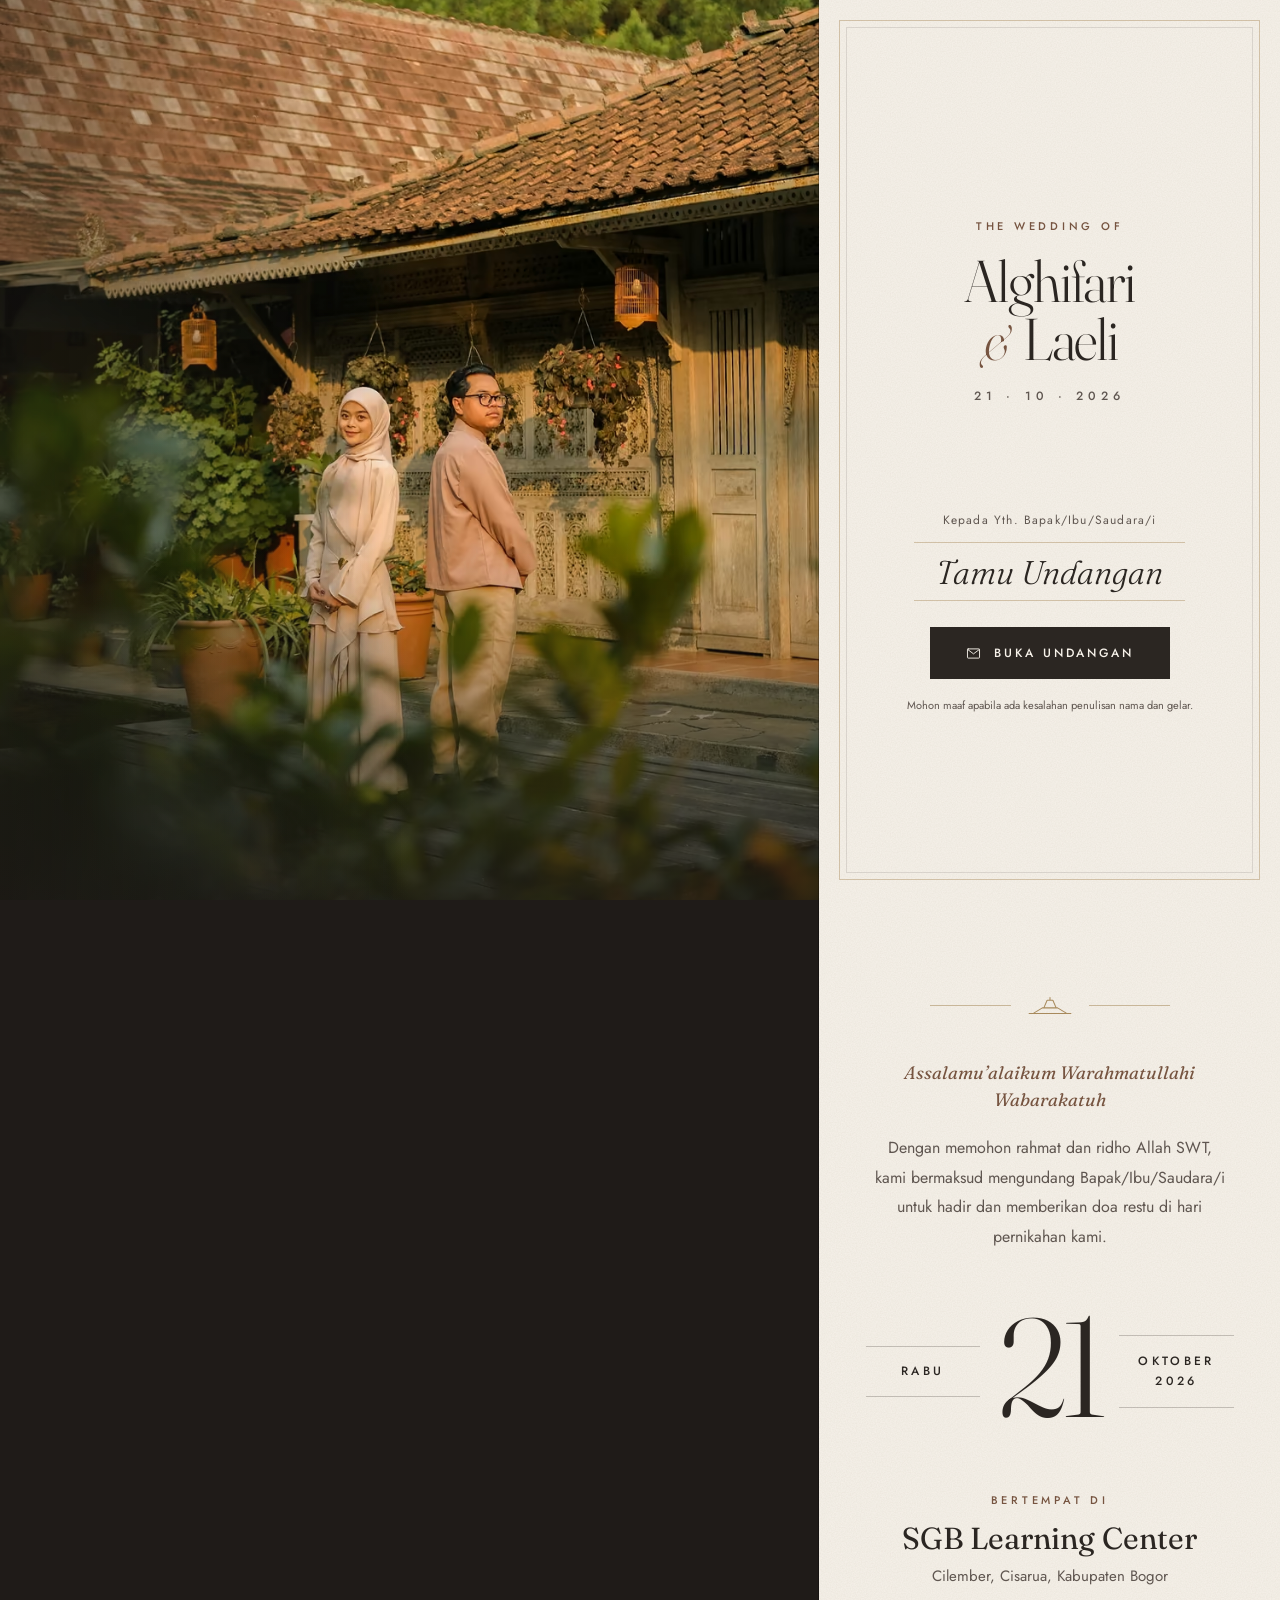
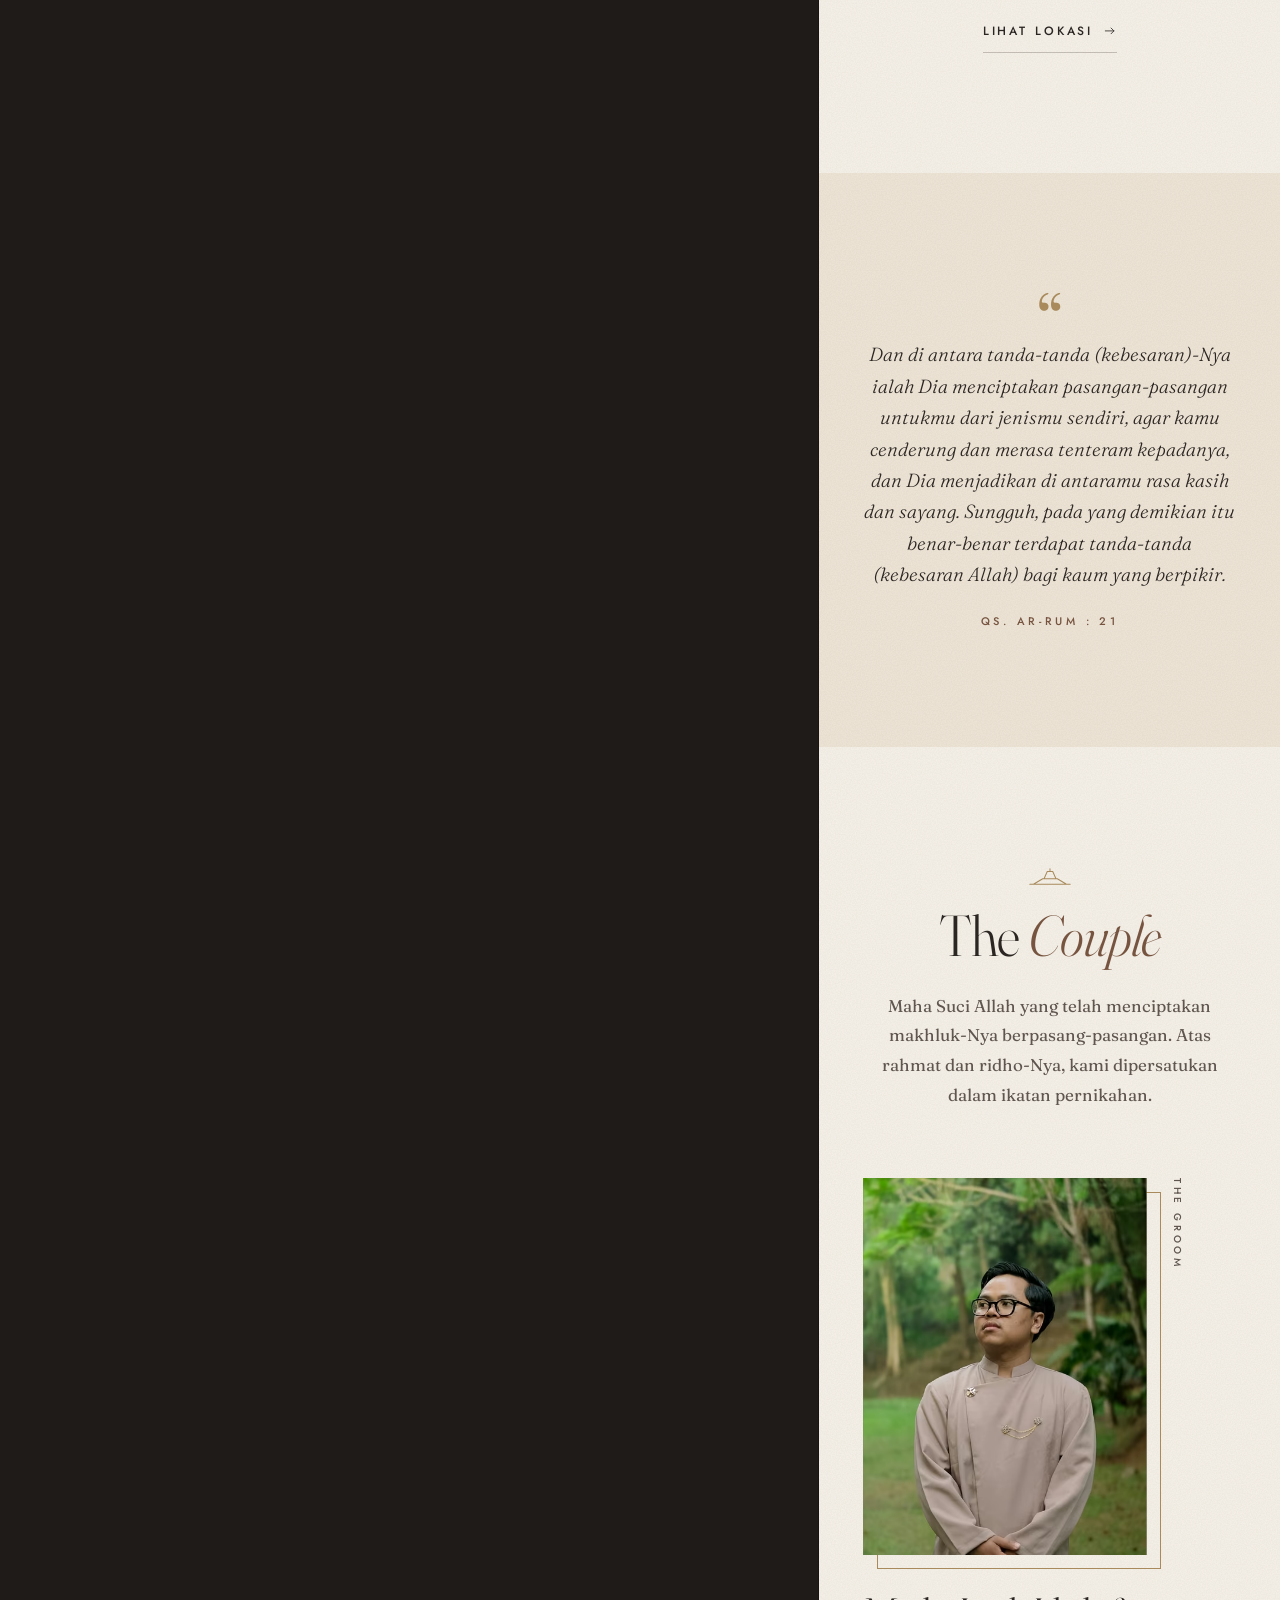
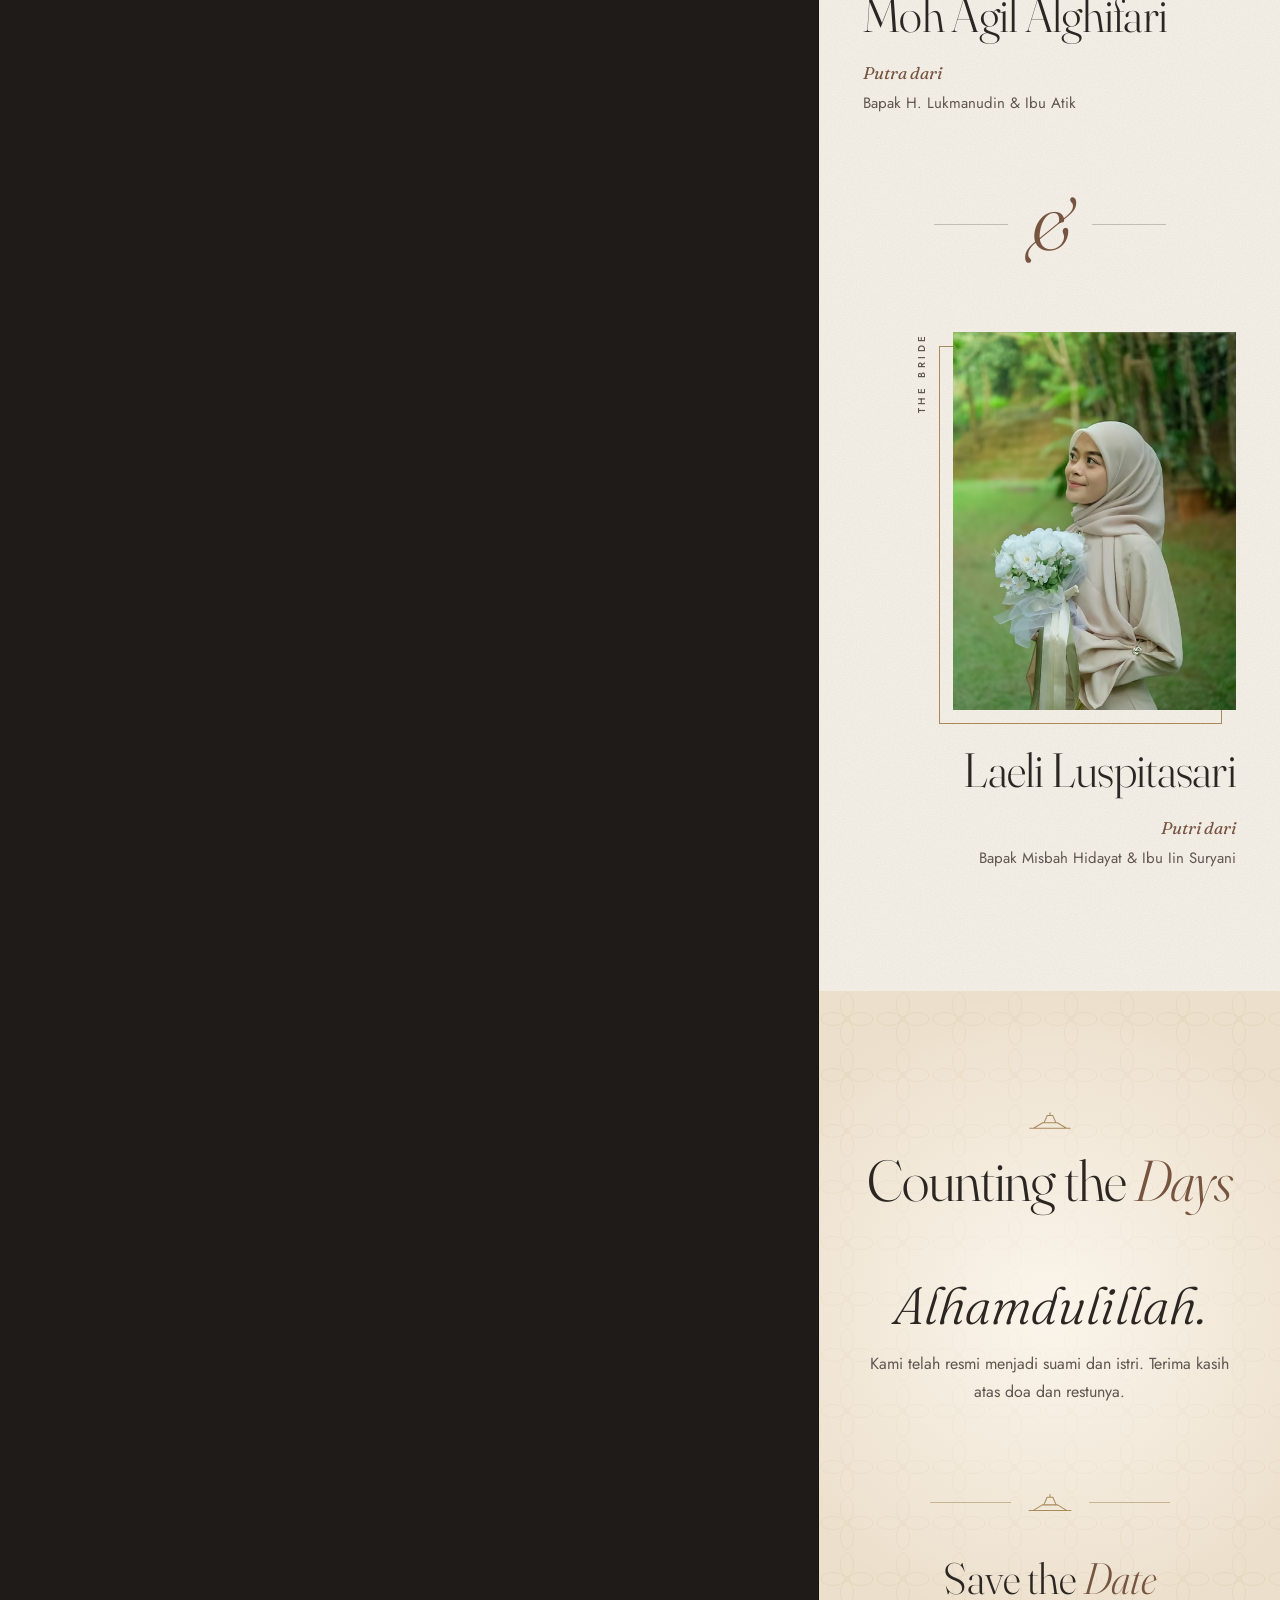
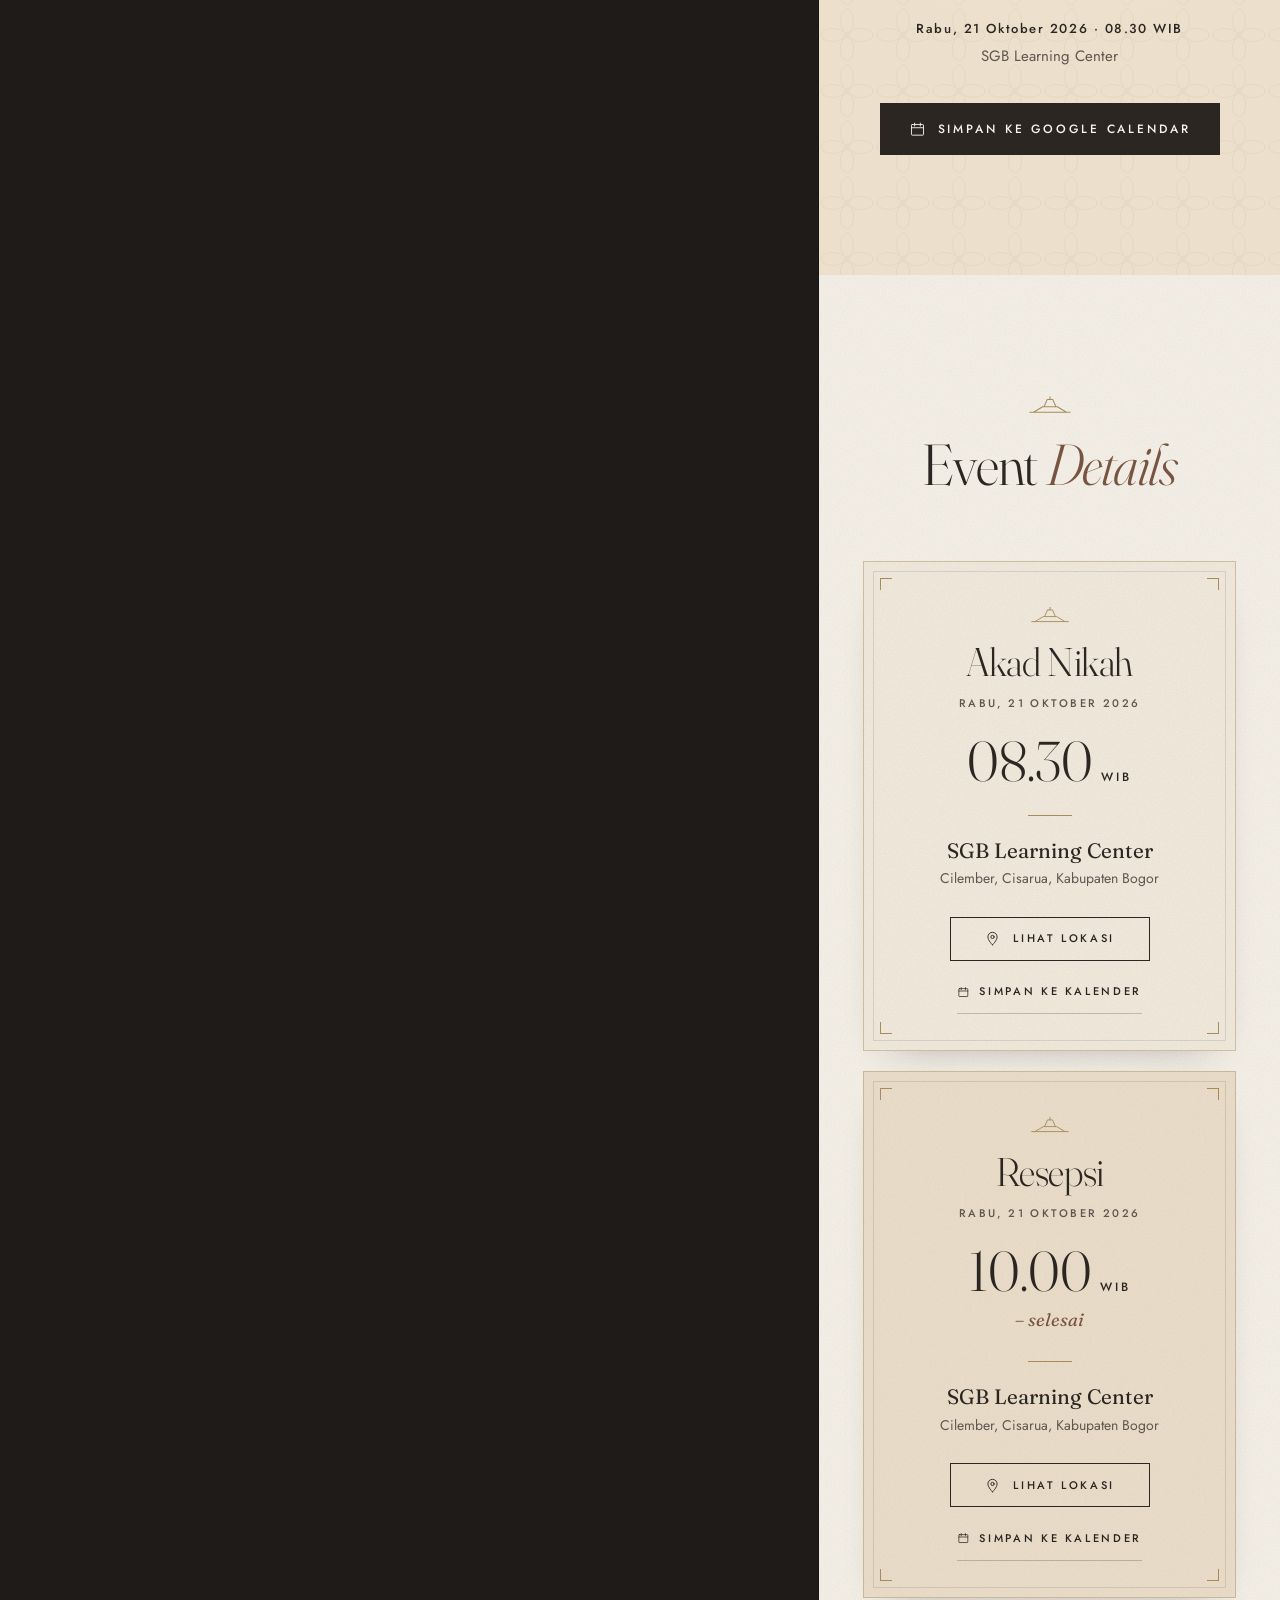
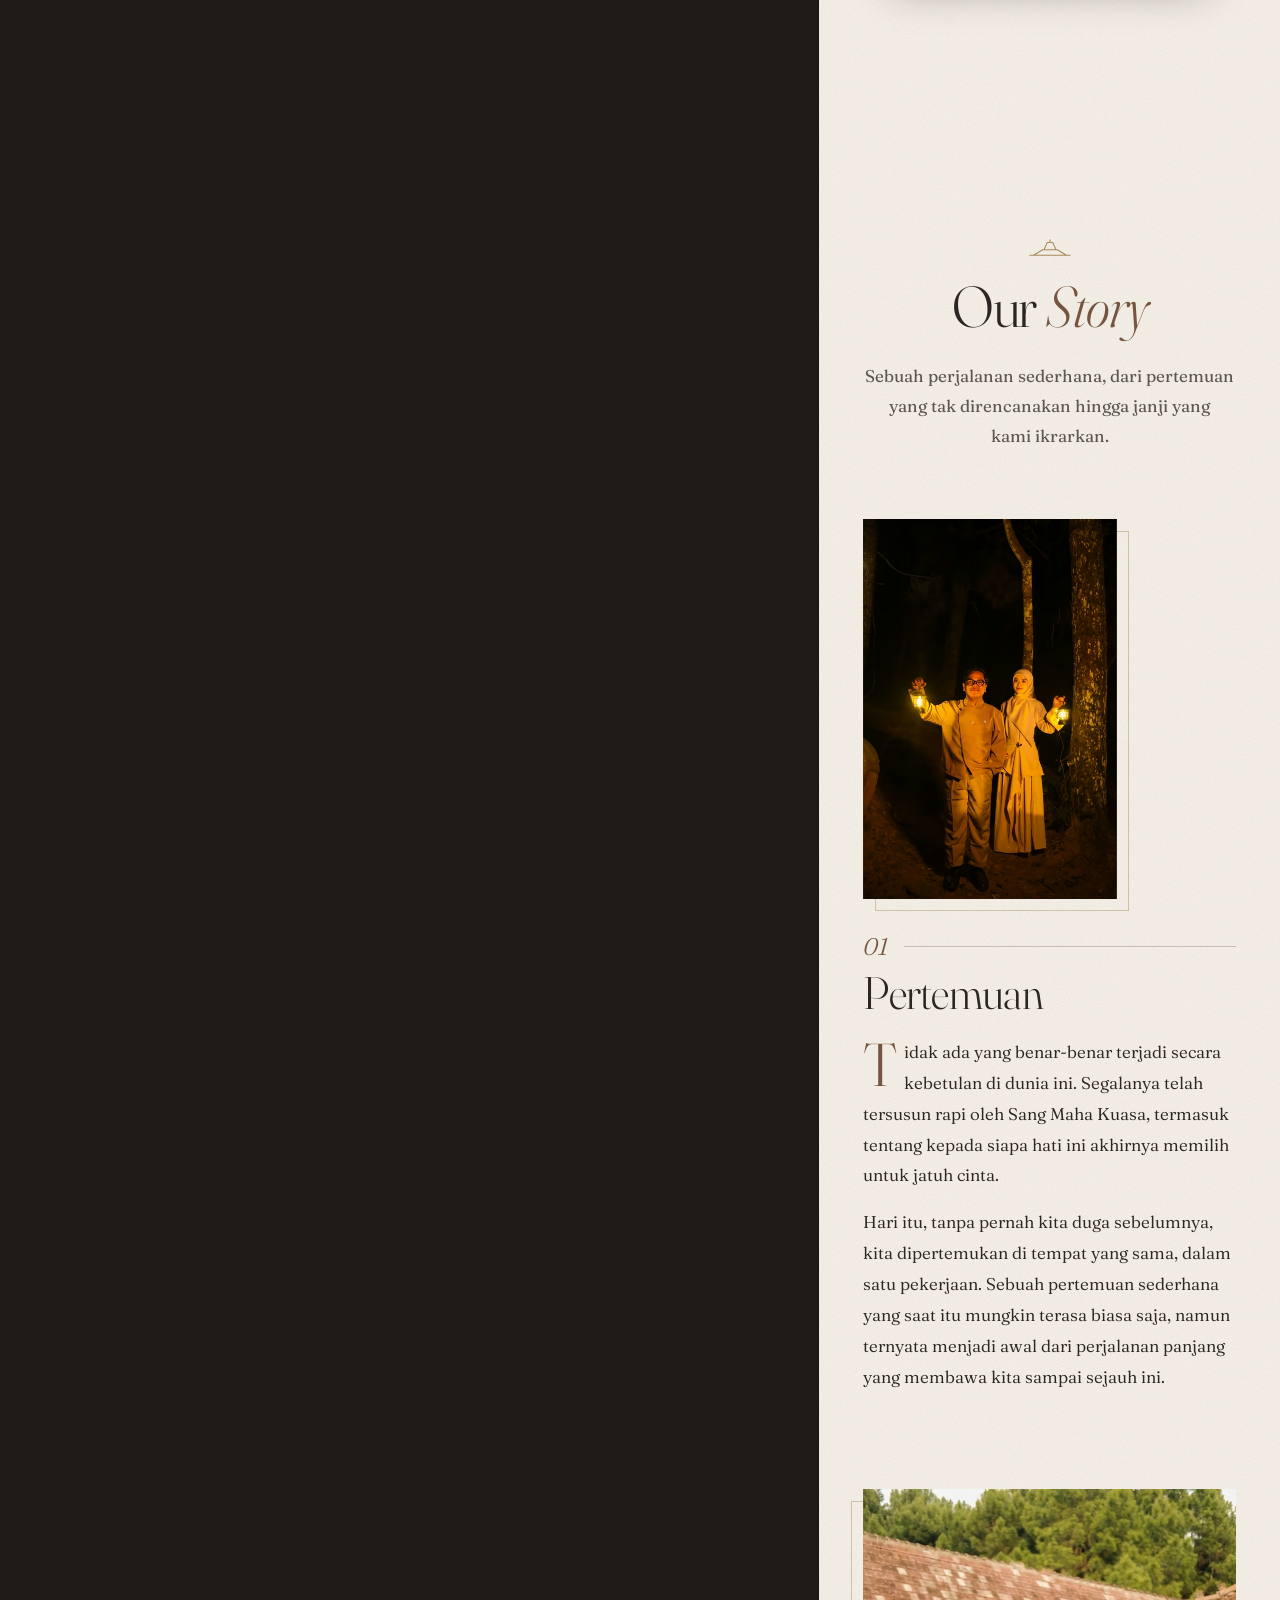
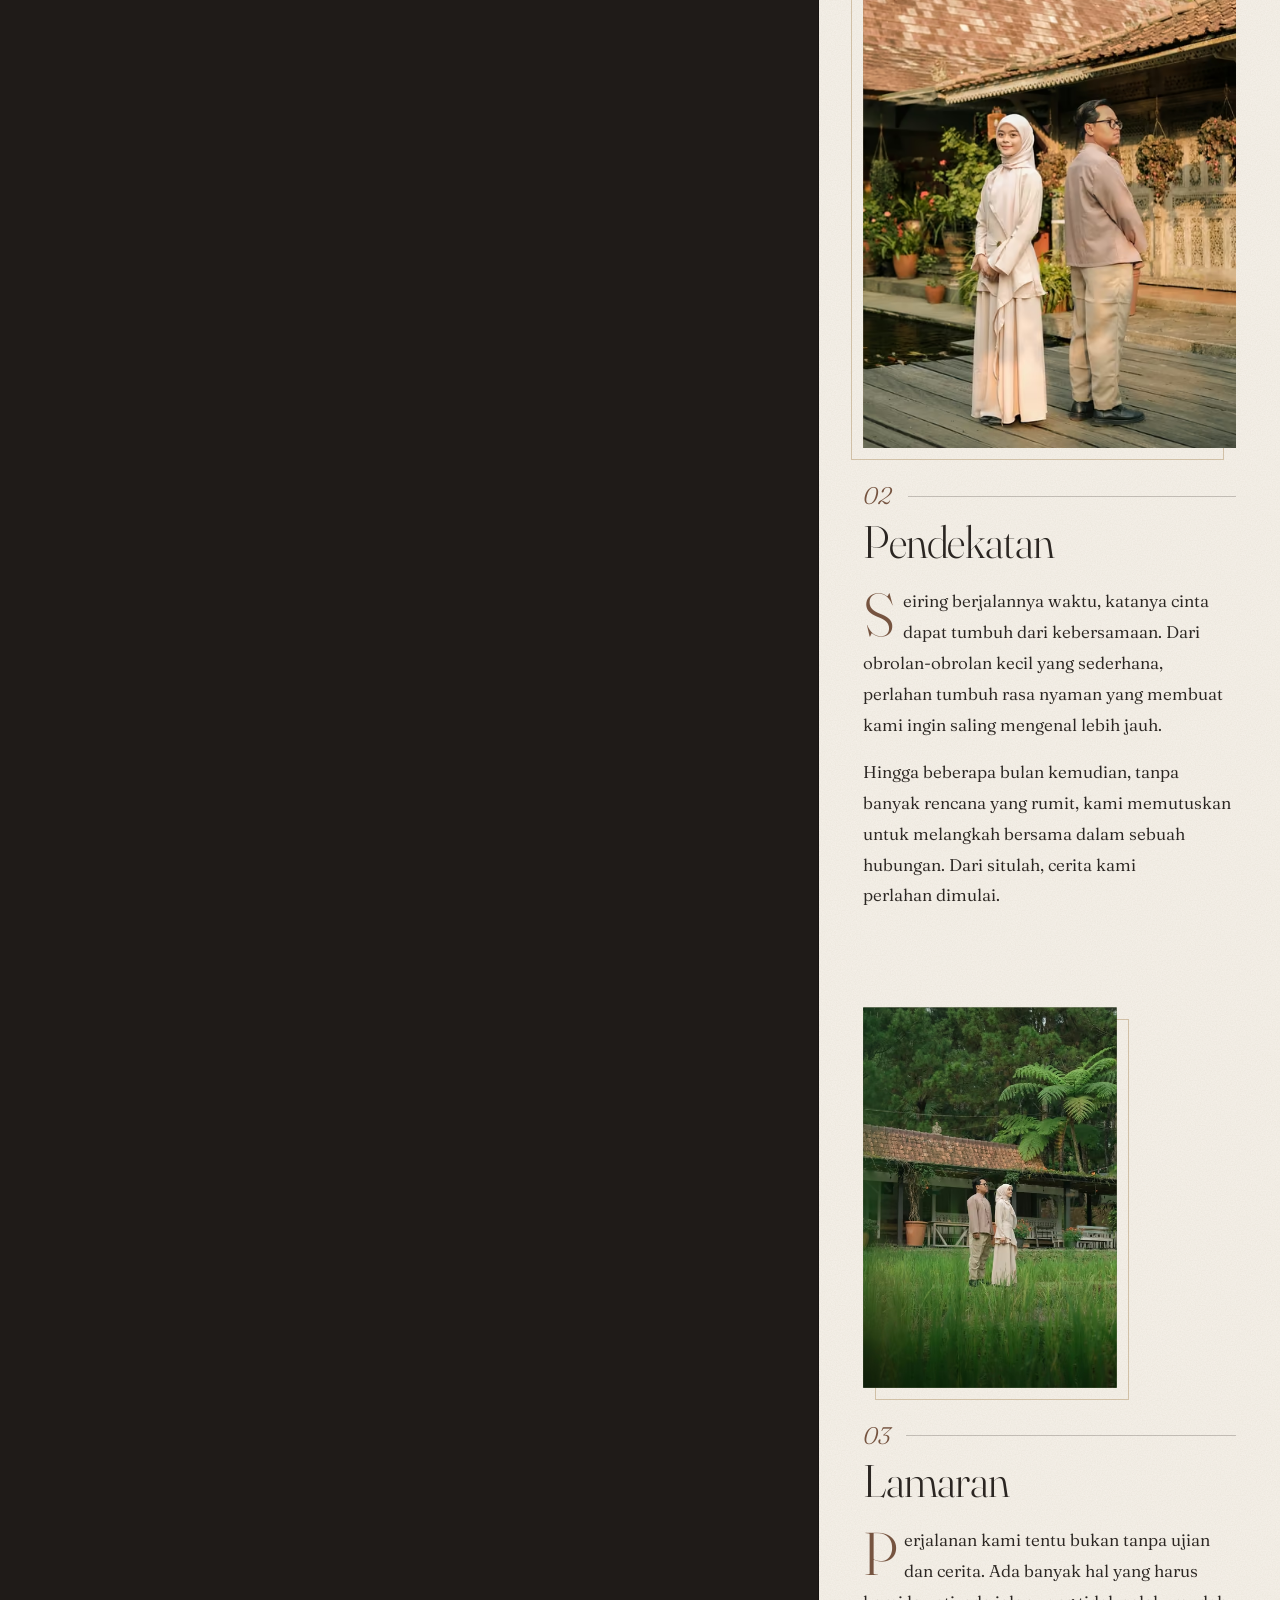
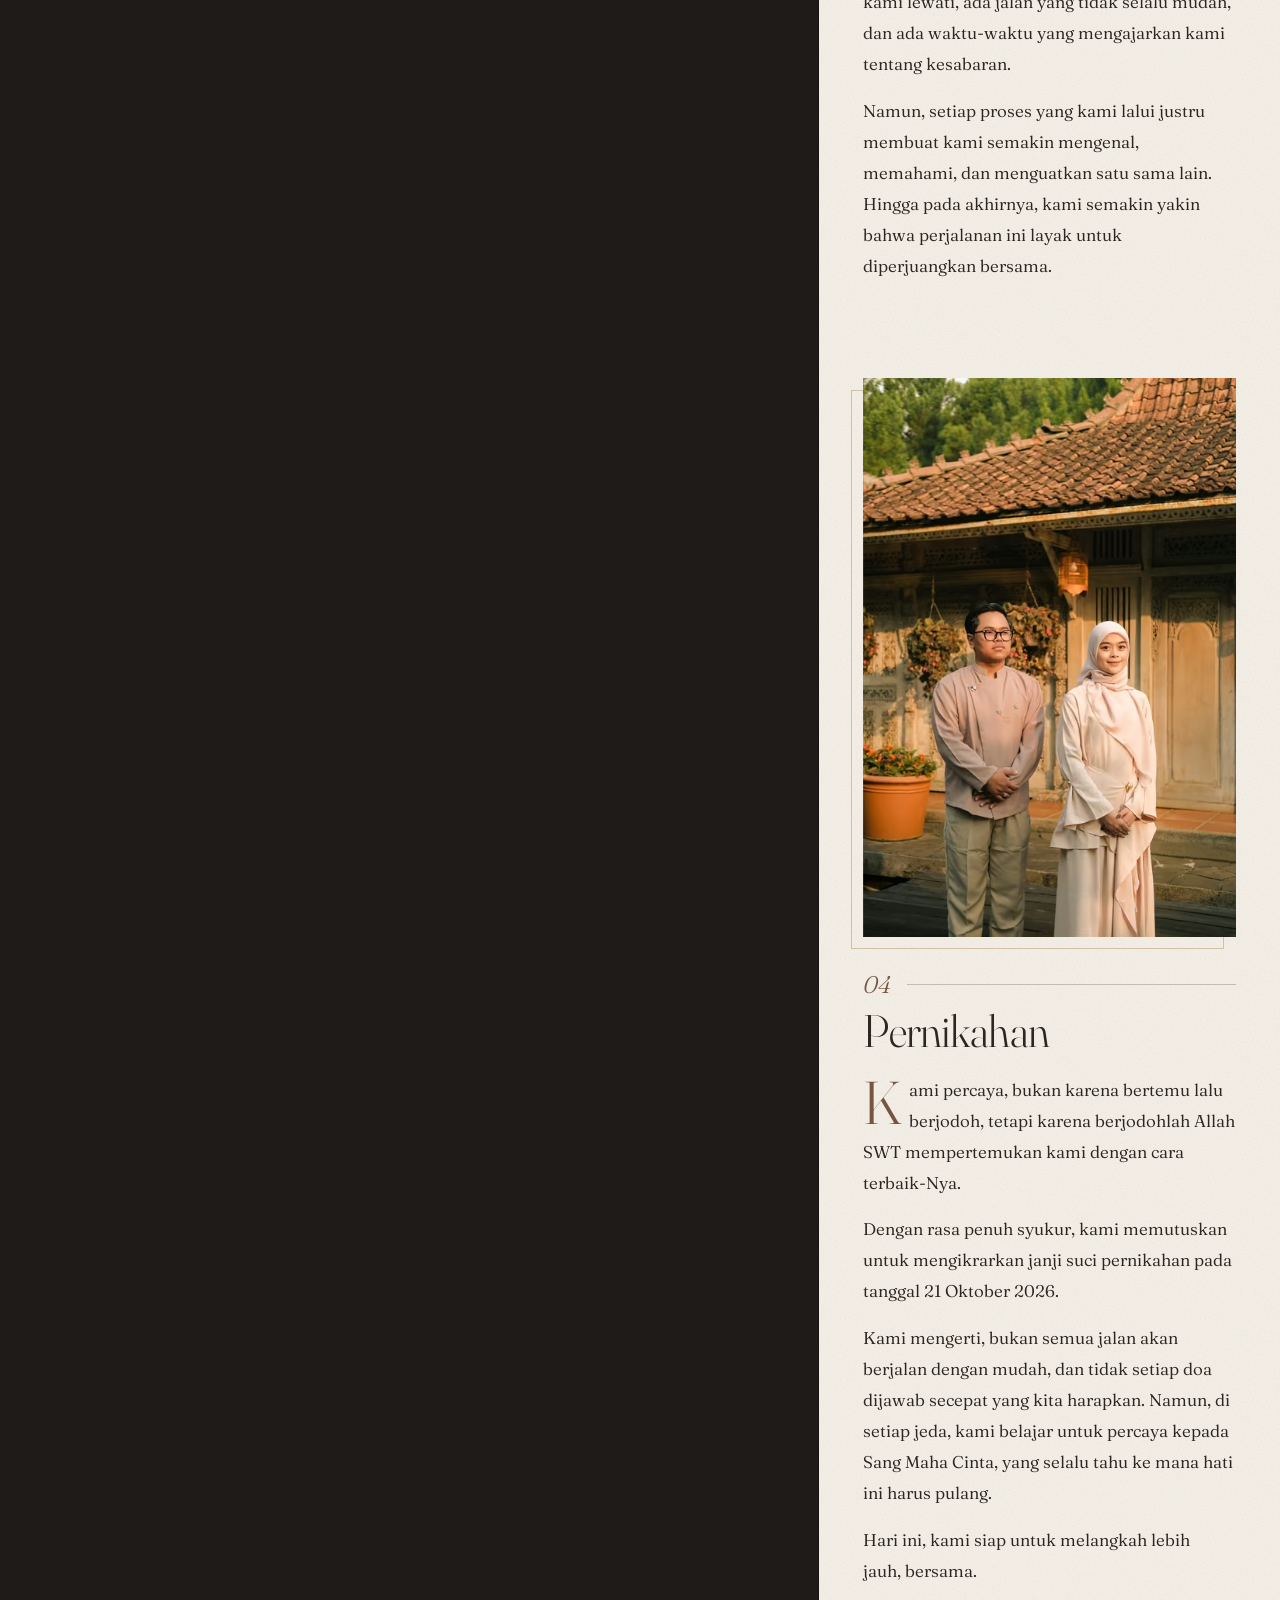
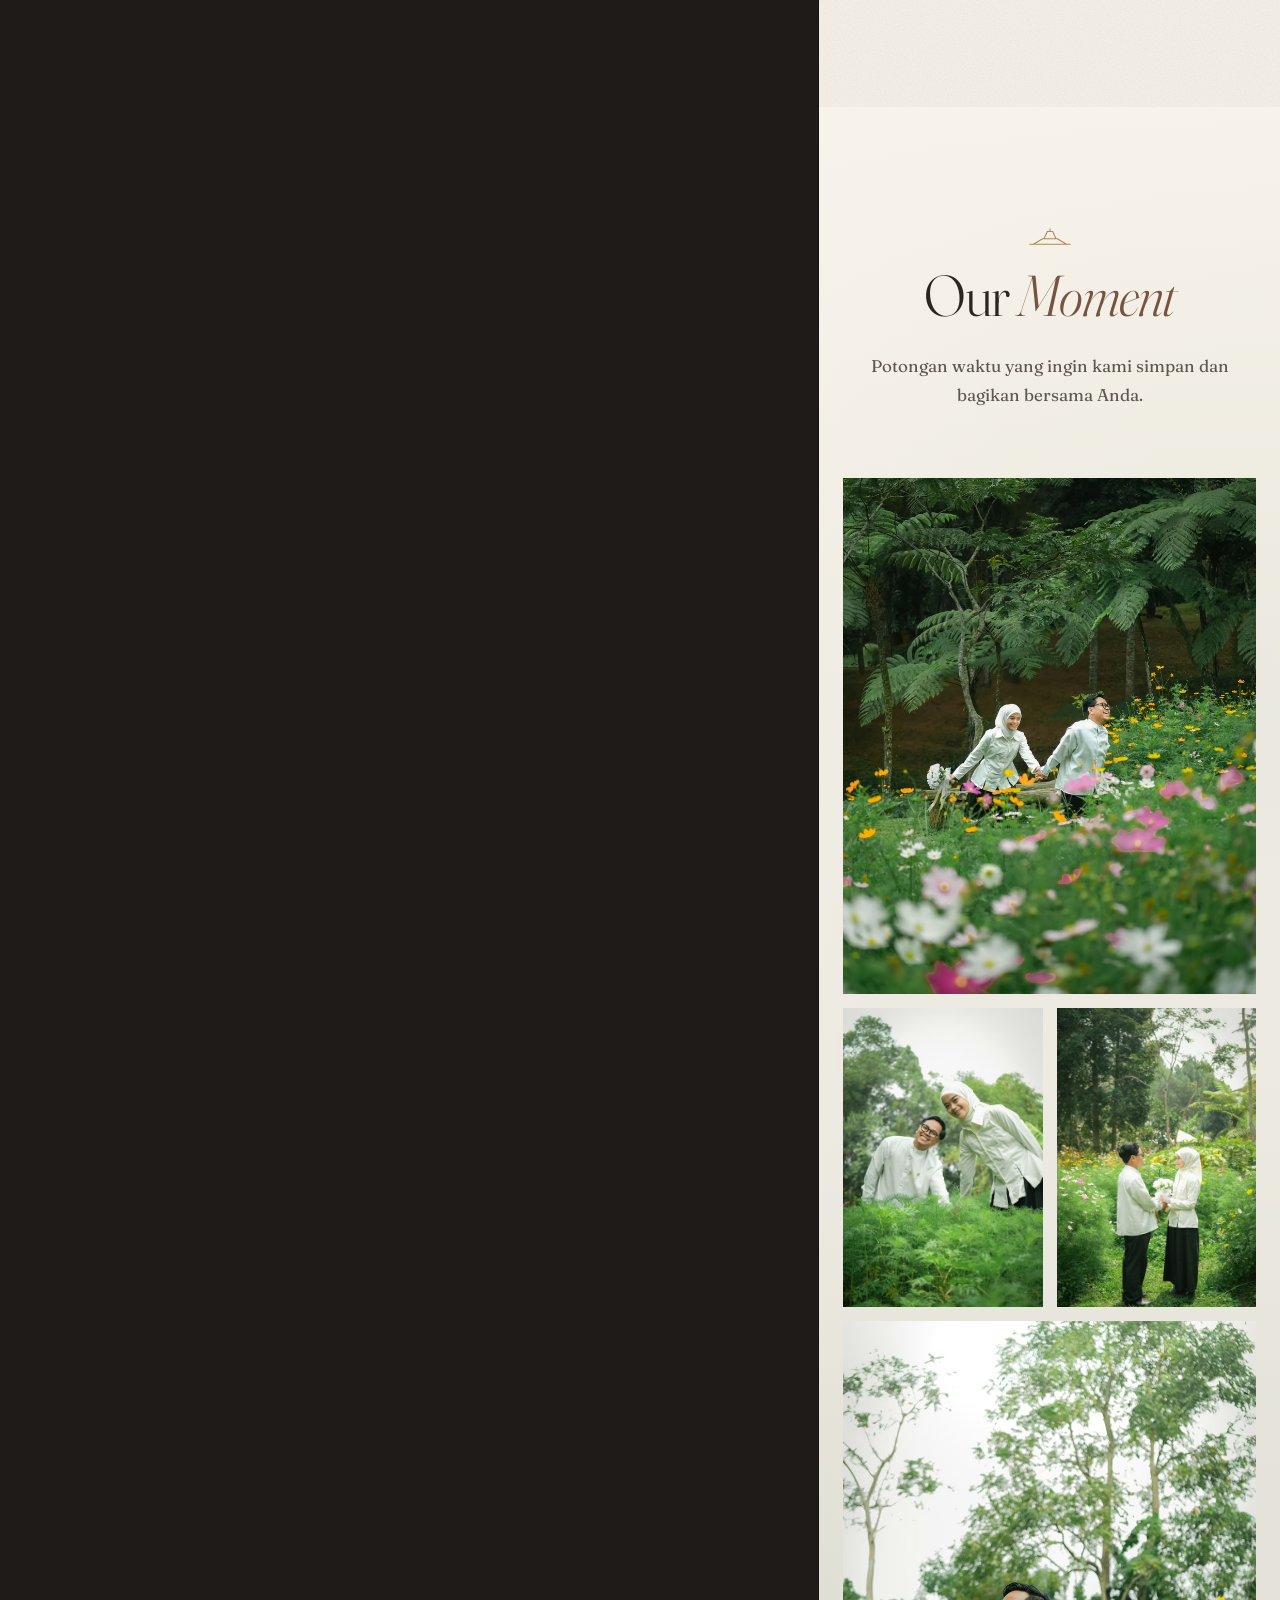
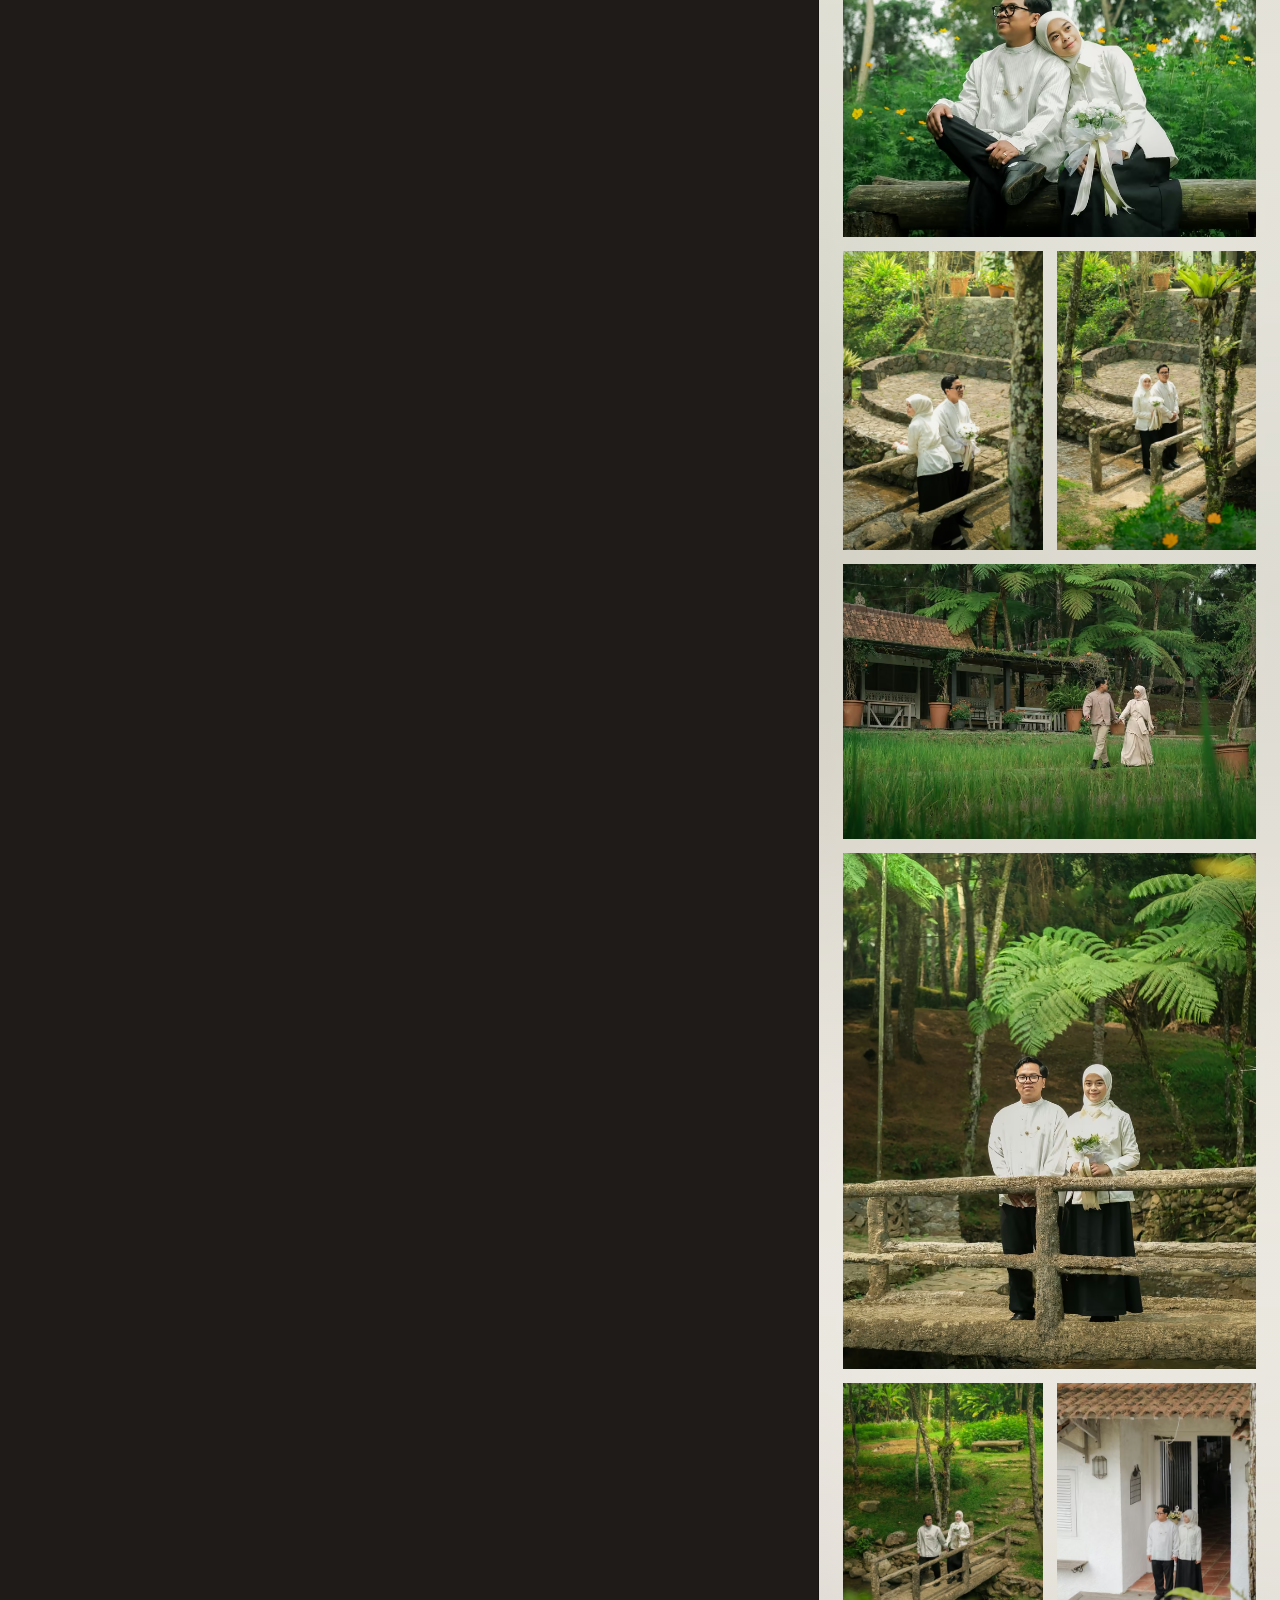
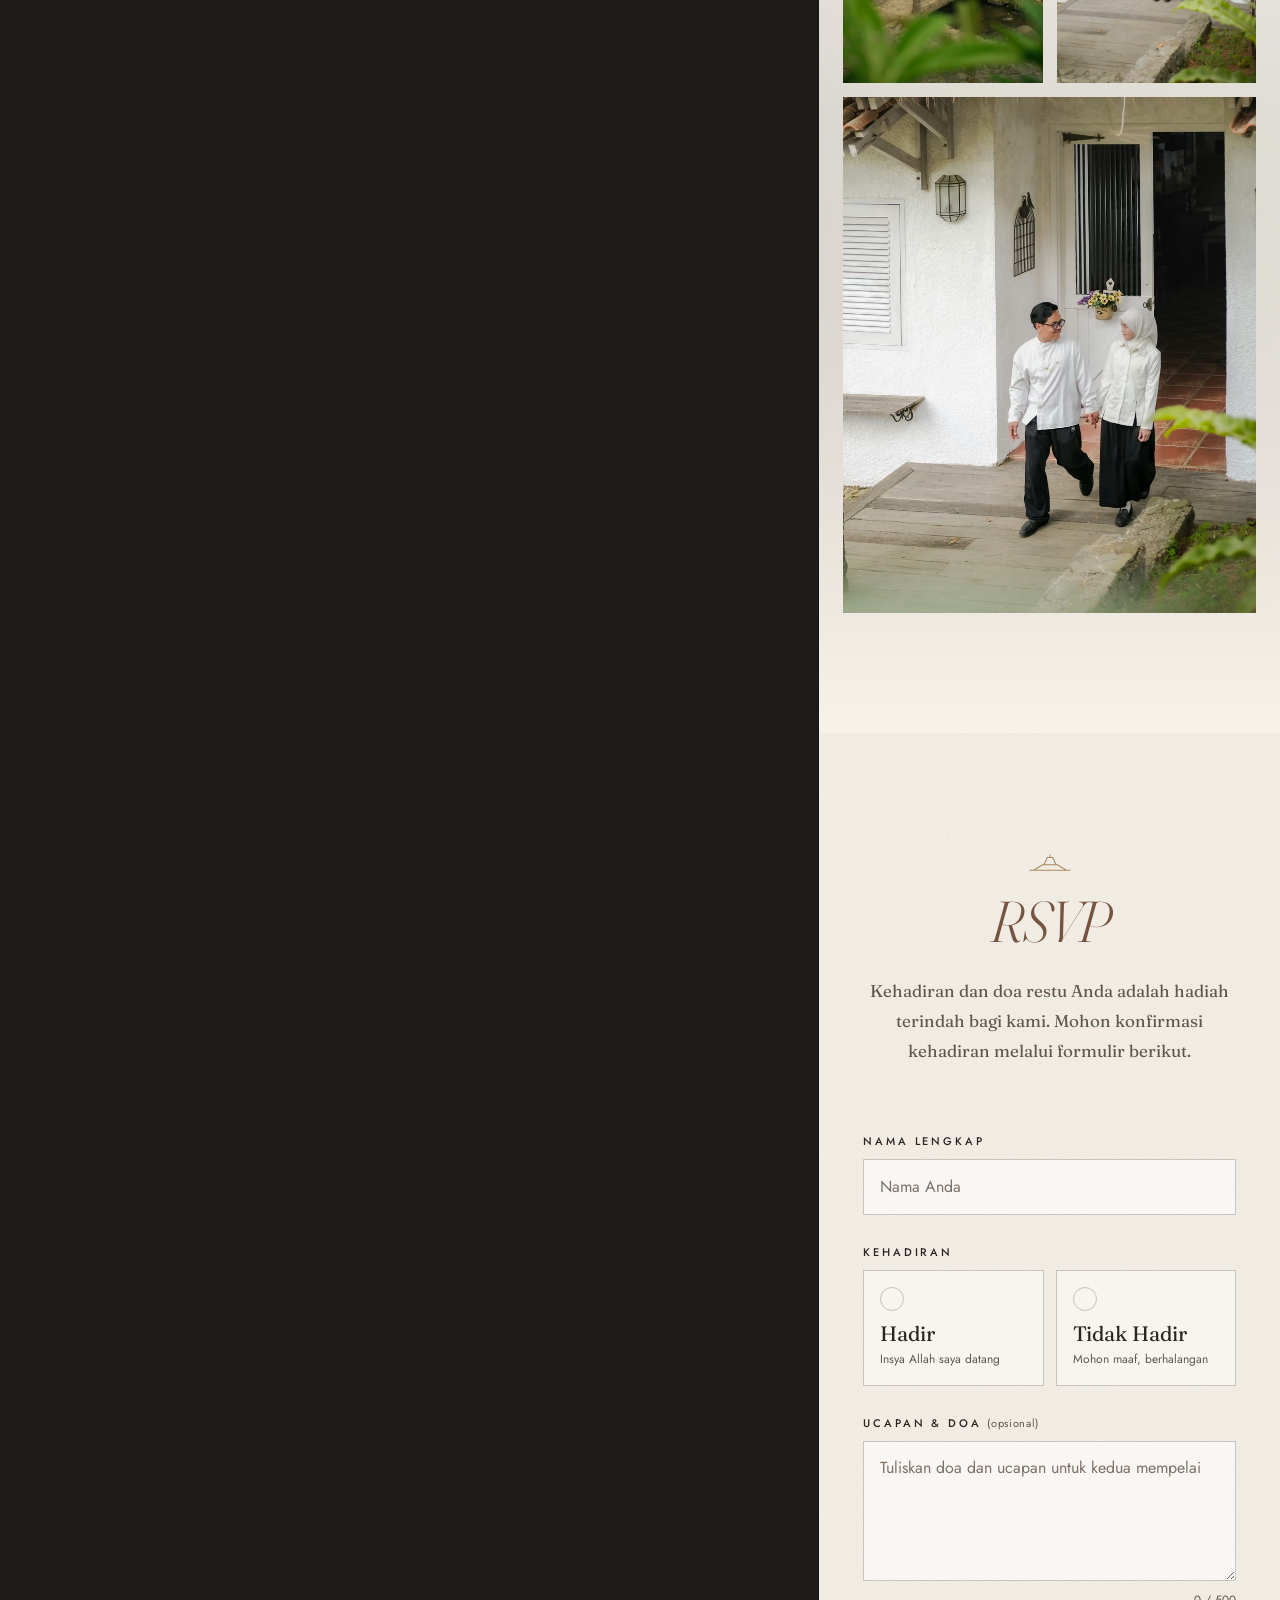
==== commit 84d940c3: "Revision round 2: verse, account number, gallery - Verse: text 1.0625-1.1875rem (~18px on 360-430px," ====
--- a/index.html
+++ b/index.html
@@ -294,7 +294,7 @@
           <p class="sec-lead" data-bind="copy.galleryIntro">Potongan waktu yang ingin kami simpan dan bagikan bersama Anda.</p>
         </header>
       </div>
-      <div class="mosaic" id="gallery-grid" data-stagger="90"></div>
+      <ul class="mosaic" id="gallery-grid" data-stagger="80"></ul>
     </section>
 
     <!-- 11 · RSVP -->
--- a/css/main.css
+++ b/css/main.css
@@ -396,14 +396,29 @@
 .venue-line__addr { margin: 0.4rem 0 1.25rem; font-size: 0.9375rem; color: var(--c-ink-soft); }
 
 /* ================================================================ VERSE == */
-.verse { text-align: center; padding-block: clamp(4.5rem, 18vw, 6.5rem); }
-.verse__fig { max-width: 31rem; }
-.verse__mark { display: block; height: 2.6rem; font-family: var(--f-display); font-size: 5.5rem; line-height: 0.9; color: var(--c-brass); }
+/* One centred block (ornament, verse, source): equal top/bottom padding on the
+   96–128px rhythm, a ~31rem measure, balanced lines. On desktop it centres in the
+   invitation column because the section itself lives in that column. */
+.verse {
+  display: grid; place-items: center; text-align: center;
+  padding-block: clamp(6rem, 4.6rem + 5vw, 7.5rem);
+}
+.verse__fig {
+  display: flex; flex-direction: column; align-items: center;
+  width: 100%; max-width: calc(31rem + 2 * var(--gutter)); margin: 0 auto;
+}
+.verse__mark {
+  display: block; height: 0.42em; margin-bottom: 1.1rem; overflow: visible;
+  font-family: var(--f-display); font-size: 4.25rem; line-height: 0.82; color: var(--c-brass);
+}
 .verse__text p {
   font-family: var(--f-display); font-style: italic; font-weight: 300;
-  font-size: clamp(1.125rem, 4.9vw, 1.25rem); line-height: 1.75; color: var(--c-ink); text-wrap: pretty;
-}
-.verse__src { margin-top: 1.75rem; font: 500 0.6875rem/1 var(--f-sans); letter-spacing: 0.34em; text-transform: uppercase; color: var(--c-clay); }
+  font-variation-settings: "opsz" 18;            /* text optical size, not display */
+  font-size: clamp(1.0625rem, 1rem + 0.5vw, 1.1875rem);   /* ≈1.125rem on 360–430px · 1.1875rem from tablet up */
+  line-height: 1.65; color: var(--c-ink); text-wrap: balance;
+}
+.verse__text p[dir="rtl"], .verse__text [lang="ar"] { font-size: 1.15em; line-height: 1.95; }
+.verse__src { margin-top: 1.6rem; font: 500 0.6875rem/1 var(--f-sans); letter-spacing: 0.34em; text-transform: uppercase; color: var(--c-clay); }
 
 /* =============================================================== COUPLE == */
 .person {
@@ -554,23 +569,22 @@
   background: linear-gradient(180deg, var(--c-ivory) 0%, rgba(247, 242, 234, 0.6) 16%, rgba(247, 242, 234, 0.45) 50%,
     rgba(247, 242, 234, 0.6) 84%, var(--c-ivory) 100%);
 }
-.mosaic { max-width: 34rem; margin-inline: auto; padding-inline: calc(var(--gutter) + var(--safe-l)) calc(var(--gutter) + var(--safe-r)); }
-.mosaic__group { display: grid; grid-template-columns: 1fr 1fr; gap: 1rem; align-items: start; }
-.mosaic__col, .mosaic__row { display: grid; gap: 1.25rem; margin: 0; padding: 0; list-style: none; }
-.mosaic__col--2 { padding-top: 3rem; }           /* gentle stagger, like prints laid on a table */
-.mosaic__row { margin-block: 1.25rem; }
-.mosaic__btn {
-  display: block; width: 100%; padding: 5px; border: 0; cursor: zoom-in;
-  background: var(--c-print);
-  box-shadow: 0 16px 32px -22px rgba(43, 38, 34, 0.5), 0 1px 0 rgba(43, 38, 34, 0.04);
-  transition: transform 0.6s var(--ease-out), box-shadow 0.6s var(--ease-out);
-}
-.mosaic__btn .pic { aspect-ratio: 2 / 3; }
+/* Mosaic restored from the first design (commit 2901493): feature (4:5) · two
+   halves (2:3) · landscape rows (3:2). Same gap in both directions; 24px gutters
+   plus safe-area on phones so no photo touches the screen edge. */
+.mosaic {
+  display: grid; grid-template-columns: 1fr 1fr; gap: 0.625rem;          /* 10px */
+  max-width: 46rem; margin: 0 auto; list-style: none;
+  padding-block: 0; padding-inline: calc(1.5rem + var(--safe-l)) calc(1.5rem + var(--safe-r));
+}
+.mosaic__item { min-width: 0; }
+.mosaic__item--feature, .mosaic__item--wide { grid-column: 1 / -1; }
+.mosaic__btn { display: block; width: 100%; padding: 0; border: 0; background: none; overflow: hidden; cursor: zoom-in; }
+.mosaic__item--feature .pic { aspect-ratio: 4 / 5; }
+.mosaic__item--half .pic { aspect-ratio: 2 / 3; }
 .mosaic__item--wide .pic { aspect-ratio: 3 / 2; }
-@media (hover: hover) {
-  .mosaic__btn:hover { transform: translateY(-3px); box-shadow: 0 22px 40px -22px rgba(43, 38, 34, 0.55); }
-}
-.mosaic__btn:active { transform: scale(0.985); }
+.mosaic .pic img { transition: opacity 0.9s var(--ease-out), transform 1.4s var(--ease-out); }
+@media (hover: hover) { .mosaic__btn:hover img { transform: scale(1.035); } }
 
 /* ================================================================= RSVP == */
 .rsvp__returning { max-width: 26rem; margin: -1.75rem auto 2.25rem; text-align: center; font-family: var(--f-display); font-style: italic; font-size: 0.9375rem; line-height: 1.6; color: var(--c-ink-soft); }
@@ -709,12 +723,20 @@
 }
 .account__top { display: flex; align-items: baseline; justify-content: space-between; gap: 1rem; margin-bottom: 1.6rem; }
 .account__label { font: 500 0.625rem/1.3 var(--f-sans); letter-spacing: 0.3em; text-transform: uppercase; color: var(--c-clay); }
-.account__bank { font-family: var(--f-display); font-style: italic; font-size: 1.4rem; line-height: 1; color: var(--c-ink); }
+.account__bank { font: 600 0.75rem/1.3 var(--f-sans); letter-spacing: 0.26em; text-transform: uppercase; color: var(--c-ink); }
+/* The number is the one thing guests must read and type: a text-size Fraunces
+   (opsz 28, weight 480) instead of the thin display cut, on --c-ink.
+   Fraunces has lining figures by default but no tabular figures (no `tnum`
+   in the font), so every digit sits in an equal 0.66em box (widest digit
+   "0" = 0.655em). That box already includes the 0.04em tracking. */
 .account__number {
-  font-family: var(--f-display); font-weight: 300; font-variation-settings: "opsz" 144;
-  font-size: clamp(1.8rem, 9vw, 2.3rem); line-height: 1.1; letter-spacing: 0.05em;
-  font-variant-numeric: tabular-nums lining-nums; color: var(--c-ink); white-space: nowrap;
-}
+  display: flex; flex-wrap: nowrap; gap: 0.32em;
+  font-family: var(--f-display); font-weight: 480; font-variation-settings: "opsz" 28;
+  font-size: 1.5rem; line-height: 1.2; letter-spacing: 0.04em;
+  font-variant-numeric: lining-nums tabular-nums; color: var(--c-ink); white-space: nowrap;
+}
+.account__group { display: inline-flex; }
+.account__digit { display: inline-block; width: 0.66em; text-align: center; letter-spacing: 0; }
 .account__holder { margin: 0.55rem 0 1.5rem; font: 500 0.75rem/1.4 var(--f-sans); letter-spacing: 0.16em; text-transform: uppercase; color: var(--c-ink-soft); }
 .account__holder span { text-transform: none; letter-spacing: 0.04em; }
 .account__copy {
--- a/css/responsive.css
+++ b/css/responsive.css
@@ -10,7 +10,6 @@
   .choice { grid-template-columns: 1fr; }
   .choice__box { min-height: 0; }
   .timer__num { font-size: 2.3rem; }
-  .account__number { font-size: 1.6rem; }
 }
 
 /* ------------------------------------- short landscape phones (≤ 520px h) -- */
@@ -50,13 +49,10 @@
   .chapter__figure, .chapter--alt .chapter__figure { width: 100%; margin: 0; }
   .chapter--alt .chapter__figure { order: 2; }
 
-  .mosaic { max-width: 40rem; }
-  .mosaic__group { gap: 1.5rem; }
-  .mosaic__col, .mosaic__row { gap: 1.5rem; }
-  .mosaic__col--2 { padding-top: 4rem; }
+  .mosaic { gap: 0.875rem; }                                                /* 14px */
   .events__list { max-width: 44rem; grid-template-columns: 1fr 1fr; align-items: stretch; }
   .accounts { grid-template-columns: 1fr 1fr; }
-  .account__number { font-size: 1.9rem; }
+  .account__number { font-size: 1.75rem; }
 }
 
 /* ======================================== desktop split stage (≥ 1024px) == */
@@ -142,8 +138,6 @@
   .chapter__figure { width: min(68%, 16.5rem); }
   .chapter--alt .chapter__figure { order: 0; margin-left: auto; }
   .events__list { grid-template-columns: 1fr; max-width: 26rem; }
-  .mosaic { max-width: 34rem; }
-  .mosaic__col--2 { padding-top: 3rem; }
 
   .accounts { grid-template-columns: 1fr; }
 
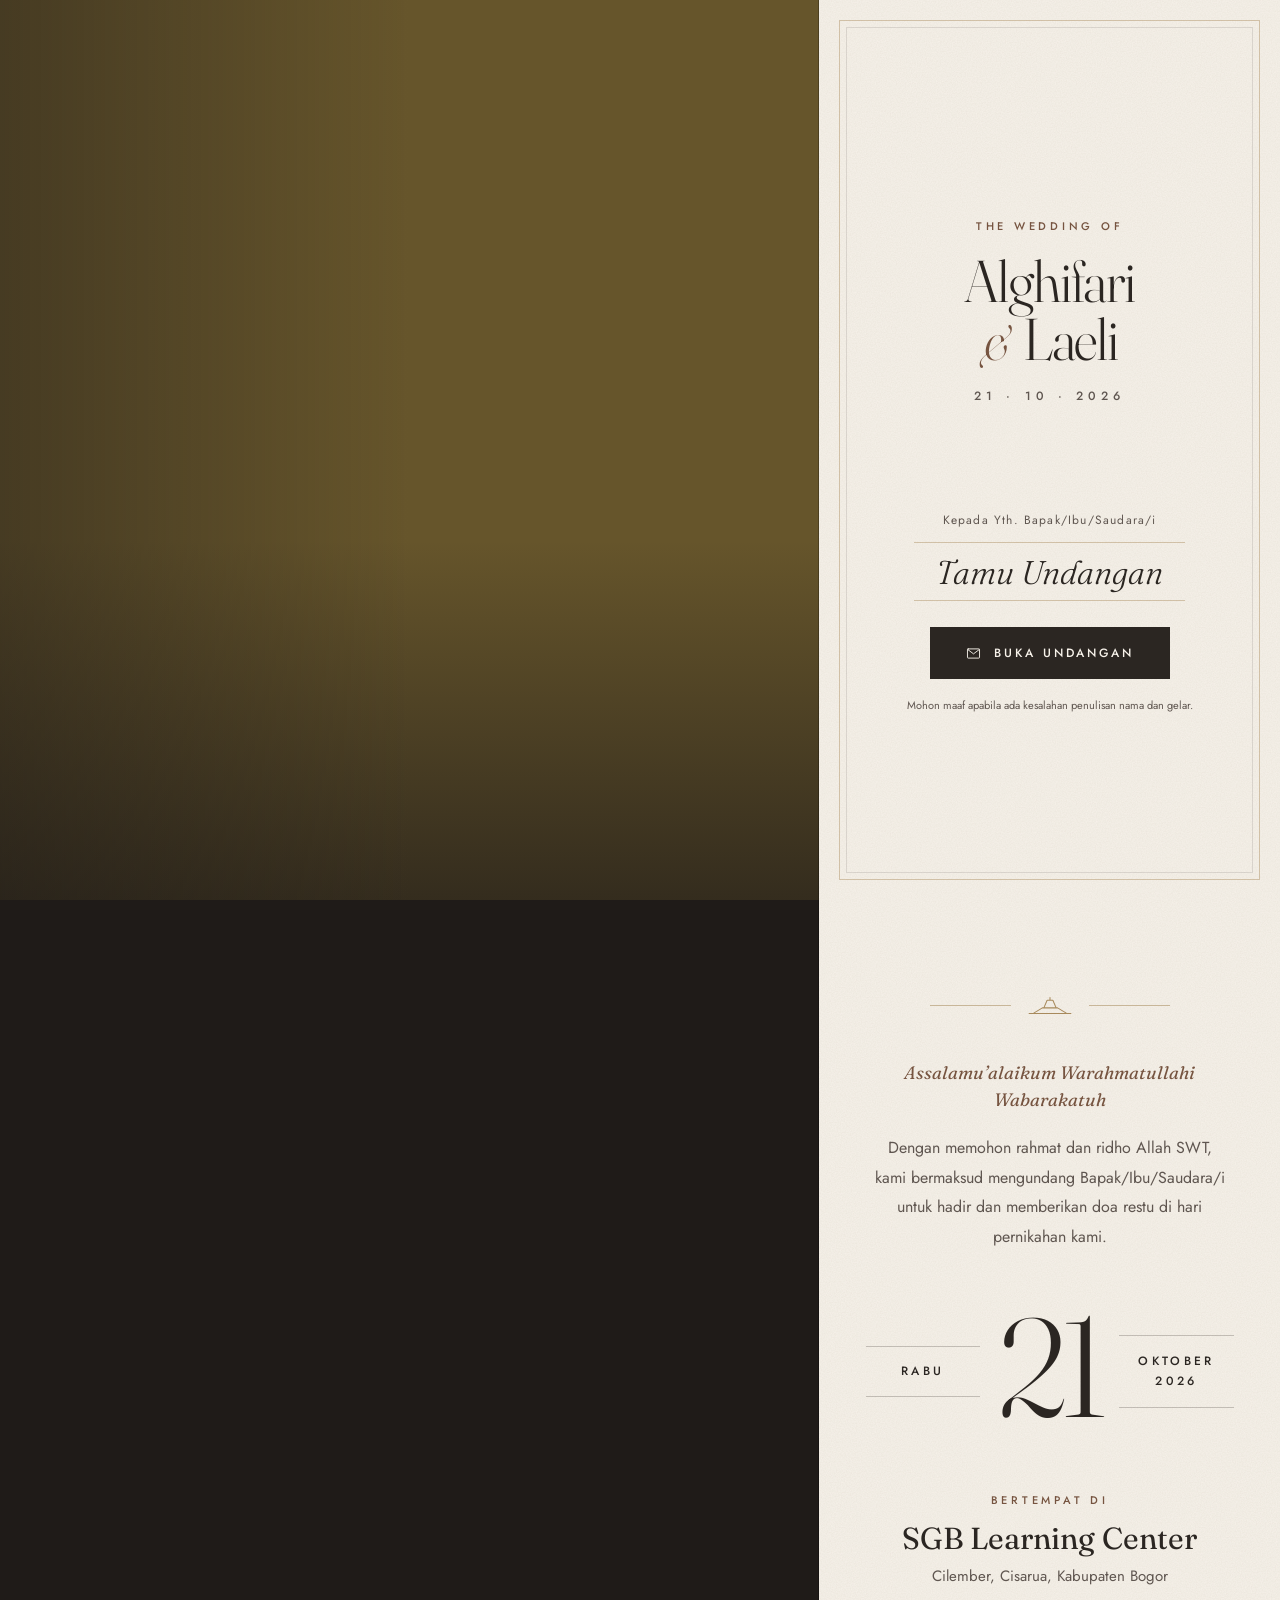
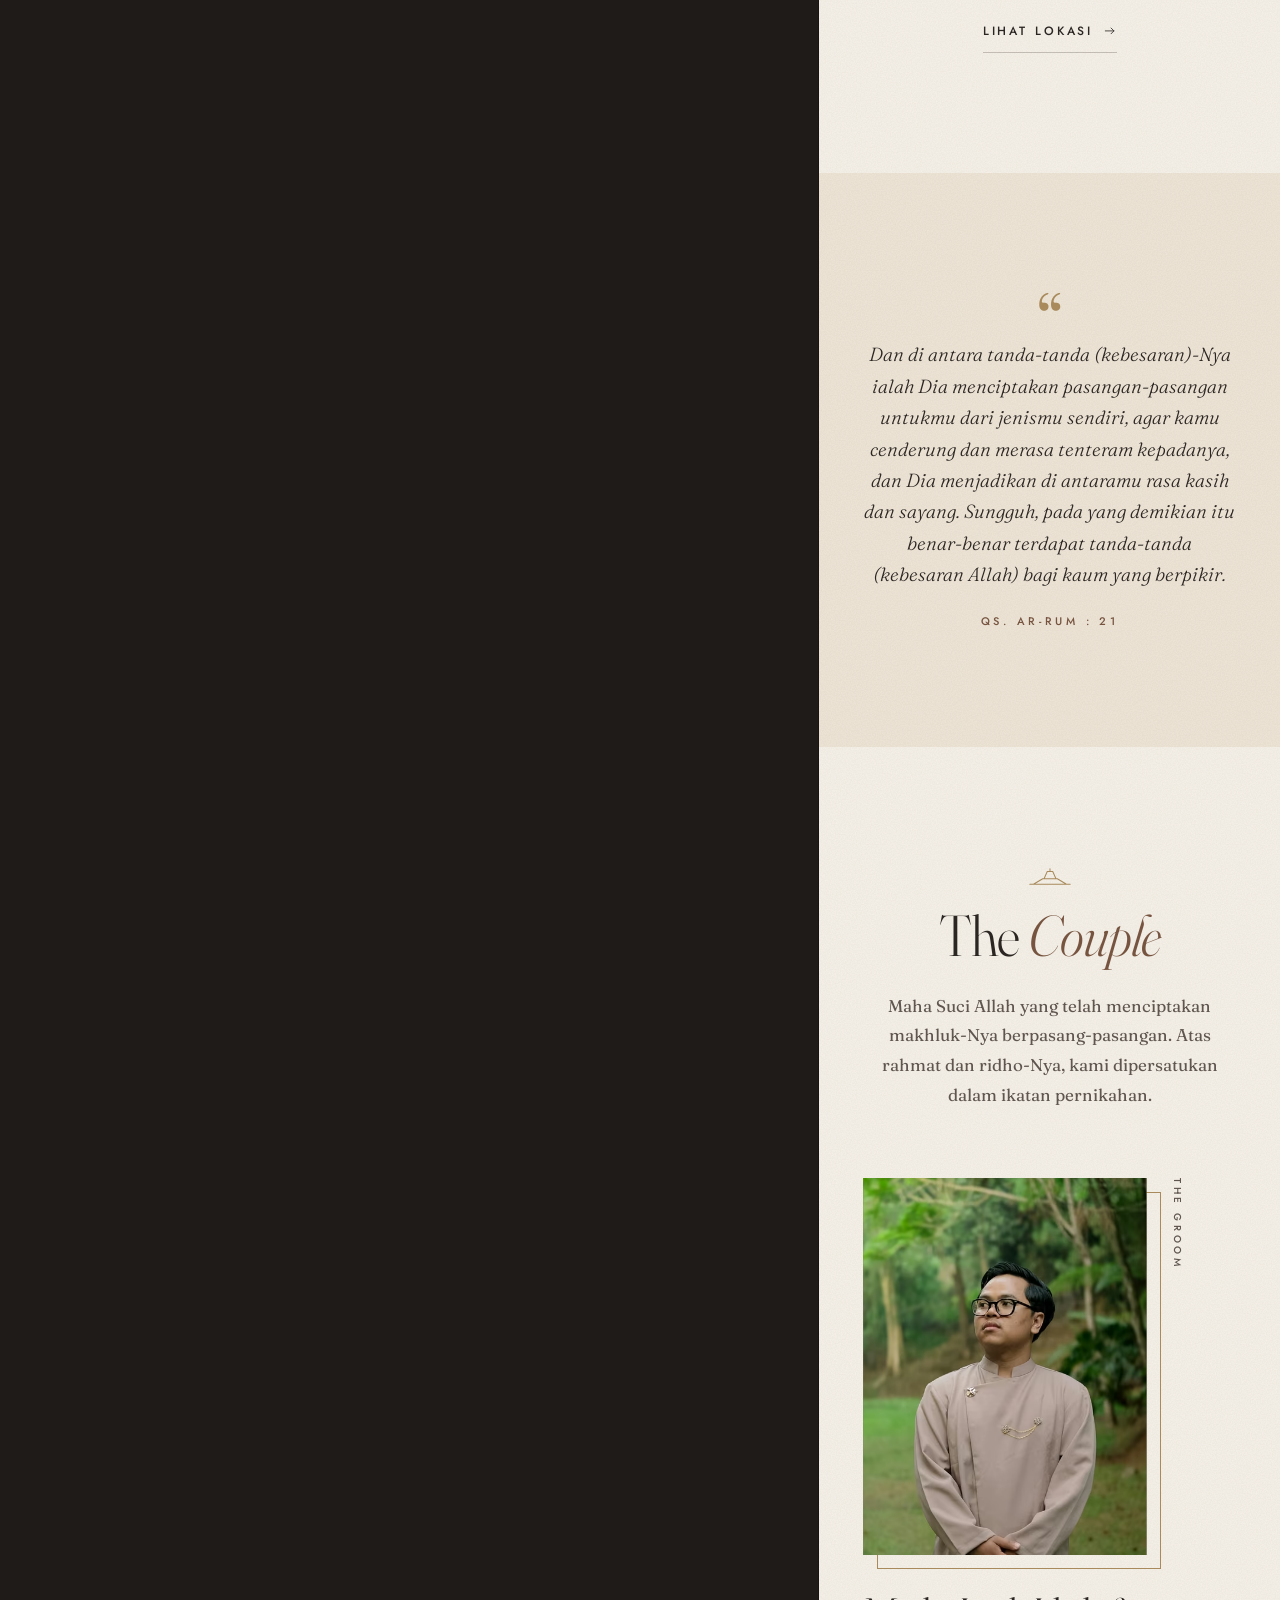
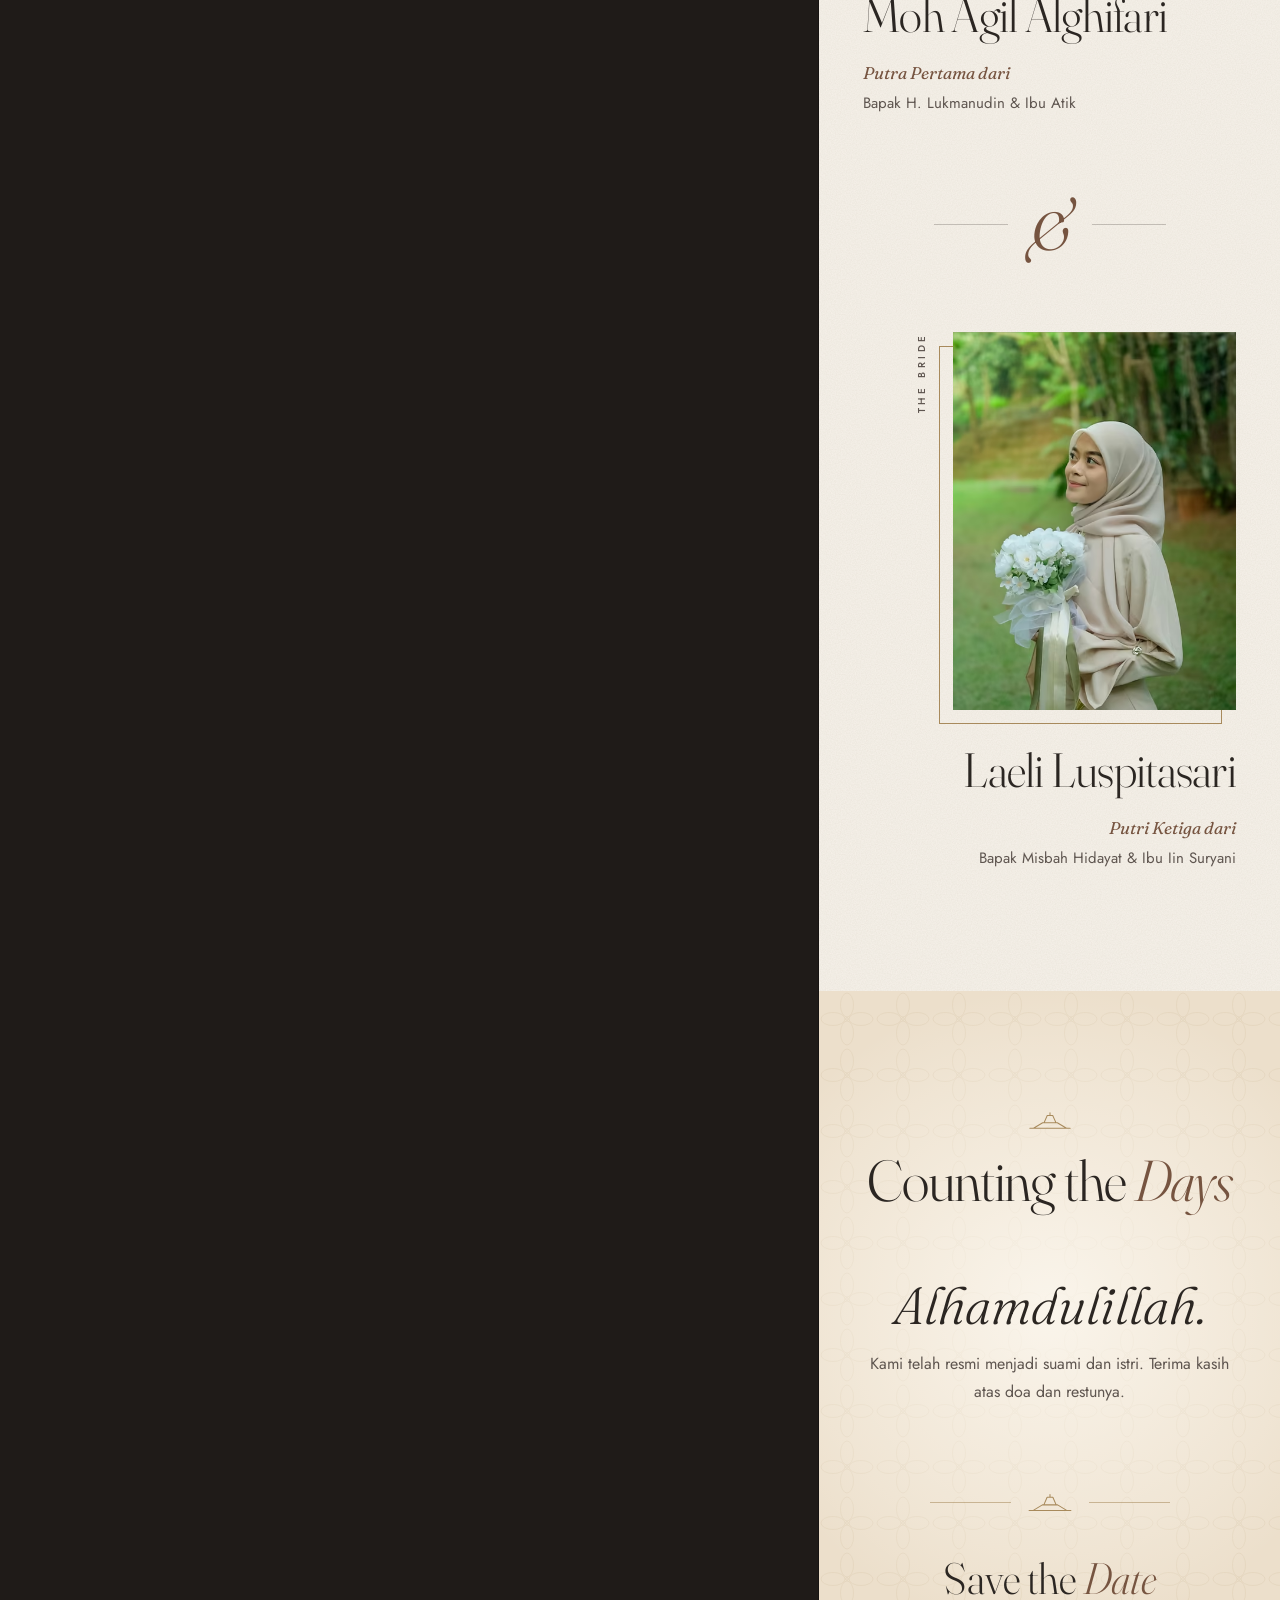
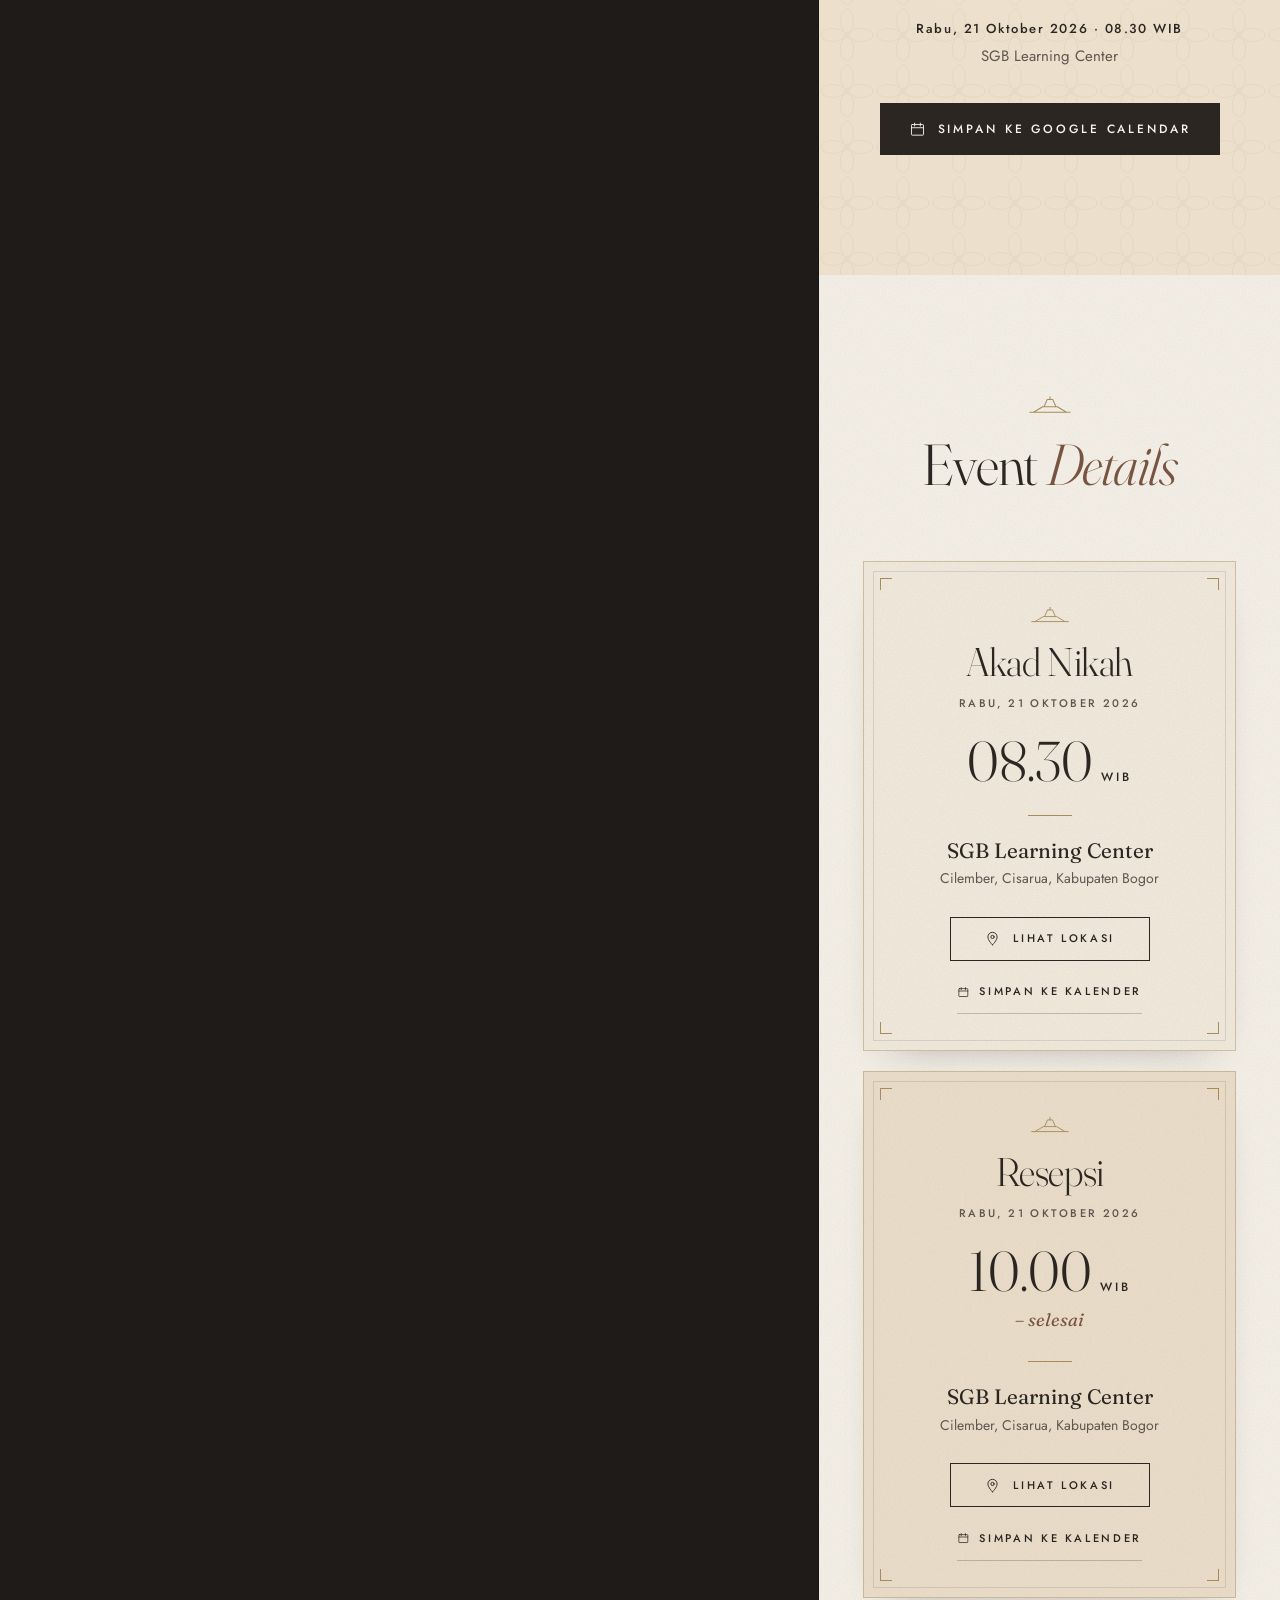
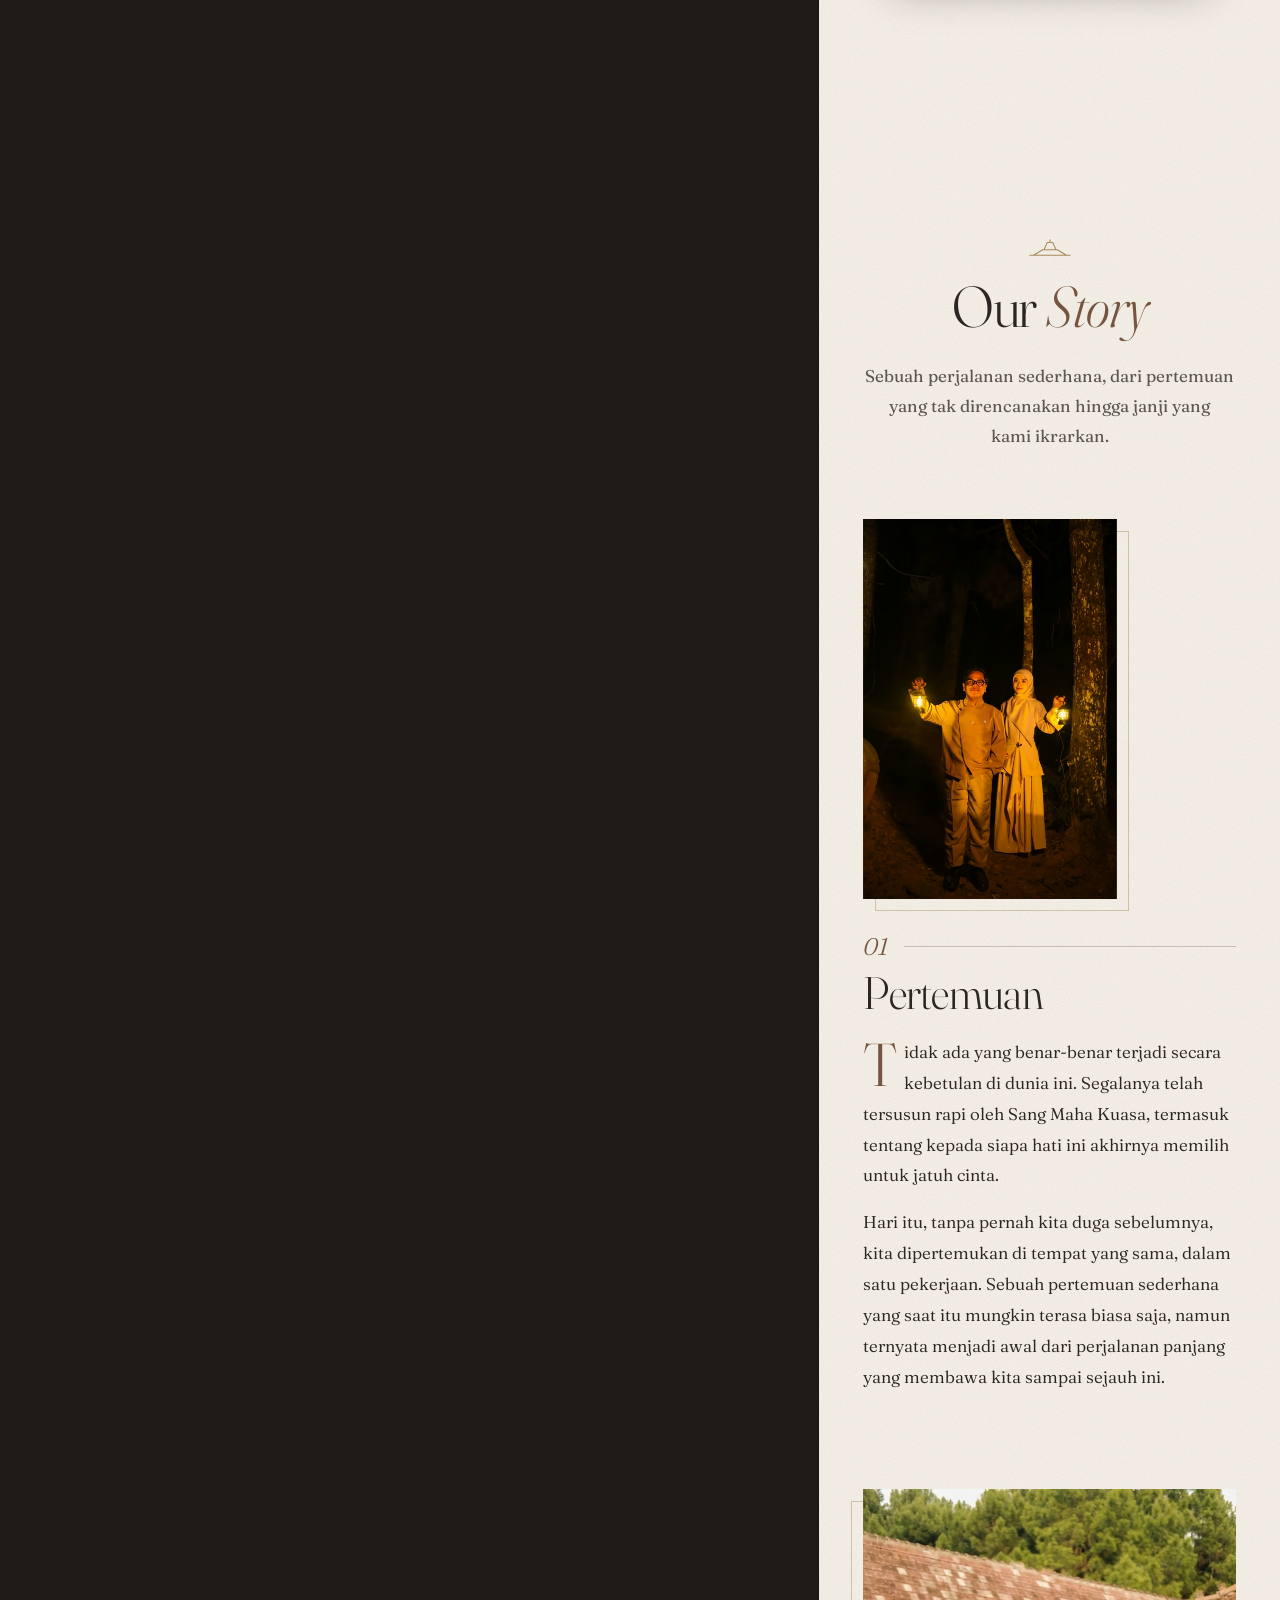
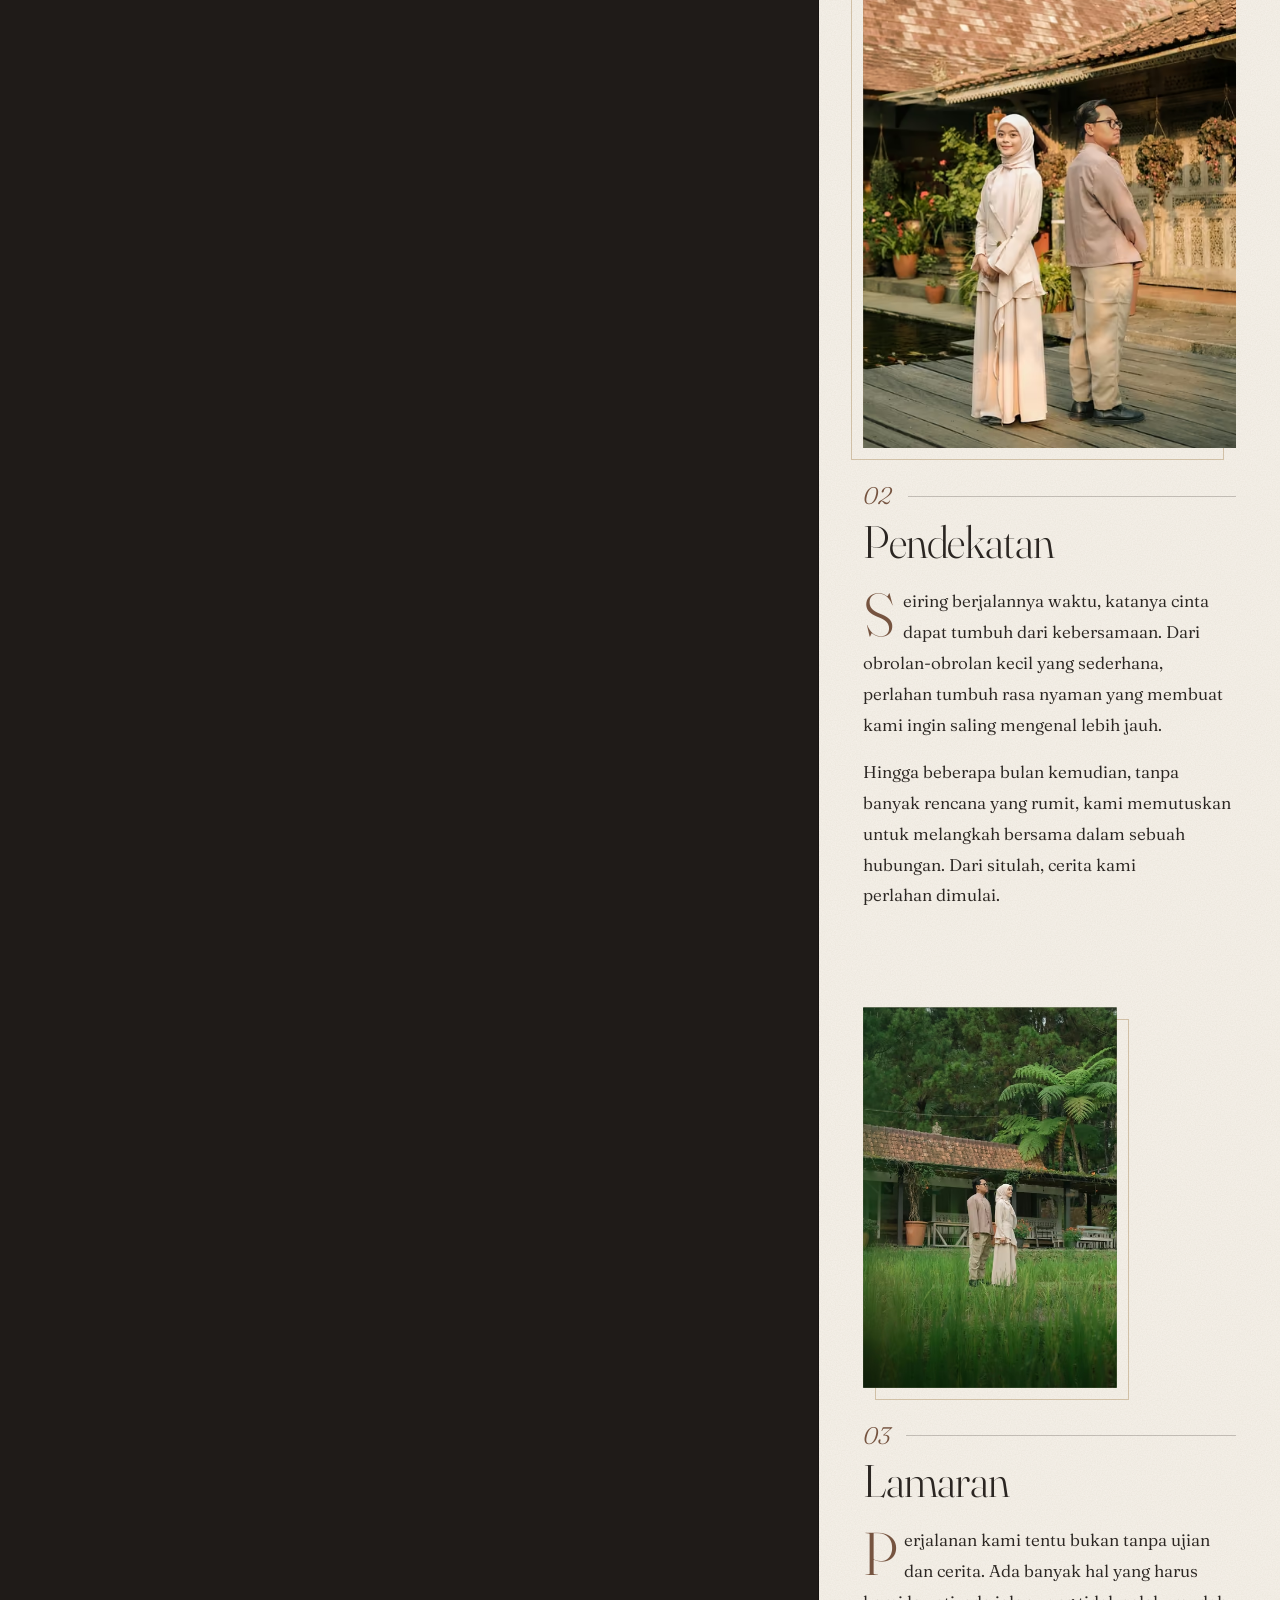
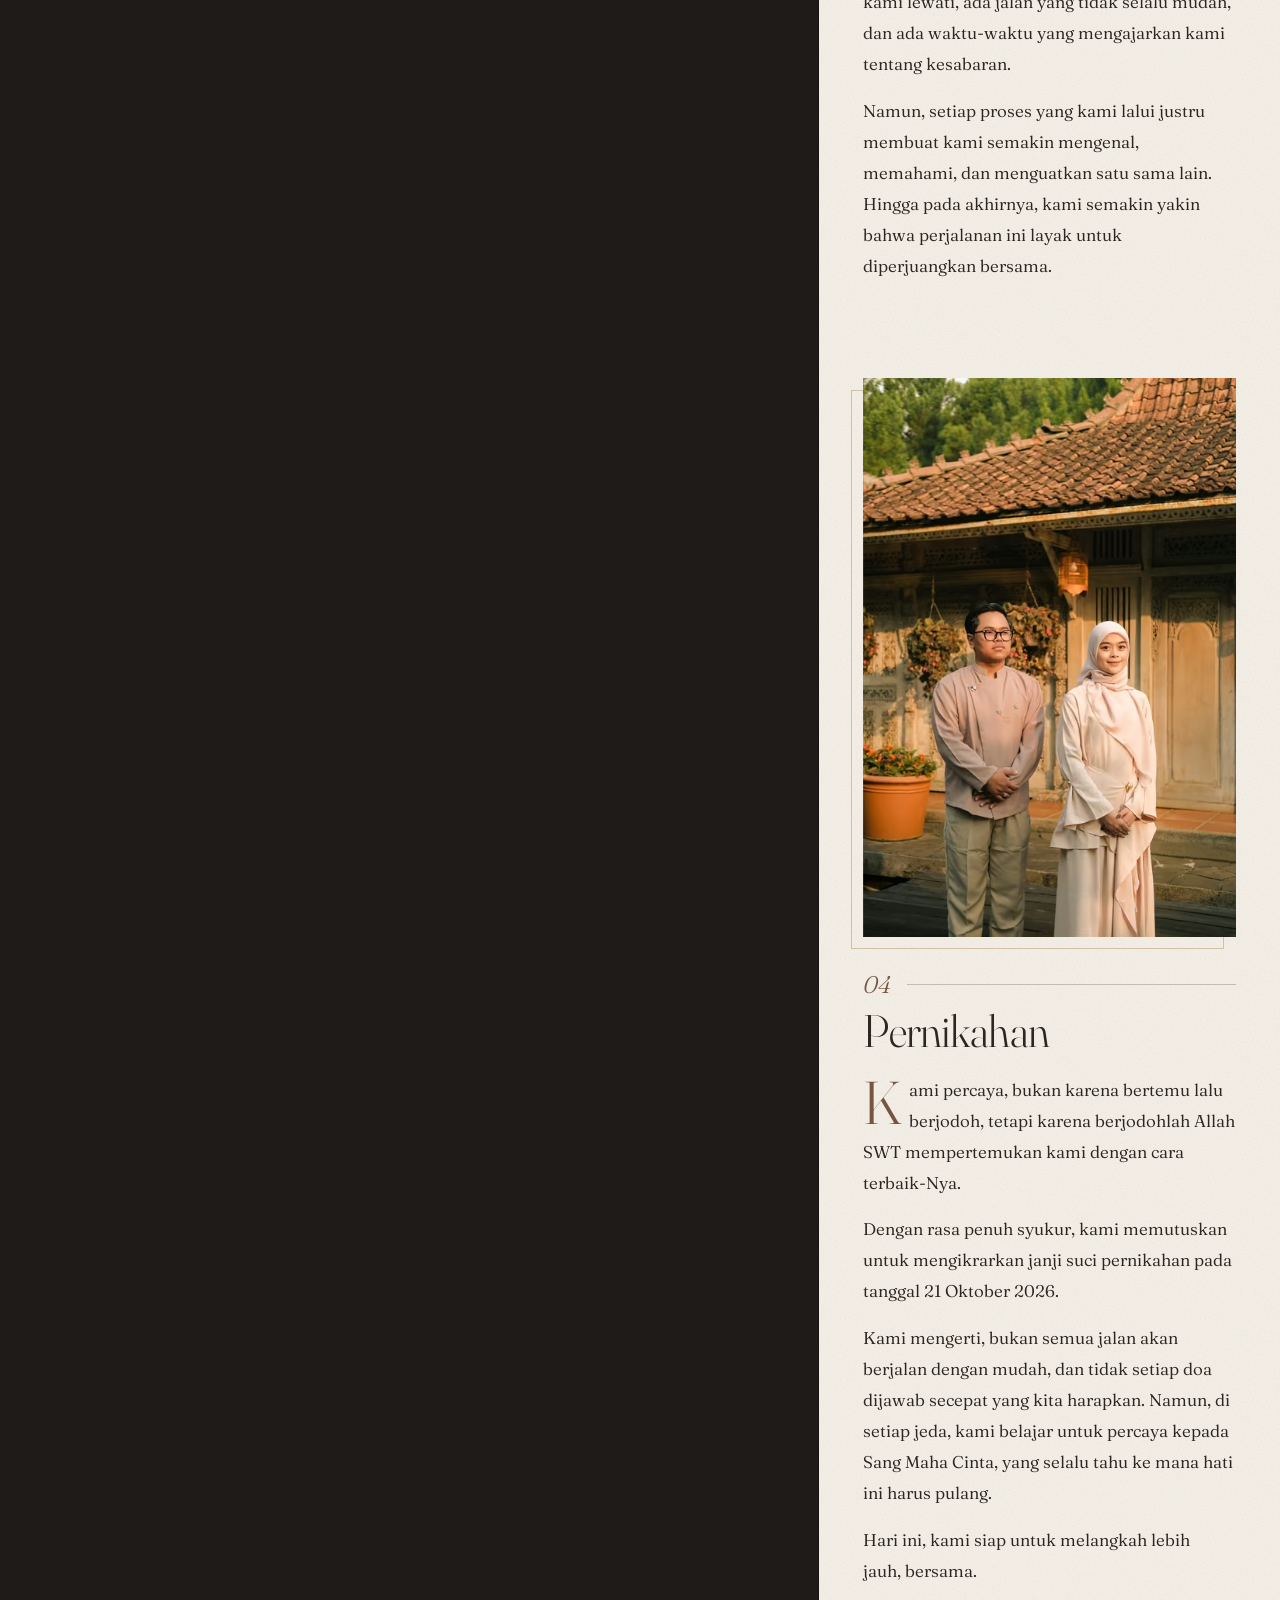
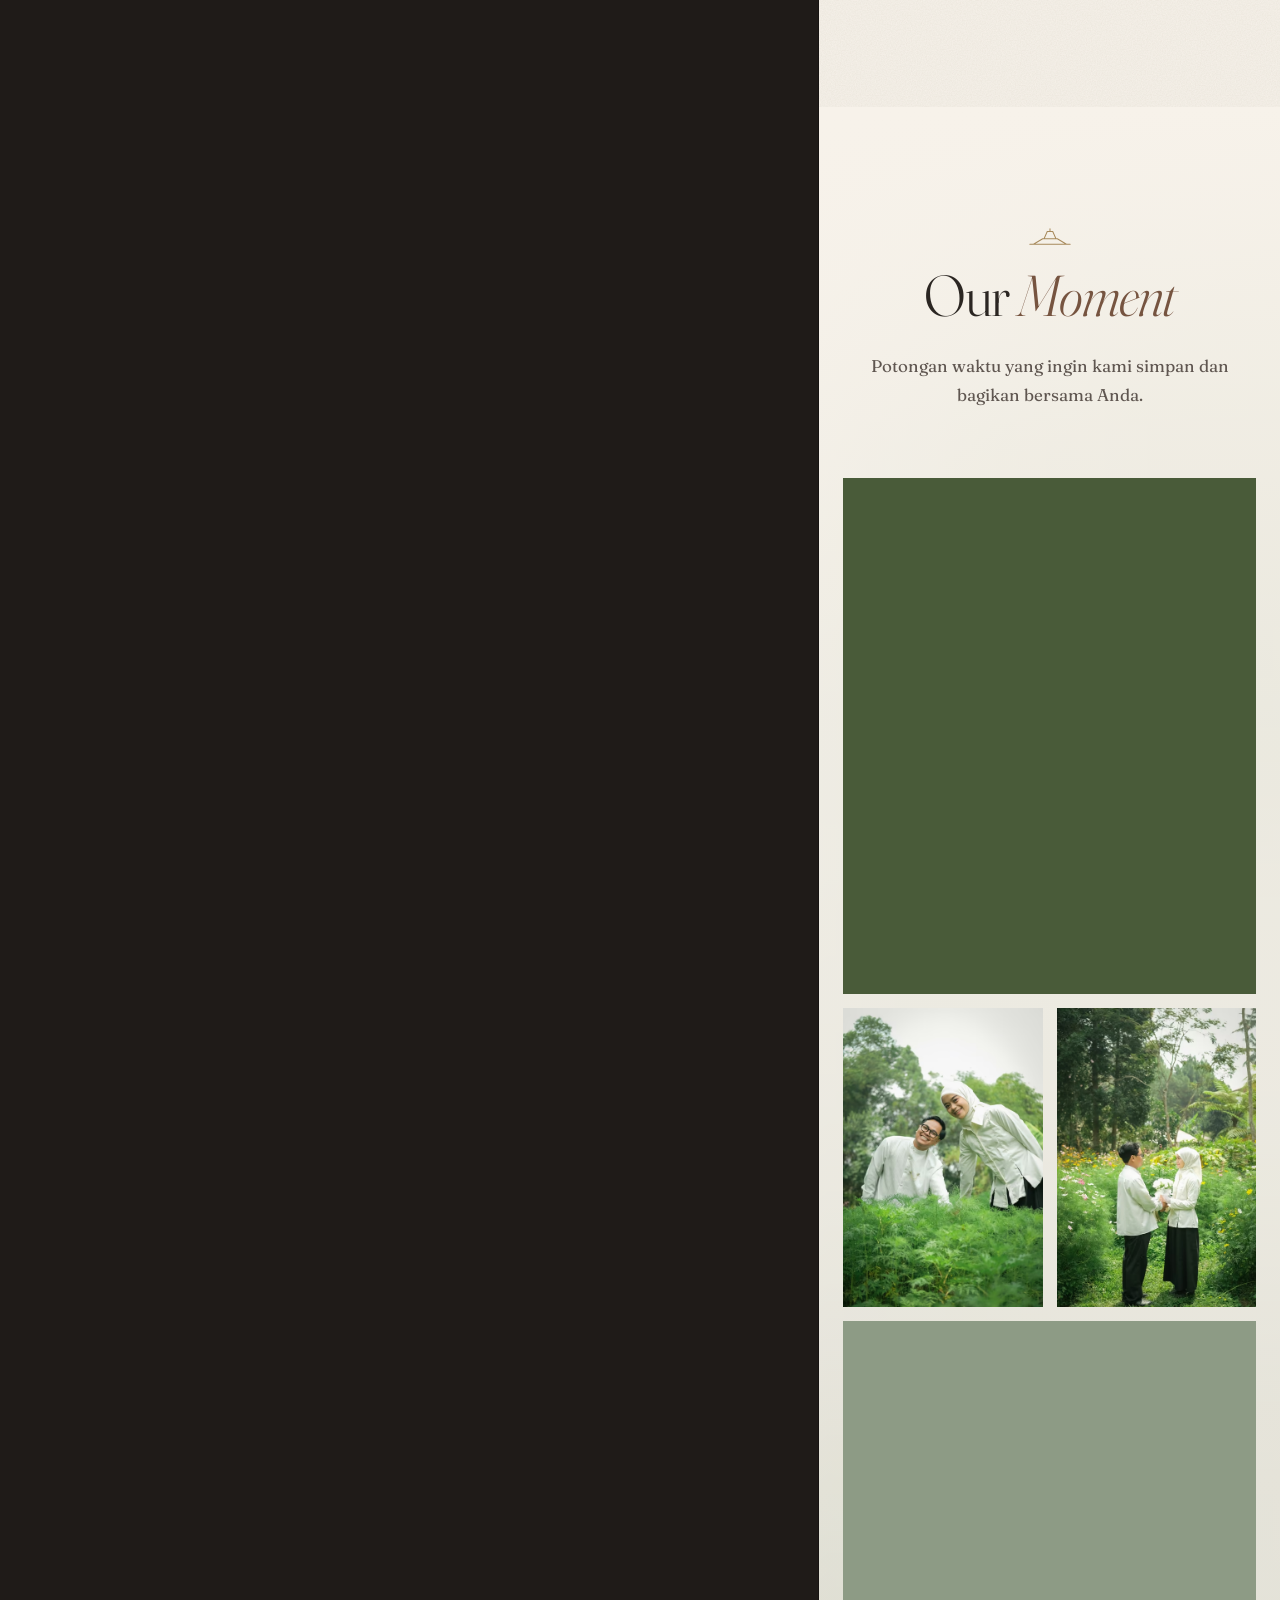
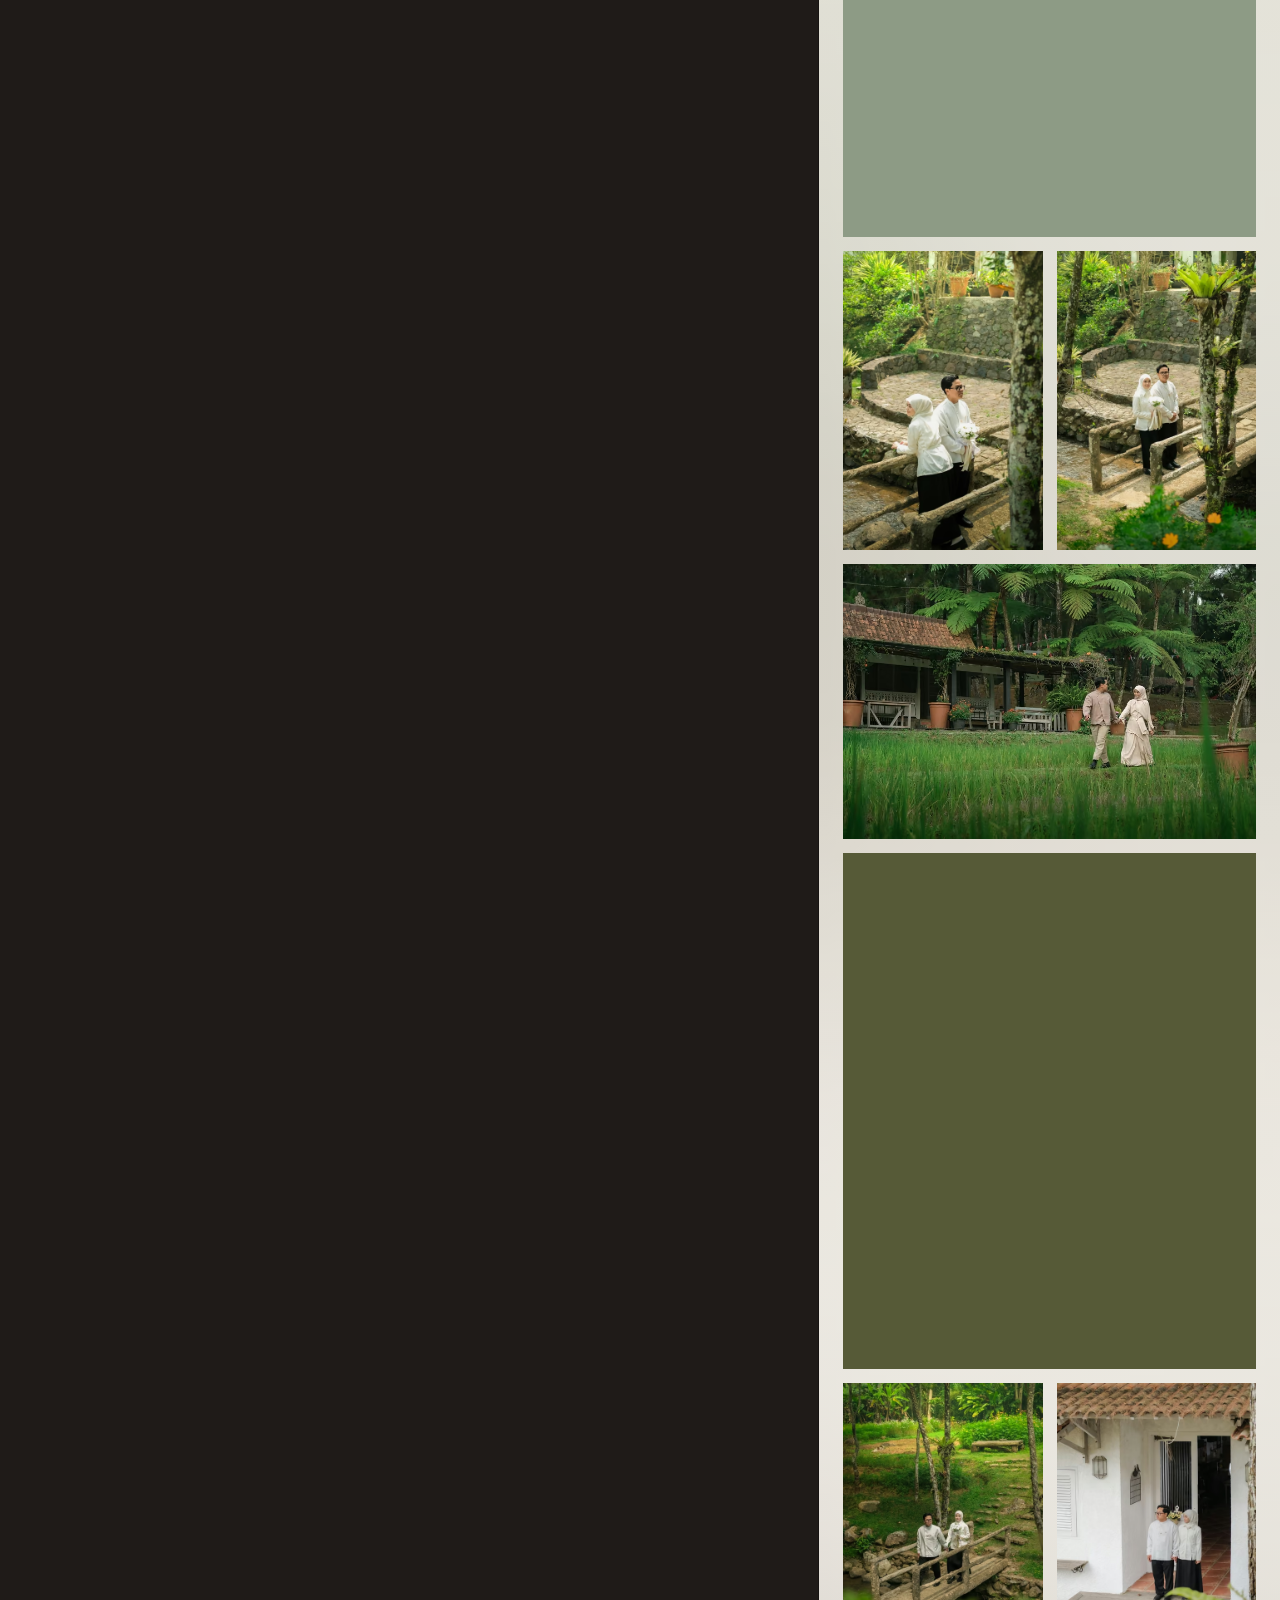
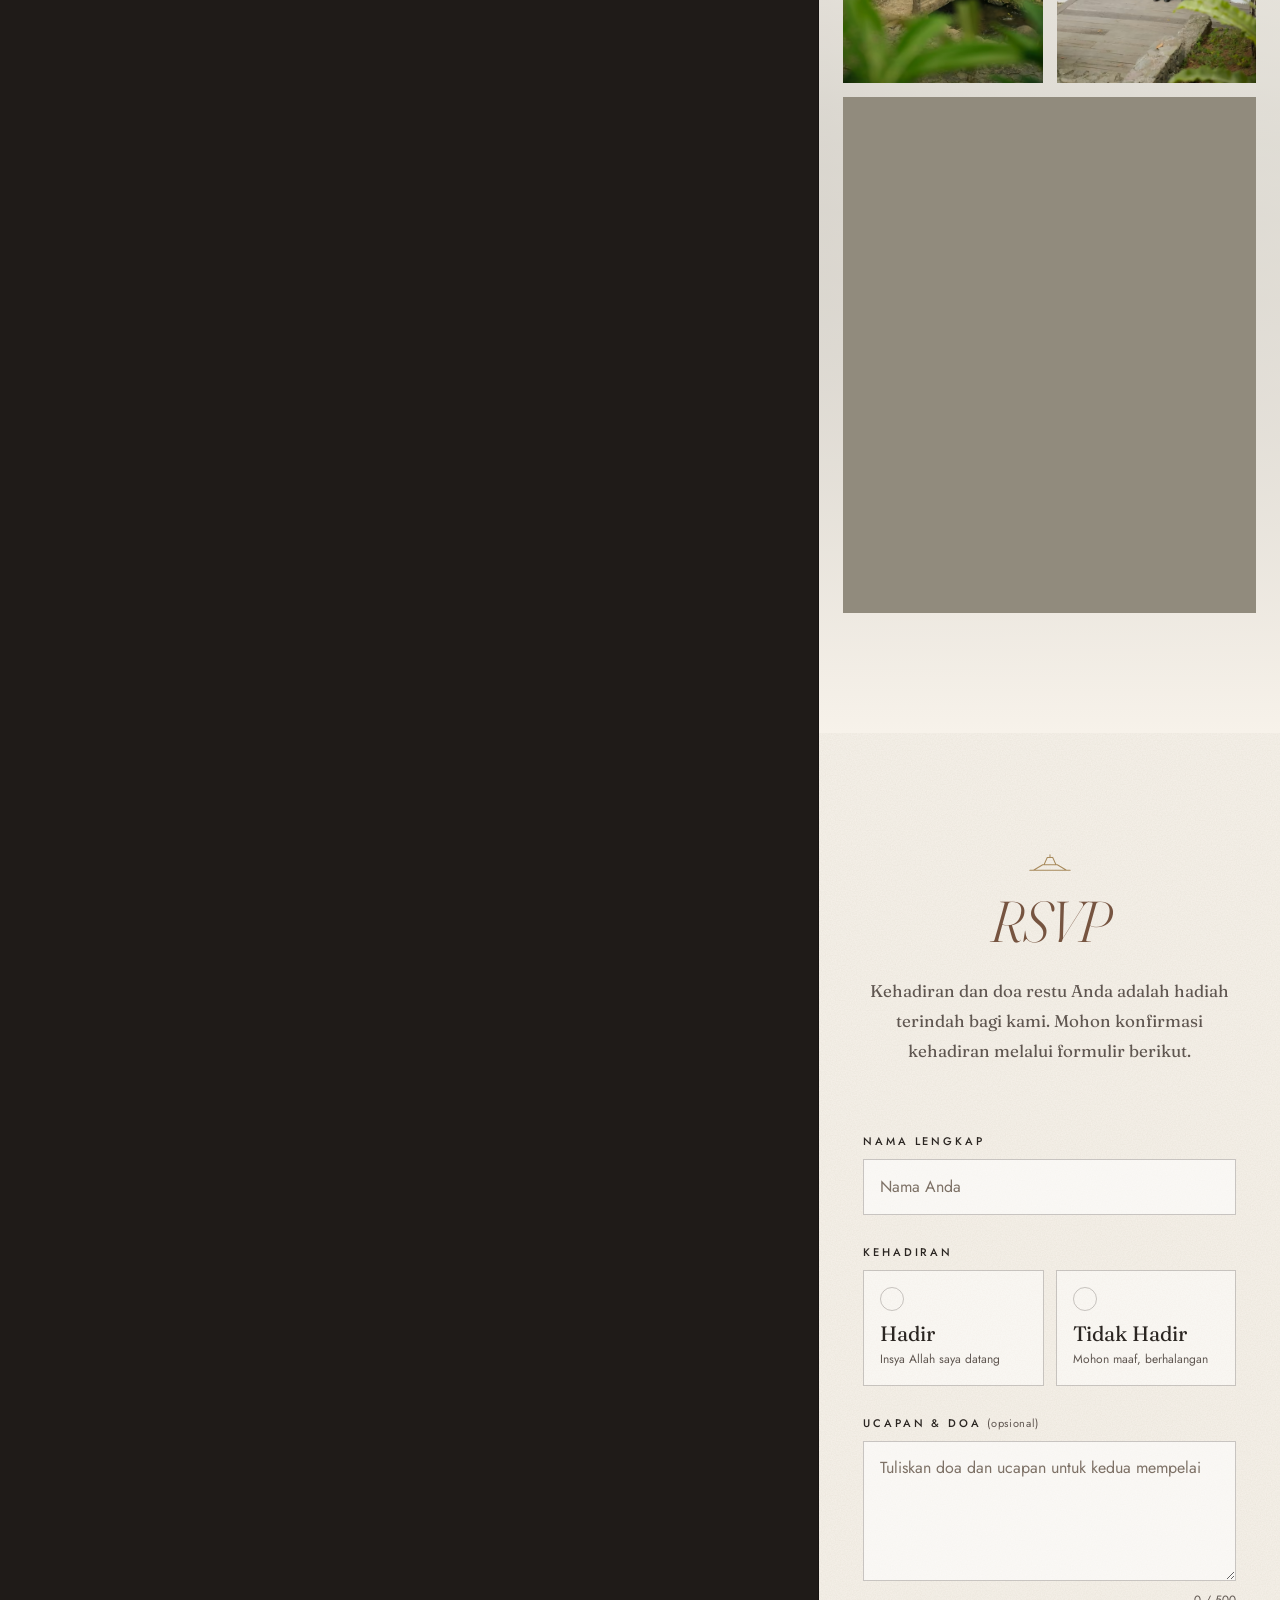
==== commit c6ed863a: "fix(generator): local preview opens index.html; keep owner's childOf text - Opened from a folder (fi" ====
--- a/index.html
+++ b/index.html
@@ -204,7 +204,7 @@
         <div class="person__body" data-reveal>
           <h3 class="person__name" id="groom-name" data-bind="groom.name">Moh Agil Alghifari</h3>
           <p class="person__parents">
-            <span class="person__childof" data-bind="groom.childOf">Putra dari</span>
+            <span class="person__childof" data-bind="groom.childOf">Putra Pertama dari</span>
             <span data-bind="groom.parents">Bapak H. Lukmanudin &amp; Ibu Atik</span>
           </p>
           <a class="person__ig" data-instagram="groom" href="#" target="_blank" rel="noopener noreferrer" hidden><svg class="icon" aria-hidden="true"><use href="#i-at"/></svg><span></span></a>
@@ -221,7 +221,7 @@
         <div class="person__body" data-reveal>
           <h3 class="person__name" id="bride-name" data-bind="bride.name">Laeli Luspitasari</h3>
           <p class="person__parents">
-            <span class="person__childof" data-bind="bride.childOf">Putri dari</span>
+            <span class="person__childof" data-bind="bride.childOf">Putri Ketiga dari</span>
             <span data-bind="bride.parents">Bapak Misbah Hidayat &amp; Ibu Iin Suryani</span>
           </p>
           <a class="person__ig" data-instagram="bride" href="#" target="_blank" rel="noopener noreferrer" hidden><svg class="icon" aria-hidden="true"><use href="#i-at"/></svg><span></span></a>
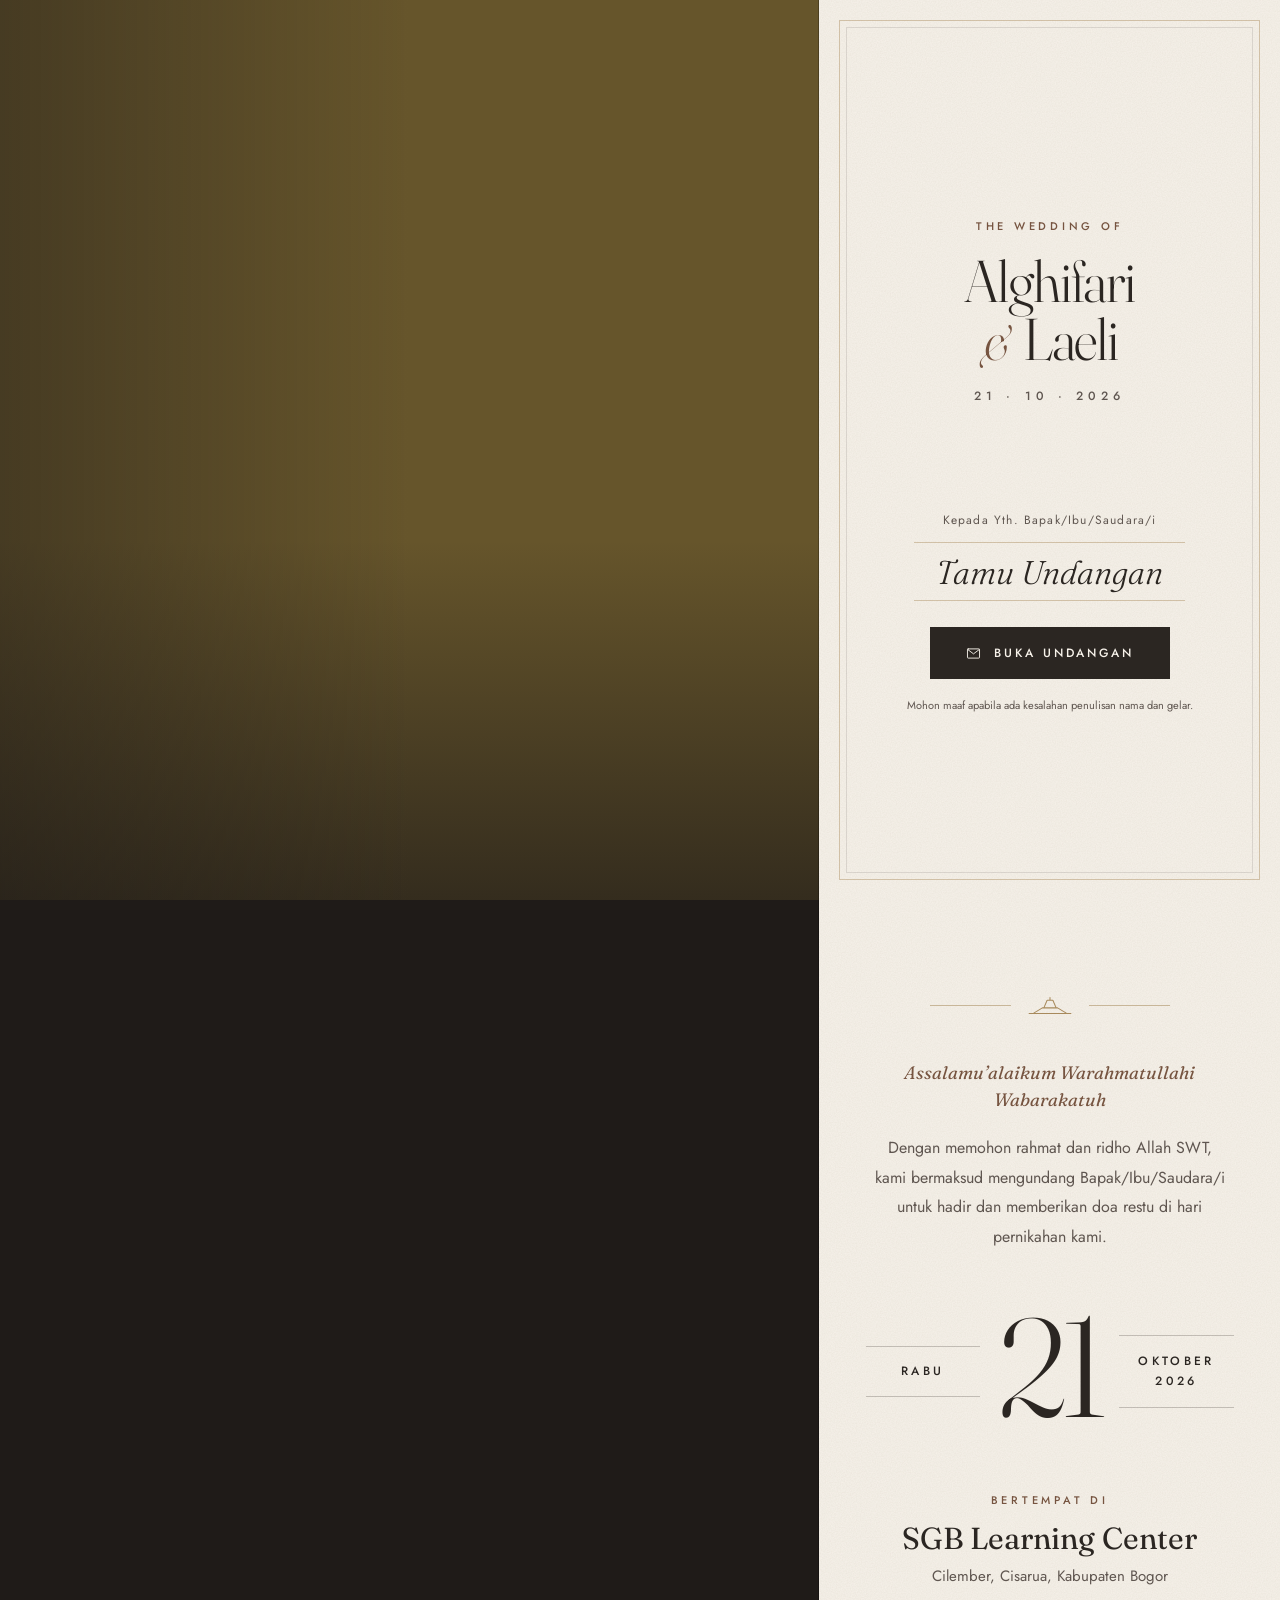
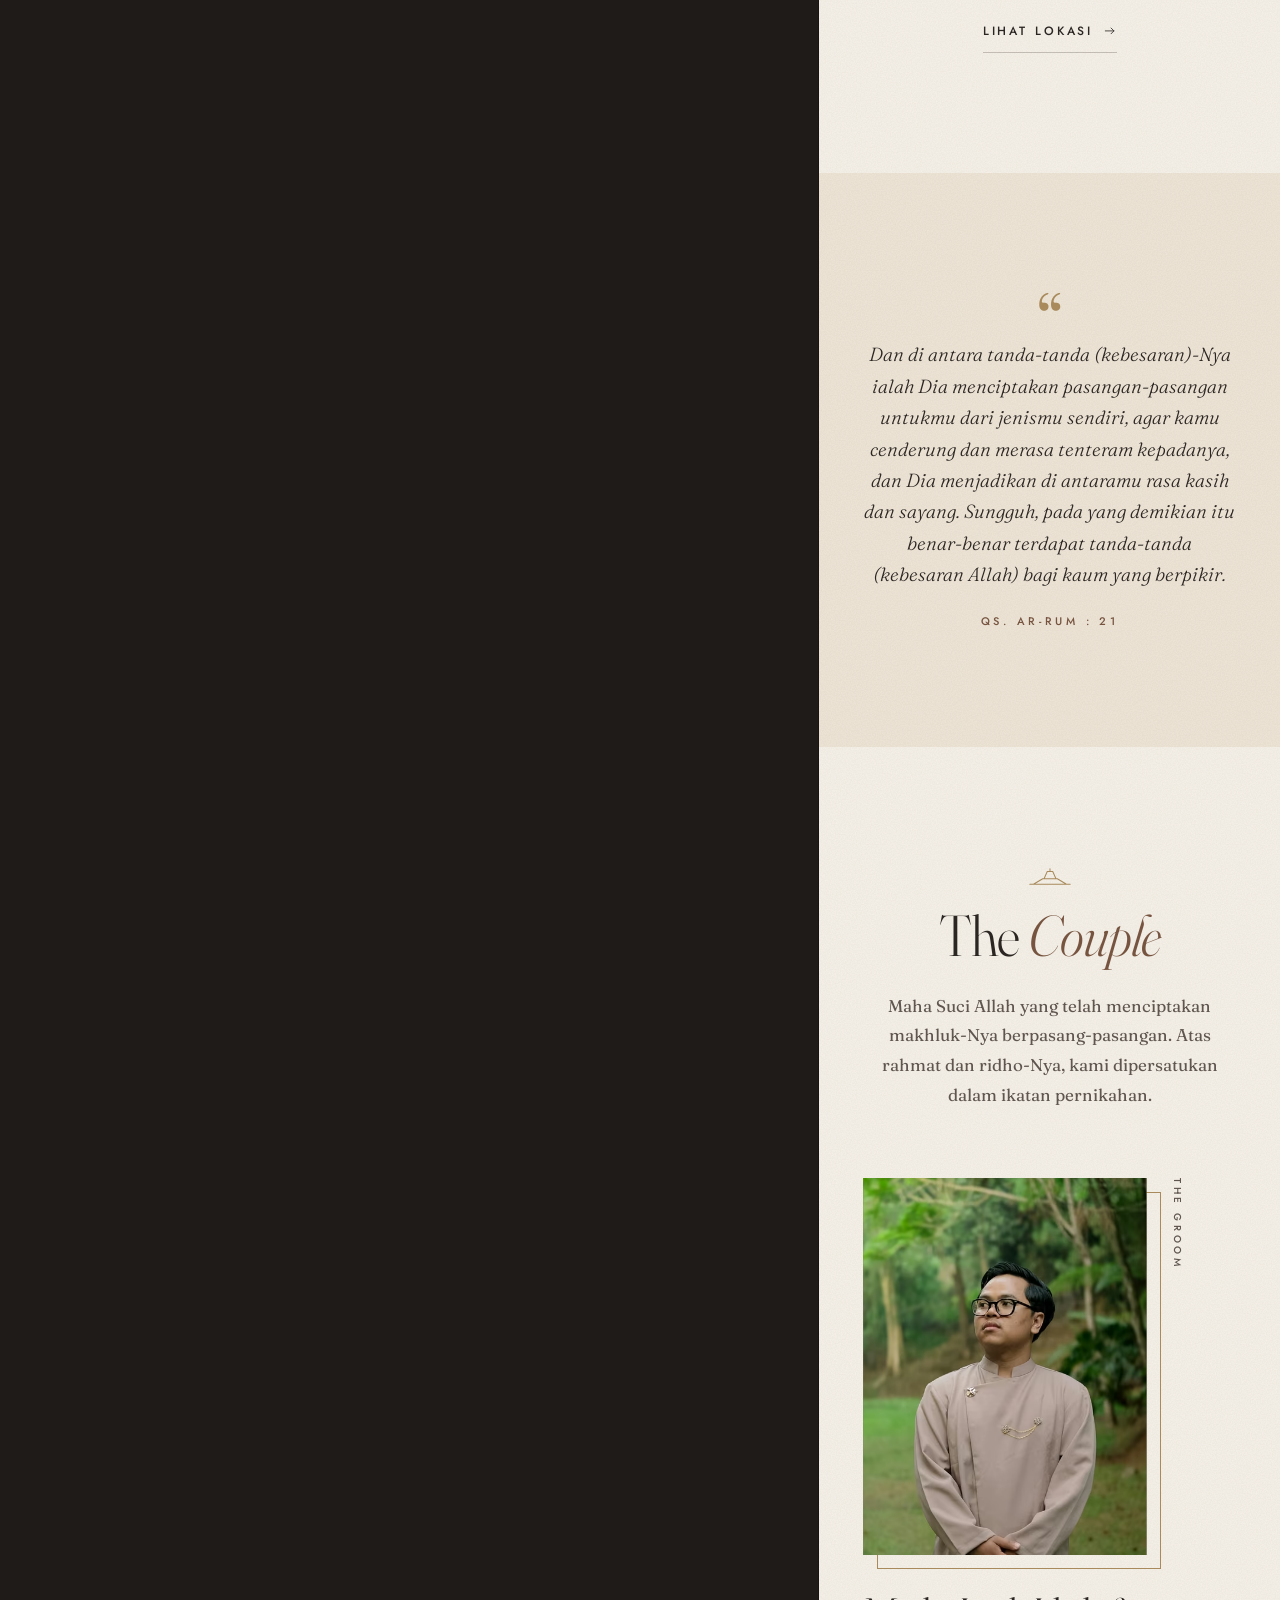
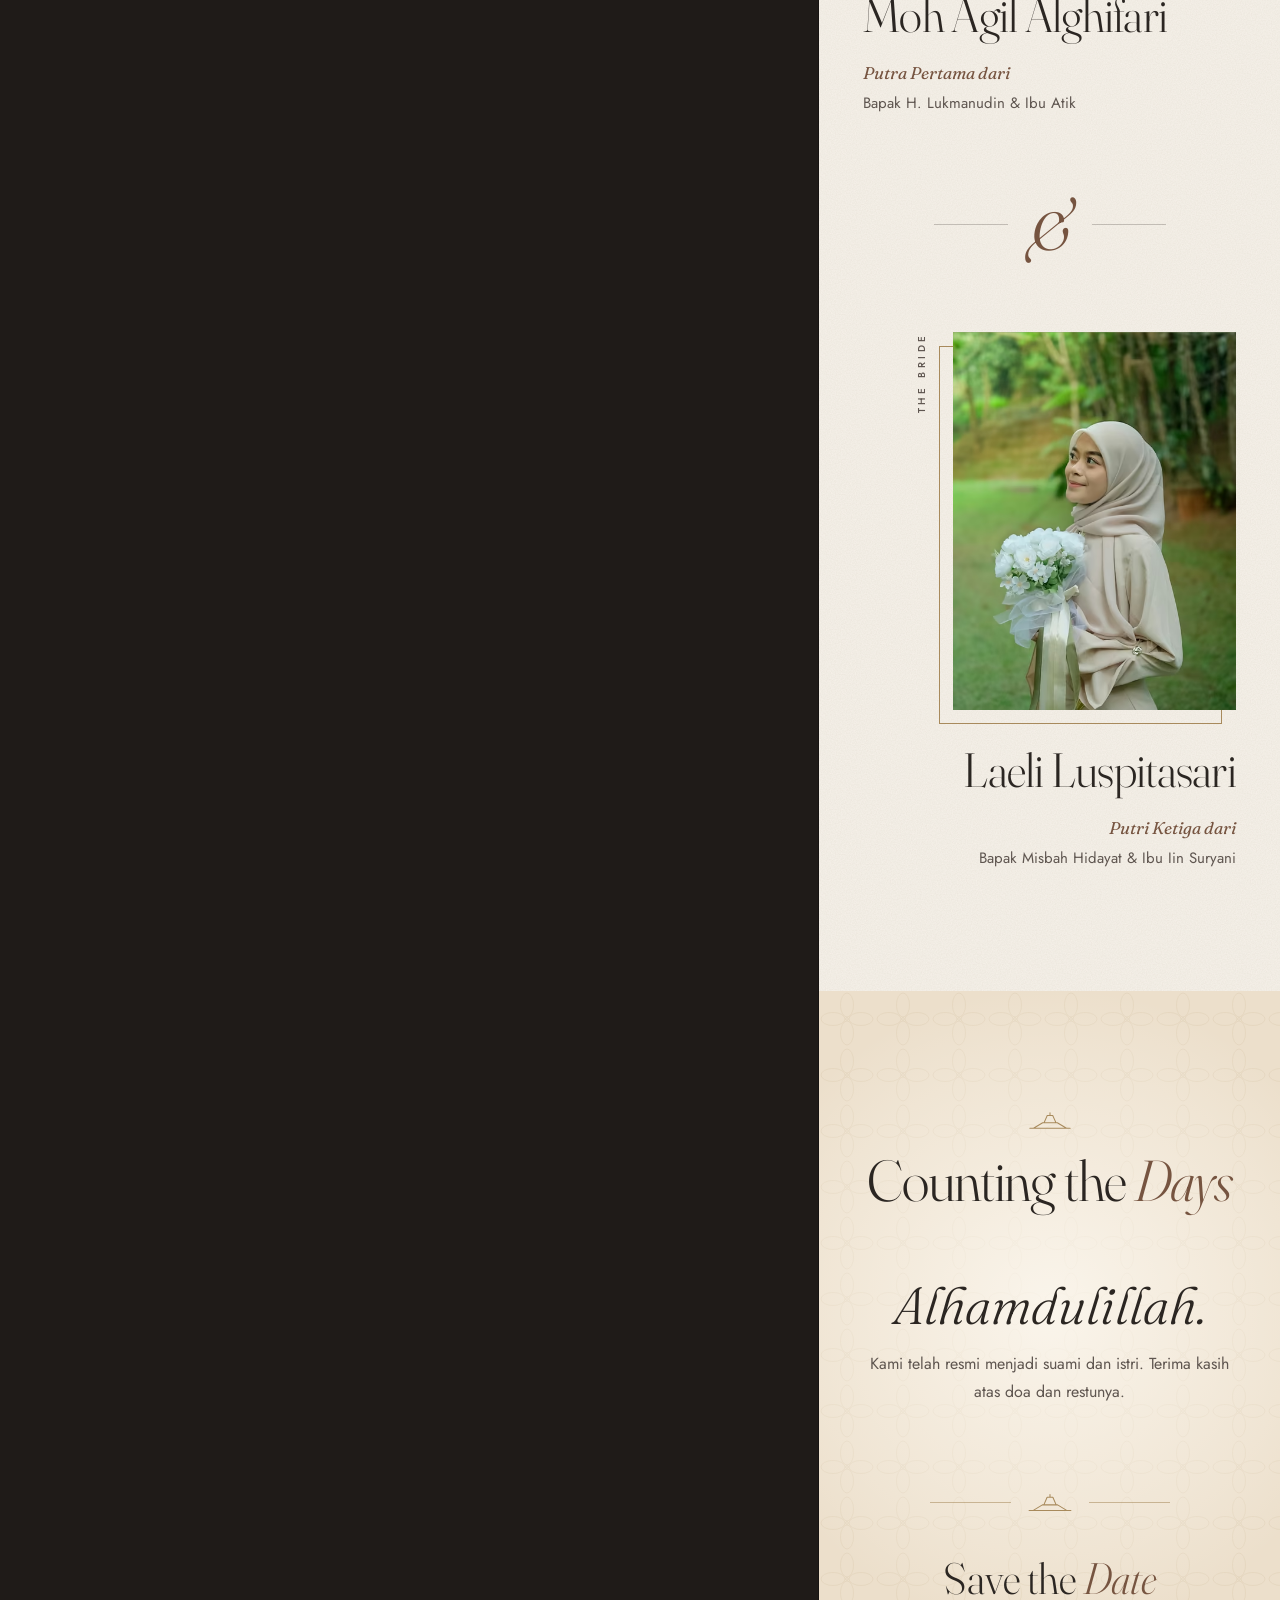
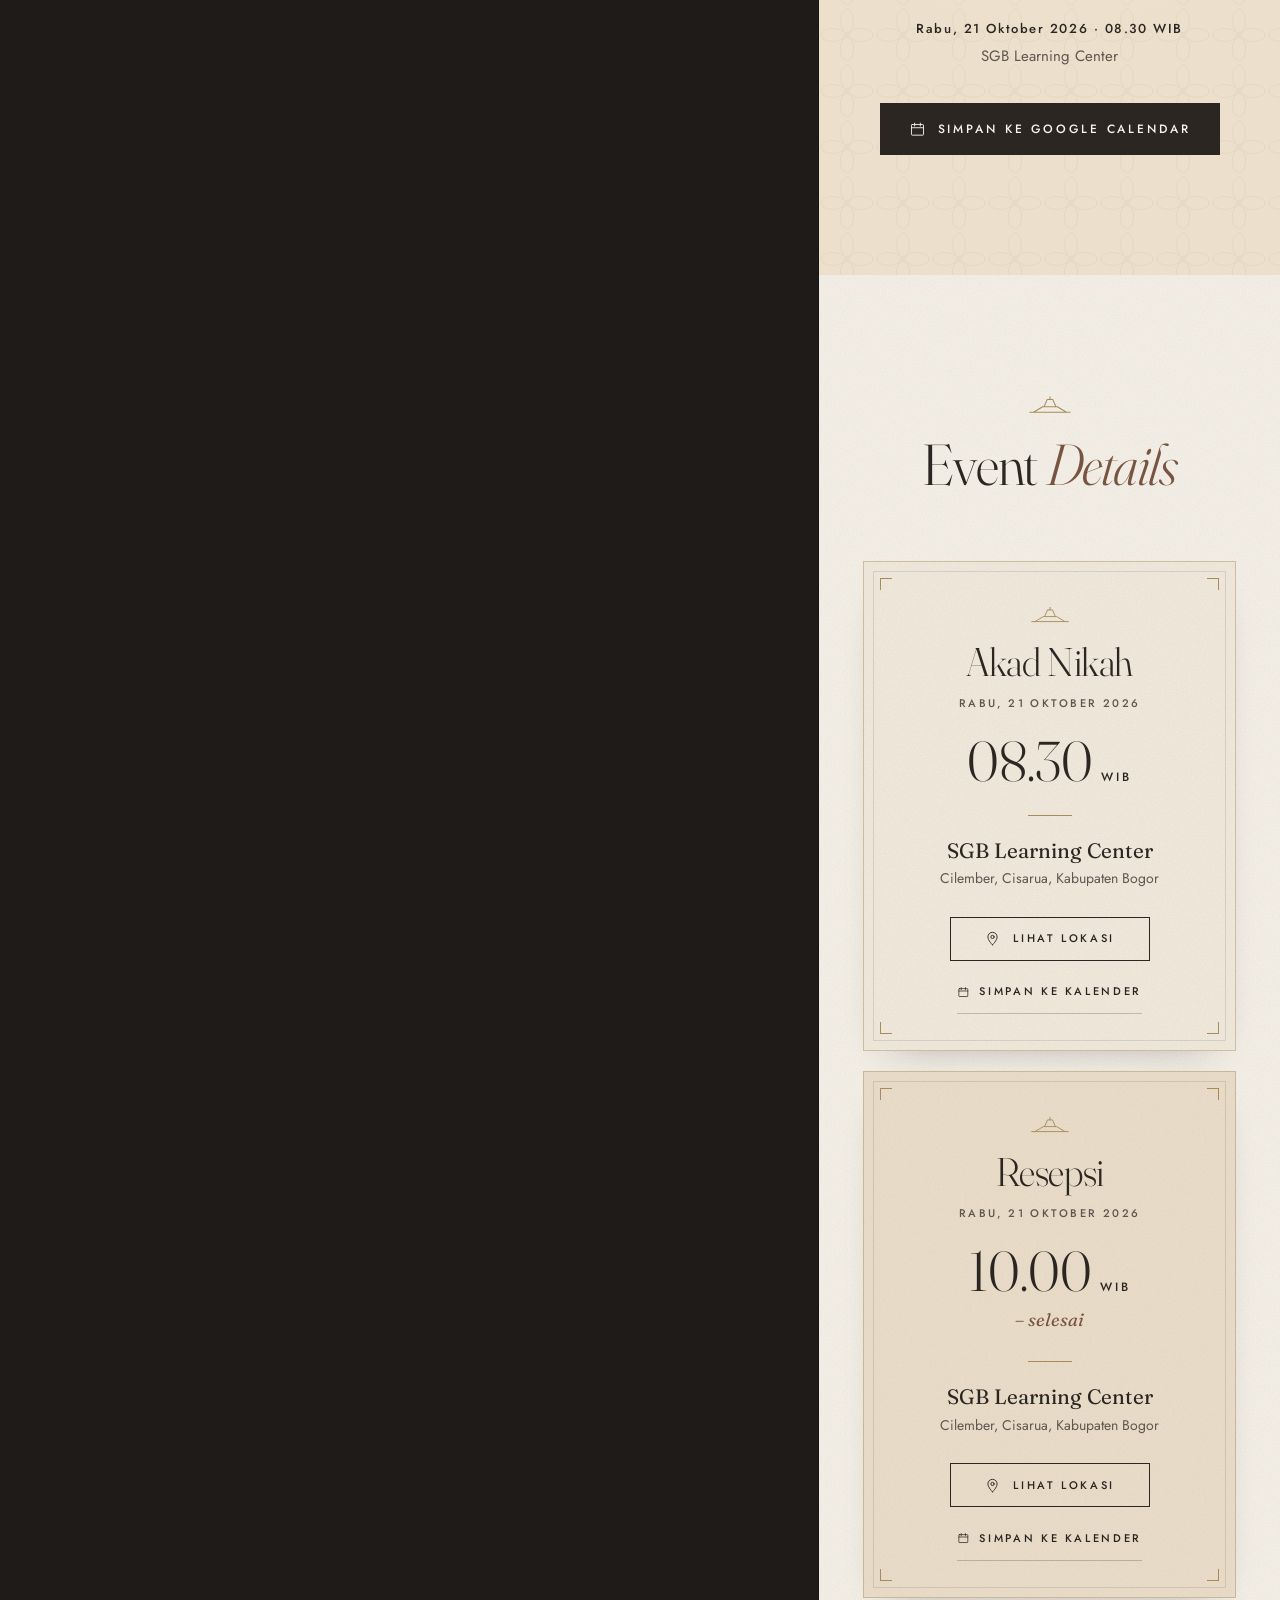
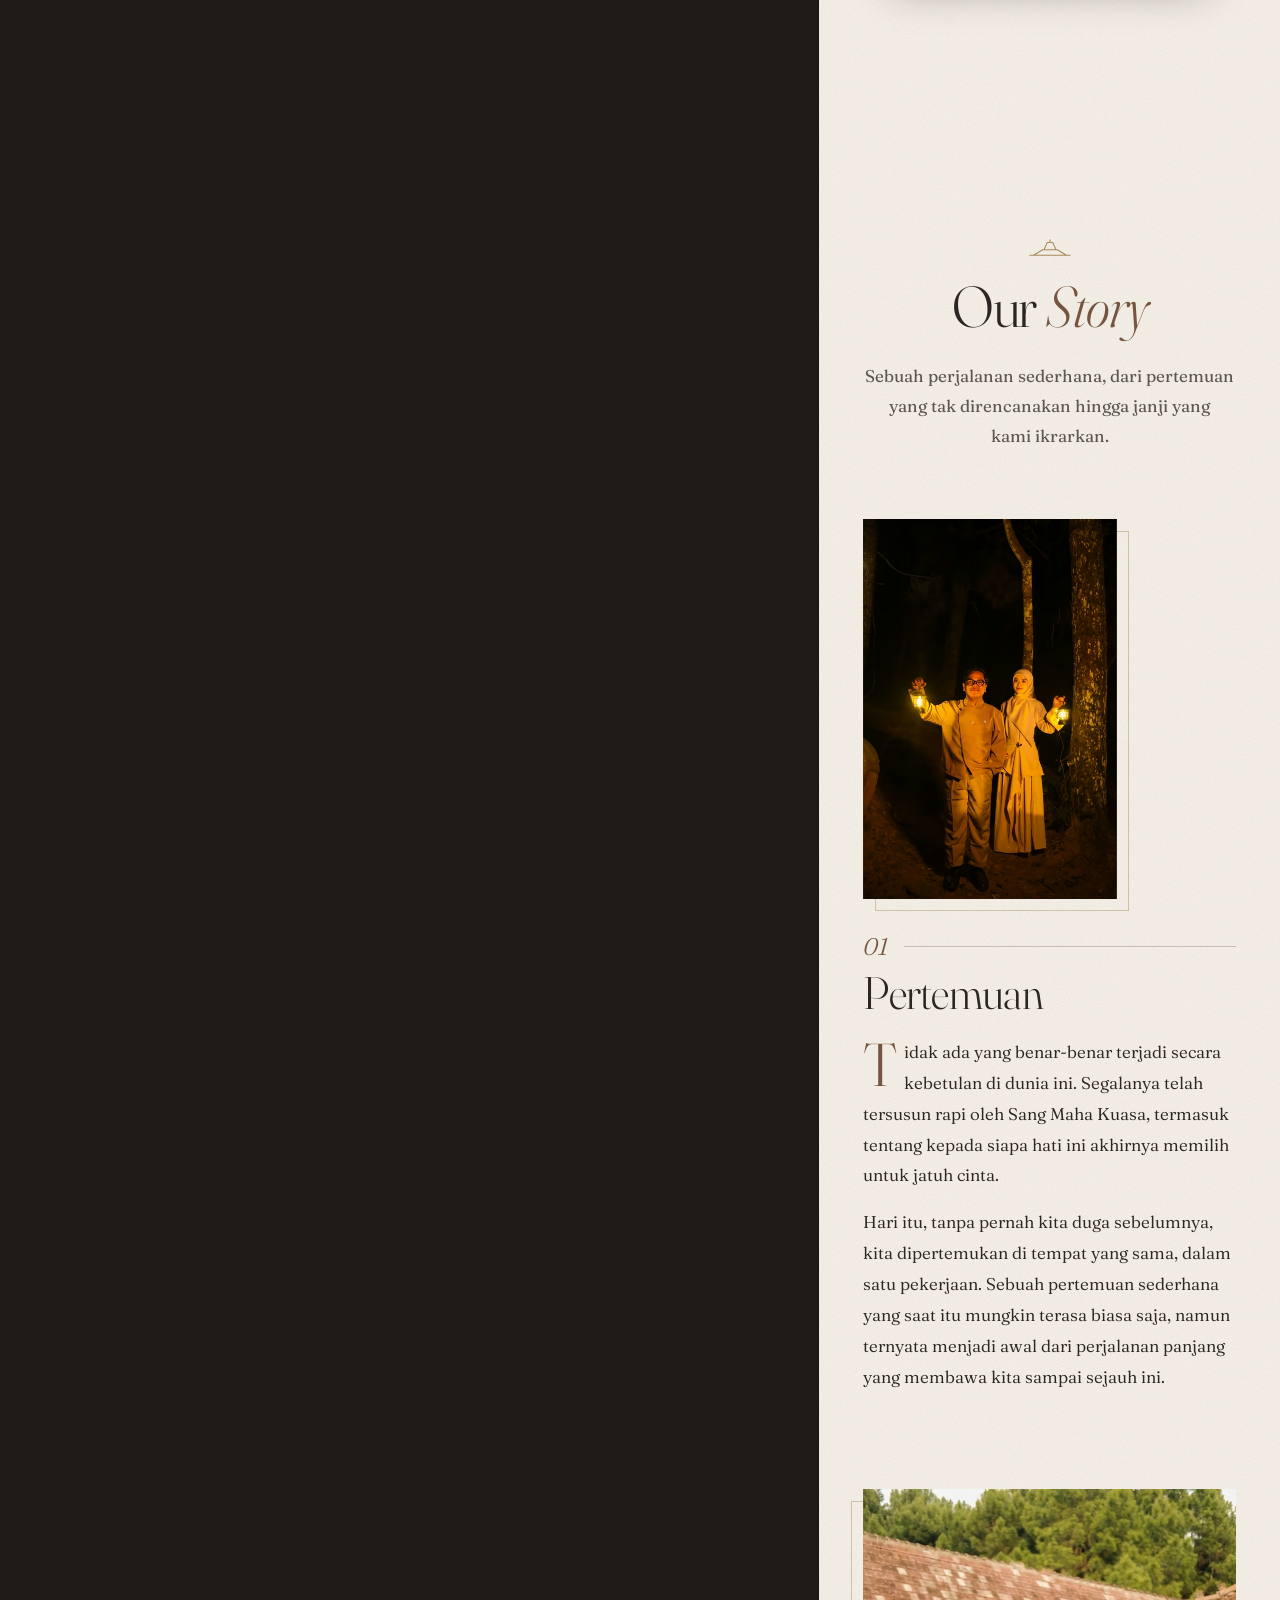
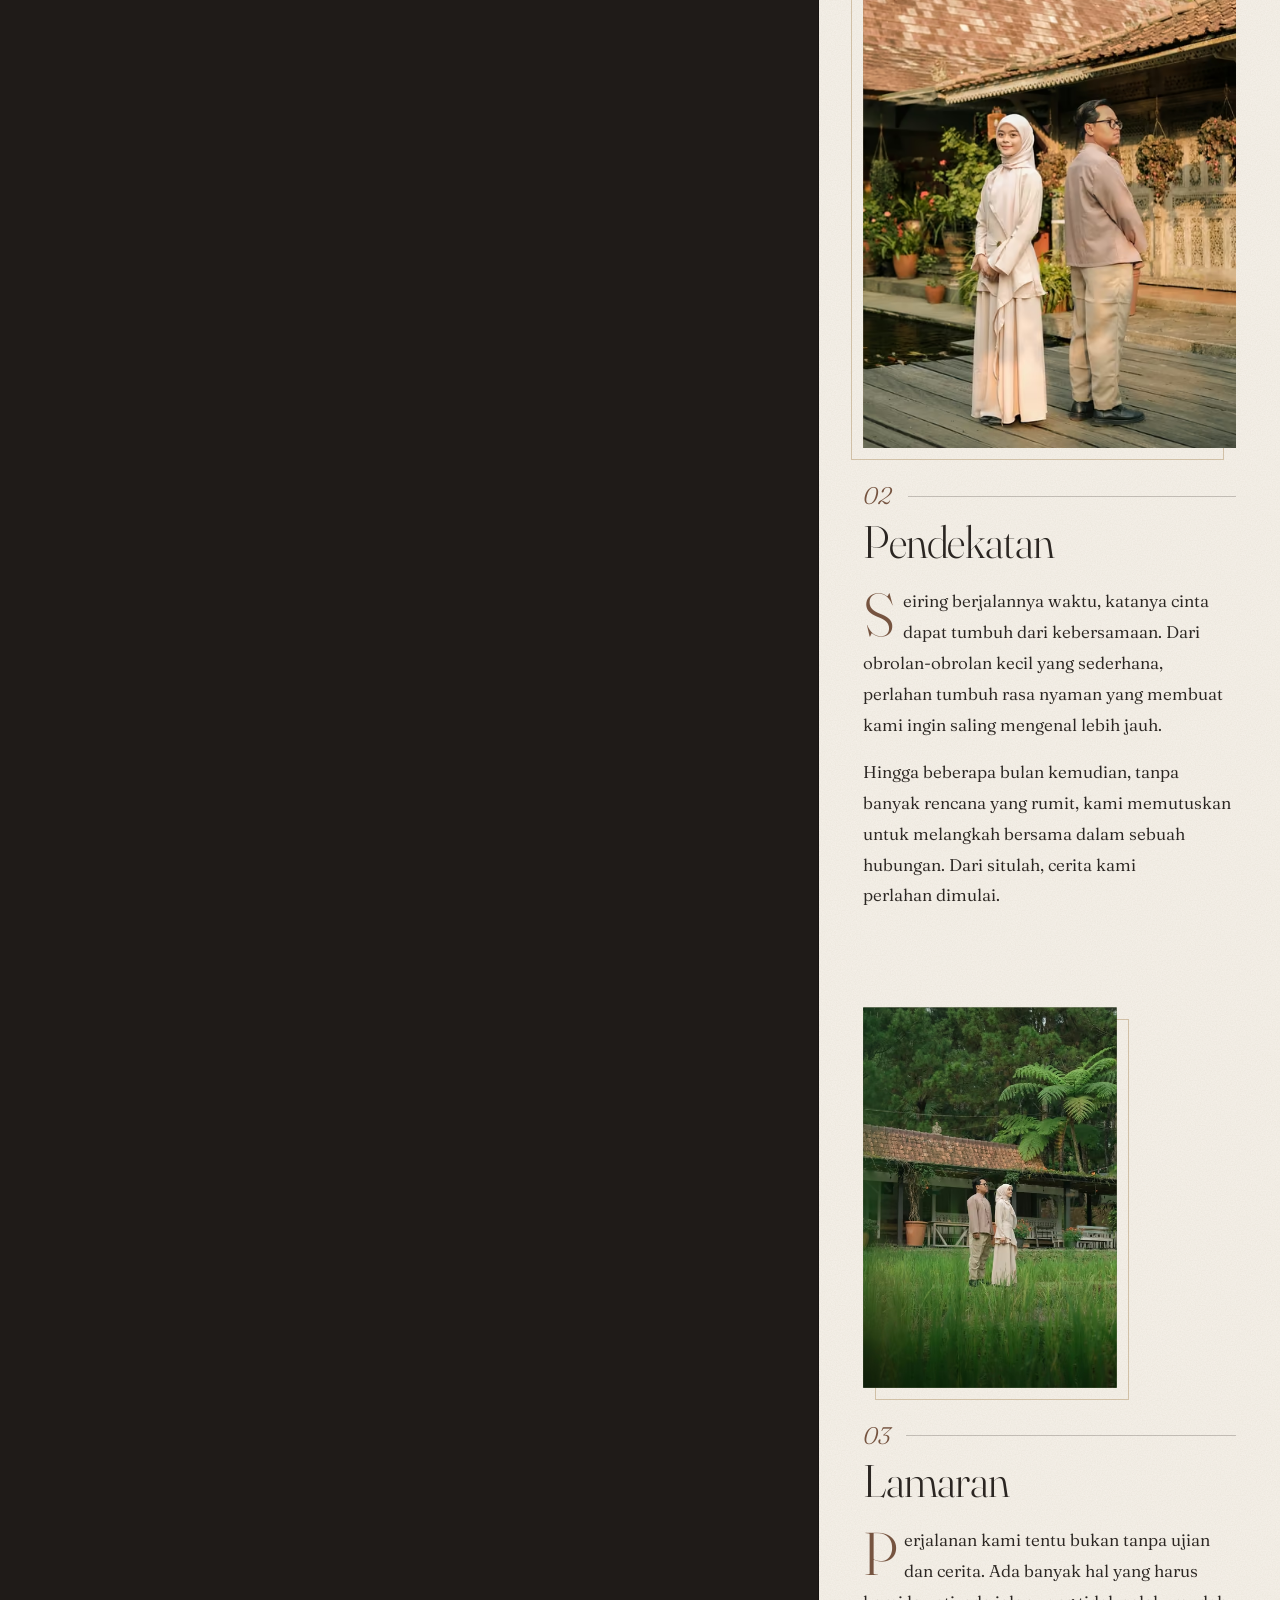
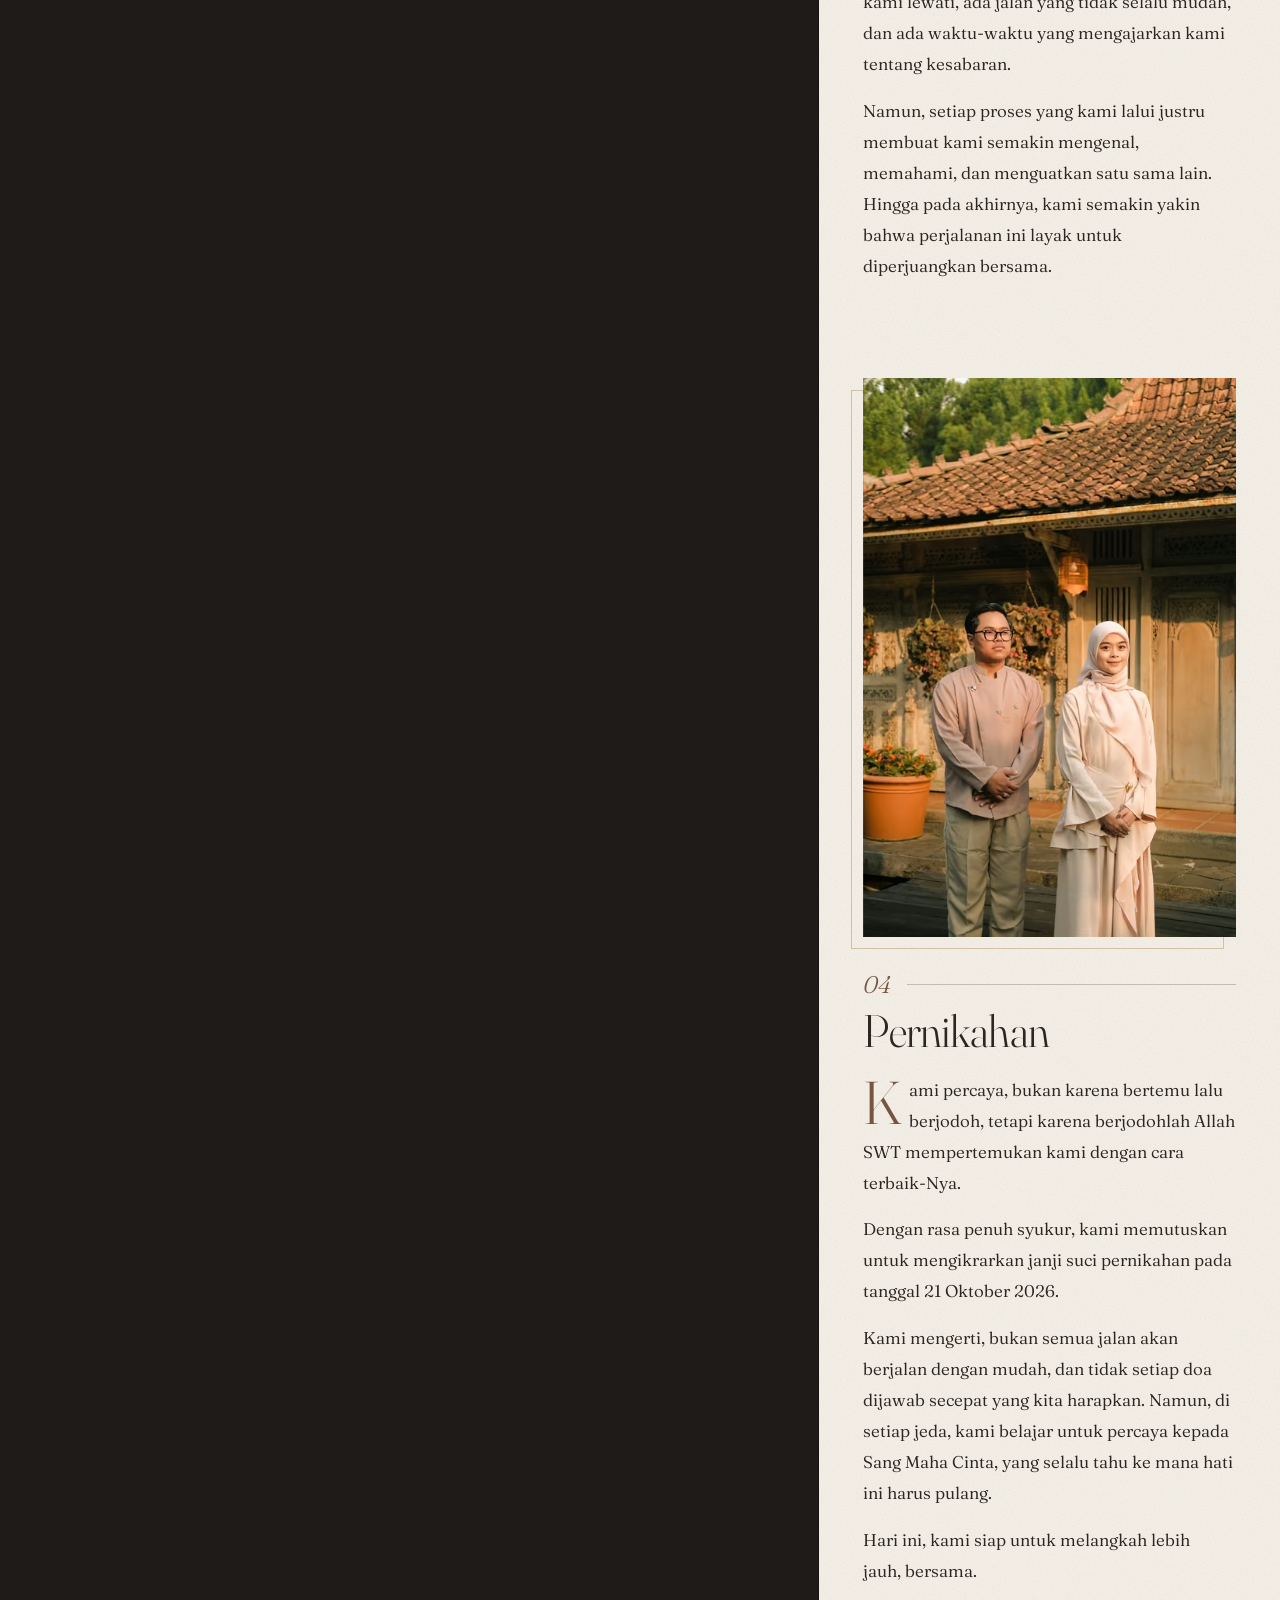
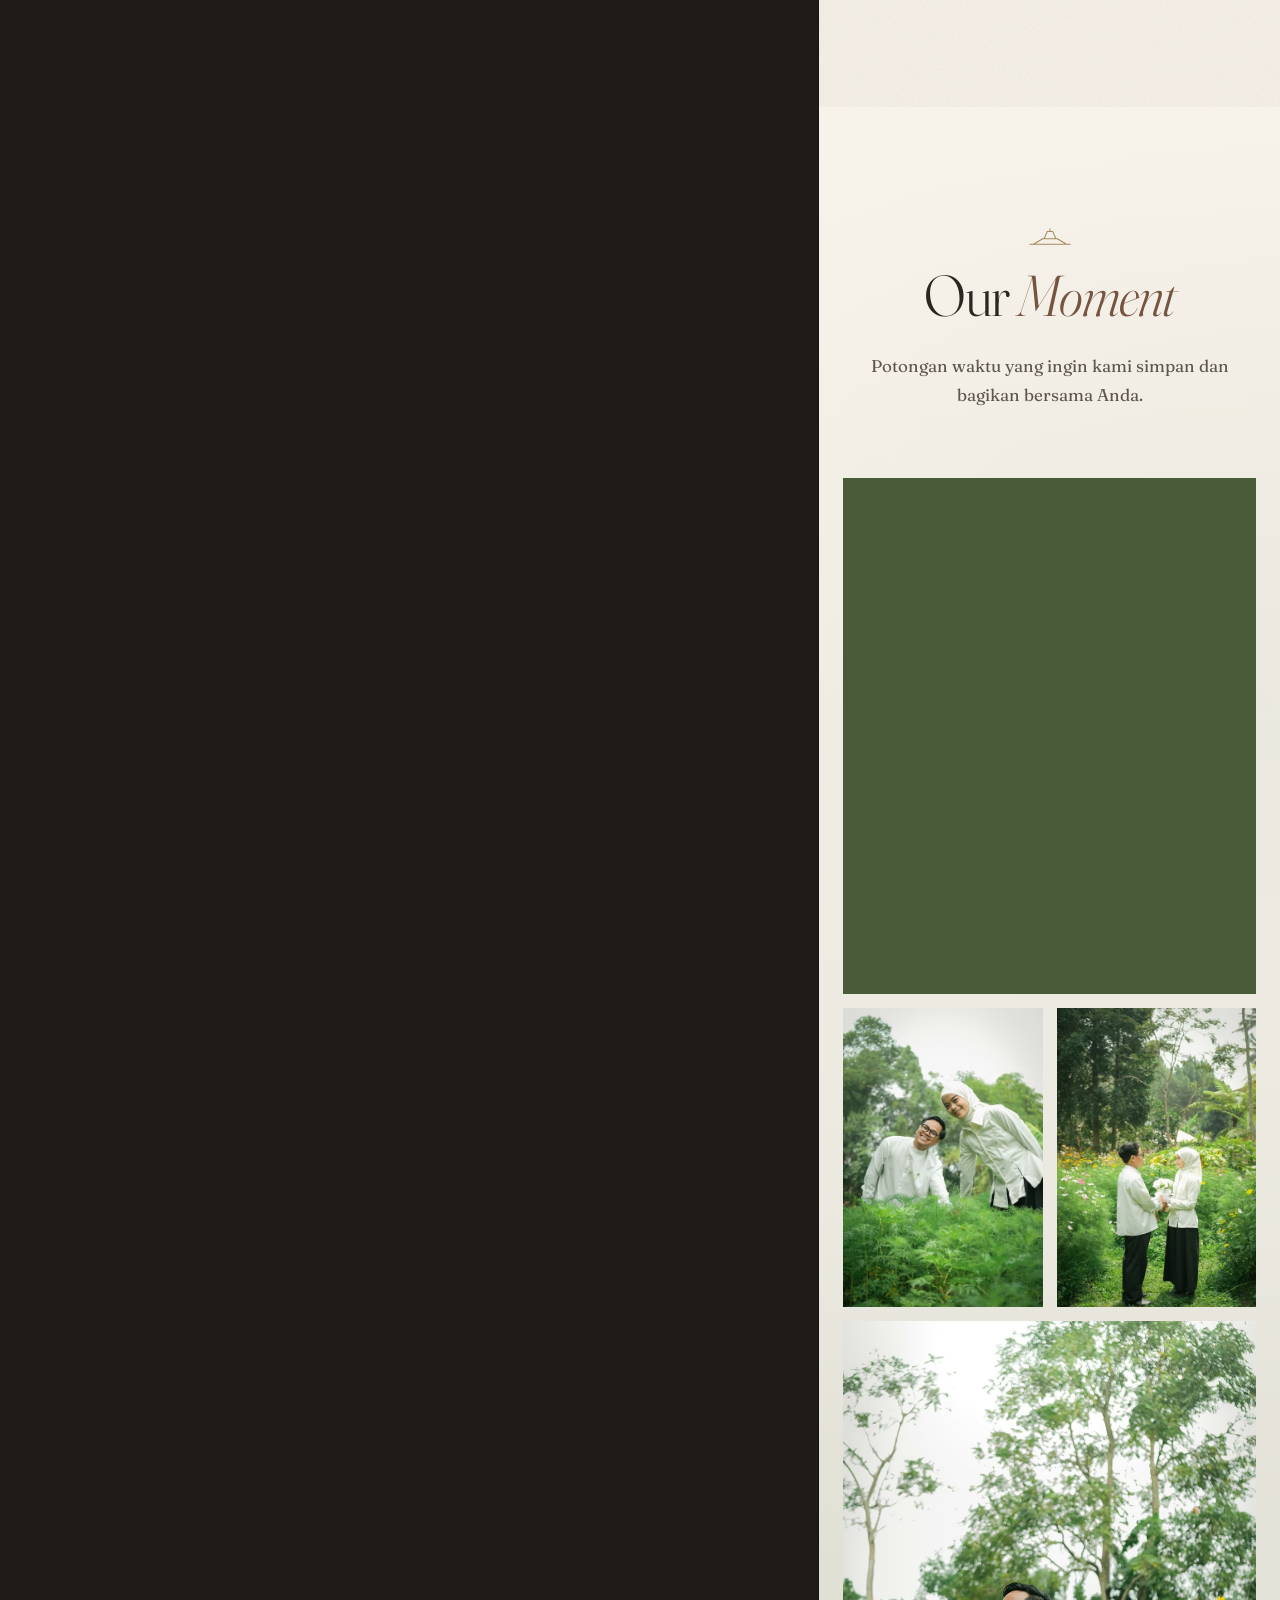
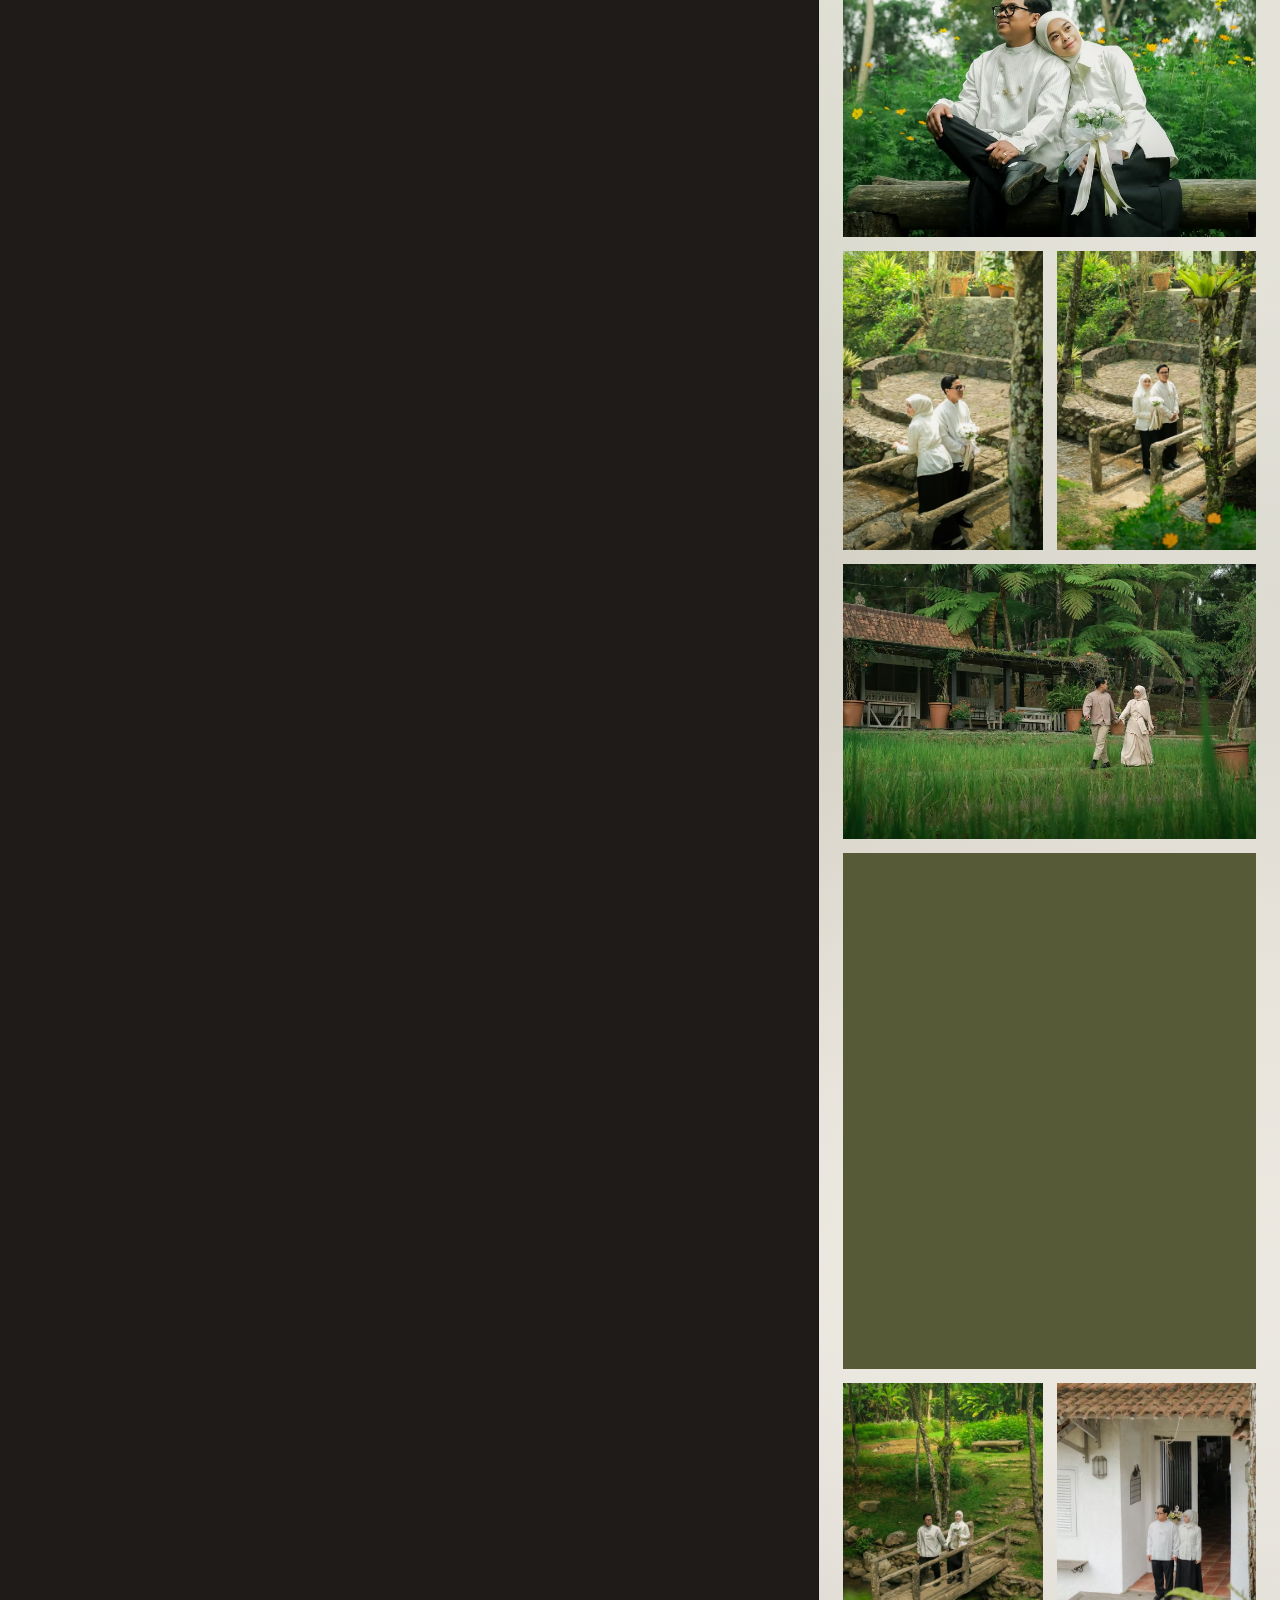
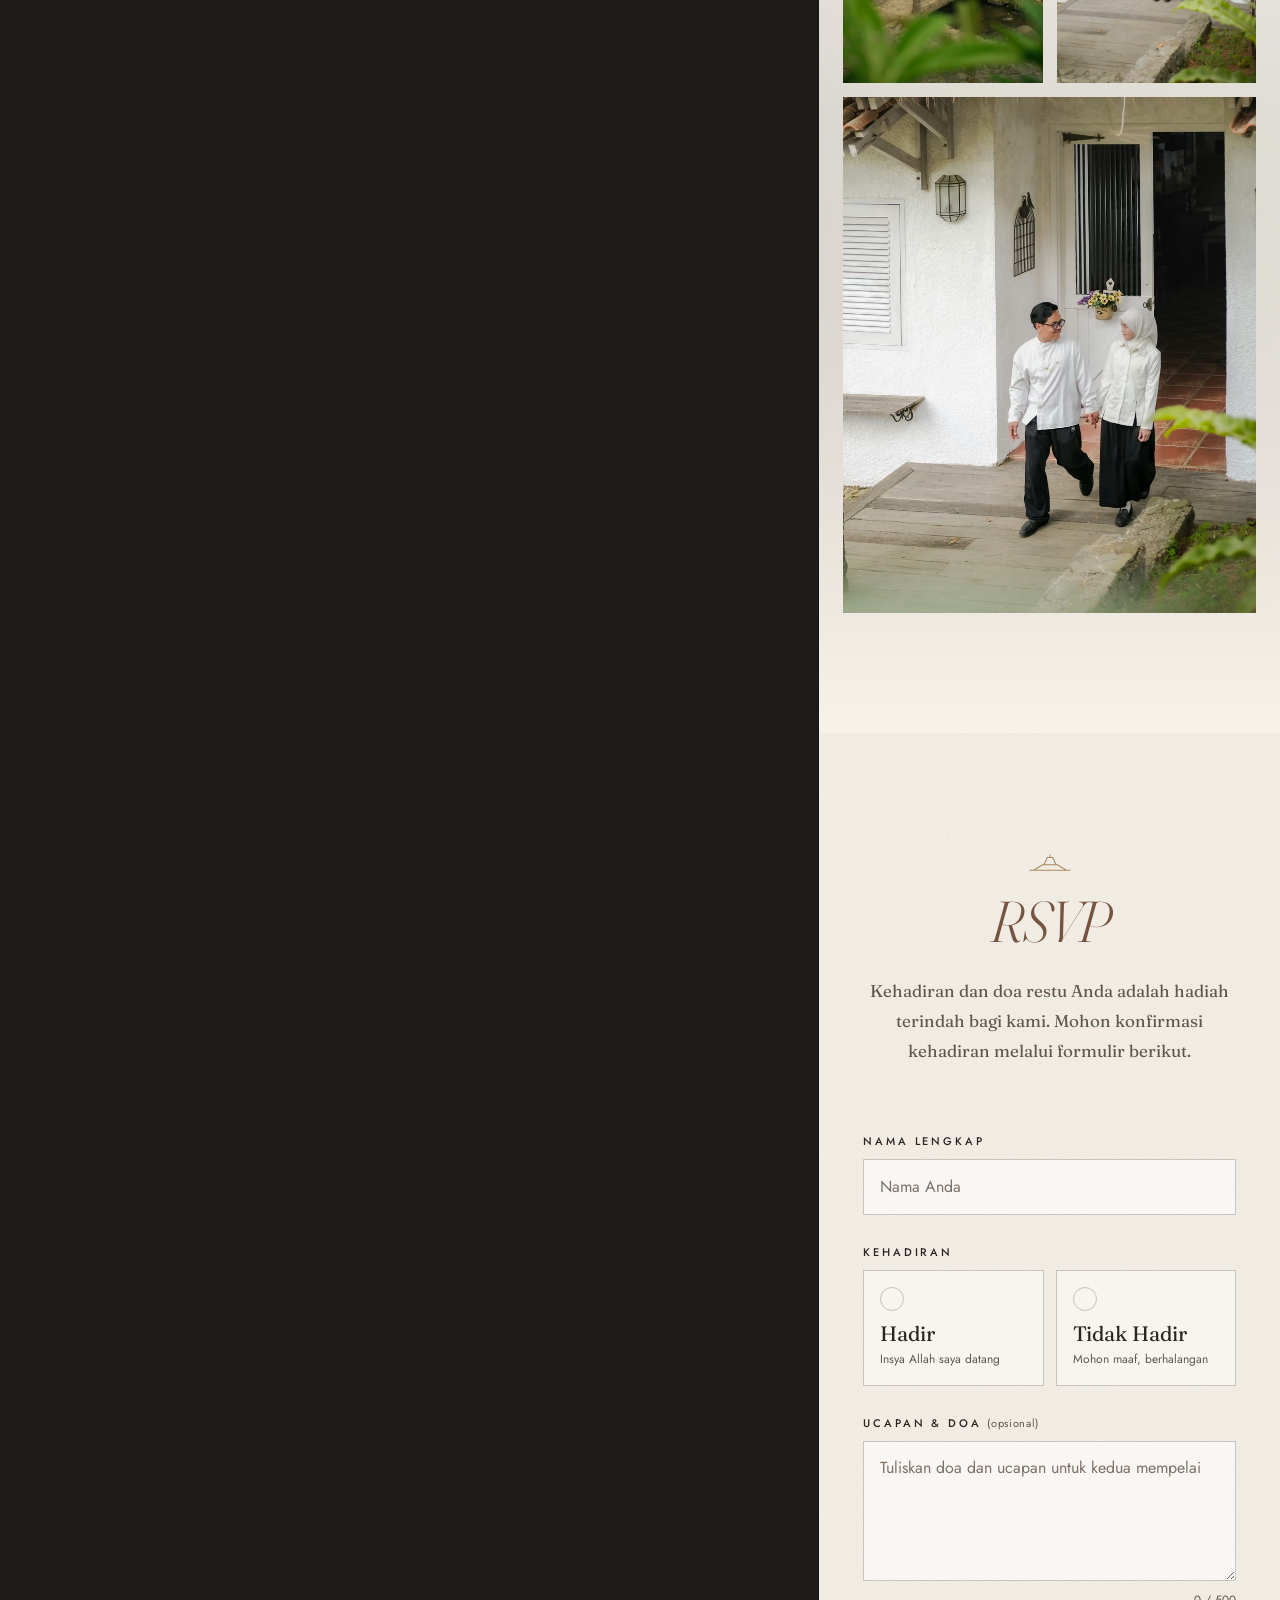
==== commit dfaabb13: "Gallery: remove photo captions from the lightbox The lightbox no longer shows each photo's descripti" ====
--- a/index.html
+++ b/index.html
@@ -8,23 +8,23 @@
   <meta name="theme-color" content="#17130F">
   <meta name="color-scheme" content="light">
   <meta name="format-detection" content="telephone=no">
-  <link rel="canonical" href="https://SITE_URL/">
-
-  <!-- Social sharing (WhatsApp, Facebook, X). Update SITE_URL after deployment. -->
+  <link rel="canonical" href="https://fauzanwafyy.github.io/wedding-alghifari-laeli/">
+
+  <!-- Social sharing (WhatsApp, Facebook, X): absolute URLs of the live site. -->
   <meta property="og:type" content="website">
   <meta property="og:site_name" content="Alghifari &amp; Laeli">
   <meta property="og:locale" content="id_ID">
   <meta property="og:title" content="The Wedding of Alghifari &amp; Laeli">
   <meta property="og:description" content="Rabu, 21 Oktober 2026 · SGB Learning Center, Cisarua, Bogor. Kami mengundang Anda untuk hadir dan memberikan doa restu.">
-  <meta property="og:url" content="https://SITE_URL/">
-  <meta property="og:image" content="https://SITE_URL/assets/images/meta/og-image.jpg">
+  <meta property="og:url" content="https://fauzanwafyy.github.io/wedding-alghifari-laeli/">
+  <meta property="og:image" content="https://fauzanwafyy.github.io/wedding-alghifari-laeli/assets/images/meta/og-image.jpg">
   <meta property="og:image:width" content="1200">
   <meta property="og:image:height" content="630">
   <meta property="og:image:alt" content="Alghifari dan Laeli membawa lentera di tengah hutan pada malam hari, undangan pernikahan 21 Oktober 2026">
   <meta name="twitter:card" content="summary_large_image">
   <meta name="twitter:title" content="The Wedding of Alghifari &amp; Laeli">
   <meta name="twitter:description" content="Rabu, 21 Oktober 2026 · SGB Learning Center, Cisarua, Bogor.">
-  <meta name="twitter:image" content="https://SITE_URL/assets/images/meta/og-image.jpg">
+  <meta name="twitter:image" content="https://fauzanwafyy.github.io/wedding-alghifari-laeli/assets/images/meta/og-image.jpg">
 
   <link rel="icon" href="assets/images/meta/favicon.svg" type="image/svg+xml">
   <link rel="icon" href="assets/images/meta/favicon-32.png" sizes="32x32" type="image/png">
@@ -470,7 +470,6 @@
     <div class="lightbox__stage"></div>
     <div class="lightbox__bar">
       <p class="lightbox__count"><span id="lb-index">01</span> <span aria-hidden="true">/</span><span class="visually-hidden">dari</span> <span id="lb-total">11</span></p>
-      <p class="lightbox__caption" id="lb-caption"></p>
     </div>
     <button class="lightbox__close" type="button" aria-label="Tutup galeri"><svg aria-hidden="true"><use href="#i-close"/></svg></button>
     <button class="lightbox__nav lightbox__nav--prev" type="button" aria-label="Foto sebelumnya"><svg aria-hidden="true"><use href="#i-chev"/></svg></button>
--- a/css/main.css
+++ b/css/main.css
@@ -853,9 +853,8 @@
 .lightbox__stage { display: grid; place-items: center; min-height: 0; padding: calc(4rem + var(--safe-t)) 0.75rem 0.5rem; touch-action: pan-y pinch-zoom; }
 .lightbox__pic { width: 100%; height: 100%; background: transparent; }
 .lightbox__pic img { object-fit: contain; animation: fade-in 0.4s var(--ease-out); }
-.lightbox__bar { display: grid; gap: 0.35rem; padding: 0.75rem var(--gutter) calc(1.25rem + var(--safe-b)); text-align: center; }
+.lightbox__bar { display: grid; padding: 0.75rem var(--gutter) calc(1.25rem + var(--safe-b)); text-align: center; }
 .lightbox__count { font: 500 0.6875rem/1 var(--f-sans); letter-spacing: 0.3em; color: var(--c-lantern); }
-.lightbox__caption { font-family: var(--f-display); font-style: italic; font-size: 0.9375rem; line-height: 1.5; color: var(--c-on-night-soft); }
 .lightbox__close, .lightbox__nav {
   position: absolute; display: grid; place-items: center; width: 46px; height: 46px; padding: 0;
   border: 1px solid var(--c-hair-night); border-radius: 50%;
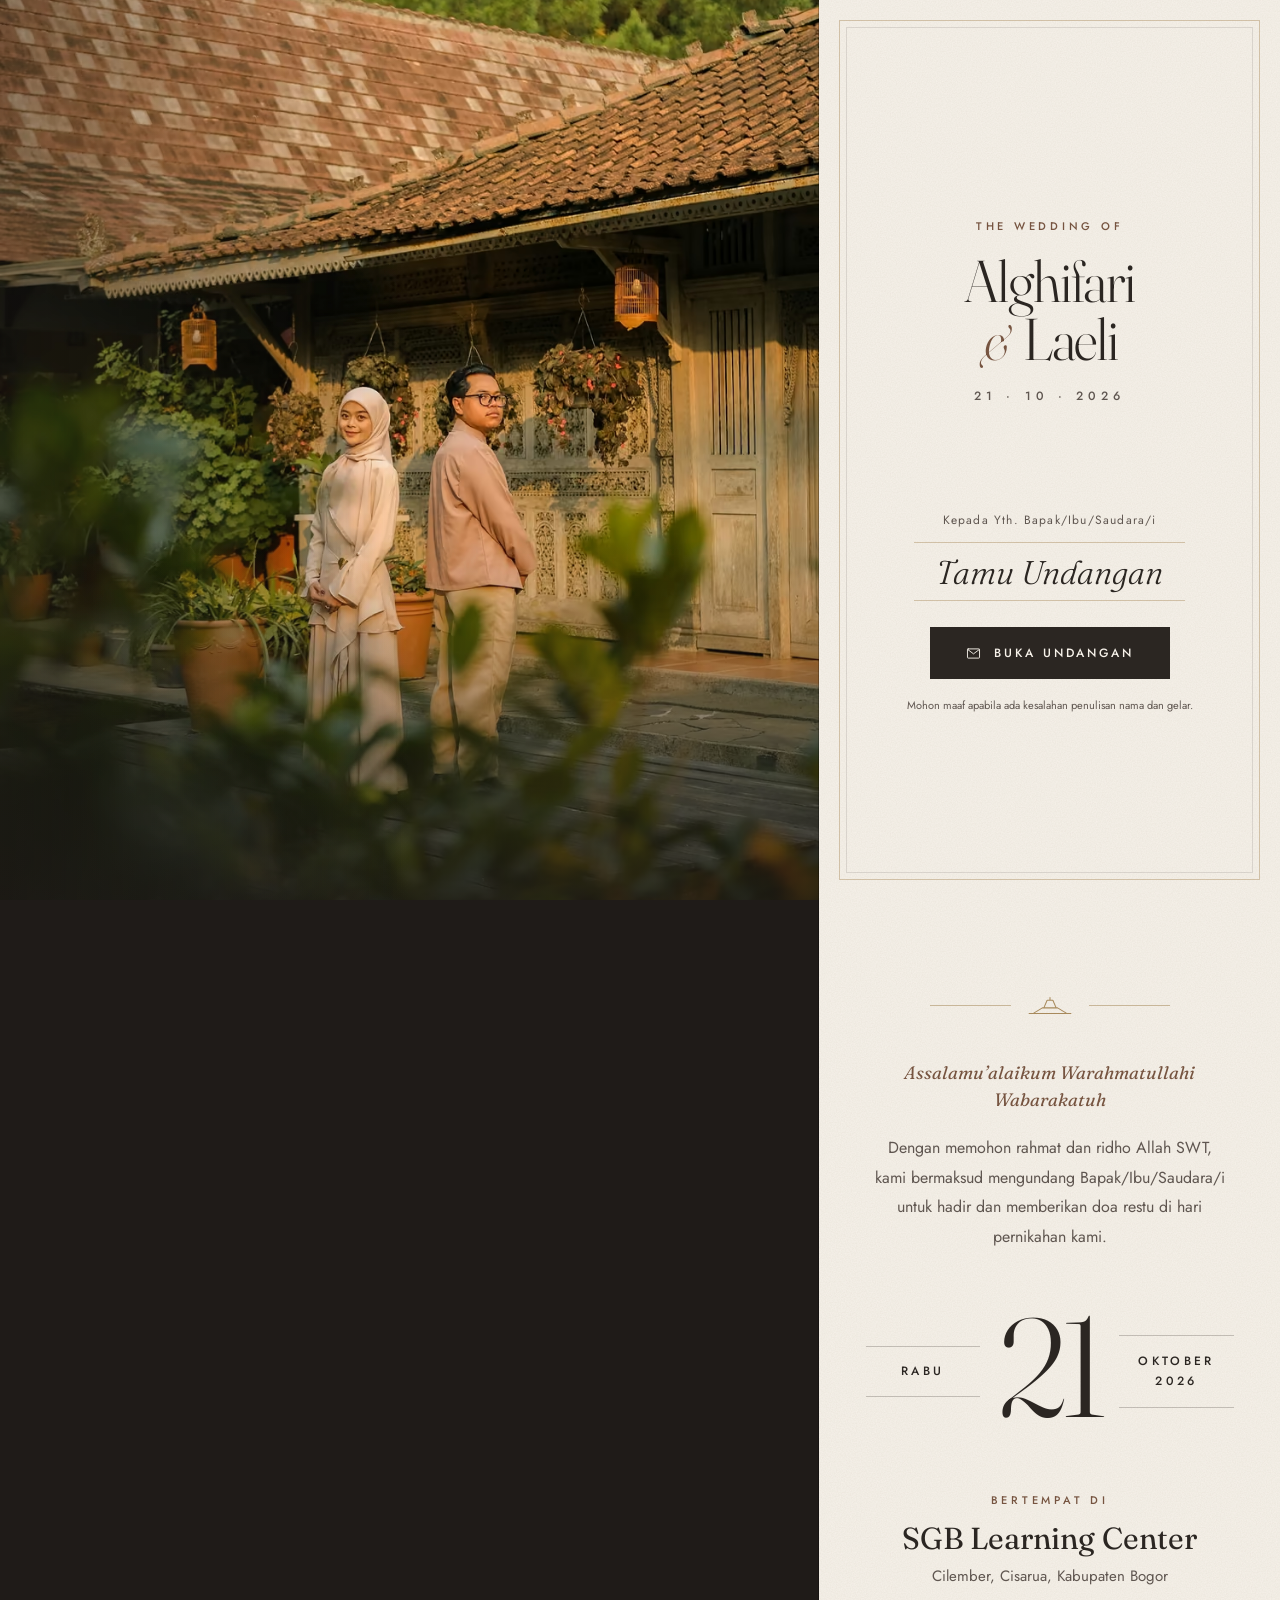
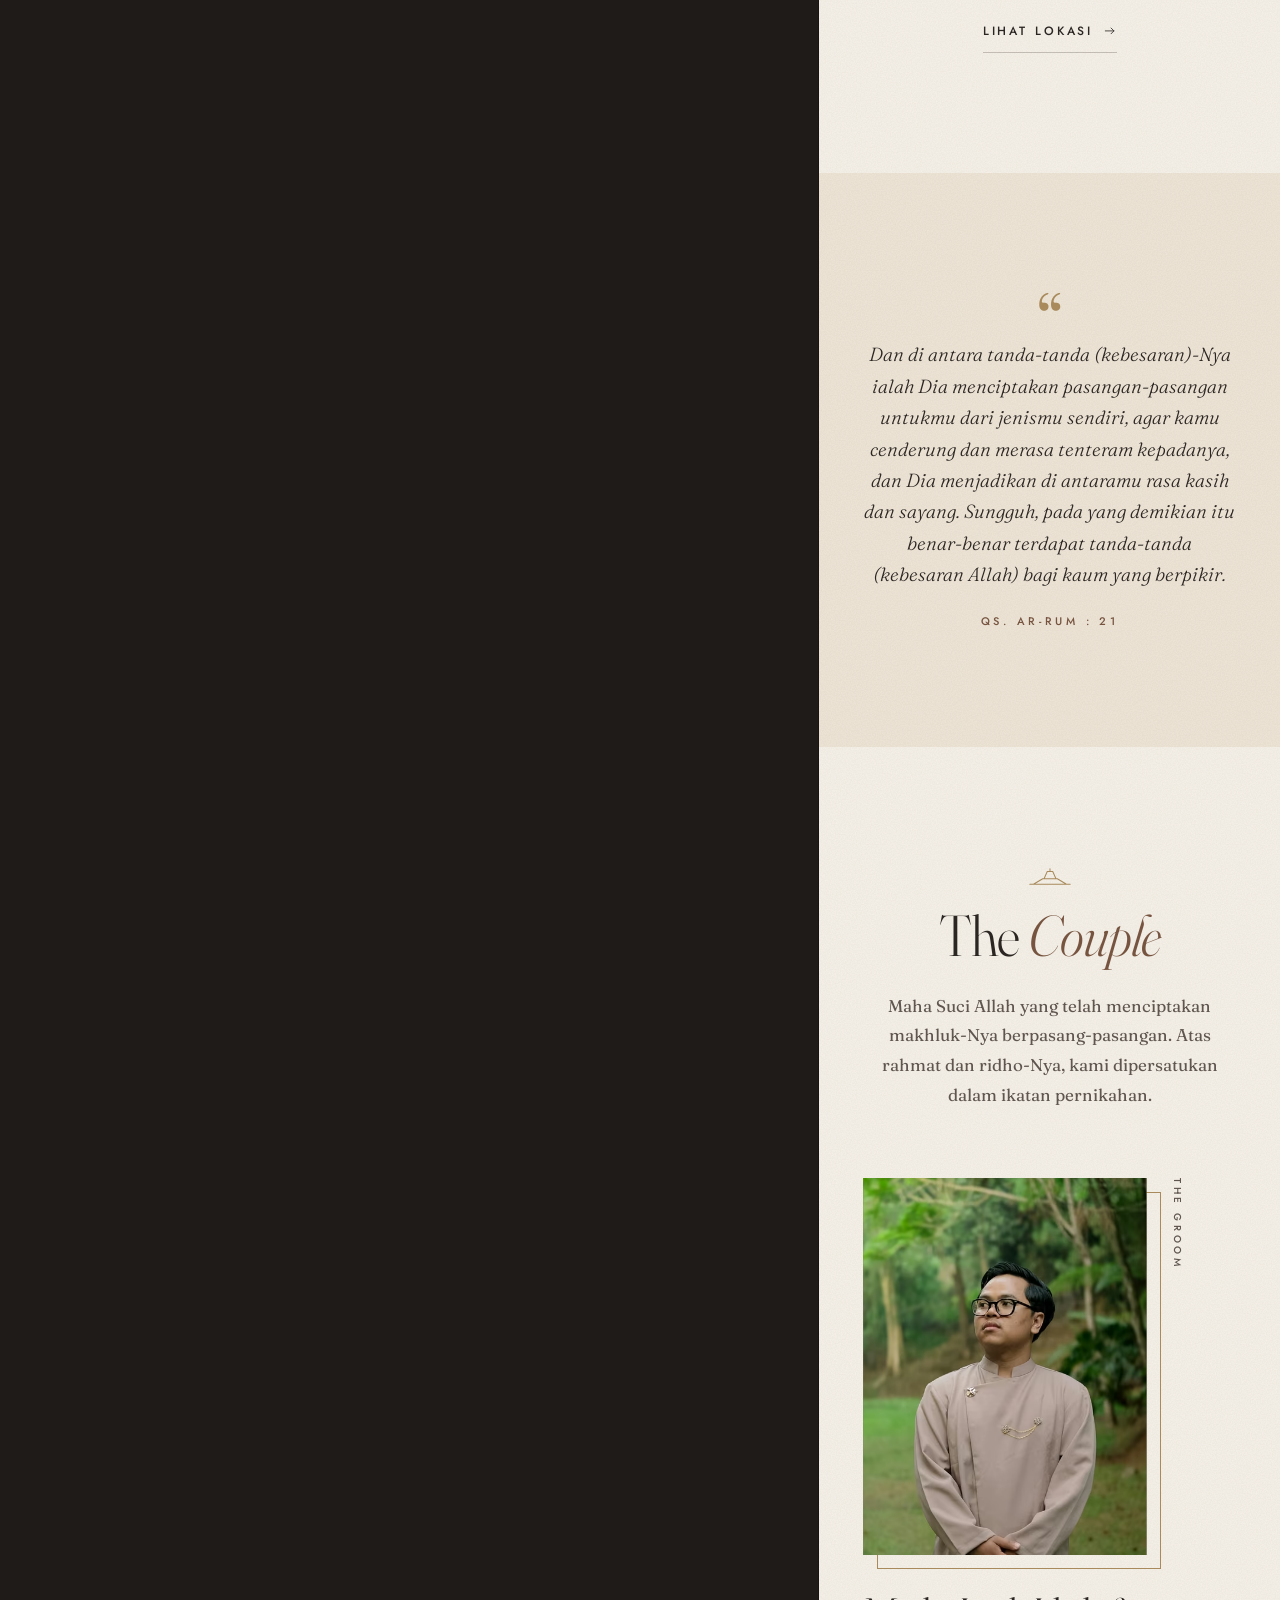
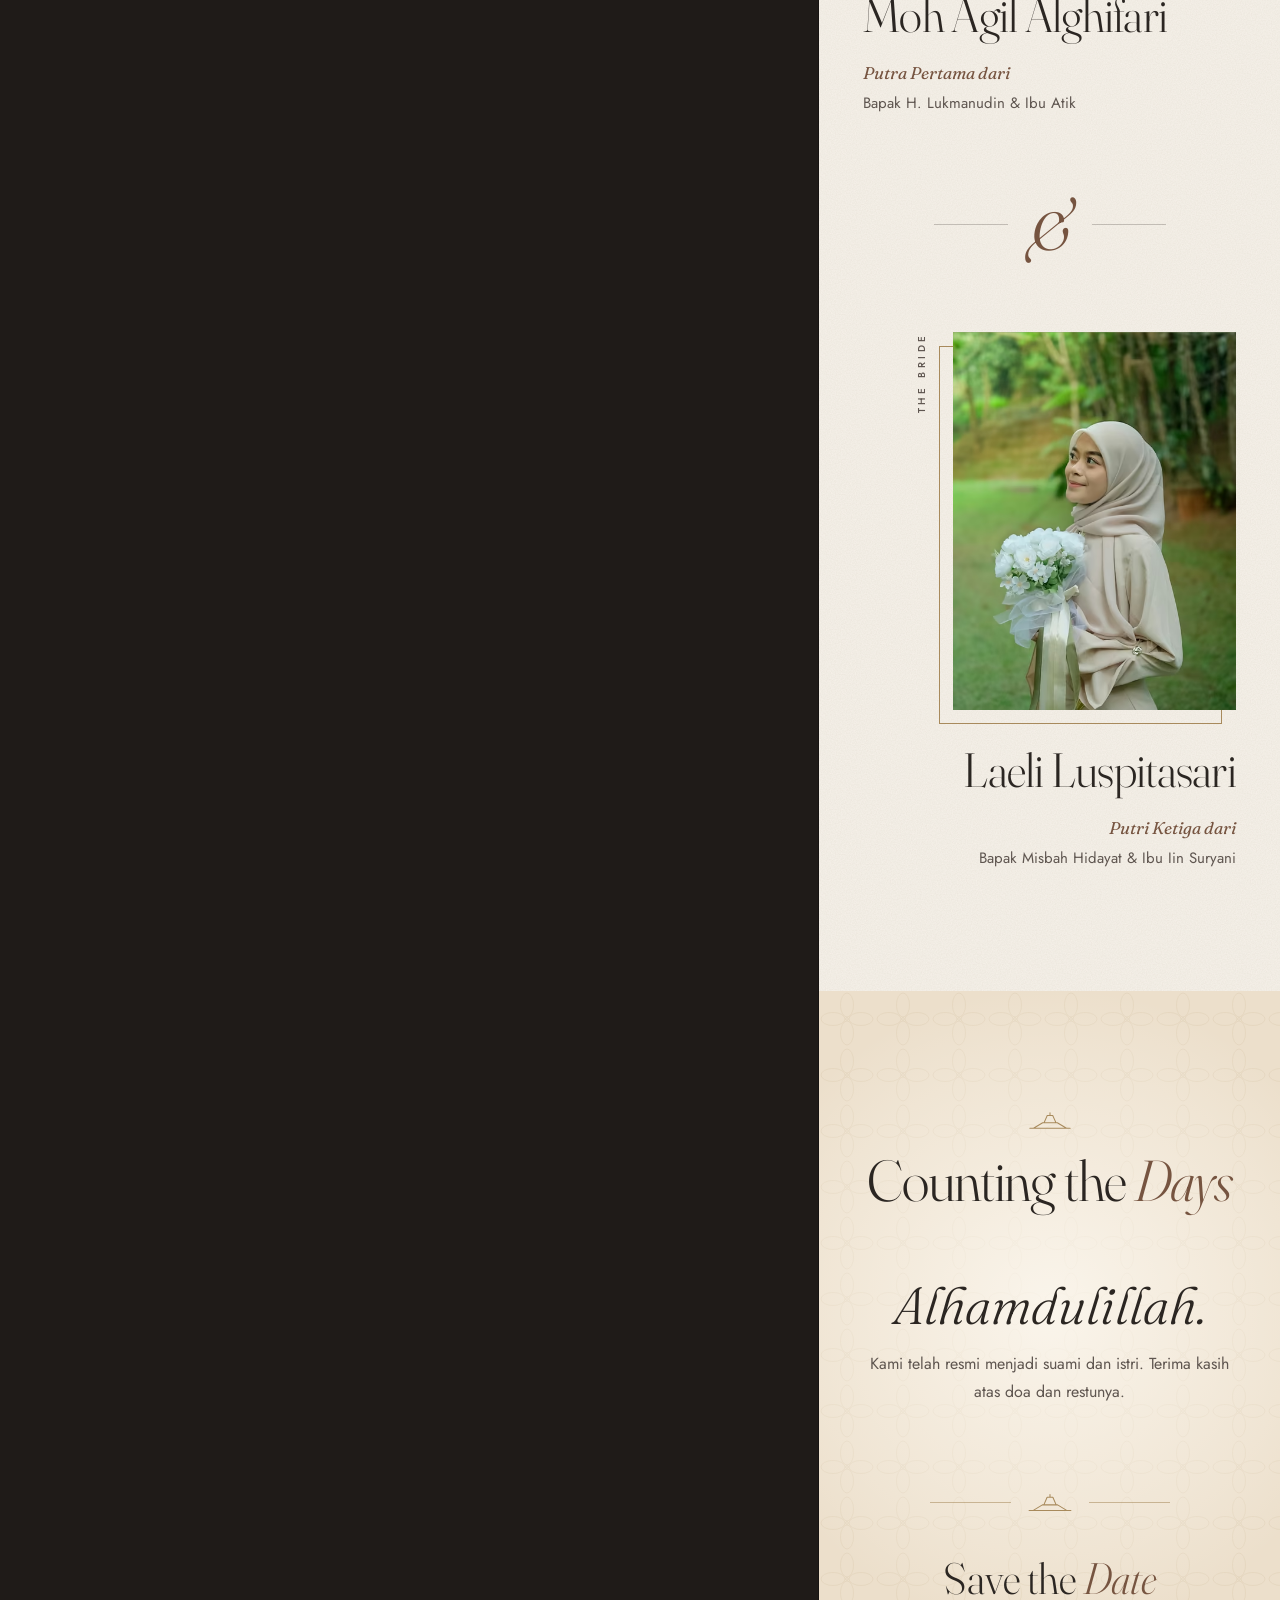
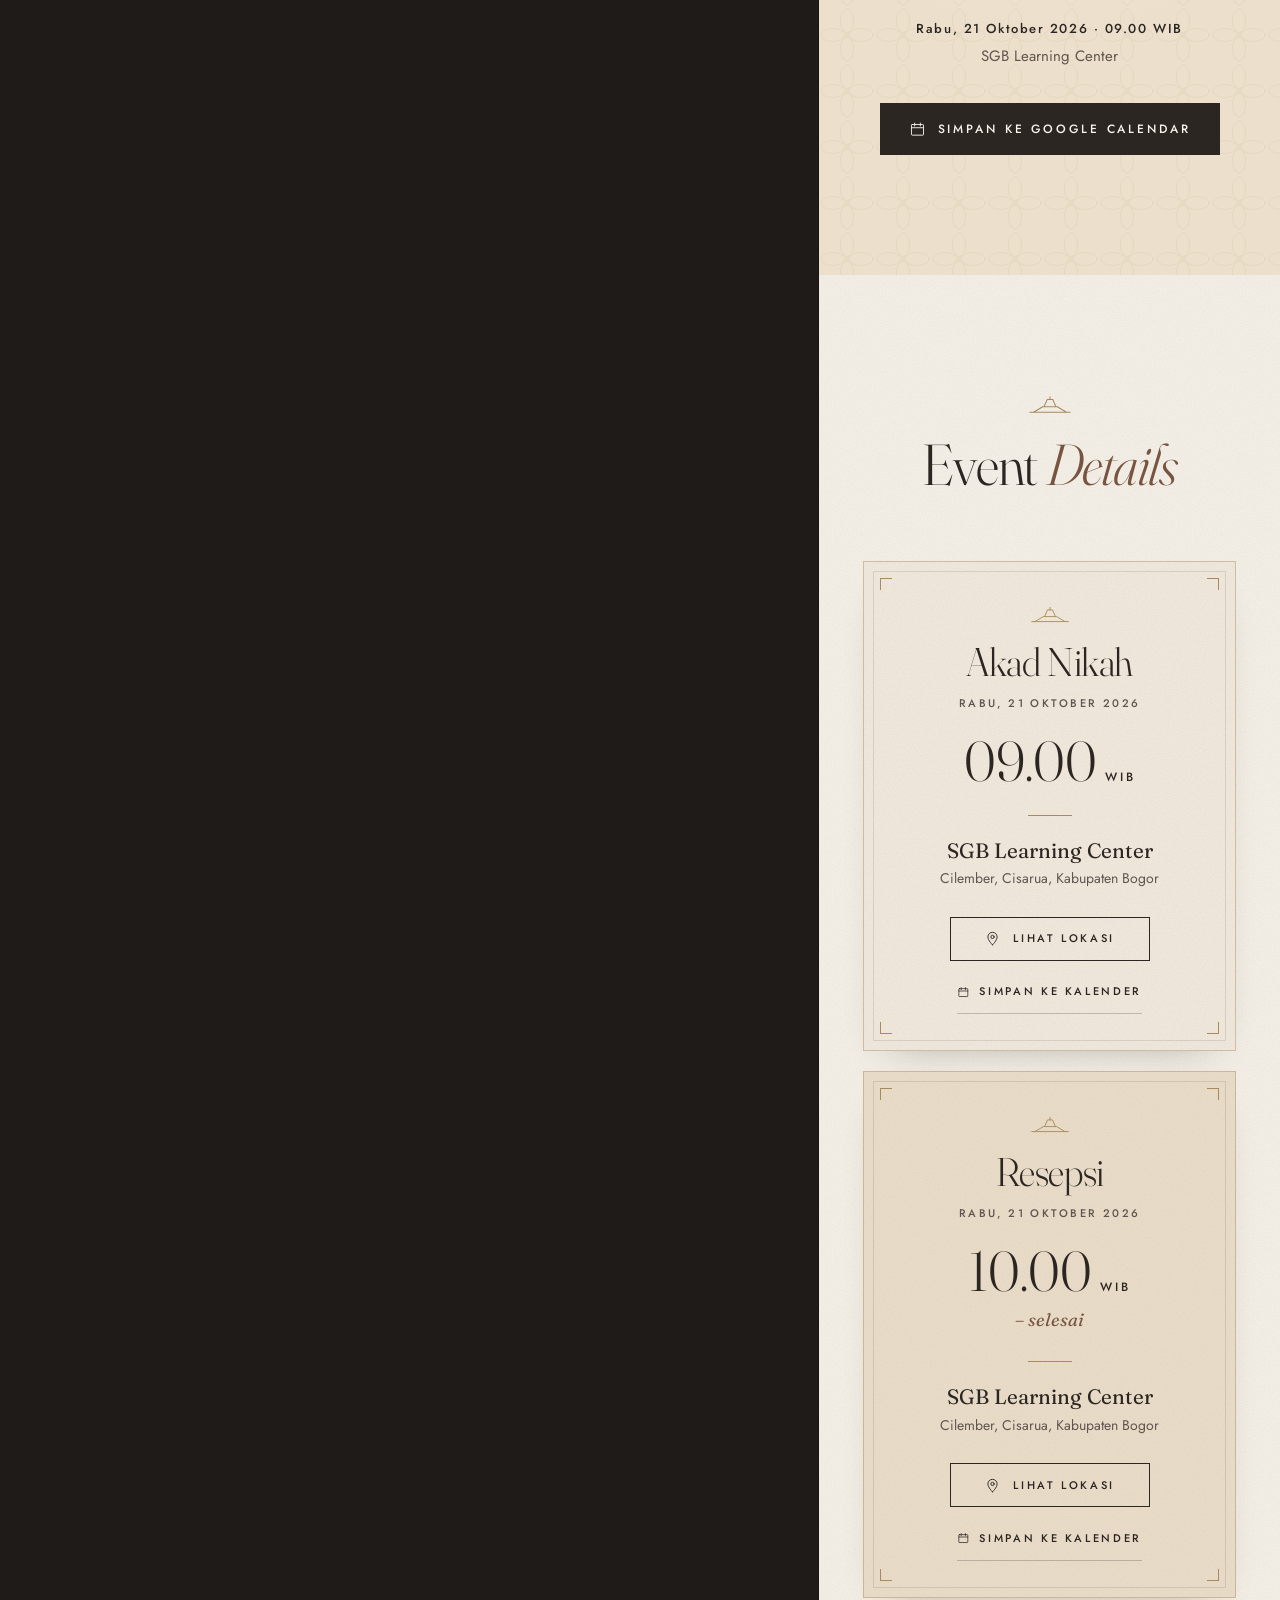
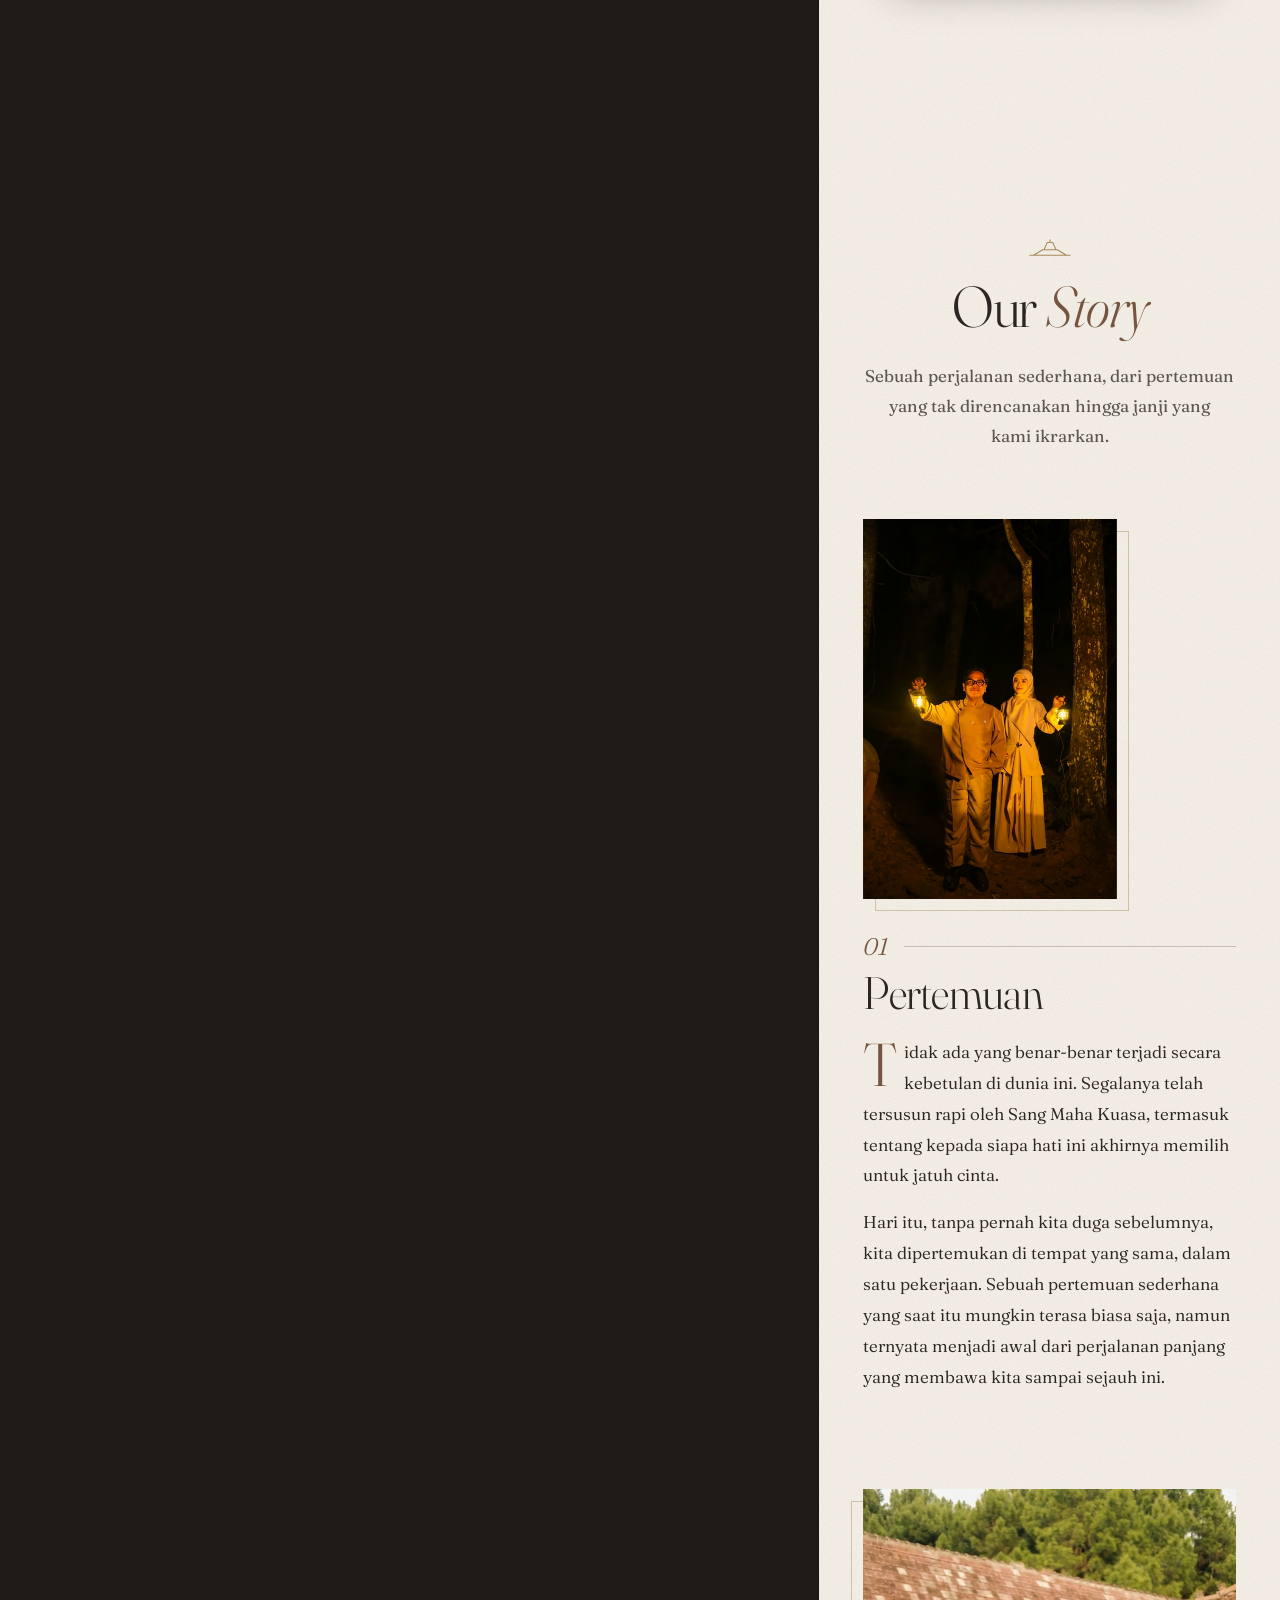
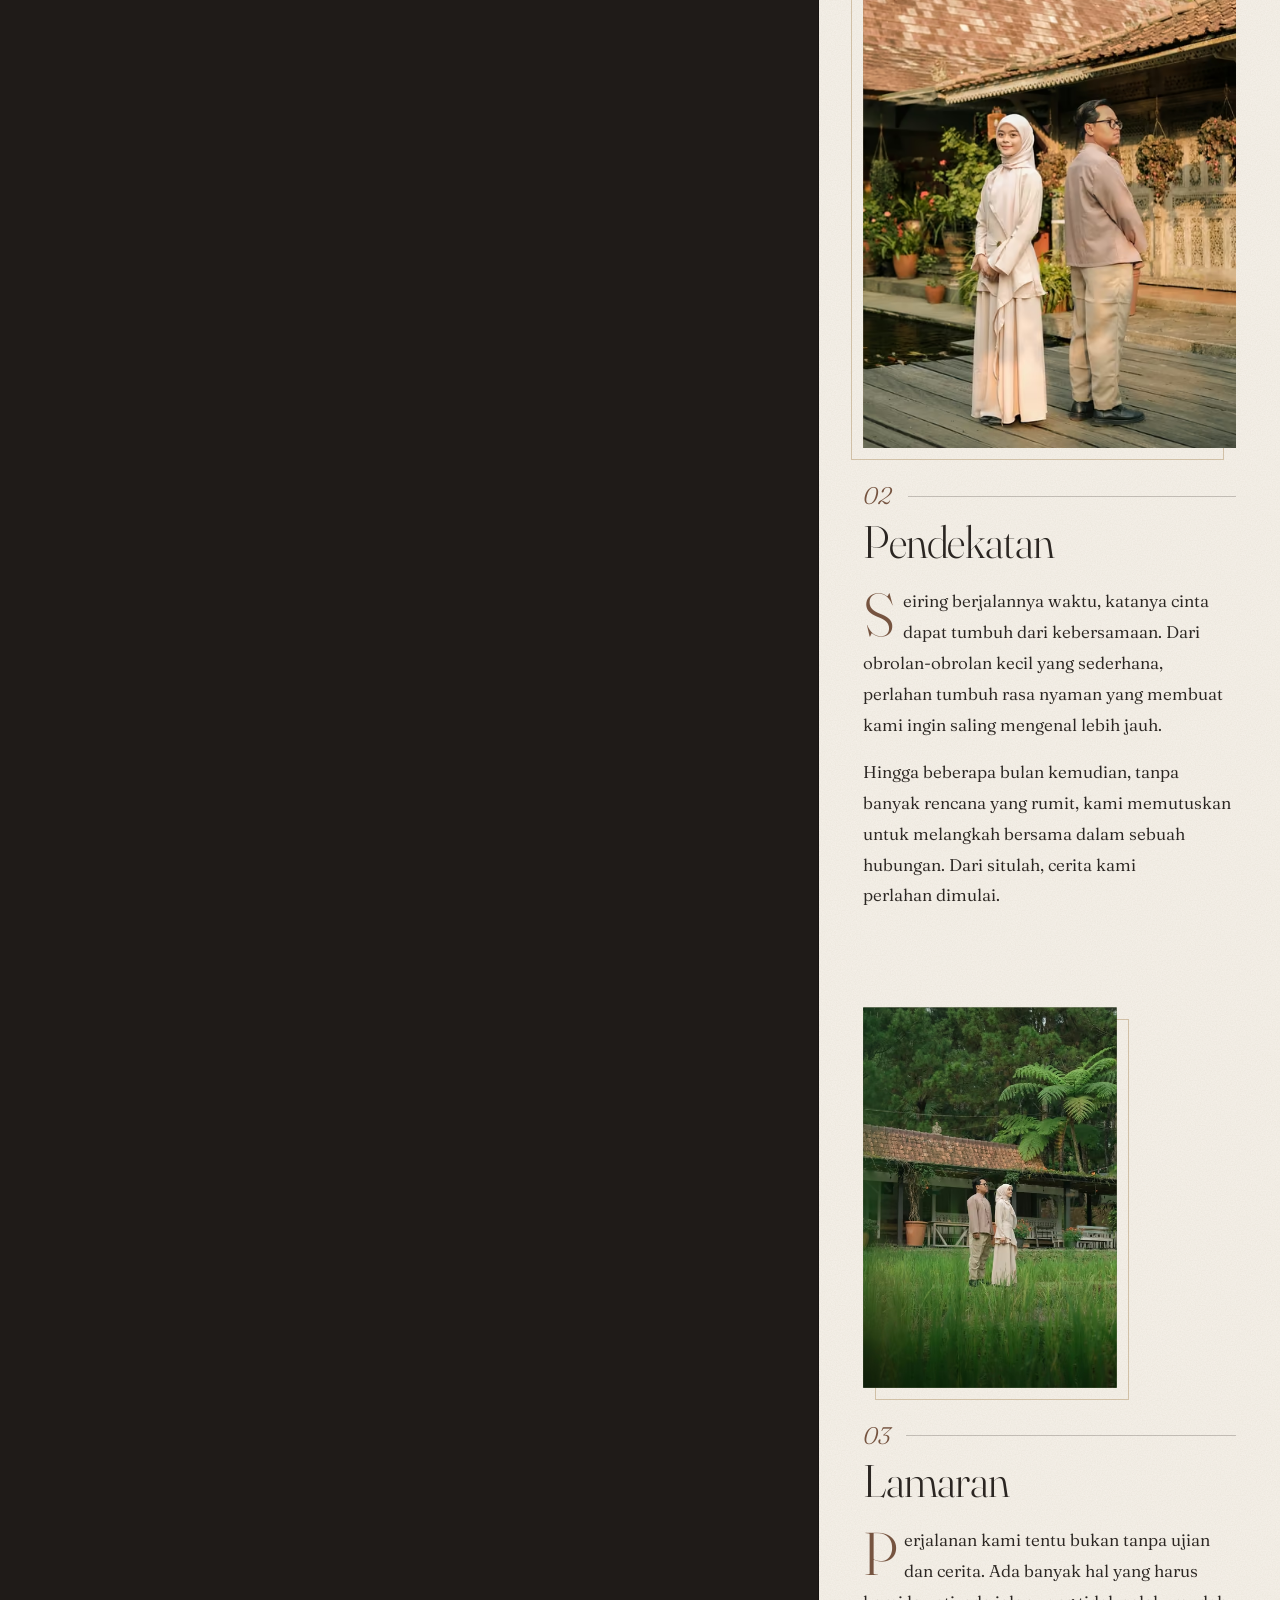
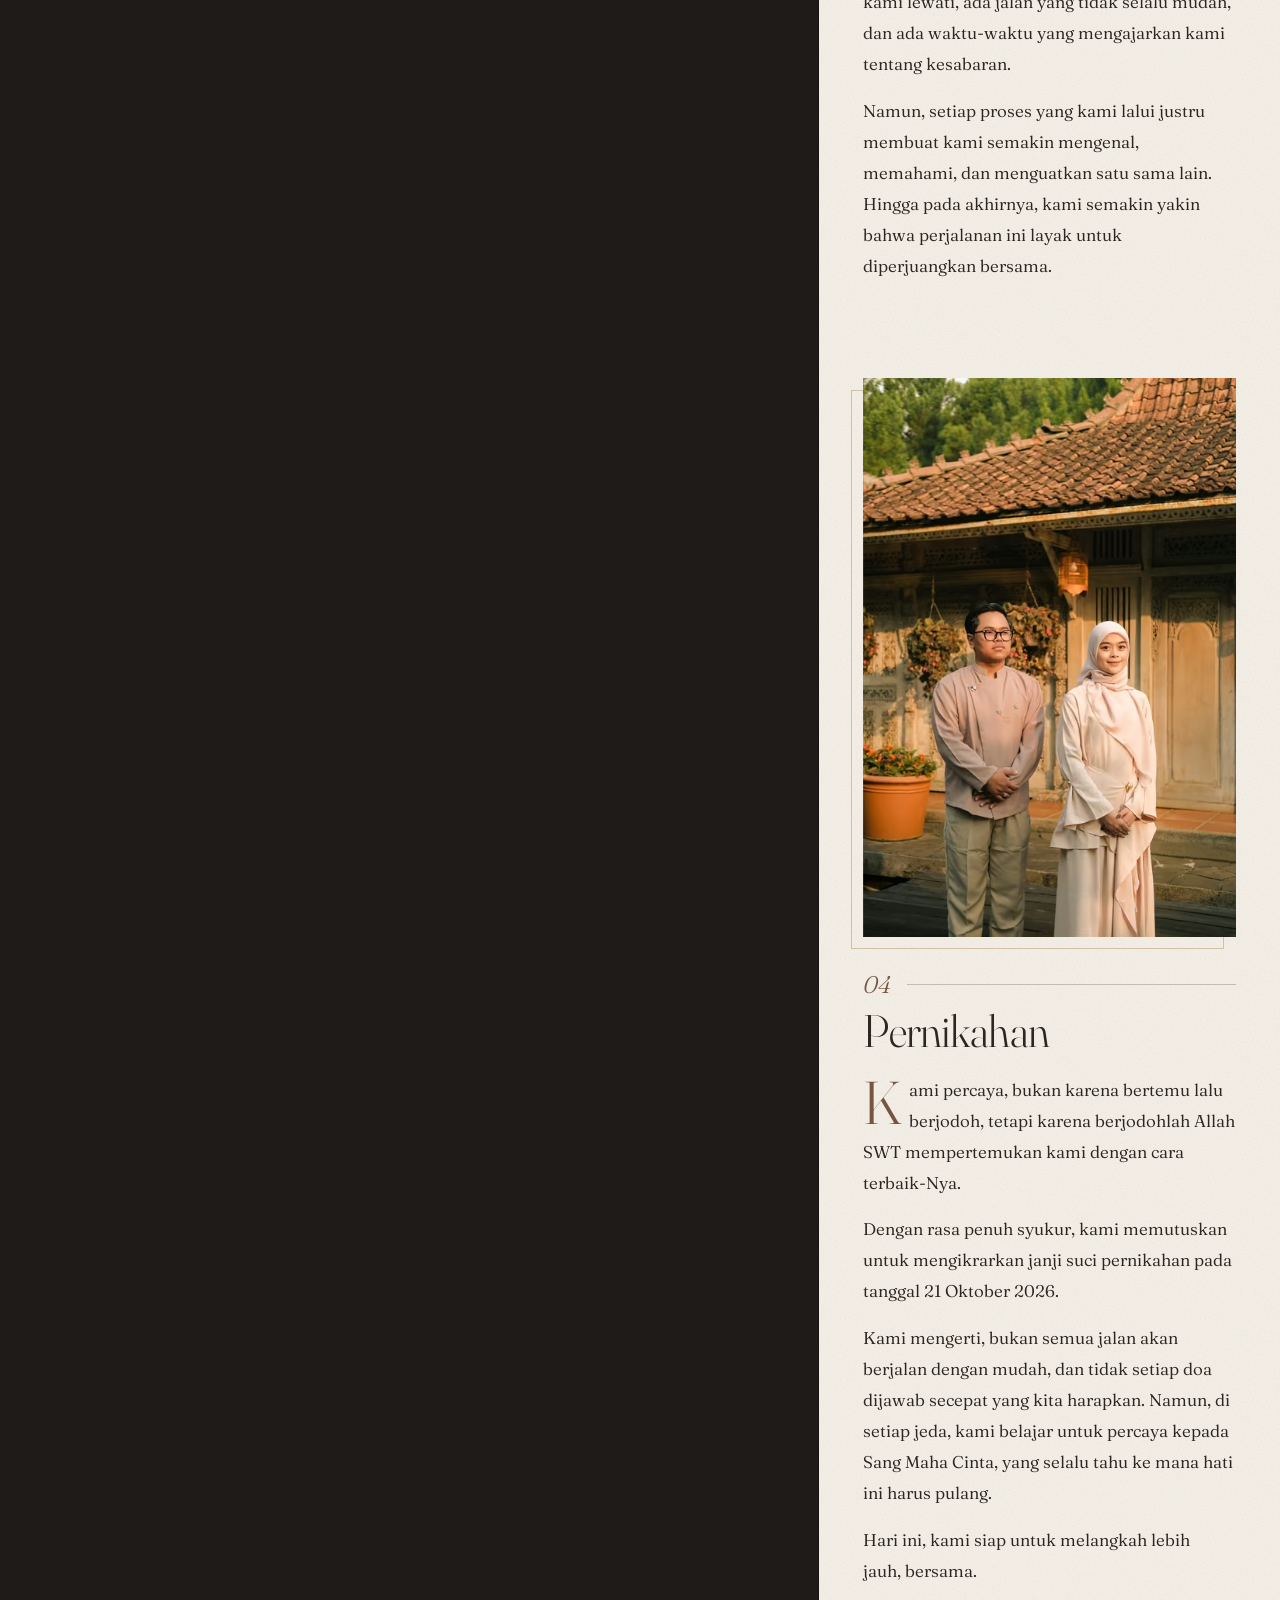
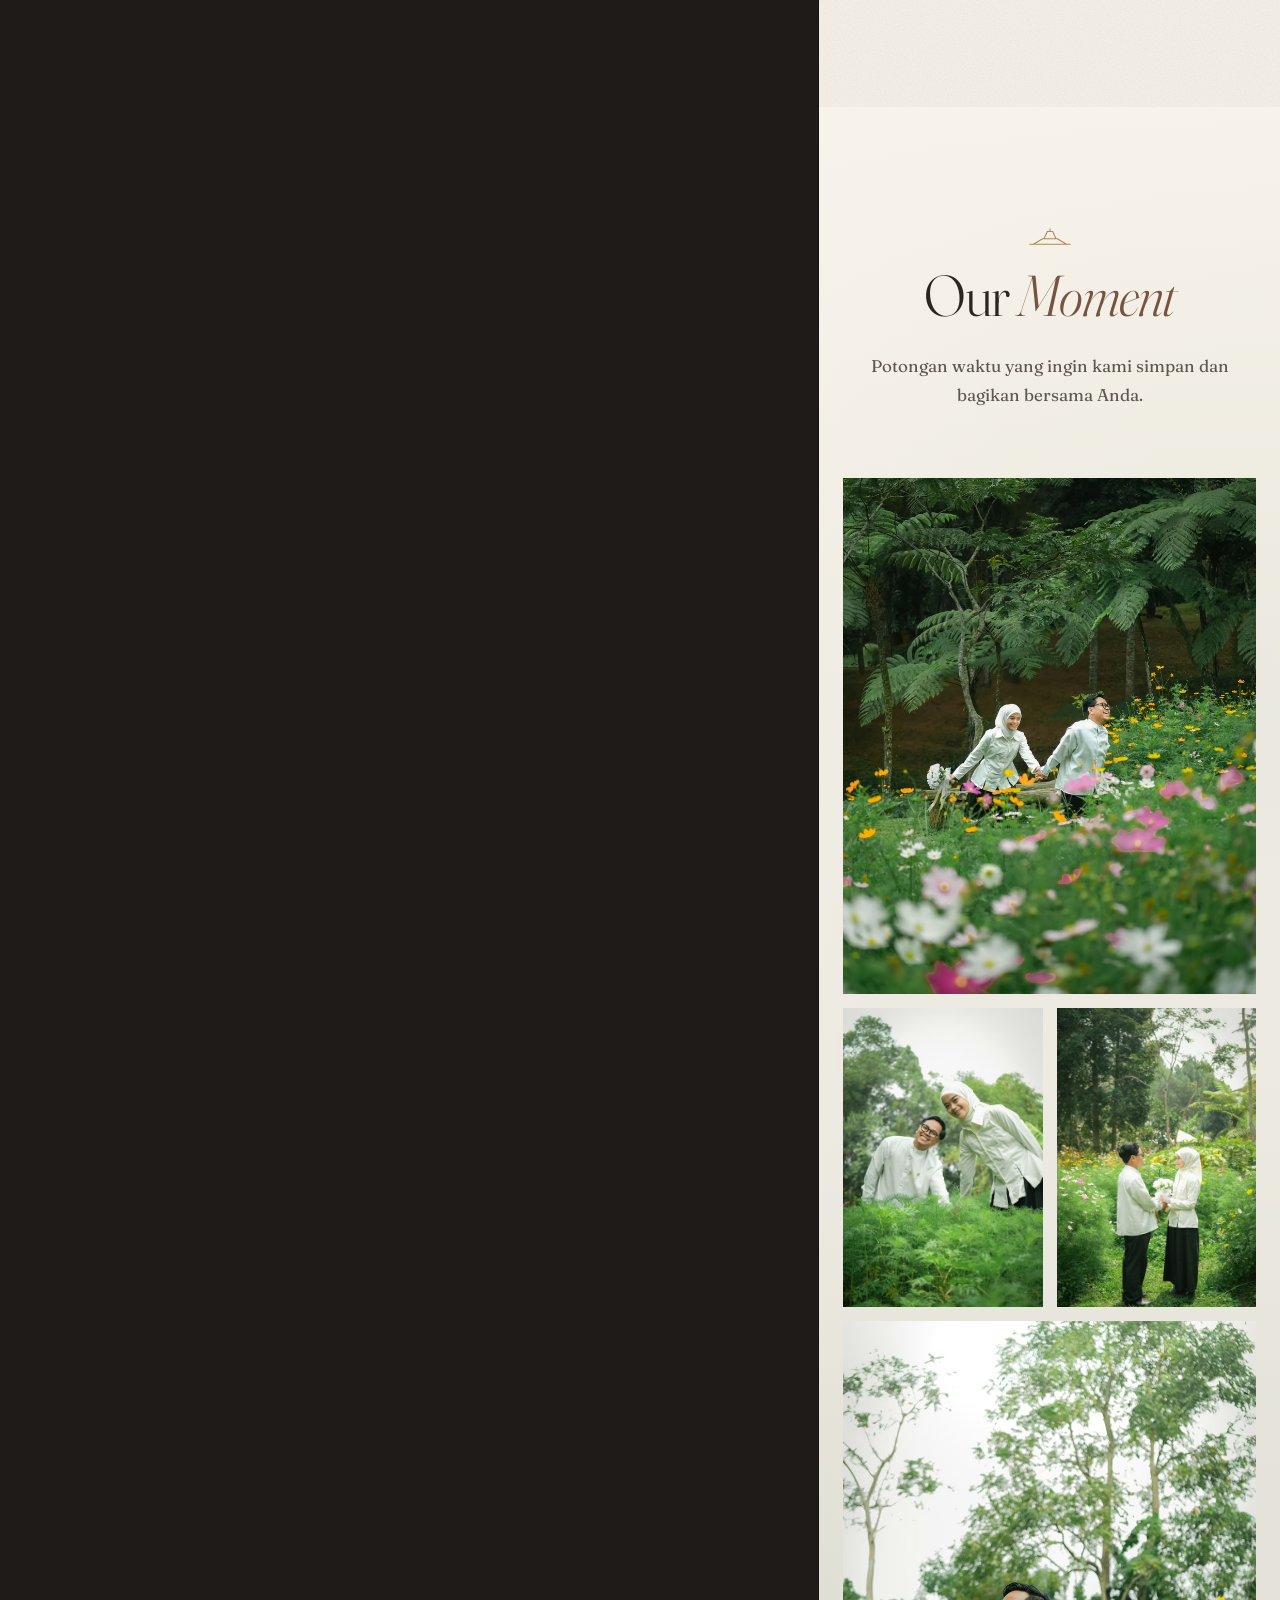
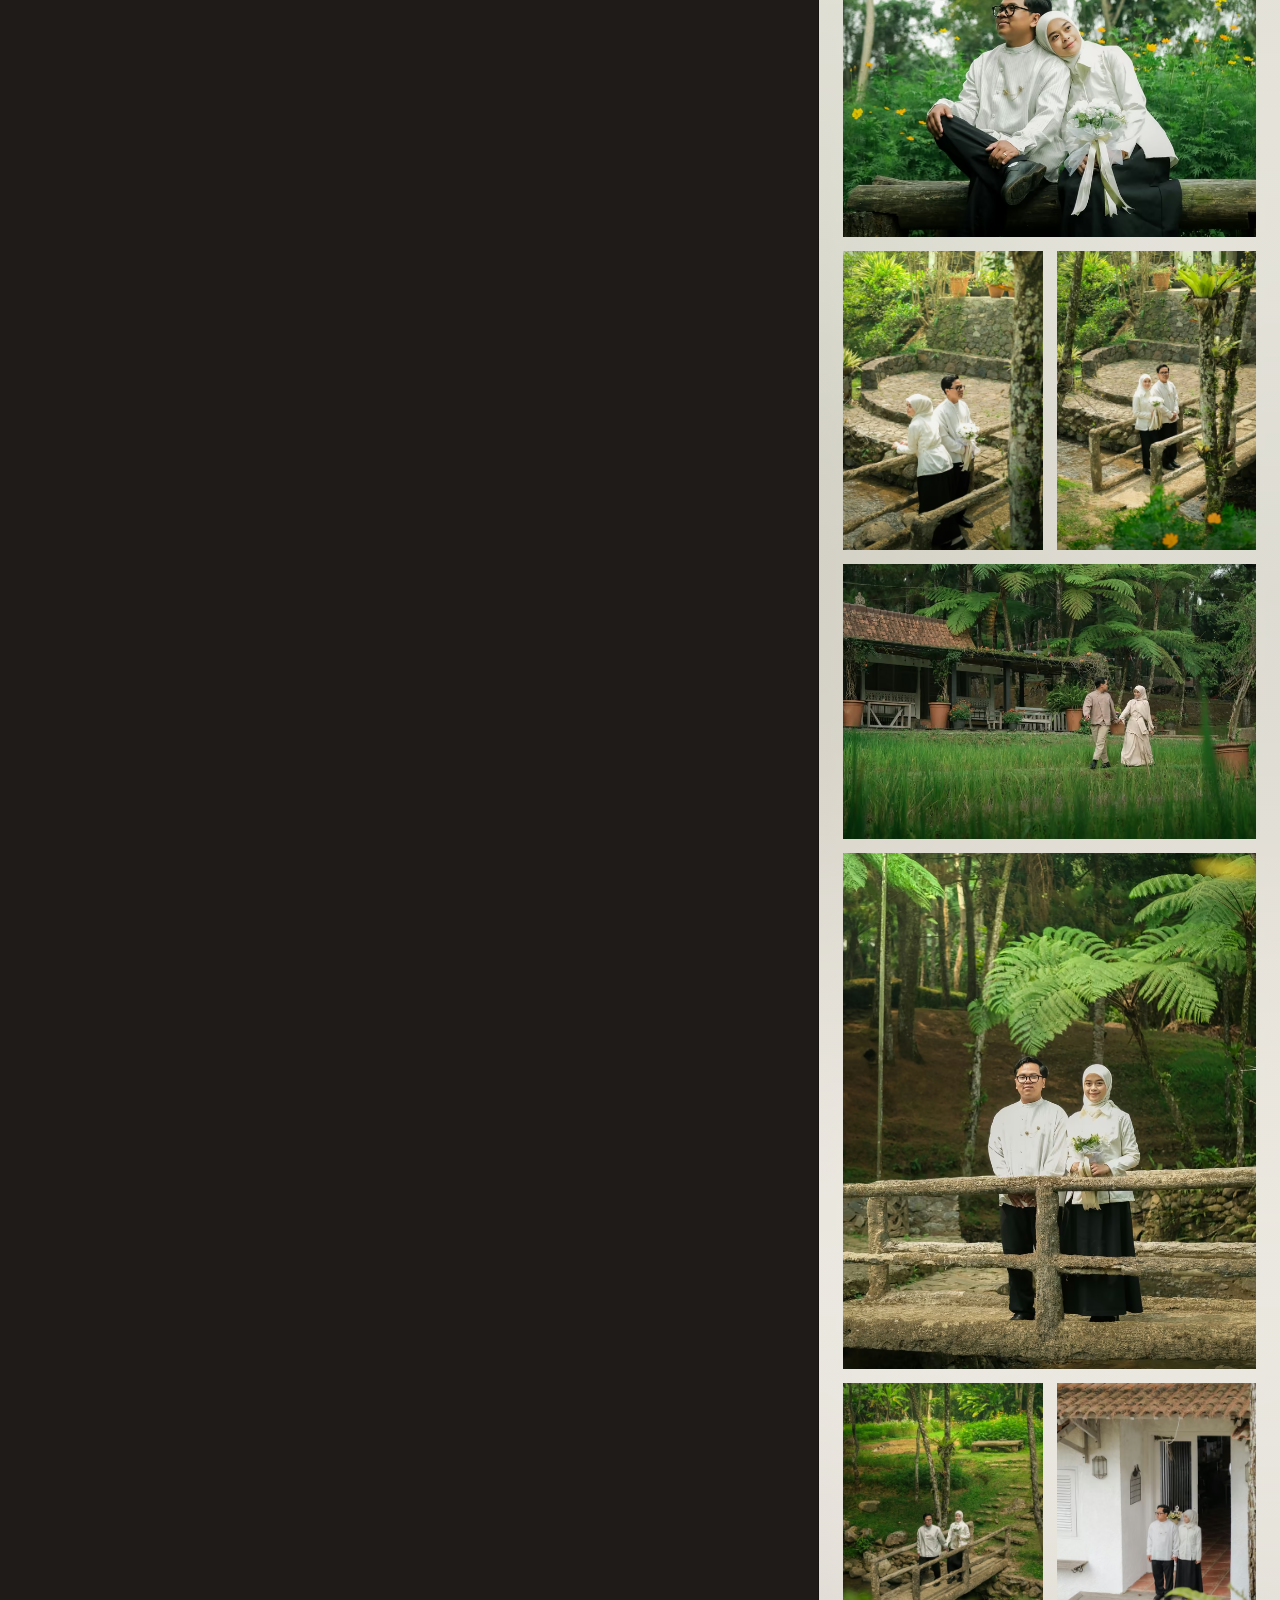
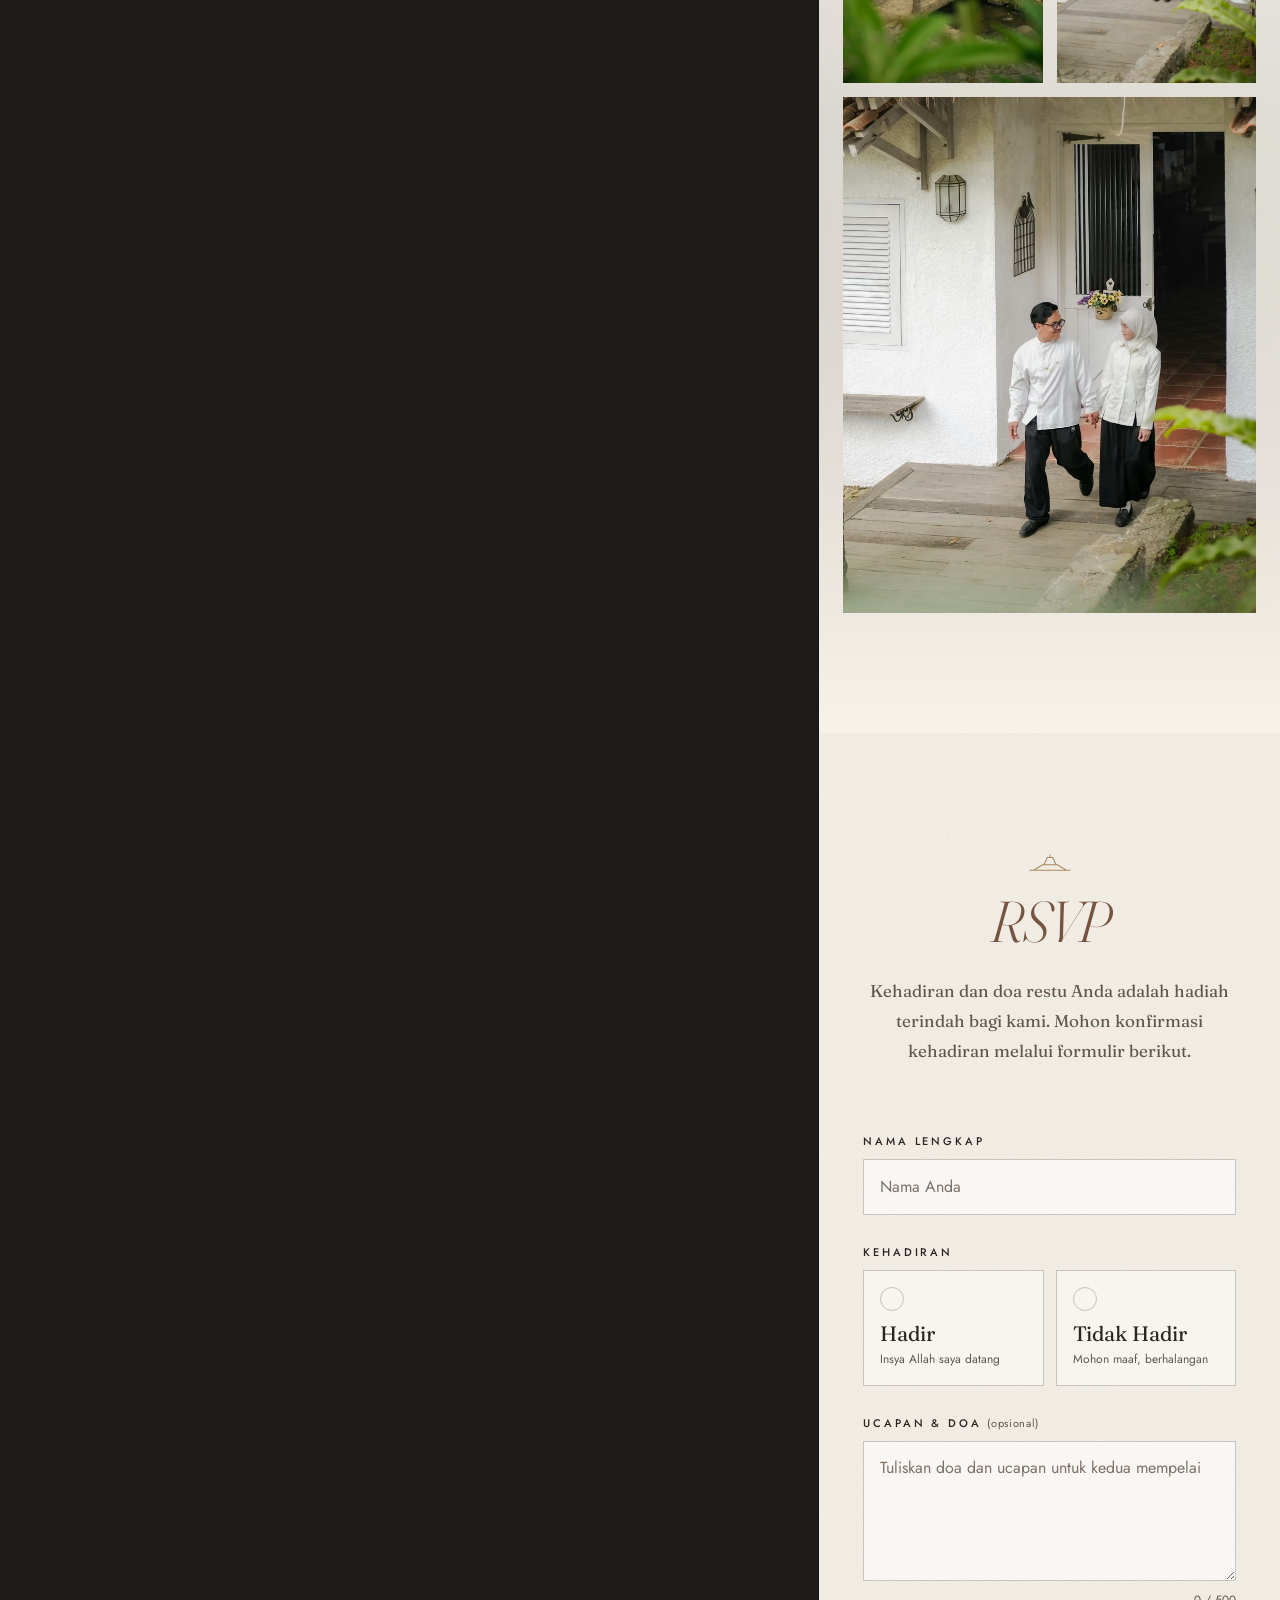
==== commit 9d0e0f68: "Point site address and share tags at the onepercent.my.id subdomain Prepared on a side branch; merge" ====
--- a/index.html
+++ b/index.html
@@ -8,7 +8,7 @@
   <meta name="theme-color" content="#17130F">
   <meta name="color-scheme" content="light">
   <meta name="format-detection" content="telephone=no">
-  <link rel="canonical" href="https://fauzanwafyy.github.io/wedding-alghifari-laeli/">
+  <link rel="canonical" href="https://day2.onepercent.my.id/">
 
   <!-- Social sharing (WhatsApp, Facebook, X): absolute URLs of the live site. -->
   <meta property="og:type" content="website">
@@ -16,15 +16,15 @@
   <meta property="og:locale" content="id_ID">
   <meta property="og:title" content="The Wedding of Alghifari &amp; Laeli">
   <meta property="og:description" content="Rabu, 21 Oktober 2026 · SGB Learning Center, Cisarua, Bogor. Kami mengundang Anda untuk hadir dan memberikan doa restu.">
-  <meta property="og:url" content="https://fauzanwafyy.github.io/wedding-alghifari-laeli/">
-  <meta property="og:image" content="https://fauzanwafyy.github.io/wedding-alghifari-laeli/assets/images/meta/og-image.jpg">
+  <meta property="og:url" content="https://day2.onepercent.my.id/">
+  <meta property="og:image" content="https://day2.onepercent.my.id/assets/images/meta/og-image.jpg">
   <meta property="og:image:width" content="1200">
   <meta property="og:image:height" content="630">
   <meta property="og:image:alt" content="Alghifari dan Laeli membawa lentera di tengah hutan pada malam hari, undangan pernikahan 21 Oktober 2026">
   <meta name="twitter:card" content="summary_large_image">
   <meta name="twitter:title" content="The Wedding of Alghifari &amp; Laeli">
   <meta name="twitter:description" content="Rabu, 21 Oktober 2026 · SGB Learning Center, Cisarua, Bogor.">
-  <meta name="twitter:image" content="https://fauzanwafyy.github.io/wedding-alghifari-laeli/assets/images/meta/og-image.jpg">
+  <meta name="twitter:image" content="https://day2.onepercent.my.id/assets/images/meta/og-image.jpg">
 
   <link rel="icon" href="assets/images/meta/favicon.svg" type="image/svg+xml">
   <link rel="icon" href="assets/images/meta/favicon-32.png" sizes="32x32" type="image/png">
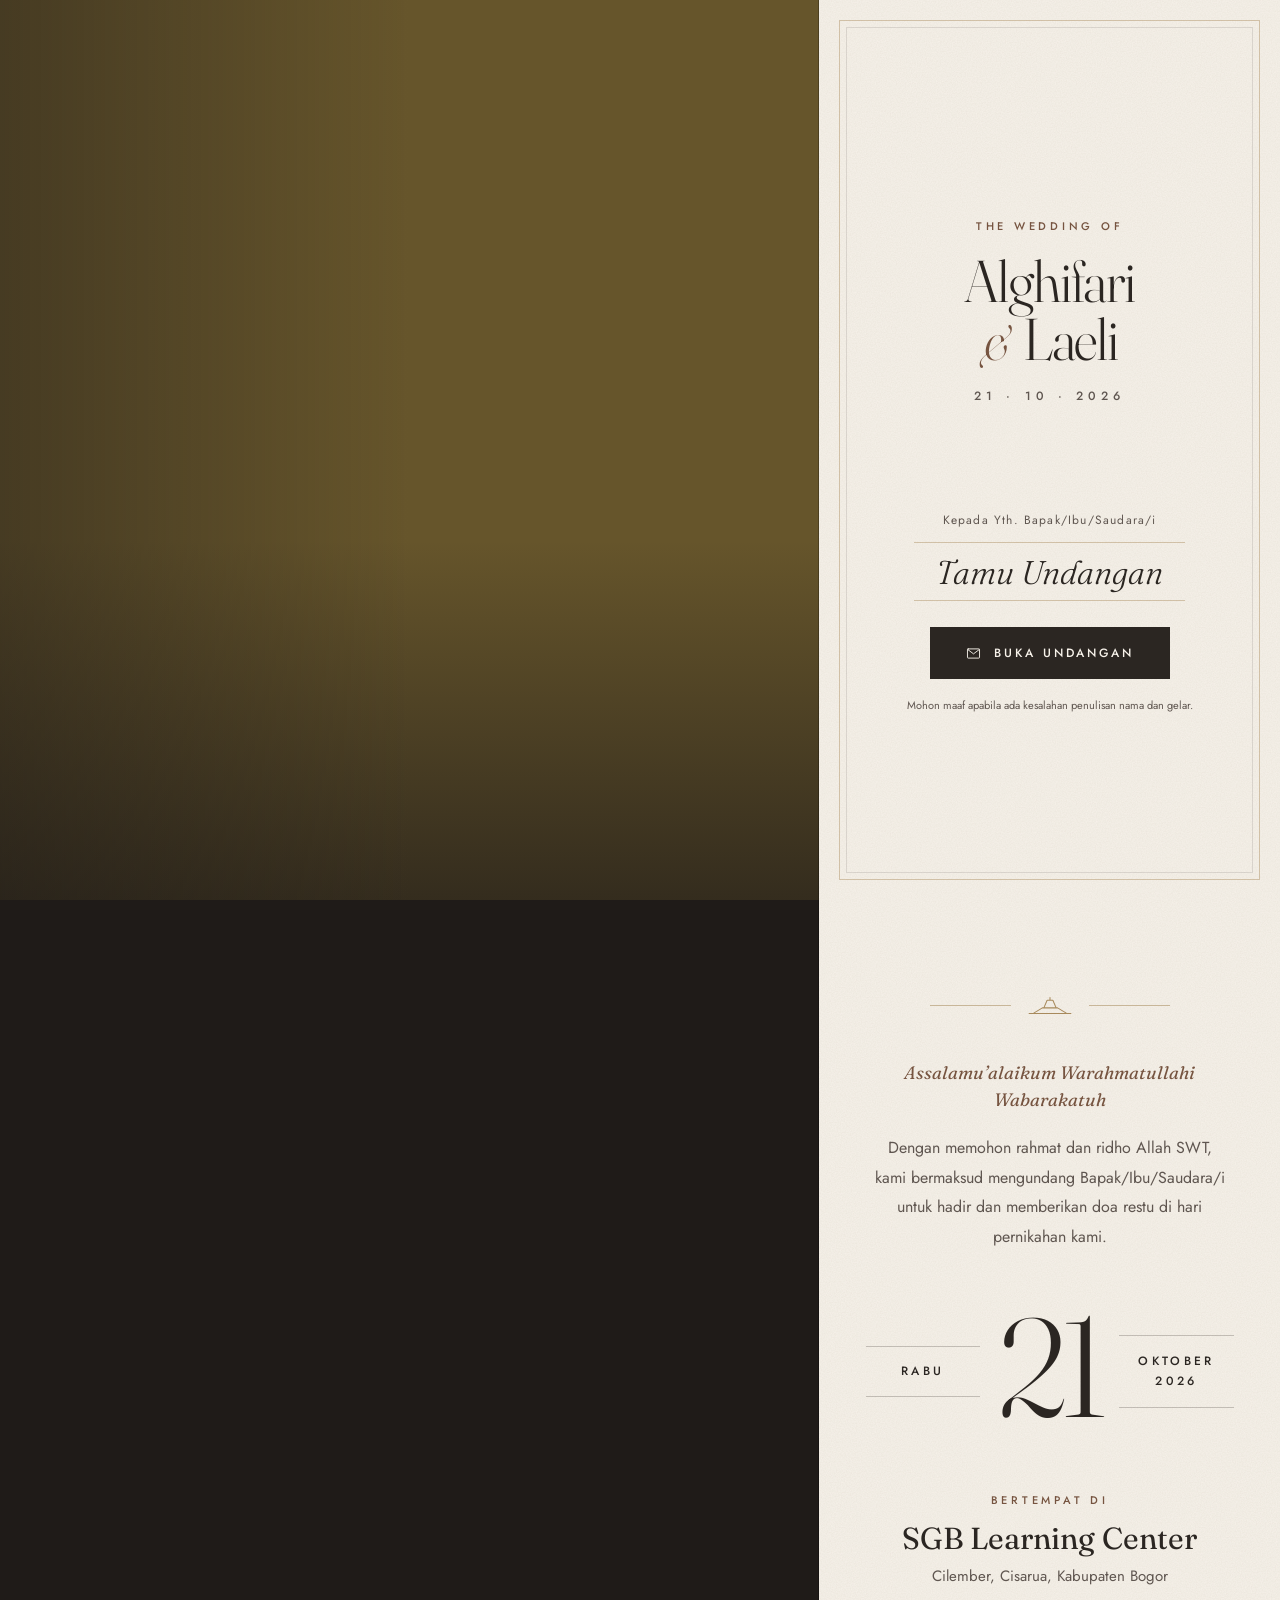
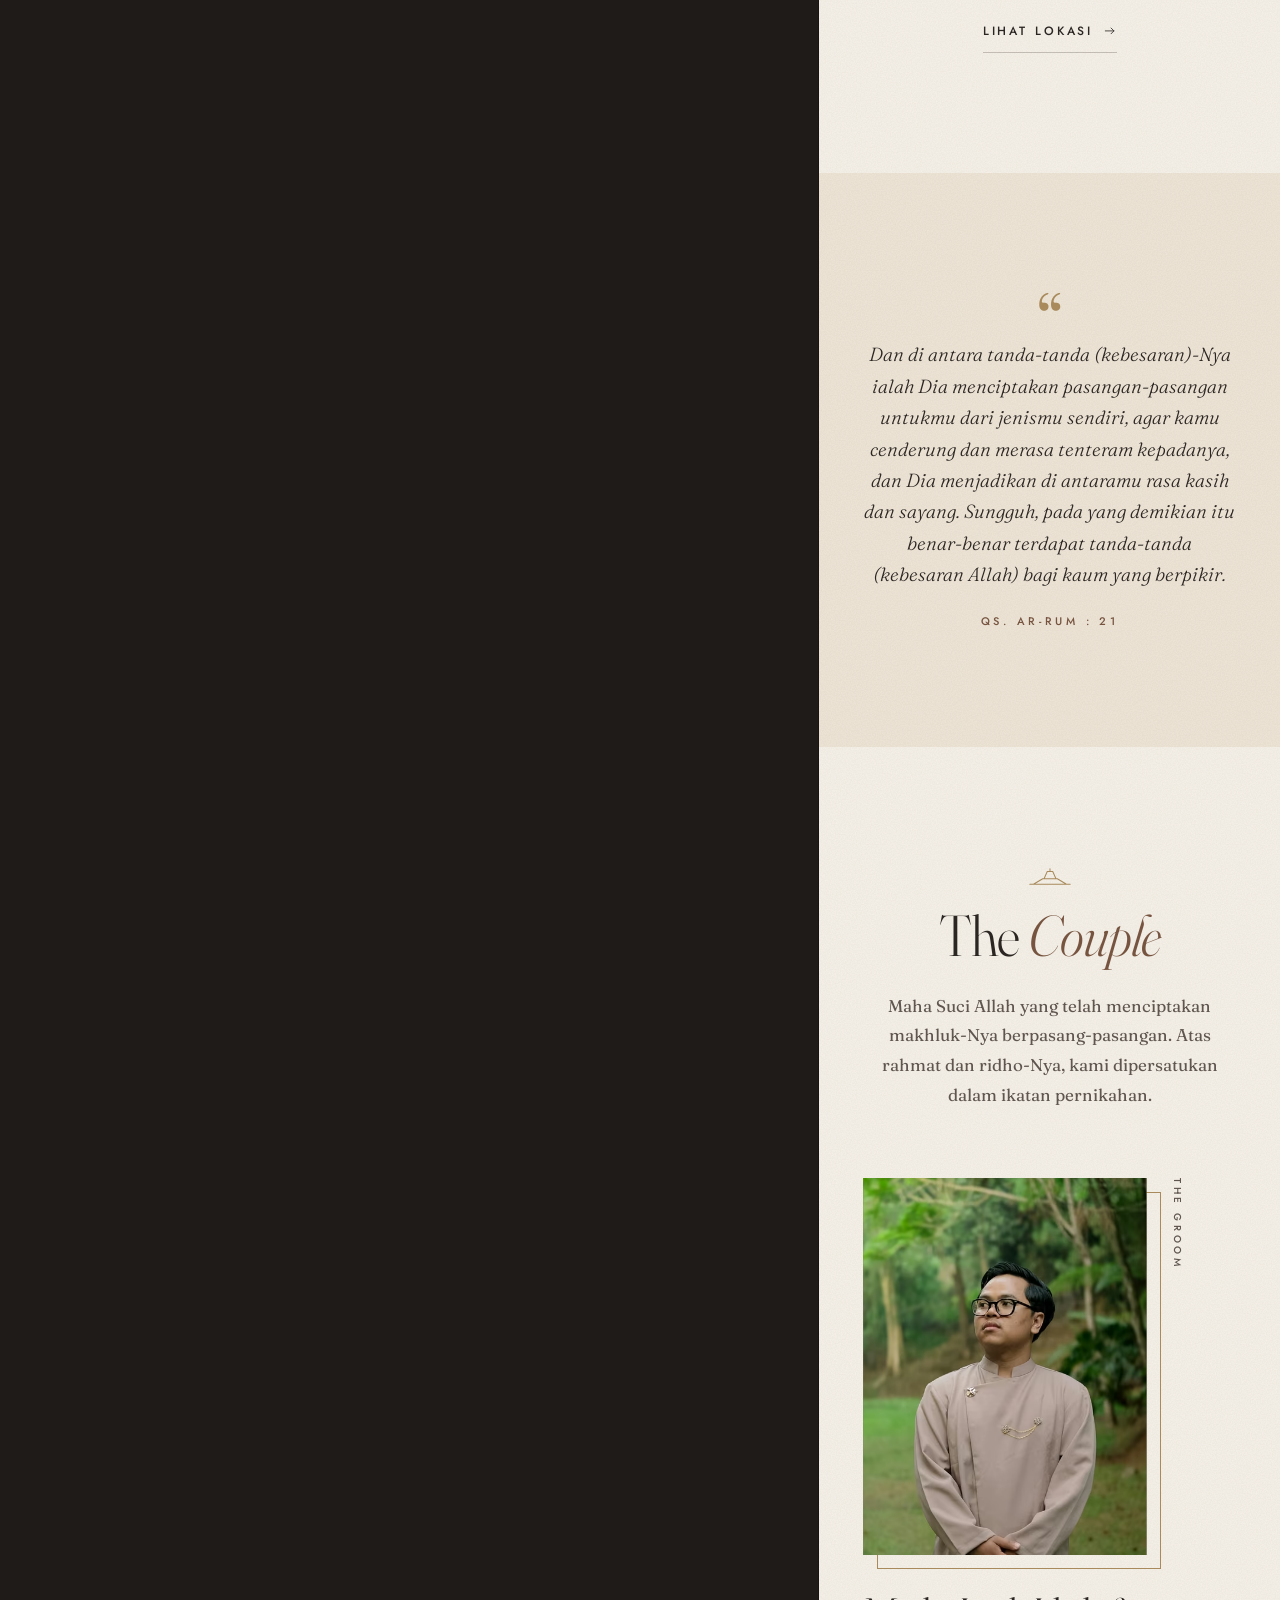
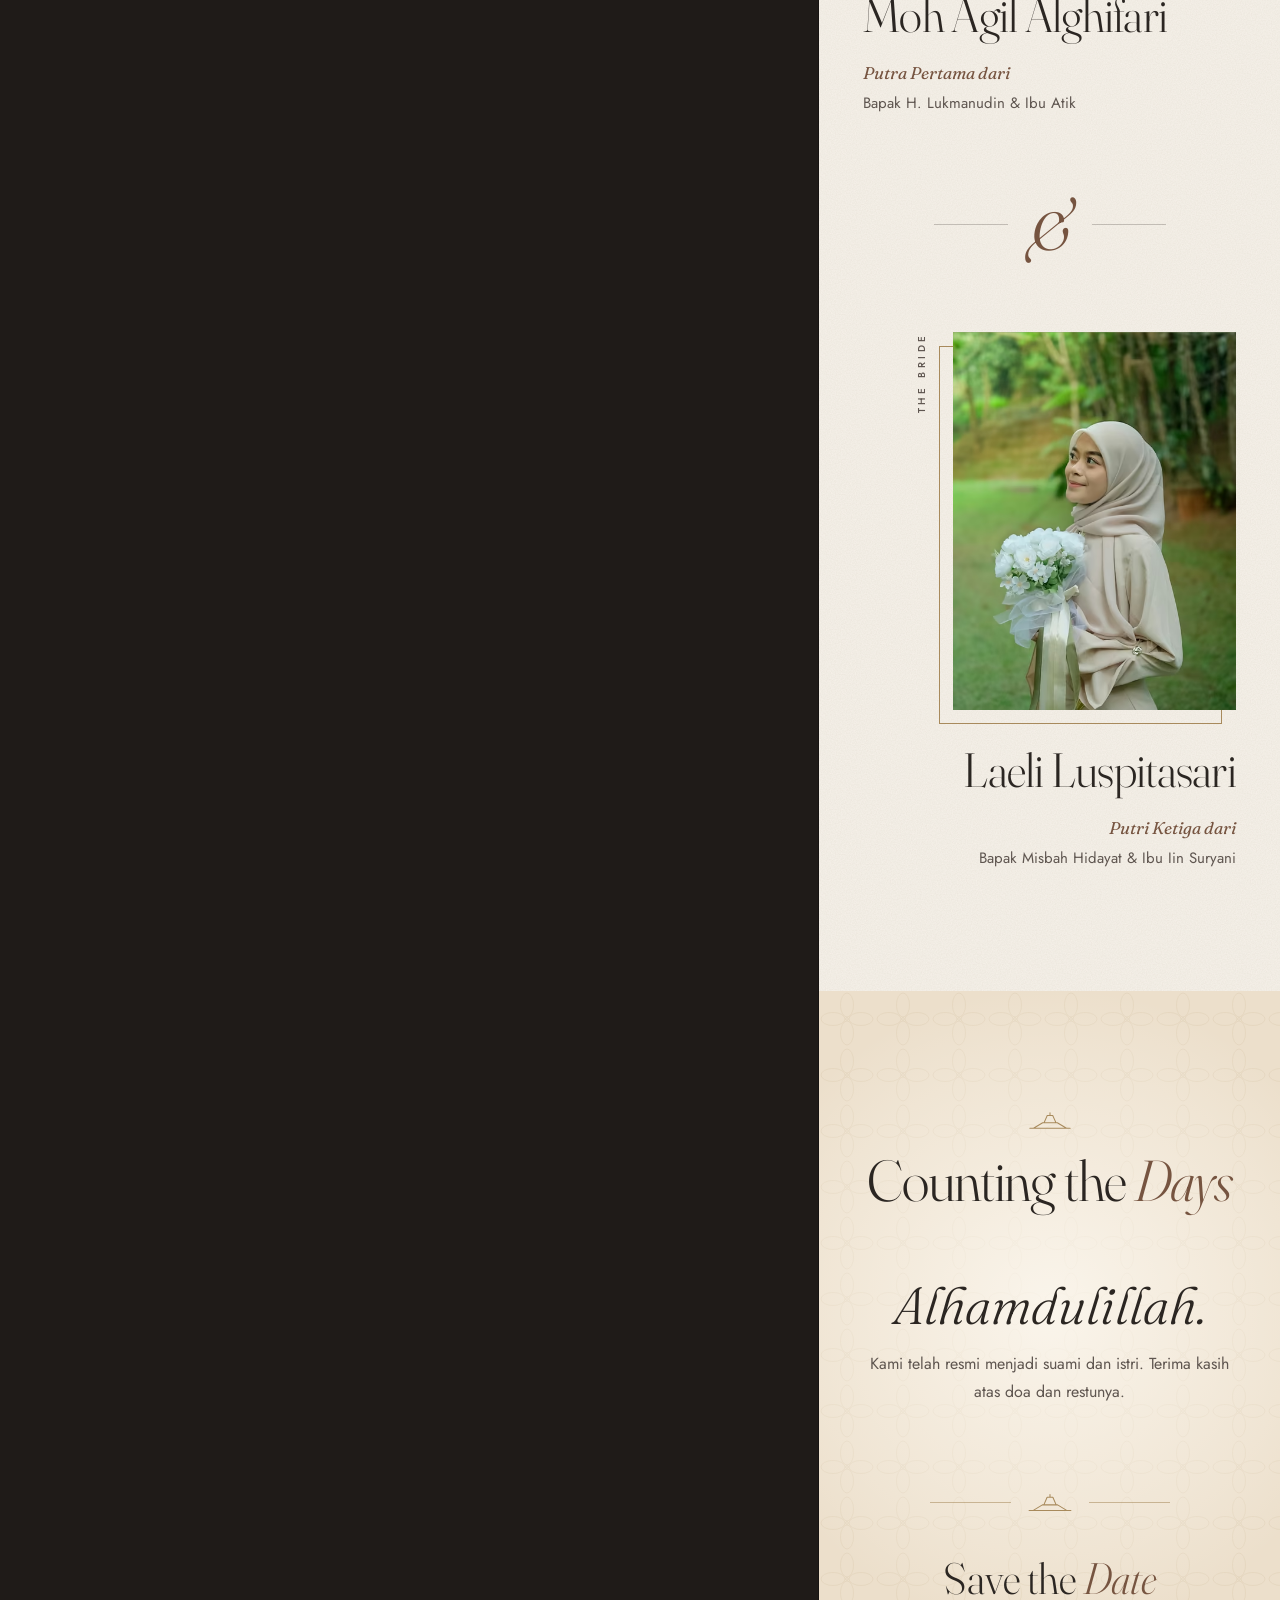
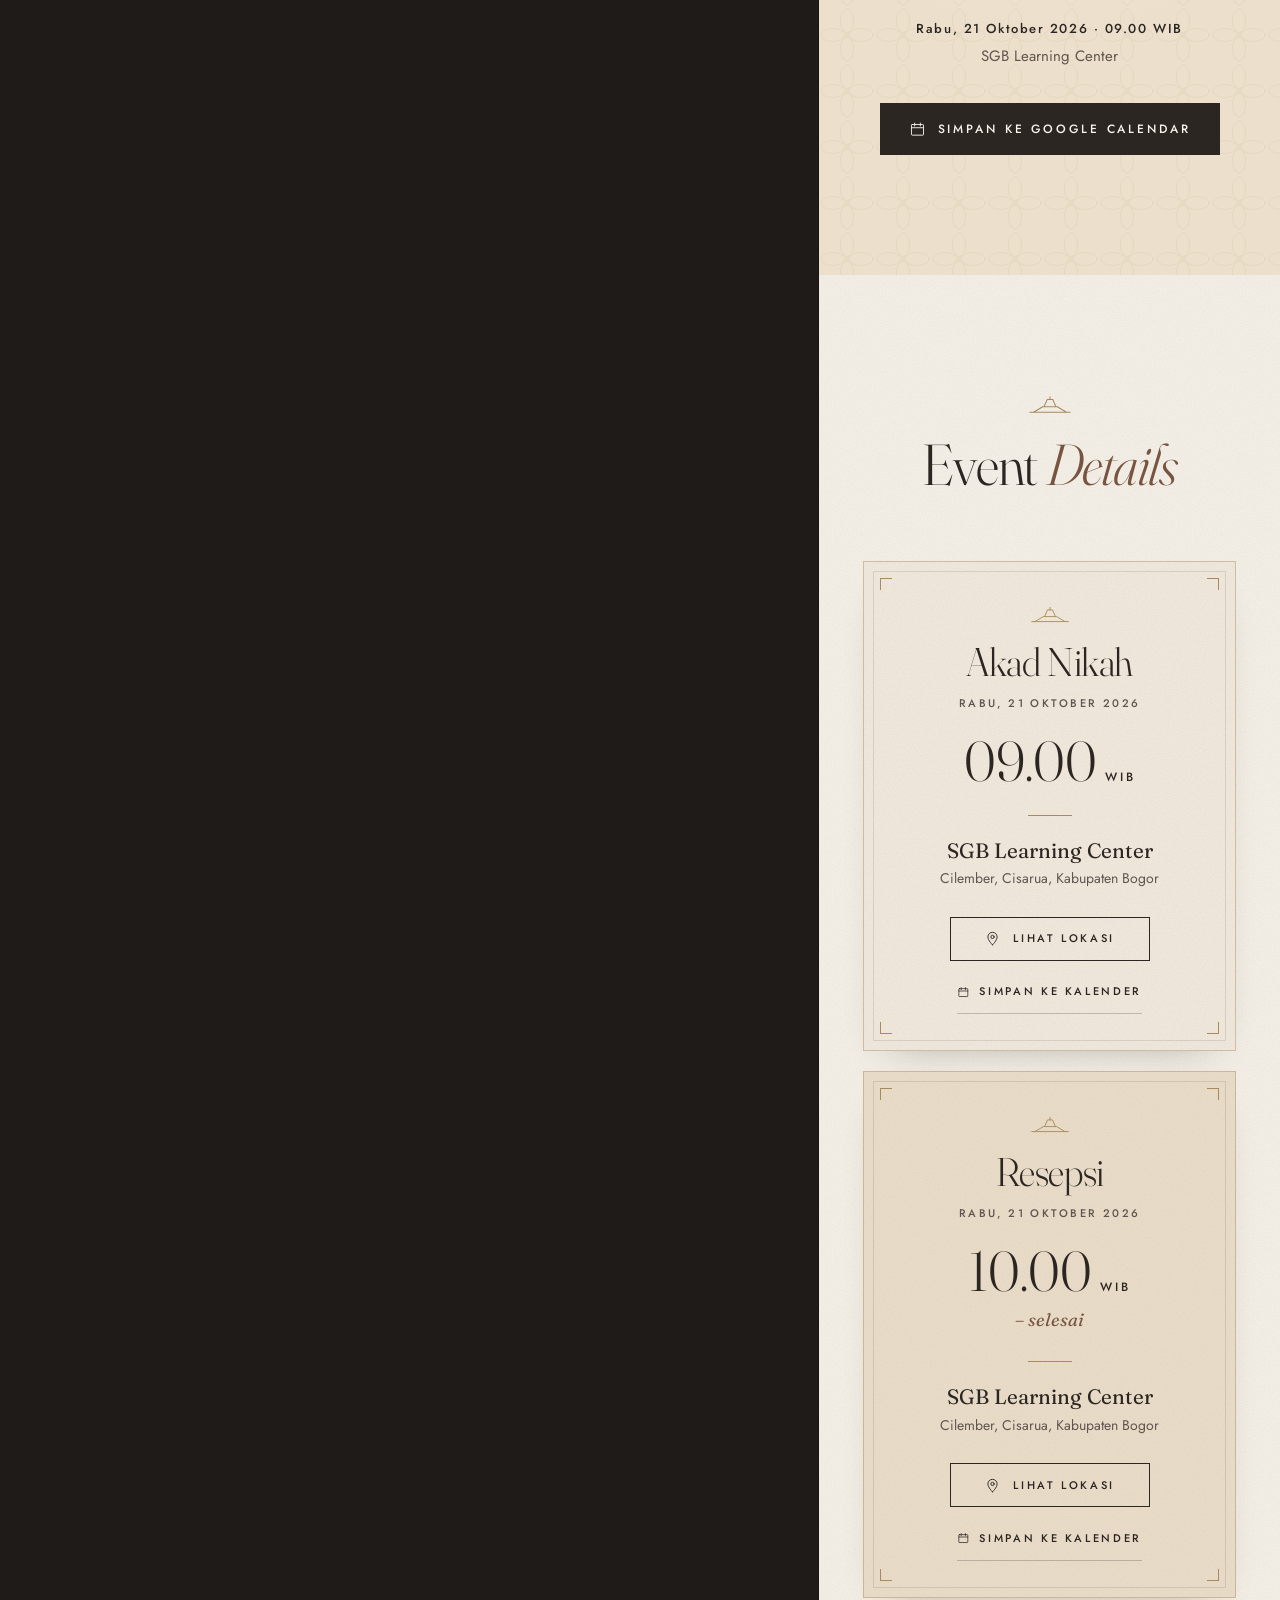
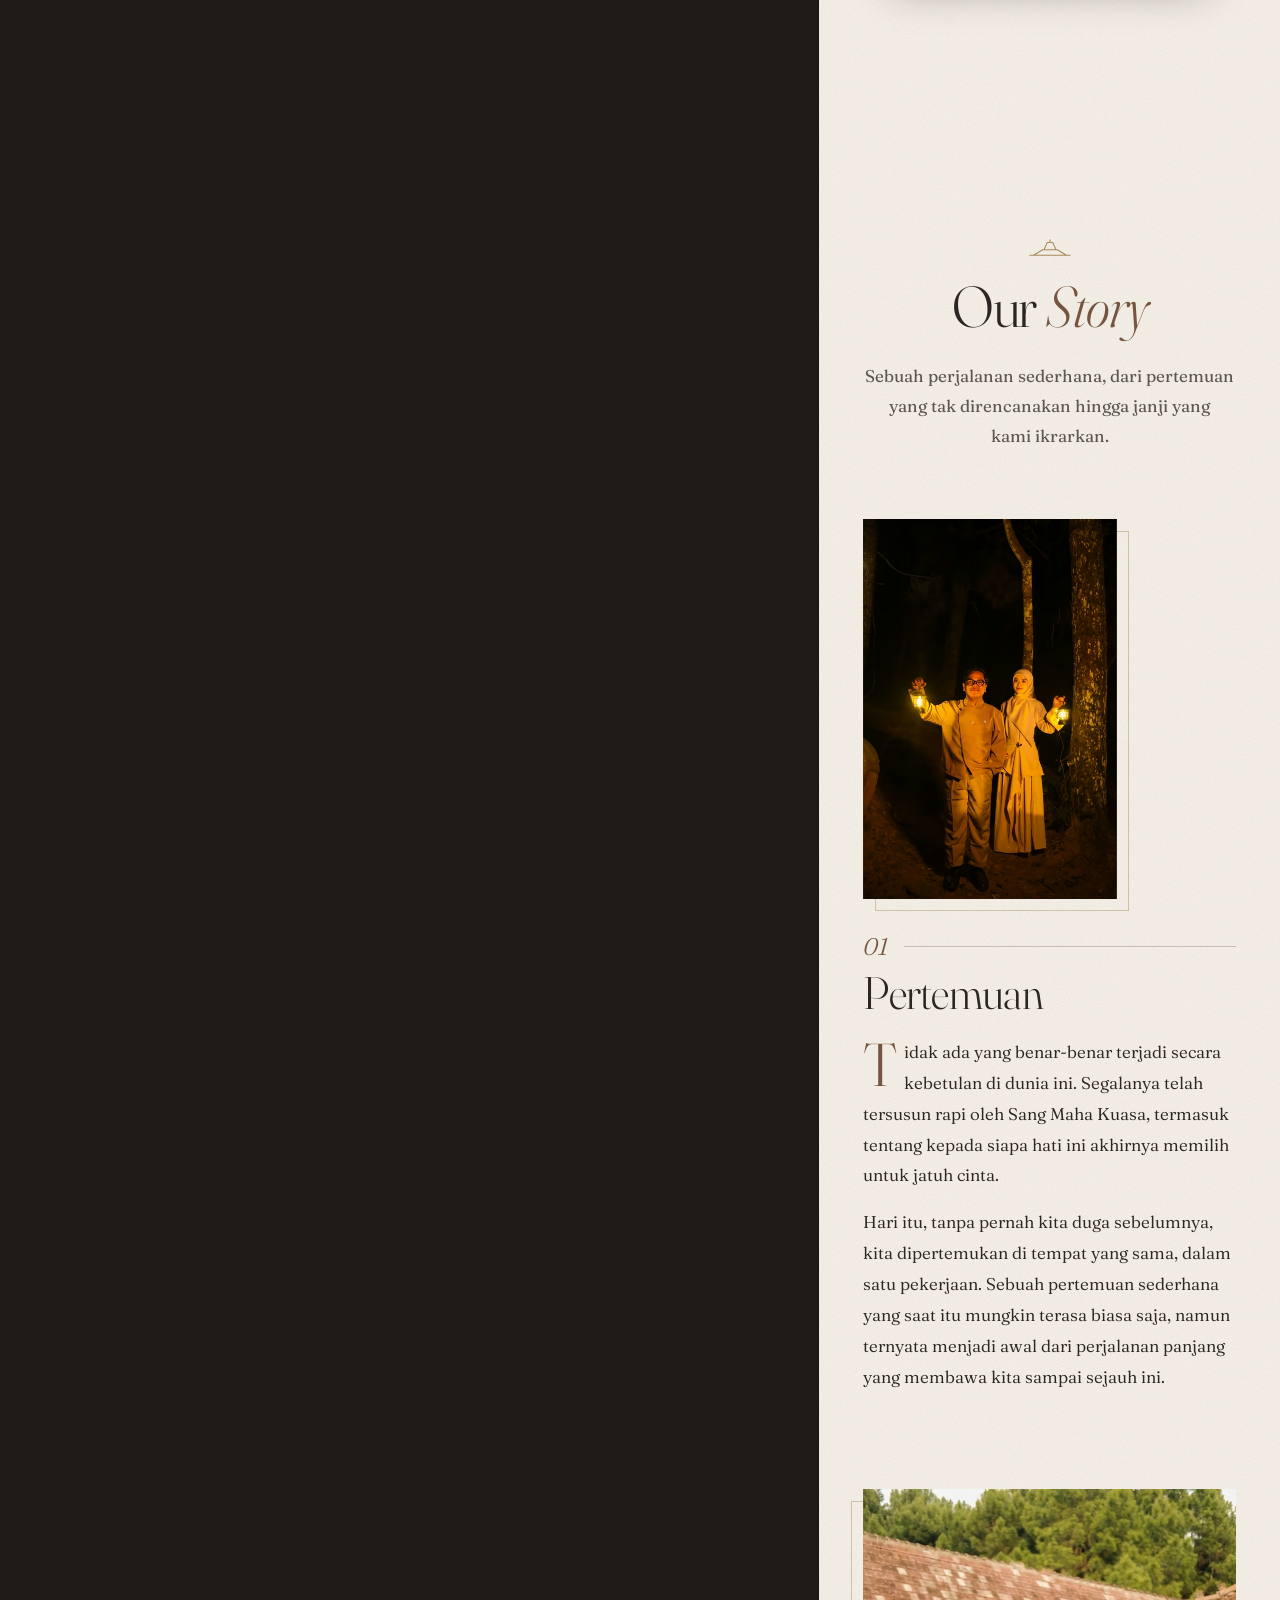
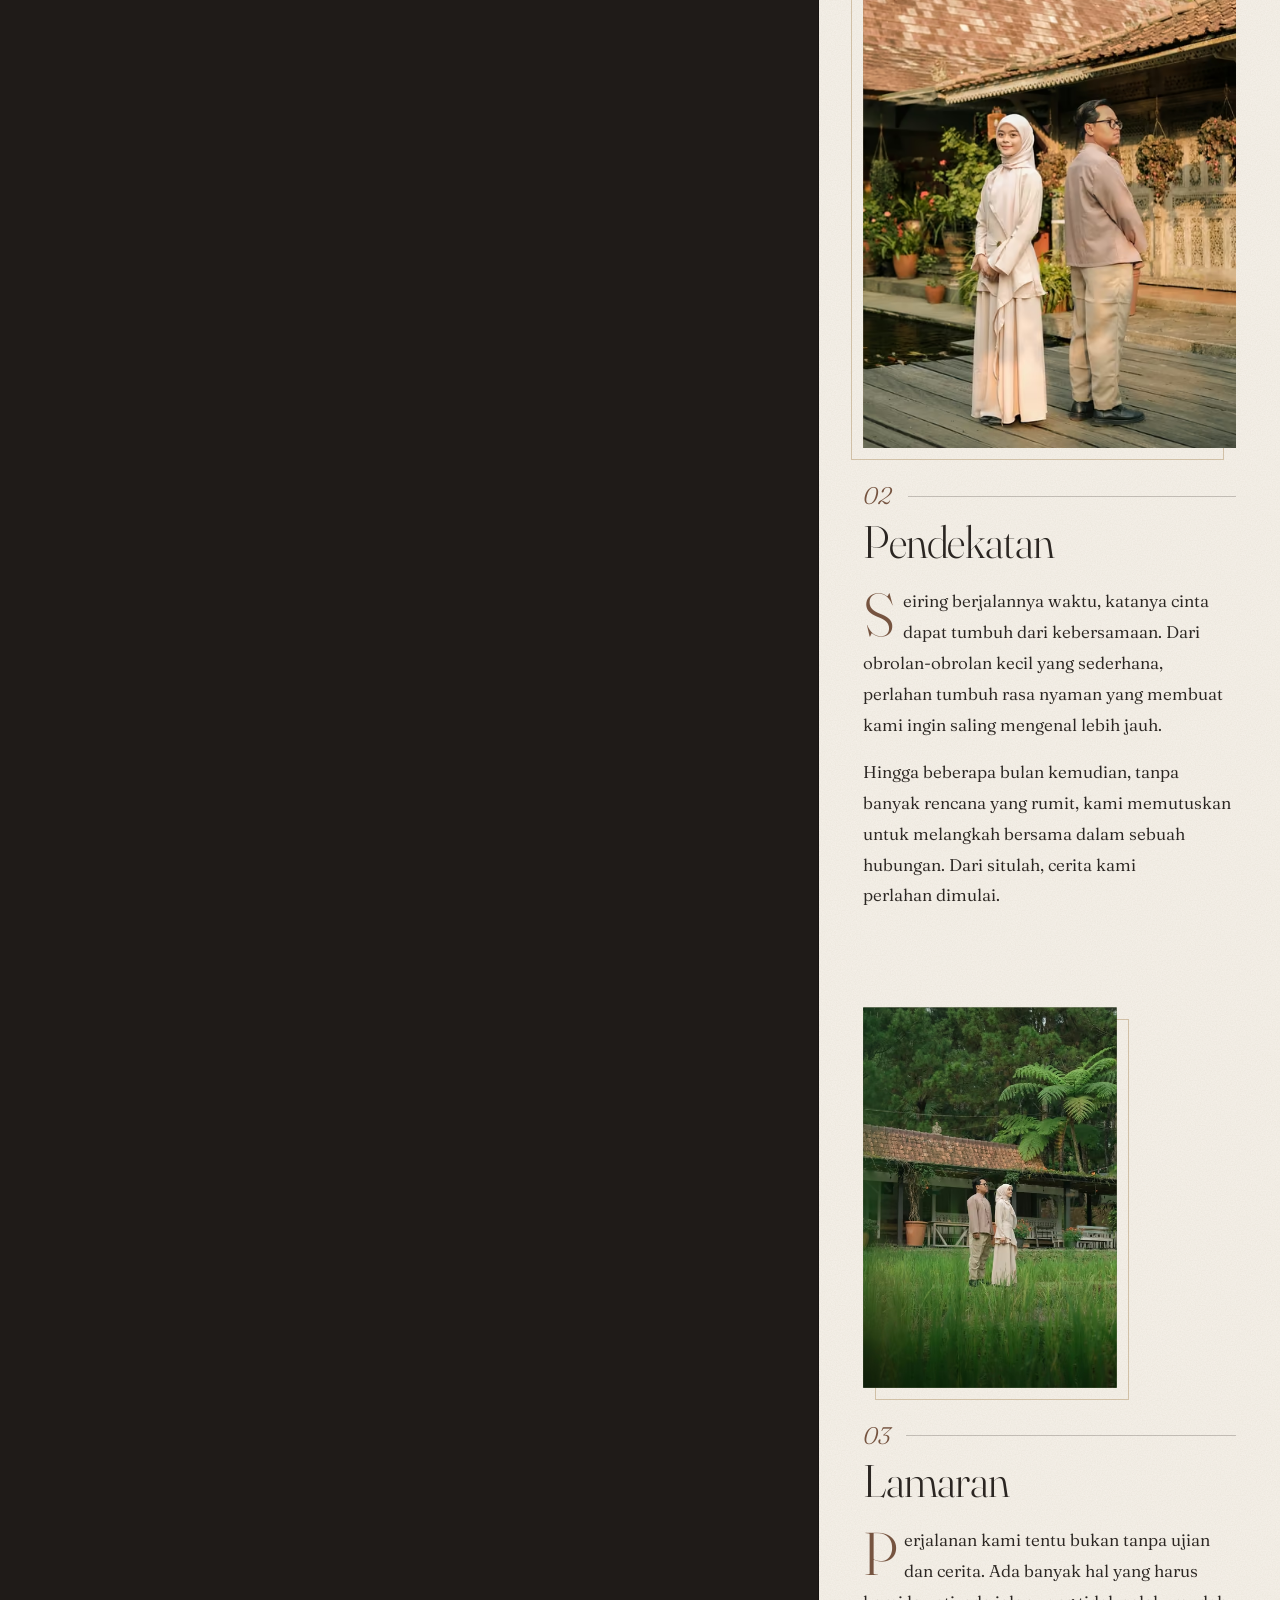
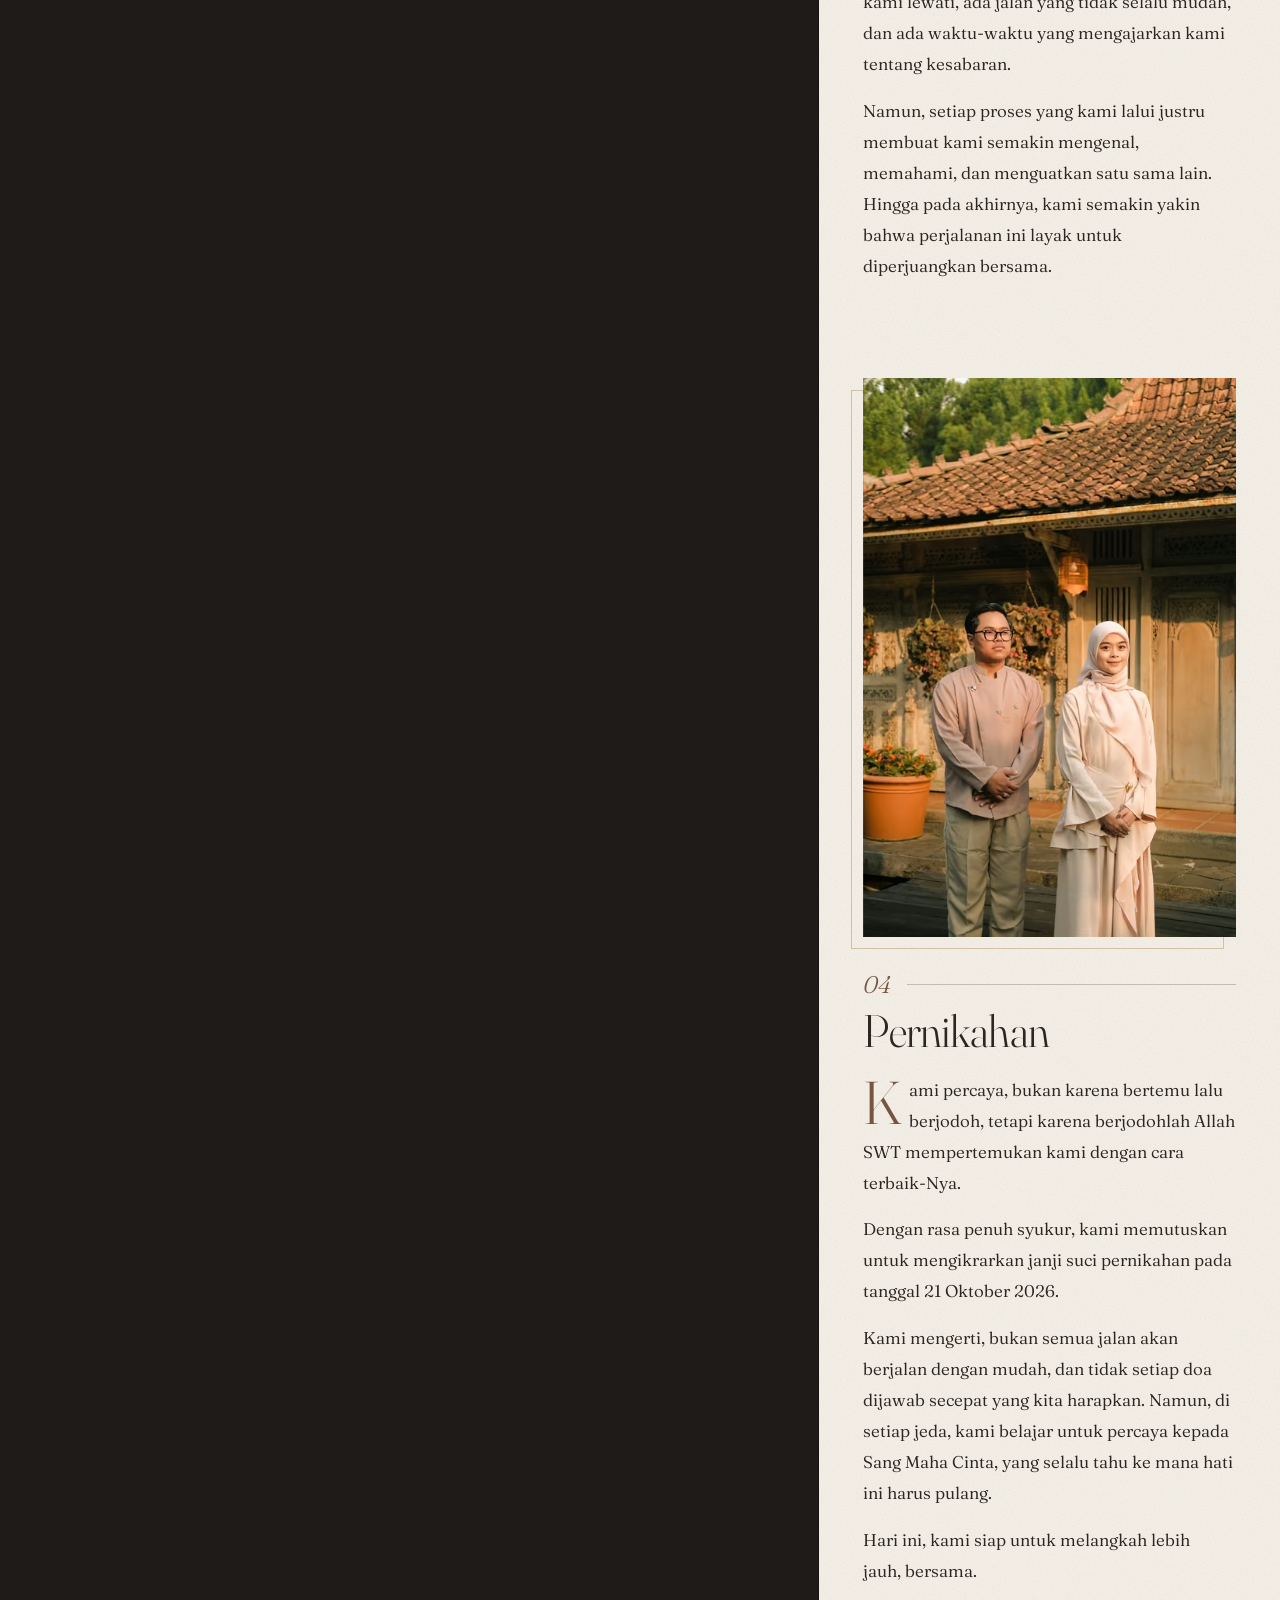
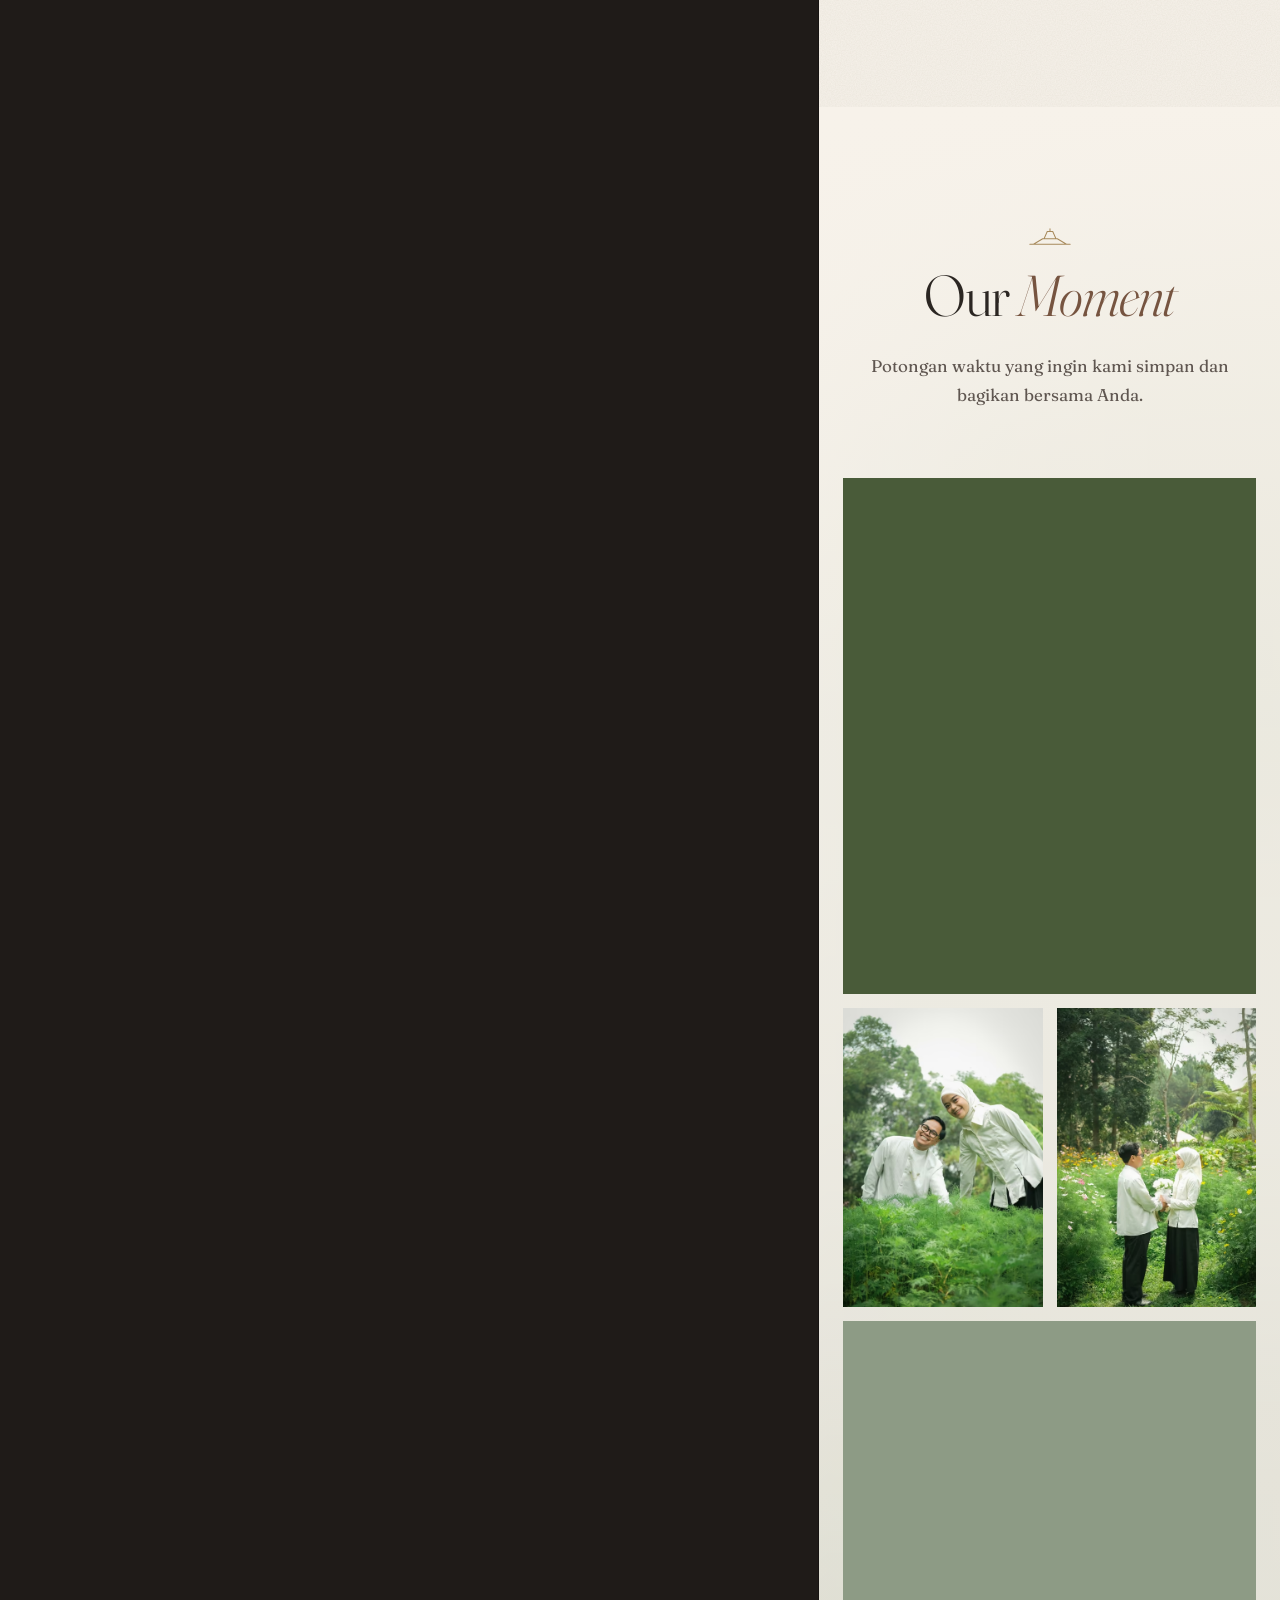
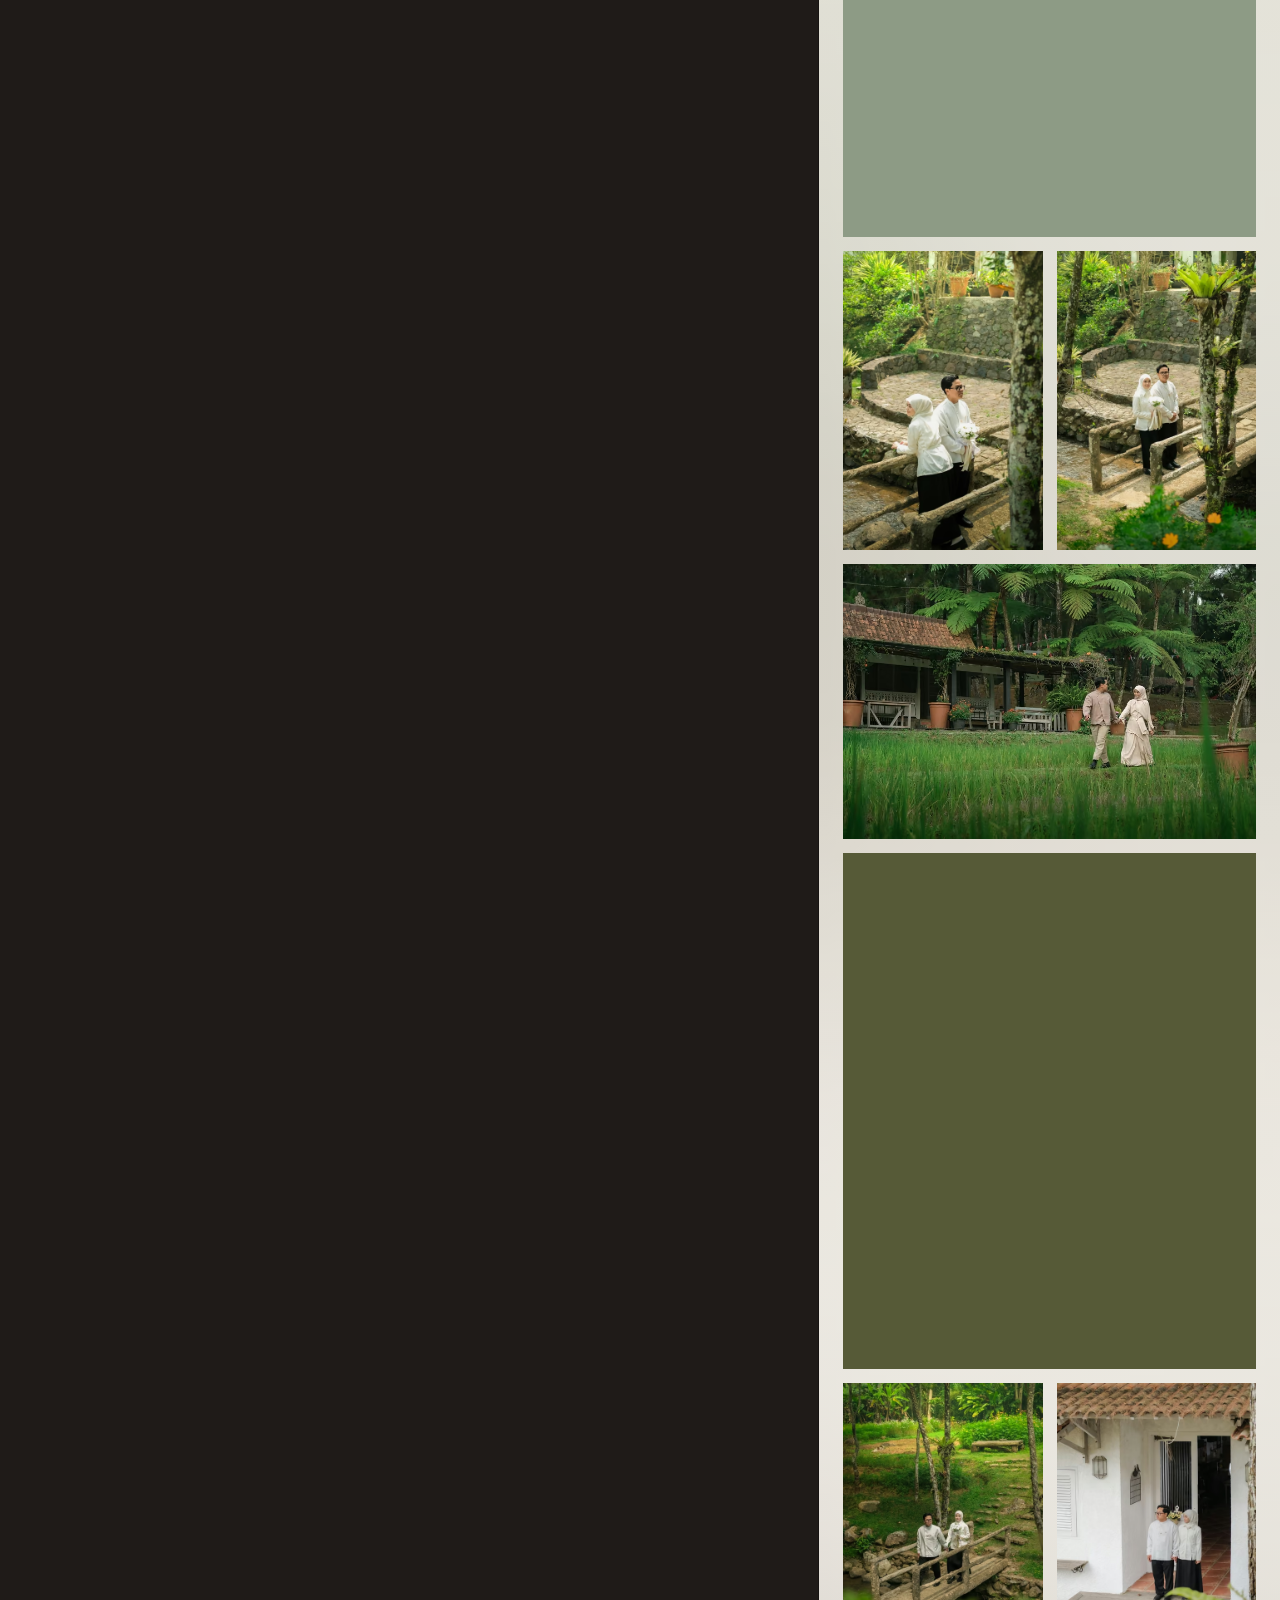
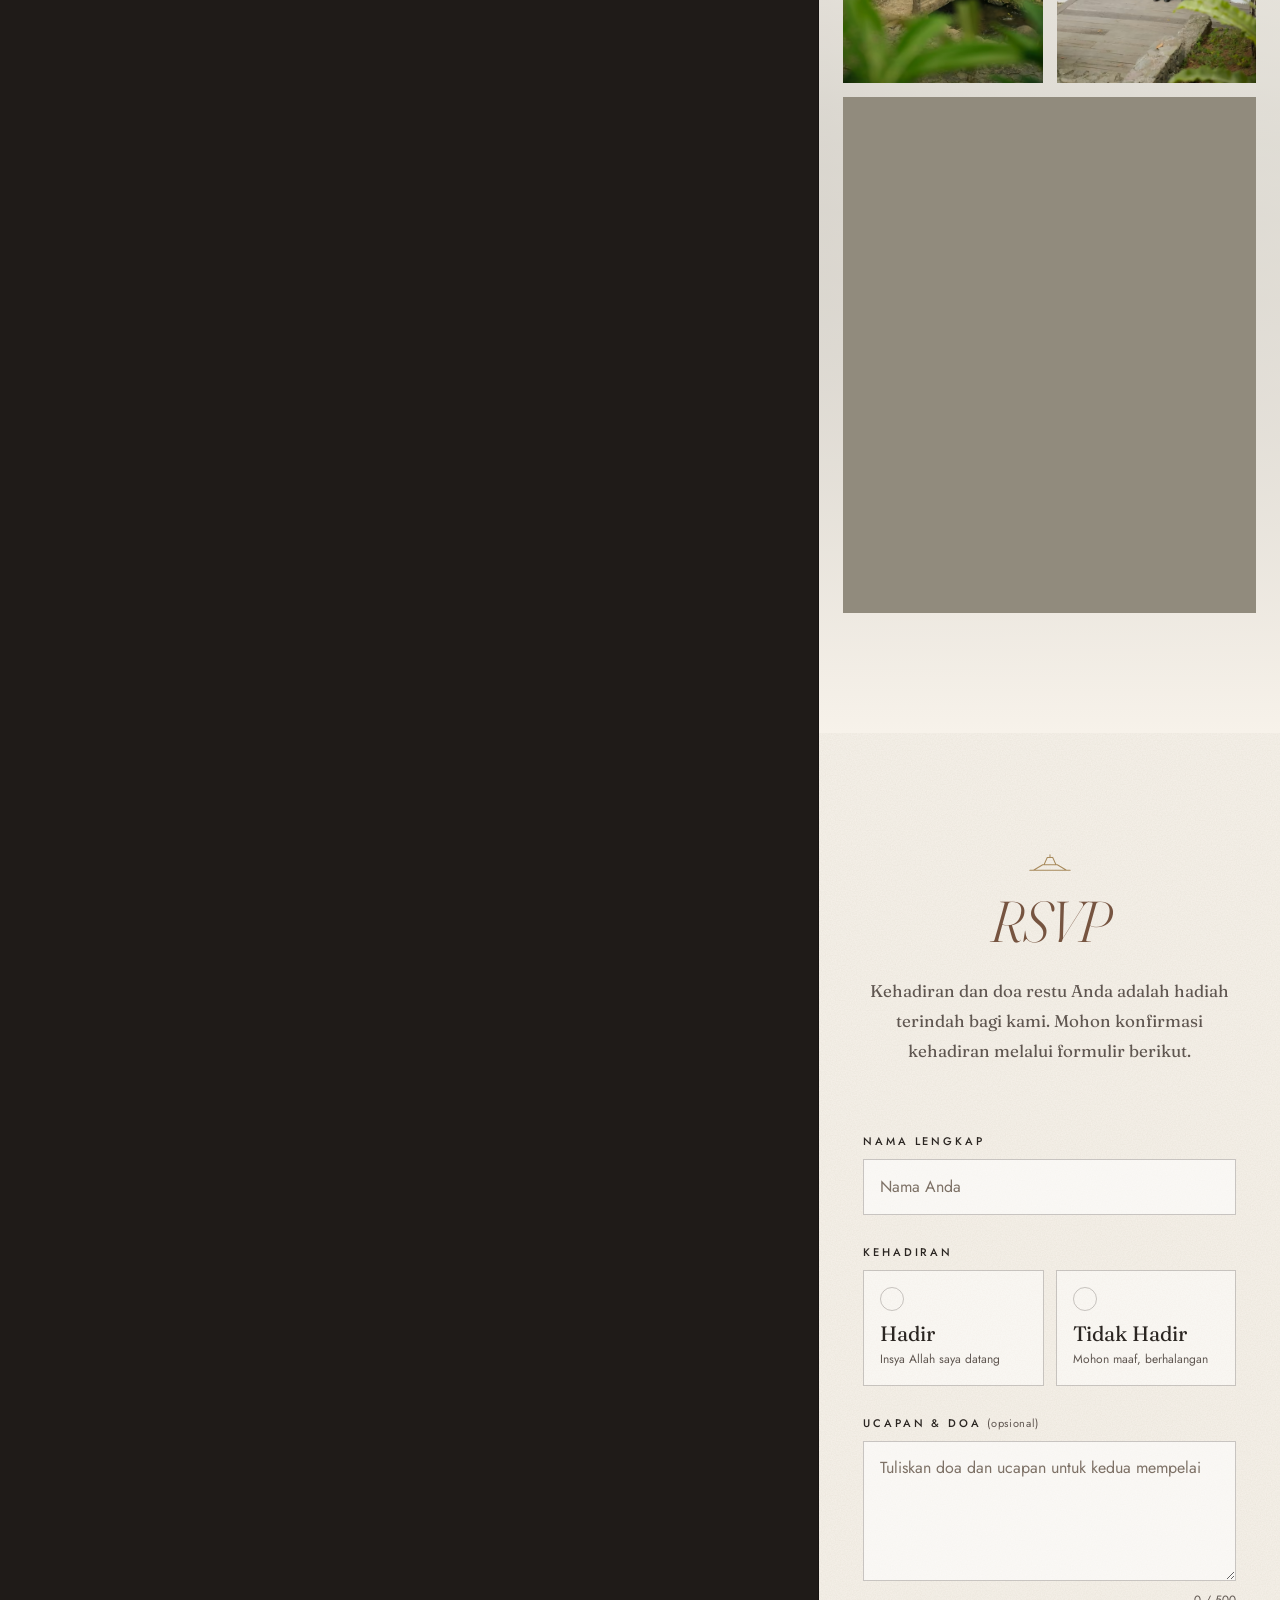
==== commit 17406a69: "Serve under onepercent.my.id/<repo>/ instead of a subdomain Removes the per-repo CNAME so the site f" ====
--- a/index.html
+++ b/index.html
@@ -8,7 +8,7 @@
   <meta name="theme-color" content="#17130F">
   <meta name="color-scheme" content="light">
   <meta name="format-detection" content="telephone=no">
-  <link rel="canonical" href="https://day2.onepercent.my.id/">
+  <link rel="canonical" href="https://onepercent.my.id/wedding-alghifari-laeli/">
 
   <!-- Social sharing (WhatsApp, Facebook, X): absolute URLs of the live site. -->
   <meta property="og:type" content="website">
@@ -16,15 +16,15 @@
   <meta property="og:locale" content="id_ID">
   <meta property="og:title" content="The Wedding of Alghifari &amp; Laeli">
   <meta property="og:description" content="Rabu, 21 Oktober 2026 · SGB Learning Center, Cisarua, Bogor. Kami mengundang Anda untuk hadir dan memberikan doa restu.">
-  <meta property="og:url" content="https://day2.onepercent.my.id/">
-  <meta property="og:image" content="https://day2.onepercent.my.id/assets/images/meta/og-image.jpg">
+  <meta property="og:url" content="https://onepercent.my.id/wedding-alghifari-laeli/">
+  <meta property="og:image" content="https://onepercent.my.id/wedding-alghifari-laeli/assets/images/meta/og-image.jpg">
   <meta property="og:image:width" content="1200">
   <meta property="og:image:height" content="630">
   <meta property="og:image:alt" content="Alghifari dan Laeli membawa lentera di tengah hutan pada malam hari, undangan pernikahan 21 Oktober 2026">
   <meta name="twitter:card" content="summary_large_image">
   <meta name="twitter:title" content="The Wedding of Alghifari &amp; Laeli">
   <meta name="twitter:description" content="Rabu, 21 Oktober 2026 · SGB Learning Center, Cisarua, Bogor.">
-  <meta name="twitter:image" content="https://day2.onepercent.my.id/assets/images/meta/og-image.jpg">
+  <meta name="twitter:image" content="https://onepercent.my.id/wedding-alghifari-laeli/assets/images/meta/og-image.jpg">
 
   <link rel="icon" href="assets/images/meta/favicon.svg" type="image/svg+xml">
   <link rel="icon" href="assets/images/meta/favicon-32.png" sizes="32x32" type="image/png">
